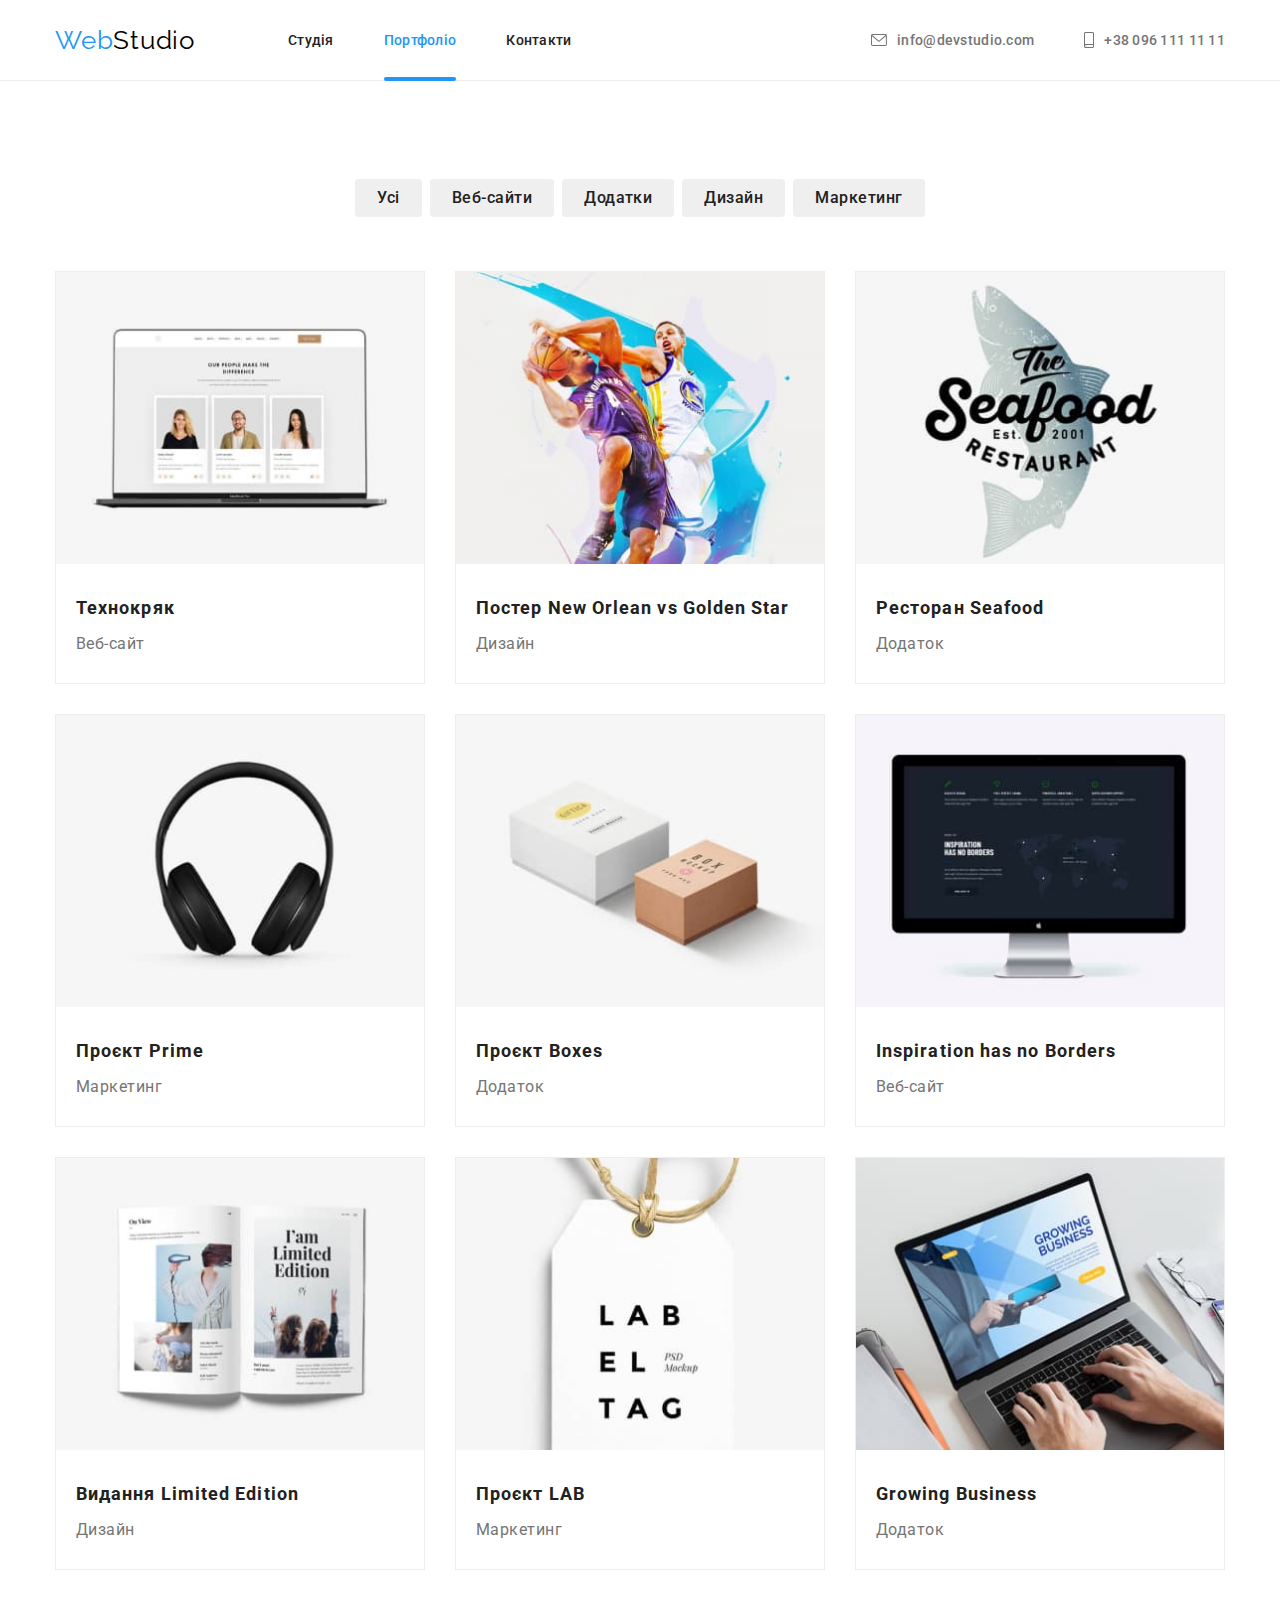
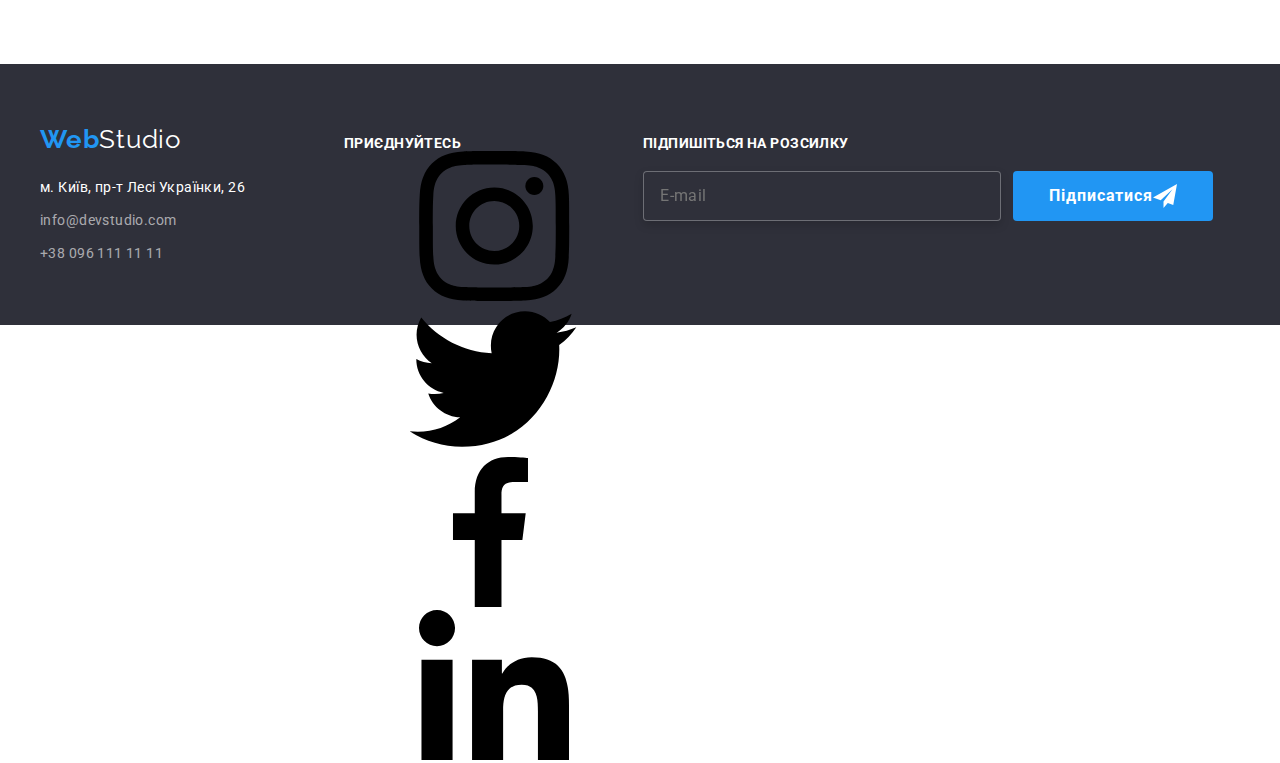
==== portfolio.html @ 08db9b1c "15.11" ====
<!DOCTYPE html>
<html lang="uk">

<head>
    <meta charset="UTF-8">
    <meta http-equiv="X-UA-Compatible" content="IE=edge">
    <meta name="viewport" content="width=device-width, initial-scale=1.0">
    <title>WebStudio</title>
    <link rel="preconnect" href="https://fonts.googleapis.com">
    <link rel="preconnect" href="https://fonts.gstatic.com" crossorigin>
    <link href="https://fonts.googleapis.com/css2?family=Raleway:wght@700&family=Roboto:wght@400;500;700;900&display=swap"
        rel="stylesheet">
    <link rel="stylesheet" href="https://cdnjs.cloudflare.com/ajax/libs/modern-normalize/1.1.0/modern-normalize.min.css">
    <link rel="stylesheet" href="./css/main.min.css" />
</head>

<body>
    <header class="header">
        <div class="container">
            <div class="header__menu">
                <a href="index.html" title="My page" lang="en" class="logo">Web<span class="logo__header">Studio</span></a>
                <nav>
                    <ul class="header__list">
                        <li class="header__item"><a href="index.html" title="Studio" class="black">Студія</a></li>
                        <li class="header__item"><a href="portfolio.html" title="Portfolio" class="black active">Портфоліо</a></li>
                        <li class="header__item"><a href="#" title="Contacts" class="black">Контакти</a></li>
                    </ul>
                </nav>
            </div>
            <ul class="header__contact">
            <li><a href="mailto:info@devstudio.com" lang="en" title="mail" class="header__contact-link"><svg class="icon-header" width="16" height="12">
                        <use href="./images/icomoon/symbol-defs.svg#icon-mail"></use>
                    </svg>info@devstudio.com</a></li>
            <li><a href="tel:+380961111111" title="phone" class="header__contact-link"><svg class="icon-header" width="10" height="16">
                        <use href="./images/icomoon/symbol-defs.svg#icon-smartphone"></use>
                    </svg>+38 096 111 11 11</a></li>
        </div>
    </header>
    <main>
        <section class="direction">
            <h1 hidden>button</h1>
            <div class="container">
            <ul class="filter">
                <li><button type="submit" class="filter__button">Усі</button></li>
                <li><button type="submit" class="filter__button">Веб-сайти</button></li>
                <li><button type="submit" class="filter__button">Додатки</button></li>
                <li><button type="submit" class="filter__button">Дизайн</button></li>
                <li><button type="submit" class="filter__button">Маркетинг</button></li>
            </ul>
            <ul class="project-list">
                <li class="project">
                    <a href="#" class="project__link" target="_blank">
                        <div class="project__image-container">                        
                        <img src="./images/2-1.jpg" alt="notebook" width="370" height="294">
                        <p class="project__overlay">Ресурс пропонує комплексні пропозиції з різним рівнем функціоналу та сервісів. Все це дозволить відвідувачу отримати вичерпні відомості про компанію чи приватну особу.</p>
                        </div>
                    <div class="project__text-container"> 
                        <h2  class="project__title">Технокряк</h2> 
                        <p class="project__text">Веб-сайт</p>
                    </div>
                    </a>
                </li>
                <li class="project">
                    <a href="#" class="project__link" target="_blank">
                    <div class="project__image-container">
                        <img src="./images/2-2.jpg" alt="basket" width="370">
                        <p class="project__overlay">123123123123123123123123123</p>
                    </div>
                    <div class="project__text-container">
                        <h2 class="project__title">Постер New Orlean vs Golden Star</h2>
                        <p class="project__text">Дизайн</p>
                    </div>
                    </a>    
                </li>
                <li class="project">
                    <a href="#" class="project__link" target="_blank">
                    <div class="project__image-container">
                    <img src="./images/2-3.jpg" alt="seafood" width="370">
                    <p class="project__overlay">123123123123123123123123123</p>
                    </div>
                    <div class="project__text-container">
                    <h2 class="project__title">Ресторан Seafood</h2>
                    <p class="project__text">Додаток</p>
                    </div>
                    </a>    
                </li>
                <li class="project">
                    <a href="#" class="project__link" target="_blank">
                    <div class="project__image-container">
                    <img src="./images/2-4.jpg" alt="sony" width="370">
                    <p class="project__overlay">123123123123123123123123123</p>
                    </div>
                    <div class="project__text-container">
                    <h2 class="project__title">Проєкт Prime</h2>
                    <p class="project__text">Маркетинг</p>
                    </div>
                    </a>    
                </li>
                <li class="project">
                    <a href="#" class="project__link" target="_blank">
                    <div class="project__image-container">    
                    <img src="./images/2-5.jpg" alt="box" width="370">
                    <p class="project__overlay">123123123123123123123123123</p>
                    </div>
                    <div class="project__text-container">
                    <h2 class="project__title">Проєкт Boxes</h2>
                    <p class="project__text">Додаток</p>
                    </div>
                    </a>    
                </li>
                <li class="project">
                    <a href="#" class="project__link" target="_blank">
                    <div class="project__image-container">
                    <img src="./images/2-6.jpg" alt="monik" width="370">
                    <p class="project__overlay">123123123123123123123123123</p>
                    </div>
                    <div class="project__text-container">
                    <h2 class="project__title">Inspiration has no Borders</h2>
                    <p class="project__text">Веб-сайт</p>
                    </div>
                    </a>    
                </li>
                <li class="project">
                    <a href="#" class="project__link" target="_blank">
                    <div class="project__image-container">
                    <img src="./images/2-7.jpg" alt="book" width="370">
                    <p class="project__overlay">123123123123123123123123123</p>
                    </div>
                    <div class="project__text-container">
                    <h2 class="project__title">Видання Limited Edition</h2>
                    <p class="project__text">Дизайн</p>
                    </div>
                    </a>    
                </li>
                <li class="project">
                    <a href="#" class="project__link" target="_blank">
                    <div class="project__image-container">
                    <img src="./images/2-8.jpg" alt="lab" width="370">
                    <p class="project__overlay">123123123123123123123123123</p>
                    </div>
                    <div class="project__text-container">
                    <h2 class="project__title">Проєкт LAB</h2>
                    <p class="project__text">Маркетинг</p>
                    </div>
                    </a>    
                </li>
                <li class="project">
                    <a href="#" class="project__link" target="_blank">
                    <div class="project__image-container">
                    <img src="./images/2-9.jpg" alt="work" width="370">
                    <p class="project__overlay">123123123123123123123123123</p>
                    </div>
                    <div class="project__text-container">
                    <h2 class="project__title">Growing Business</h2>
                    <p class="project__text">Додаток</p>
                    </div>
                    </a>    
                </li>
            </ul>
            </div>
        </section>
    </main>
    <footer class="footer">
        <div class="container">
            <div>
                <a href="./index.html" class="logo" lang="en"><b>Web</b><span class="logo__footer">Studio</span></a>
                <address>
                    <ul class="footer-contacts">
                        <li class="footer-contacts__item">
                            <a href="https://www.google.com/maps/place/%D0%B1%D1%83%D0%BB%D1%8C%D0%B2%D0%B0%D1%80+%D0%9B%D0%B5%D1%81%D1%96+%D0%A3%D0%BA%D1%80%D0%B0%D1%97%D0%BD%D0%BA%D0%B8,+26,+%D0%9A%D0%B8%D1%97%D0%B2,+02000/@50.4265807,30.5361971,17z/data=!3m1!4b1!4m5!3m4!1s0x40d4cf0e033ecbe9:0x57a4dffefec77da0!8m2!3d50.4265807!4d30.5383858"
                                title="GoogleMaps" class="footer-contacts__google">м. Київ, пр-т Лесі Українки, 26</a>
                        </li>
                        <li class="footer-contacts__item">
                            <a href="mailto:info@devstudio.com" title="mail" class="footer-contacts__info">info@devstudio.com</a>
                        </li>
                        <li class="footer-contacts__item">
                            <a href="tel:+380961111111" title="phone" class="footer-contacts__info">+38 096 111 11 11</a>
                        </li>
                    </ul>
                </address>
            </div>
            <div class="join">
                <p class="footer__title">Приєднуйтесь</p>
                <ul class="join-social">
                    <li><a href="#" class="join-social__logo">
                            <svg class="join-social__image">
                                <use href="./images/icomoon/symbol-defs.svg#icon-instagram"></use>
                            </svg></a></li>
                    <li><a href="#" class="join-social__logo">
                            <svg class="join-social__image">
                                <use href="./images/icomoon/symbol-defs.svg#icon-twitter"></use>
                            </svg></a></li>
                    <li><a href="#" class="join-social__logo">
                            <svg class="join-social__image">
                                <use href="./images/icomoon/symbol-defs.svg#icon-facebook"></use>
                            </svg></a></li>
                    <li><a href="#" class="join-social__logo">
                            <svg class="join-social__image">
                                <use href="./images/icomoon/symbol-defs.svg#icon-linkedin"></use>
                            </svg></a></li>
                </ul>
            </div>
            <div class="subscription">
                <p class="footer__title">Підпишіться на розсилку</p>
                <form class="subscription__footer-form">
                    <label for="email" class="subscription__label">
                        <input class="subscription__input" type="text" placeholder="E-mail" id="email" />
                    </label>
                    <button type="submit" class="subscription__button">Підписатися<svg class="subscription-button-submit"
                            width="24" height="24">
                            <use href="./images/icomoon1/symbol-defs.svg#icon-icon-send-1"></use>
                        </svg></button>
                </form>
            </div>
        </div>
    </footer>
    <script src="./js/modal.js"></script>
    </body>
</html>
---- css/main.min.css ----
body{font-family:"Roboto",sans-serif;font-style:normal;font-weight:400;font-size:14px;text-align:center;text-decoration:none;background-color:#fff;color:#212121;text-decoration:none}*{margin:0px;padding:0px;-webkit-box-sizing:border-box;box-sizing:border-box}button{cursor:pointer;font-family:inherit}img{display:block;max-width:100%;height:auto}ul{list-style-type:none}li,a{text-decoration:none}.title{font-weight:700;font-size:36px;line-height:42px;text-align:center;letter-spacing:.03em;color:#212121;margin-bottom:50px}.section{padding:94px 0px}.backdrop{position:fixed;top:0;left:0;width:100%;height:100%;background:rgba(0,0,0,.2);z-index:101}.backdrop.is-hidden{opacity:0;pointer-events:none}.modal{position:absolute;top:50%;left:50%;-webkit-transform:translate(-50%, -50%);transform:translate(-50%, -50%);min-height:581px;min-width:528px;background-color:#fff;-webkit-box-shadow:0px 1px 3px rgba(0,0,0,.12),0px 1px 1px rgba(0,0,0,.14),0px 2px 1px rgba(0,0,0,.2);box-shadow:0px 1px 3px rgba(0,0,0,.12),0px 1px 1px rgba(0,0,0,.14),0px 2px 1px rgba(0,0,0,.2);border-radius:4px}.modal__textarea{display:block;width:100%;height:120px;resize:none;padding:12px 16px;font-size:12px;line-height:14px;letter-spacing:.01em;color:#212121;cursor:pointer;margin-top:4px;border:1px solid rgba(33,33,33,.2);border-radius:4px;-webkit-transition:border 250ms cubic-bezier(0.4, 0, 0.2, 1);transition:border 250ms cubic-bezier(0.4, 0, 0.2, 1)}.modal__textarea:focus{border:1px solid #2196f3;border-radius:4px}.modal__textarea::-webkit-input-placeholder{color:rgba(117,117,117,.5)}.modal__textarea::-moz-placeholder{color:rgba(117,117,117,.5)}.modal__textarea:-ms-input-placeholder{color:rgba(117,117,117,.5)}.modal__textarea::-ms-input-placeholder{color:rgba(117,117,117,.5)}.modal__textarea::placeholder{color:rgba(117,117,117,.5)}.modal .modal__form{display:block;width:100%;height:581px;padding:40px;font-size:12px;line-height:14px;letter-spacing:.01em;color:#757575}.modal .modal__form .modal-text{font-weight:700;font-size:20px;line-height:23px;display:-webkit-box;display:-ms-flexbox;display:flex;-webkit-box-pack:center;-ms-flex-pack:center;justify-content:center;text-align:center;-webkit-box-align:center;-ms-flex-align:center;align-items:center;letter-spacing:.03em;color:#212121;margin-bottom:12px}.modal .modal__form .modal__label{display:-webkit-box;display:-ms-flexbox;display:flex;-webkit-box-orient:vertical;-webkit-box-direction:normal;-ms-flex-direction:column;flex-direction:column;text-align:left;-webkit-box-align:start;-ms-flex-align:start;align-items:flex-start;cursor:pointer;font-size:12px;line-height:14px;letter-spacing:.01em;color:#757575;margin-bottom:10px}.modal .modal__form .modal__label .modal__input-wrapper{position:relative;display:-webkit-box;display:-ms-flexbox;display:flex;width:100%;margin-top:4px;font-size:14px;line-height:24px;letter-spacing:.03em;color:#757575}.modal .modal__form .modal__label .modal__input-wrapper .modal-input{width:100%;height:40px;cursor:pointer;outline:none;border:1px solid rgba(33,33,33,.2);border-radius:4px;padding-left:42px;-webkit-transition:border 250ms cubic-bezier(0.4, 0, 0.2, 1);transition:border 250ms cubic-bezier(0.4, 0, 0.2, 1)}.modal .modal__form .modal__label .modal__input-wrapper .modal-input:focus{border:1px solid #2196f3;border-radius:4px}.modal .modal__form .modal__label .modal__input-wrapper .modal-input:focus-within{border:1px solid #2196f3;border-radius:4px}.modal .modal__form .modal__label .modal__input-wrapper .modal-input:focus~.modal-icon{fill:#2196f3}.modal .modal__icon{position:absolute;left:12px;top:50%;cursor:pointer;-webkit-transform:translateY(-50%);transform:translateY(-50%);-webkit-transition:fill 250ms cubic-bezier(0.4, 0, 0.2, 1);transition:fill 250ms cubic-bezier(0.4, 0, 0.2, 1)}.modal .checkbox{width:400px;height:24px;display:-webkit-box;display:-ms-flexbox;display:flex;margin:20px 0 0 12px;padding:0;-webkit-box-align:center;-ms-flex-align:center;align-items:center;cursor:pointer;font-size:14px;line-height:24px}.modal .checkbox__contract{color:#2196f3;margin-left:5px;text-decoration:underline}.modal .checkbox .modal-input-wrapper-checkbox{width:0}.modal .checkbox .checkbox-input{-moz-appearance:none;appearance:none;-webkit-appearance:none;position:absolute}.modal .checkbox .checkbox-custom-box{display:-webkit-box;display:-ms-flexbox;display:flex;-webkit-box-align:center;-ms-flex-align:center;align-items:center;-webkit-box-pack:center;-ms-flex-pack:center;justify-content:center;width:16px;height:15px;margin-right:8px;border:1.5px solid #212121;border-radius:2px;cursor:pointer;-webkit-transition:background 250ms cubic-bezier(0.4, 0, 0.2, 1),border-color 250ms cubic-bezier(0.4, 0, 0.2, 1);transition:background 250ms cubic-bezier(0.4, 0, 0.2, 1),border-color 250ms cubic-bezier(0.4, 0, 0.2, 1)}.modal .checkbox .checkbox-input:checked+.checkbox-custom-box{background:#2196f3;border-color:rgba(0,0,0,0)}.modal__form-button{width:200px;height:50px;background:#2196f3;border-radius:4px;border:none;font-weight:700;font-size:16px;line-height:30px;display:-webkit-box;display:-ms-flexbox;display:flex;-webkit-box-pack:center;-ms-flex-pack:center;justify-content:center;-webkit-box-align:center;-ms-flex-align:center;align-items:center;text-align:center;letter-spacing:.06em;color:#fff;-webkit-box-shadow:0px 4px 4px rgba(0,0,0,.15);box-shadow:0px 4px 4px rgba(0,0,0,.15);margin:auto;margin-top:30px;-webkit-transition:background 250ms cubic-bezier(0.4, 0, 0.2, 1);transition:background 250ms cubic-bezier(0.4, 0, 0.2, 1)}.modal__form-button:hover,.modal__form-button:focus{background:#188ce8;-webkit-box-shadow:0px 4px 4px rgba(0,0,0,.15);box-shadow:0px 4px 4px rgba(0,0,0,.15)}.close{position:absolute;width:30px;height:30px;right:8px;top:8px;background:#fff;background-image:url(../images/Vector.svg);background-repeat:no-repeat;background-size:10px;background-position:center;border-radius:50%;border:1px solid rgba(0,0,0,.1);cursor:pointer;-webkit-transition:background-image 250ms cubic-bezier(0.4, 0, 0.2, 1);transition:background-image 250ms cubic-bezier(0.4, 0, 0.2, 1)}.close:focus,.close:hover{background-image:url(../images/VectorBlu.svg)}.benefits{background-color:var(--white);display:block;padding:94px 0px}.benefits__list{display:-webkit-box;display:-ms-flexbox;display:flex;-webkit-box-pack:justify;-ms-flex-pack:justify;justify-content:space-between;text-align:left}.benefits__box{display:-webkit-box;display:-ms-flexbox;display:flex;height:120px;background-size:contain;background-position:center;background-color:#f5f4fa;margin-bottom:30px;-webkit-box-pack:center;-ms-flex-pack:center;justify-content:center;-webkit-box-align:center;-ms-flex-align:center;align-items:center}.benefits__title{font-weight:700;font-size:14px;line-height:16px;letter-spacing:.03em;text-transform:uppercase;text-align:left;color:#212121;margin-bottom:10px}.benefits__description{line-height:24px;letter-spacing:.03em;color:#757575}.benefits__item{width:270px}.bisnes{color:#fff;background-image:-webkit-gradient(linear, left top, right top, from(rgba(47, 48, 58, 0.4)), to(rgba(47, 48, 58, 0.4))),url("../images/fon.jpg");background-image:linear-gradient(to right, rgba(47, 48, 58, 0.4), rgba(47, 48, 58, 0.4)),url("../images/fon.jpg");background-size:cover;background-position:center;background-repeat:no-repeat;-webkit-box-pack:center;-ms-flex-pack:center;justify-content:center;max-width:1600px;margin-left:auto;margin-right:auto;outline:1px solid #212121;padding:200px 0;padding:200px 0px}.bisnes__title{font-weight:900;font-size:40px;line-height:60px;text-align:center;letter-spacing:.06em;text-transform:uppercase;color:#fff;max-width:696px;margin:0 auto 30px}.bisnes__button{background-color:#2196f3;width:200px;height:50px;border-radius:4px;border:none;font-weight:700;font-size:16px;line-height:30px;display:-webkit-box;display:-ms-flexbox;display:flex;-webkit-box-pack:center;-ms-flex-pack:center;justify-content:center;-webkit-box-align:center;-ms-flex-align:center;align-items:center;text-align:center;letter-spacing:.06em;color:#fff;-webkit-transition:background-color 250ms cubic-bezier(0.4, 0, 0.2, 1);transition:background-color 250ms cubic-bezier(0.4, 0, 0.2, 1)}.bisnes__button:hover{background-color:#188ce8}.bisnes .container{display:-webkit-box;display:-ms-flexbox;display:flex;-webkit-box-align:center;-ms-flex-align:center;align-items:center;-webkit-box-orient:vertical;-webkit-box-direction:normal;-ms-flex-direction:column;flex-direction:column;-webkit-box-pack:center;-ms-flex-pack:center;justify-content:center}.direction{padding:94px 0px}.direction .filter{display:-webkit-box;display:-ms-flexbox;display:flex;-webkit-box-pack:center;-ms-flex-pack:center;justify-content:center;-ms-flex-wrap:wrap;flex-wrap:wrap;text-align:center;-webkit-box-align:center;-ms-flex-align:center;align-items:center;margin-bottom:50px}.direction .filter__button{padding:6px 22px;font-weight:500;font-size:16px;line-height:26px;text-align:center;letter-spacing:.03em;color:#212121;margin:4px;border:none;border-radius:4px;-webkit-transition:color 250ms cubic-bezier(0.4, 0, 0.2, 1),background-color 250ms cubic-bezier(0.4, 0, 0.2, 1),border-radius 250ms cubic-bezier(0.4, 0, 0.2, 1),-webkit-box-shadow 250ms cubic-bezier(0.4, 0, 0.2, 1);transition:color 250ms cubic-bezier(0.4, 0, 0.2, 1),background-color 250ms cubic-bezier(0.4, 0, 0.2, 1),border-radius 250ms cubic-bezier(0.4, 0, 0.2, 1),-webkit-box-shadow 250ms cubic-bezier(0.4, 0, 0.2, 1);transition:color 250ms cubic-bezier(0.4, 0, 0.2, 1),background-color 250ms cubic-bezier(0.4, 0, 0.2, 1),box-shadow 250ms cubic-bezier(0.4, 0, 0.2, 1),border-radius 250ms cubic-bezier(0.4, 0, 0.2, 1);transition:color 250ms cubic-bezier(0.4, 0, 0.2, 1),background-color 250ms cubic-bezier(0.4, 0, 0.2, 1),box-shadow 250ms cubic-bezier(0.4, 0, 0.2, 1),border-radius 250ms cubic-bezier(0.4, 0, 0.2, 1),-webkit-box-shadow 250ms cubic-bezier(0.4, 0, 0.2, 1)}.direction .filter__button:hover,.direction .filter__button:focus{background-color:#2196f3;color:#fff;-webkit-box-shadow:0px 3px 1px rgba(0,0,0,.1),0px 1px 2px rgba(0,0,0,.08),0px 2px 2px rgba(0,0,0,.12);box-shadow:0px 3px 1px rgba(0,0,0,.1),0px 1px 2px rgba(0,0,0,.08),0px 2px 2px rgba(0,0,0,.12);border-radius:4px}.clients{display:-webkit-box;display:-ms-flexbox;display:flex;-webkit-box-pack:justify;-ms-flex-pack:justify;justify-content:space-between;margin:0;padding:0}.clients__link{width:100%;height:100%;display:-webkit-box;display:-ms-flexbox;display:flex;-webkit-box-align:center;-ms-flex-align:center;align-items:center;-webkit-box-pack:center;-ms-flex-pack:center;justify-content:center;border:1px solid #afb1b8;border-radius:4px;fill:#afb1b8;outline:none;-webkit-transition:fill 250ms cubic-bezier(0.4, 0, 0.2, 1),border 250ms cubic-bezier(0.4, 0, 0.2, 1);transition:fill 250ms cubic-bezier(0.4, 0, 0.2, 1),border 250ms cubic-bezier(0.4, 0, 0.2, 1)}.clients__link:hover,.clients__link:focus{fill:#2196f3;border:1px solid #2196f3}.clients__item{display:-webkit-box;display:-ms-flexbox;display:flex;width:calc(16.6666666667% - 25px);height:92px}.container{max-width:1200px;margin-left:auto;margin-right:auto;margin:0 auto;padding:0 15px}.direction{padding:94px 0px}.footer{background-color:#2f303a;text-align:left;display:list-item}.footer__title{font-weight:700;font-size:14px;line-height:16px;letter-spacing:.03em;text-transform:uppercase;color:#fff}.footer .container{padding:60px 0px;display:-webkit-box;display:-ms-flexbox;display:flex;-webkit-box-align:baseline;-ms-flex-align:baseline;align-items:baseline}.footer-contacts{-webkit-transition:color 250ms cubic-bezier(0.4, 0, 0.2, 1);transition:color 250ms cubic-bezier(0.4, 0, 0.2, 1)}.footer-contacts__item{margin-bottom:9px}.footer-contacts__item:nth-last-of-type(1){margin-bottom:0}.footer-contacts__google{line-height:24px;letter-spacing:.03em;color:#fff;text-decoration:none;font-style:normal;-webkit-transition:color 250ms cubic-bezier(0.4, 0, 0.2, 1);transition:color 250ms cubic-bezier(0.4, 0, 0.2, 1)}.footer-contacts__google:hover,.footer-contacts__google:focus{color:#2196f3}.footer-contacts__info{line-height:24px;letter-spacing:.03em;color:rgba(255,255,255,.6);margin:0px;text-decoration:none;font-style:normal}.footer-contacts__info:focus,.footer-contacts__info:hover{color:#2196f3}.footer .logo{margin-bottom:20px}.header{border-bottom:1px solid #ececec}.header__list{display:-webkit-box;display:-ms-flexbox;display:flex;-webkit-box-pack:justify;-ms-flex-pack:justify;justify-content:space-between;gap:50px}.header__item{text-decoration:none}.header__menu{display:-webkit-box;display:-ms-flexbox;display:flex;-webkit-box-align:center;-ms-flex-align:center;align-items:center}.header__contact{display:-webkit-box;display:-ms-flexbox;display:flex;-webkit-box-pack:justify;-ms-flex-pack:justify;justify-content:space-between;gap:50px}.header__contact-link{font-weight:500;line-height:16px;letter-spacing:.02em;color:#757575;text-decoration:none;display:-webkit-box;display:-ms-flexbox;display:flex;font-style:normal;-webkit-box-align:center;-ms-flex-align:center;align-items:center;padding:32px 0px;fill:#757575;-webkit-transition:color 250ms cubic-bezier(0.4, 0, 0.2, 1);transition:color 250ms cubic-bezier(0.4, 0, 0.2, 1)}.header__contact-link:focus,.header__contact-link:hover{color:#2196f3;fill:#2196f3}.header .container{display:-webkit-box;display:-ms-flexbox;display:flex;-webkit-box-pack:justify;-ms-flex-pack:justify;justify-content:space-between;-webkit-box-align:center;-ms-flex-align:center;align-items:center}.black{position:relative;color:#212121;font-weight:500;line-height:16px;letter-spacing:.02em;margin:auto;font-style:normal;display:block;padding:32px 0px;-webkit-transition:color 250ms cubic-bezier(0.4, 0, 0.2, 1);transition:color 250ms cubic-bezier(0.4, 0, 0.2, 1)}.black:focus,.black:hover{color:#2196f3;fill:#2196f3}.icon-header{margin-right:10px}.active{color:#2196f3}.active::after{content:"";position:absolute;display:block;width:100%;height:4px;background:#2196f3;border-radius:2px;bottom:-1px}.header .logo{margin:24px 93px 24px 0}.join{margin-left:70px;color:#fff;font-style:normal;display:-webkit-inline-box;display:-ms-inline-flexbox;display:inline-flex;-webkit-box-orient:vertical;-webkit-box-direction:normal;-ms-flex-direction:column;flex-direction:column;text-transform:uppercase;width:206px;height:80px}.logo{font-family:"Raleway",sans-serif;letter-spacing:.03em;font-size:26px;line-height:31px;display:block;color:#2196f3;margin-right:93px;text-decoration:none}.logo__footer{color:#fff}.logo__header{color:#000}.project-list{display:-webkit-box;display:-ms-flexbox;display:flex;-ms-flex-wrap:wrap;flex-wrap:wrap;text-align:left}.project{max-width:370px;margin-right:30px;margin-bottom:30px}.project:nth-child(3n){margin-right:0px}.project:nth-last-child(-n+3){margin-bottom:0px}.project__link{display:block;border:1px solid #eee;background-color:#fff;-webkit-box-sizing:border-box;box-sizing:border-box;position:relative;overflow:hidden;-webkit-transition:background-color 250ms cubic-bezier(0.4, 0, 0.2, 1),border 250ms cubic-bezier(0.4, 0, 0.2, 1),-webkit-box-shadow 250ms cubic-bezier(0.4, 0, 0.2, 1);transition:background-color 250ms cubic-bezier(0.4, 0, 0.2, 1),border 250ms cubic-bezier(0.4, 0, 0.2, 1),-webkit-box-shadow 250ms cubic-bezier(0.4, 0, 0.2, 1);transition:background-color 250ms cubic-bezier(0.4, 0, 0.2, 1),border 250ms cubic-bezier(0.4, 0, 0.2, 1),box-shadow 250ms cubic-bezier(0.4, 0, 0.2, 1);transition:background-color 250ms cubic-bezier(0.4, 0, 0.2, 1),border 250ms cubic-bezier(0.4, 0, 0.2, 1),box-shadow 250ms cubic-bezier(0.4, 0, 0.2, 1),-webkit-box-shadow 250ms cubic-bezier(0.4, 0, 0.2, 1)}.project__link:hover .project__overlay,.project__link:focus .project__overlay{color:#fff;-webkit-transform:translateY(0%);transform:translateY(0%)}.project__image-container{position:relative;overflow:hidden}.project__overlay{position:absolute;top:0;left:0;display:-webkit-box;display:-ms-flexbox;display:flex;-webkit-box-align:center;-ms-flex-align:center;align-items:center;width:100%;height:100%;padding:24px;margin:0;-webkit-box-sizing:border-box;box-sizing:border-box;font-size:18px;line-height:28px;letter-spacing:.03em;color:#fff;background:rgba(33,150,243,.9);-webkit-transform:translateY(101%);transform:translateY(101%);-webkit-transition:-webkit-transform 250ms cubic-bezier(0.4, 0, 0.2, 1);transition:-webkit-transform 250ms cubic-bezier(0.4, 0, 0.2, 1);transition:transform 250ms cubic-bezier(0.4, 0, 0.2, 1);transition:transform 250ms cubic-bezier(0.4, 0, 0.2, 1), -webkit-transform 250ms cubic-bezier(0.4, 0, 0.2, 1)}.project__text-container{padding:24px 20px}.project__title{font-weight:700;font-size:18px;line-height:36px;letter-spacing:.06em;color:#212121;line-height:2.25em;padding:0}.project__text{font-size:16px;line-height:30px;letter-spacing:.03em;color:#757575}.socials{display:-webkit-box;display:-ms-flexbox;display:flex;-webkit-box-pack:justify;-ms-flex-pack:justify;justify-content:space-between;margin-top:20px}.socials__link{height:44px;width:44px;display:-webkit-box;display:-ms-flexbox;display:flex;-ms-flex-line-pack:center;align-content:center;-ms-flex-pack:distribute;justify-content:space-around;-webkit-box-align:center;-ms-flex-align:center;align-items:center;border-radius:50%;margin:0px;padding:0px;-webkit-transition:background-color 250ms cubic-bezier(0.4, 0, 0.2, 1);transition:background-color 250ms cubic-bezier(0.4, 0, 0.2, 1)}.socials__link:hover,.socials__link:focus{background-color:#2196f3;fill:#fff}.socials__image{fill:#afb1b8;height:20px;width:20px}.socials__image:hover,.socials__image:focus{fill:#fff}.socials__link--dark{background:rgba(255,255,255,.1)}.socials__image--dark{fill:#fff}.subscription{width:570px;height:86px;display:-webkit-box;display:-ms-flexbox;display:flex;-webkit-box-orient:vertical;-webkit-box-direction:normal;-ms-flex-direction:column;flex-direction:column;margin-left:93px}.subscription__footer-form{margin-top:20px;display:-webkit-box;display:-ms-flexbox;display:flex}.subscription__input{width:358px;height:50px;font-size:16px;line-height:20px;padding-left:16px;display:-webkit-box;display:-ms-flexbox;display:flex;-webkit-box-align:center;-ms-flex-align:center;align-items:center;letter-spacing:.03em;color:rgba(255,255,255,.6);background-color:#2f303a;border:1px solid rgba(255,255,255,.3);-webkit-filter:drop-shadow(0px 4px 4px rgba(0, 0, 0, 0.15));filter:drop-shadow(0px 4px 4px rgba(0, 0, 0, 0.15));border-radius:4px}.subscription__button{width:200px;height:50px;font-weight:700;font-size:16px;line-height:30px;display:-webkit-box;display:-ms-flexbox;display:flex;-webkit-box-pack:center;-ms-flex-pack:center;justify-content:center;-webkit-box-align:center;-ms-flex-align:center;align-items:center;text-align:center;letter-spacing:.06em;color:#fff;background:#2196f3;fill:var(--white);margin-left:12px;border-radius:4px;border:none;-webkit-transition:background-color 250ms cubic-bezier(0.4, 0, 0.2, 1);transition:background-color 250ms cubic-bezier(0.4, 0, 0.2, 1)}.subscription__button:hover,.subscription__button:focus{background-color:#188ce8}.subscription__button-submit{margin-left:10px}.team{background-color:#f5f4fa;padding:94px 0px}.team .team-list{-webkit-box-pack:justify;-ms-flex-pack:justify;justify-content:space-between;display:-webkit-box;display:-ms-flexbox;display:flex}.team .employee{width:270px;background:#fff;-webkit-box-shadow:0px 1px 3px rgba(0,0,0,.12),0px 1px 1px rgba(0,0,0,.14),0px 2px 1px rgba(0,0,0,.2);box-shadow:0px 1px 3px rgba(0,0,0,.12),0px 1px 1px rgba(0,0,0,.14),0px 2px 1px rgba(0,0,0,.2);border-radius:0px 0px 4px 4px;font-size:16px;line-height:19px;display:block}.team .employee-box{padding:30px}.team .employee-box__direction{font-size:16px;line-height:19px;text-align:center;letter-spacing:.03em;color:#757575}.team .employee-box__name{color:#212121;font-weight:500;font-size:16px;line-height:19px;text-align:center;letter-spacing:.03em;margin-bottom:10px}.work{padding-top:0px;padding-bottom:94px}.work__list{display:-webkit-box;display:-ms-flexbox;display:flex;-webkit-box-pack:justify;-ms-flex-pack:justify;justify-content:space-between}.work__item{position:relative}.work__box{position:absolute;display:-webkit-box;display:-ms-flexbox;display:flex;-webkit-box-align:center;-ms-flex-align:center;align-items:center;-webkit-box-pack:center;-ms-flex-pack:center;justify-content:center;width:100%;height:70px;bottom:0;font-weight:700;font-size:14px;line-height:16px;text-align:center;letter-spacing:.03em;text-transform:uppercase;color:#fff;background:rgba(47,48,58,.8)}/*# sourceMappingURL=main.min.css.map */
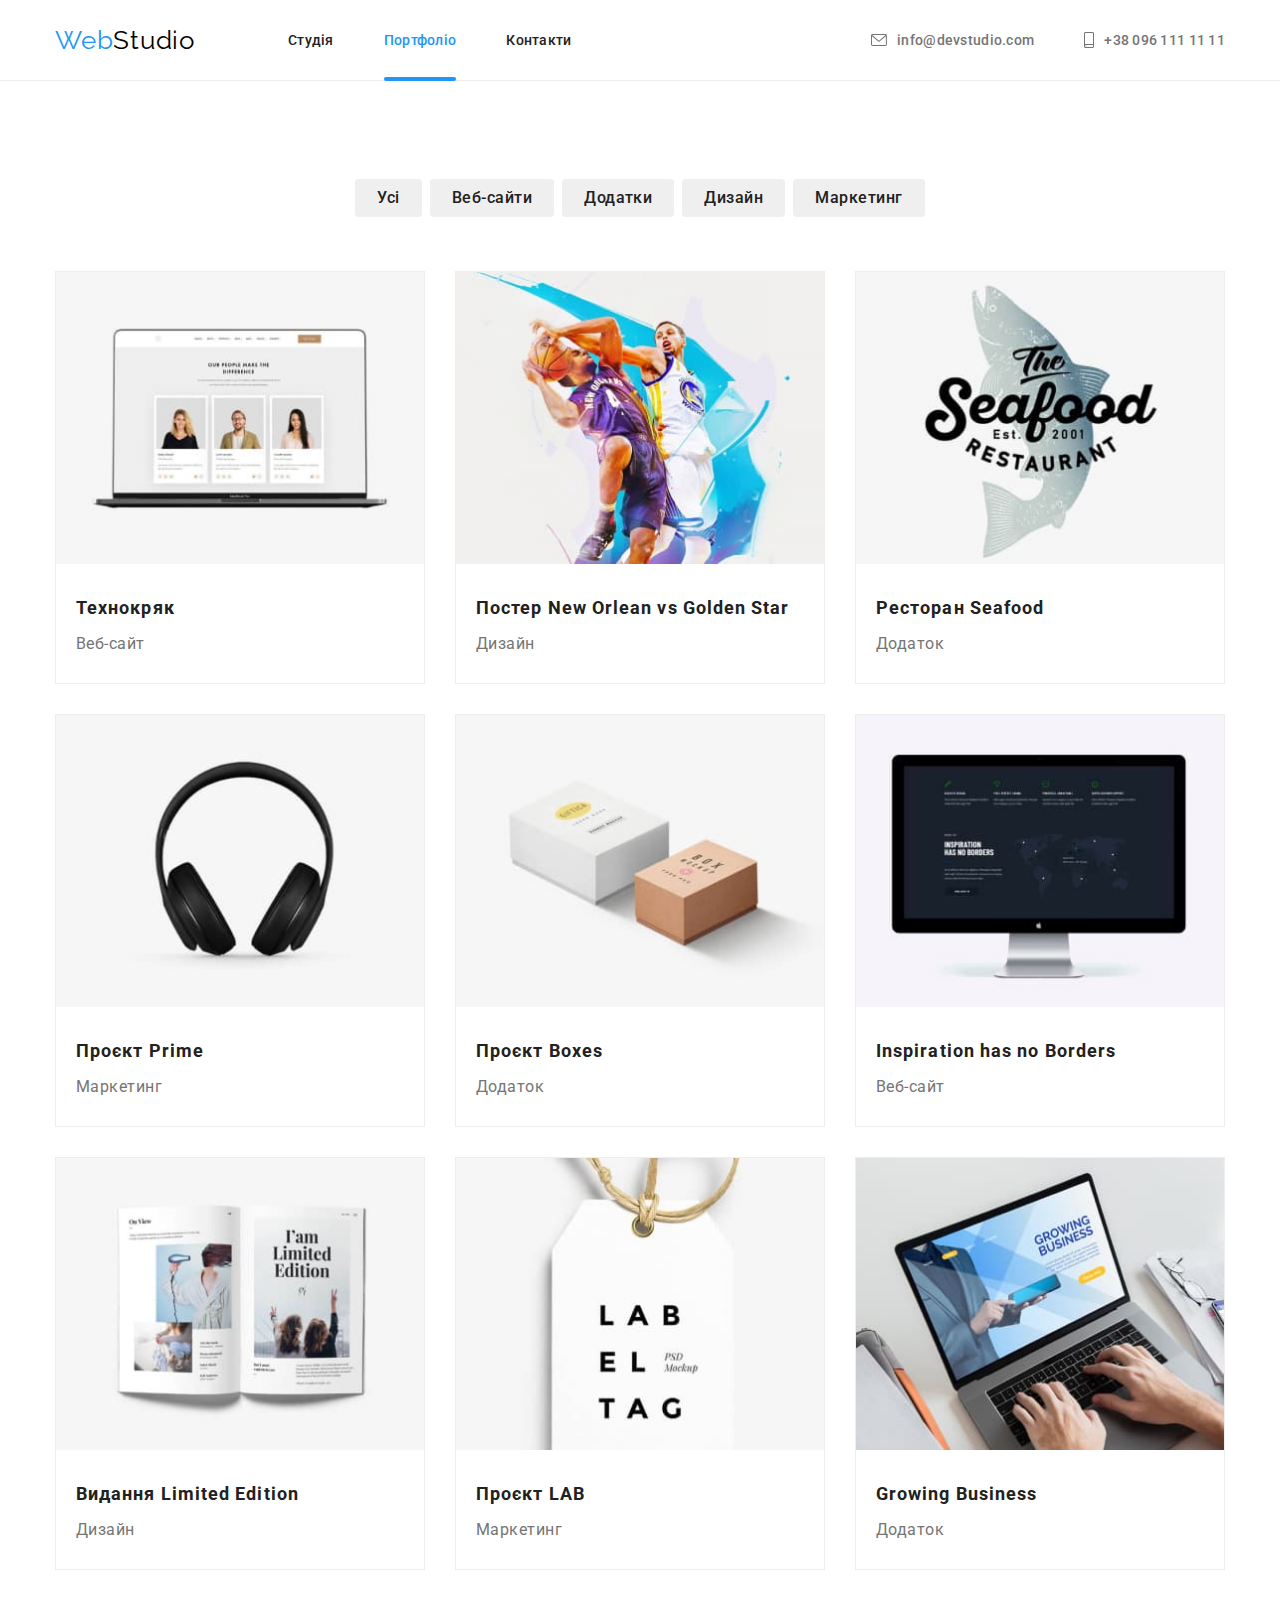
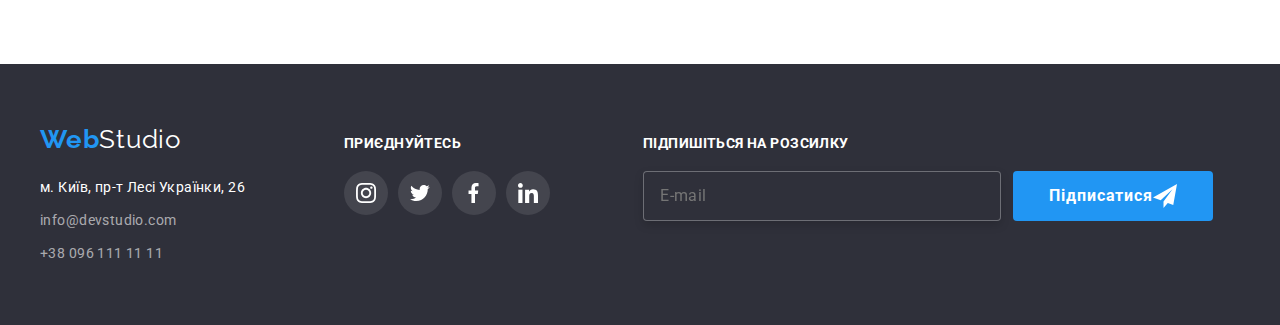
==== commit 01efd3d2: "16,11" ====
--- a/portfolio.html
+++ b/portfolio.html
@@ -180,22 +180,22 @@
                 </address>
             </div>
             <div class="join">
-                <p class="footer__title">Приєднуйтесь</p>
-                <ul class="join-social">
-                    <li><a href="#" class="join-social__logo">
-                            <svg class="join-social__image">
+                <h2 class="footer__title">Приєднуйтесь</h2>
+                <ul class="socials">
+                    <li><a href="#" class="socials__link socials__link--dark">
+                            <svg class="socials__image socials__image--dark">
                                 <use href="./images/icomoon/symbol-defs.svg#icon-instagram"></use>
                             </svg></a></li>
-                    <li><a href="#" class="join-social__logo">
-                            <svg class="join-social__image">
+                    <li><a href="#" class="socials__link socials__link--dark">
+                            <svg class="socials__image socials__image--dark">
                                 <use href="./images/icomoon/symbol-defs.svg#icon-twitter"></use>
                             </svg></a></li>
-                    <li><a href="#" class="join-social__logo">
-                            <svg class="join-social__image">
+                    <li><a href="#" class="socials__link socials__link--dark">
+                            <svg class="socials__image socials__image--dark">
                                 <use href="./images/icomoon/symbol-defs.svg#icon-facebook"></use>
                             </svg></a></li>
-                    <li><a href="#" class="join-social__logo">
-                            <svg class="join-social__image">
+                    <li><a href="#" class="socials__link socials__link--dark">
+                            <svg class="socials__image socials__image--dark">
                                 <use href="./images/icomoon/symbol-defs.svg#icon-linkedin"></use>
                             </svg></a></li>
                 </ul>
--- a/css/main.min.css
+++ b/css/main.min.css
@@ -1 +1 @@
-body{font-family:"Roboto",sans-serif;font-style:normal;font-weight:400;font-size:14px;text-align:center;text-decoration:none;background-color:#fff;color:#212121;text-decoration:none}*{margin:0px;padding:0px;-webkit-box-sizing:border-box;box-sizing:border-box}button{cursor:pointer;font-family:inherit}img{display:block;max-width:100%;height:auto}ul{list-style-type:none}li,a{text-decoration:none}.title{font-weight:700;font-size:36px;line-height:42px;text-align:center;letter-spacing:.03em;color:#212121;margin-bottom:50px}.section{padding:94px 0px}.backdrop{position:fixed;top:0;left:0;width:100%;height:100%;background:rgba(0,0,0,.2);z-index:101}.backdrop.is-hidden{opacity:0;pointer-events:none}.modal{position:absolute;top:50%;left:50%;-webkit-transform:translate(-50%, -50%);transform:translate(-50%, -50%);min-height:581px;min-width:528px;background-color:#fff;-webkit-box-shadow:0px 1px 3px rgba(0,0,0,.12),0px 1px 1px rgba(0,0,0,.14),0px 2px 1px rgba(0,0,0,.2);box-shadow:0px 1px 3px rgba(0,0,0,.12),0px 1px 1px rgba(0,0,0,.14),0px 2px 1px rgba(0,0,0,.2);border-radius:4px}.modal__textarea{display:block;width:100%;height:120px;resize:none;padding:12px 16px;font-size:12px;line-height:14px;letter-spacing:.01em;color:#212121;cursor:pointer;margin-top:4px;border:1px solid rgba(33,33,33,.2);border-radius:4px;-webkit-transition:border 250ms cubic-bezier(0.4, 0, 0.2, 1);transition:border 250ms cubic-bezier(0.4, 0, 0.2, 1)}.modal__textarea:focus{border:1px solid #2196f3;border-radius:4px}.modal__textarea::-webkit-input-placeholder{color:rgba(117,117,117,.5)}.modal__textarea::-moz-placeholder{color:rgba(117,117,117,.5)}.modal__textarea:-ms-input-placeholder{color:rgba(117,117,117,.5)}.modal__textarea::-ms-input-placeholder{color:rgba(117,117,117,.5)}.modal__textarea::placeholder{color:rgba(117,117,117,.5)}.modal .modal__form{display:block;width:100%;height:581px;padding:40px;font-size:12px;line-height:14px;letter-spacing:.01em;color:#757575}.modal .modal__form .modal-text{font-weight:700;font-size:20px;line-height:23px;display:-webkit-box;display:-ms-flexbox;display:flex;-webkit-box-pack:center;-ms-flex-pack:center;justify-content:center;text-align:center;-webkit-box-align:center;-ms-flex-align:center;align-items:center;letter-spacing:.03em;color:#212121;margin-bottom:12px}.modal .modal__form .modal__label{display:-webkit-box;display:-ms-flexbox;display:flex;-webkit-box-orient:vertical;-webkit-box-direction:normal;-ms-flex-direction:column;flex-direction:column;text-align:left;-webkit-box-align:start;-ms-flex-align:start;align-items:flex-start;cursor:pointer;font-size:12px;line-height:14px;letter-spacing:.01em;color:#757575;margin-bottom:10px}.modal .modal__form .modal__label .modal__input-wrapper{position:relative;display:-webkit-box;display:-ms-flexbox;display:flex;width:100%;margin-top:4px;font-size:14px;line-height:24px;letter-spacing:.03em;color:#757575}.modal .modal__form .modal__label .modal__input-wrapper .modal-input{width:100%;height:40px;cursor:pointer;outline:none;border:1px solid rgba(33,33,33,.2);border-radius:4px;padding-left:42px;-webkit-transition:border 250ms cubic-bezier(0.4, 0, 0.2, 1);transition:border 250ms cubic-bezier(0.4, 0, 0.2, 1)}.modal .modal__form .modal__label .modal__input-wrapper .modal-input:focus{border:1px solid #2196f3;border-radius:4px}.modal .modal__form .modal__label .modal__input-wrapper .modal-input:focus-within{border:1px solid #2196f3;border-radius:4px}.modal .modal__form .modal__label .modal__input-wrapper .modal-input:focus~.modal-icon{fill:#2196f3}.modal .modal__icon{position:absolute;left:12px;top:50%;cursor:pointer;-webkit-transform:translateY(-50%);transform:translateY(-50%);-webkit-transition:fill 250ms cubic-bezier(0.4, 0, 0.2, 1);transition:fill 250ms cubic-bezier(0.4, 0, 0.2, 1)}.modal .checkbox{width:400px;height:24px;display:-webkit-box;display:-ms-flexbox;display:flex;margin:20px 0 0 12px;padding:0;-webkit-box-align:center;-ms-flex-align:center;align-items:center;cursor:pointer;font-size:14px;line-height:24px}.modal .checkbox__contract{color:#2196f3;margin-left:5px;text-decoration:underline}.modal .checkbox .modal-input-wrapper-checkbox{width:0}.modal .checkbox .checkbox-input{-moz-appearance:none;appearance:none;-webkit-appearance:none;position:absolute}.modal .checkbox .checkbox-custom-box{display:-webkit-box;display:-ms-flexbox;display:flex;-webkit-box-align:center;-ms-flex-align:center;align-items:center;-webkit-box-pack:center;-ms-flex-pack:center;justify-content:center;width:16px;height:15px;margin-right:8px;border:1.5px solid #212121;border-radius:2px;cursor:pointer;-webkit-transition:background 250ms cubic-bezier(0.4, 0, 0.2, 1),border-color 250ms cubic-bezier(0.4, 0, 0.2, 1);transition:background 250ms cubic-bezier(0.4, 0, 0.2, 1),border-color 250ms cubic-bezier(0.4, 0, 0.2, 1)}.modal .checkbox .checkbox-input:checked+.checkbox-custom-box{background:#2196f3;border-color:rgba(0,0,0,0)}.modal__form-button{width:200px;height:50px;background:#2196f3;border-radius:4px;border:none;font-weight:700;font-size:16px;line-height:30px;display:-webkit-box;display:-ms-flexbox;display:flex;-webkit-box-pack:center;-ms-flex-pack:center;justify-content:center;-webkit-box-align:center;-ms-flex-align:center;align-items:center;text-align:center;letter-spacing:.06em;color:#fff;-webkit-box-shadow:0px 4px 4px rgba(0,0,0,.15);box-shadow:0px 4px 4px rgba(0,0,0,.15);margin:auto;margin-top:30px;-webkit-transition:background 250ms cubic-bezier(0.4, 0, 0.2, 1);transition:background 250ms cubic-bezier(0.4, 0, 0.2, 1)}.modal__form-button:hover,.modal__form-button:focus{background:#188ce8;-webkit-box-shadow:0px 4px 4px rgba(0,0,0,.15);box-shadow:0px 4px 4px rgba(0,0,0,.15)}.close{position:absolute;width:30px;height:30px;right:8px;top:8px;background:#fff;background-image:url(../images/Vector.svg);background-repeat:no-repeat;background-size:10px;background-position:center;border-radius:50%;border:1px solid rgba(0,0,0,.1);cursor:pointer;-webkit-transition:background-image 250ms cubic-bezier(0.4, 0, 0.2, 1);transition:background-image 250ms cubic-bezier(0.4, 0, 0.2, 1)}.close:focus,.close:hover{background-image:url(../images/VectorBlu.svg)}.benefits{background-color:var(--white);display:block;padding:94px 0px}.benefits__list{display:-webkit-box;display:-ms-flexbox;display:flex;-webkit-box-pack:justify;-ms-flex-pack:justify;justify-content:space-between;text-align:left}.benefits__box{display:-webkit-box;display:-ms-flexbox;display:flex;height:120px;background-size:contain;background-position:center;background-color:#f5f4fa;margin-bottom:30px;-webkit-box-pack:center;-ms-flex-pack:center;justify-content:center;-webkit-box-align:center;-ms-flex-align:center;align-items:center}.benefits__title{font-weight:700;font-size:14px;line-height:16px;letter-spacing:.03em;text-transform:uppercase;text-align:left;color:#212121;margin-bottom:10px}.benefits__description{line-height:24px;letter-spacing:.03em;color:#757575}.benefits__item{width:270px}.bisnes{color:#fff;background-image:-webkit-gradient(linear, left top, right top, from(rgba(47, 48, 58, 0.4)), to(rgba(47, 48, 58, 0.4))),url("../images/fon.jpg");background-image:linear-gradient(to right, rgba(47, 48, 58, 0.4), rgba(47, 48, 58, 0.4)),url("../images/fon.jpg");background-size:cover;background-position:center;background-repeat:no-repeat;-webkit-box-pack:center;-ms-flex-pack:center;justify-content:center;max-width:1600px;margin-left:auto;margin-right:auto;outline:1px solid #212121;padding:200px 0;padding:200px 0px}.bisnes__title{font-weight:900;font-size:40px;line-height:60px;text-align:center;letter-spacing:.06em;text-transform:uppercase;color:#fff;max-width:696px;margin:0 auto 30px}.bisnes__button{background-color:#2196f3;width:200px;height:50px;border-radius:4px;border:none;font-weight:700;font-size:16px;line-height:30px;display:-webkit-box;display:-ms-flexbox;display:flex;-webkit-box-pack:center;-ms-flex-pack:center;justify-content:center;-webkit-box-align:center;-ms-flex-align:center;align-items:center;text-align:center;letter-spacing:.06em;color:#fff;-webkit-transition:background-color 250ms cubic-bezier(0.4, 0, 0.2, 1);transition:background-color 250ms cubic-bezier(0.4, 0, 0.2, 1)}.bisnes__button:hover{background-color:#188ce8}.bisnes .container{display:-webkit-box;display:-ms-flexbox;display:flex;-webkit-box-align:center;-ms-flex-align:center;align-items:center;-webkit-box-orient:vertical;-webkit-box-direction:normal;-ms-flex-direction:column;flex-direction:column;-webkit-box-pack:center;-ms-flex-pack:center;justify-content:center}.direction{padding:94px 0px}.direction .filter{display:-webkit-box;display:-ms-flexbox;display:flex;-webkit-box-pack:center;-ms-flex-pack:center;justify-content:center;-ms-flex-wrap:wrap;flex-wrap:wrap;text-align:center;-webkit-box-align:center;-ms-flex-align:center;align-items:center;margin-bottom:50px}.direction .filter__button{padding:6px 22px;font-weight:500;font-size:16px;line-height:26px;text-align:center;letter-spacing:.03em;color:#212121;margin:4px;border:none;border-radius:4px;-webkit-transition:color 250ms cubic-bezier(0.4, 0, 0.2, 1),background-color 250ms cubic-bezier(0.4, 0, 0.2, 1),border-radius 250ms cubic-bezier(0.4, 0, 0.2, 1),-webkit-box-shadow 250ms cubic-bezier(0.4, 0, 0.2, 1);transition:color 250ms cubic-bezier(0.4, 0, 0.2, 1),background-color 250ms cubic-bezier(0.4, 0, 0.2, 1),border-radius 250ms cubic-bezier(0.4, 0, 0.2, 1),-webkit-box-shadow 250ms cubic-bezier(0.4, 0, 0.2, 1);transition:color 250ms cubic-bezier(0.4, 0, 0.2, 1),background-color 250ms cubic-bezier(0.4, 0, 0.2, 1),box-shadow 250ms cubic-bezier(0.4, 0, 0.2, 1),border-radius 250ms cubic-bezier(0.4, 0, 0.2, 1);transition:color 250ms cubic-bezier(0.4, 0, 0.2, 1),background-color 250ms cubic-bezier(0.4, 0, 0.2, 1),box-shadow 250ms cubic-bezier(0.4, 0, 0.2, 1),border-radius 250ms cubic-bezier(0.4, 0, 0.2, 1),-webkit-box-shadow 250ms cubic-bezier(0.4, 0, 0.2, 1)}.direction .filter__button:hover,.direction .filter__button:focus{background-color:#2196f3;color:#fff;-webkit-box-shadow:0px 3px 1px rgba(0,0,0,.1),0px 1px 2px rgba(0,0,0,.08),0px 2px 2px rgba(0,0,0,.12);box-shadow:0px 3px 1px rgba(0,0,0,.1),0px 1px 2px rgba(0,0,0,.08),0px 2px 2px rgba(0,0,0,.12);border-radius:4px}.clients{display:-webkit-box;display:-ms-flexbox;display:flex;-webkit-box-pack:justify;-ms-flex-pack:justify;justify-content:space-between;margin:0;padding:0}.clients__link{width:100%;height:100%;display:-webkit-box;display:-ms-flexbox;display:flex;-webkit-box-align:center;-ms-flex-align:center;align-items:center;-webkit-box-pack:center;-ms-flex-pack:center;justify-content:center;border:1px solid #afb1b8;border-radius:4px;fill:#afb1b8;outline:none;-webkit-transition:fill 250ms cubic-bezier(0.4, 0, 0.2, 1),border 250ms cubic-bezier(0.4, 0, 0.2, 1);transition:fill 250ms cubic-bezier(0.4, 0, 0.2, 1),border 250ms cubic-bezier(0.4, 0, 0.2, 1)}.clients__link:hover,.clients__link:focus{fill:#2196f3;border:1px solid #2196f3}.clients__item{display:-webkit-box;display:-ms-flexbox;display:flex;width:calc(16.6666666667% - 25px);height:92px}.container{max-width:1200px;margin-left:auto;margin-right:auto;margin:0 auto;padding:0 15px}.direction{padding:94px 0px}.footer{background-color:#2f303a;text-align:left;display:list-item}.footer__title{font-weight:700;font-size:14px;line-height:16px;letter-spacing:.03em;text-transform:uppercase;color:#fff}.footer .container{padding:60px 0px;display:-webkit-box;display:-ms-flexbox;display:flex;-webkit-box-align:baseline;-ms-flex-align:baseline;align-items:baseline}.footer-contacts{-webkit-transition:color 250ms cubic-bezier(0.4, 0, 0.2, 1);transition:color 250ms cubic-bezier(0.4, 0, 0.2, 1)}.footer-contacts__item{margin-bottom:9px}.footer-contacts__item:nth-last-of-type(1){margin-bottom:0}.footer-contacts__google{line-height:24px;letter-spacing:.03em;color:#fff;text-decoration:none;font-style:normal;-webkit-transition:color 250ms cubic-bezier(0.4, 0, 0.2, 1);transition:color 250ms cubic-bezier(0.4, 0, 0.2, 1)}.footer-contacts__google:hover,.footer-contacts__google:focus{color:#2196f3}.footer-contacts__info{line-height:24px;letter-spacing:.03em;color:rgba(255,255,255,.6);margin:0px;text-decoration:none;font-style:normal}.footer-contacts__info:focus,.footer-contacts__info:hover{color:#2196f3}.footer .logo{margin-bottom:20px}.header{border-bottom:1px solid #ececec}.header__list{display:-webkit-box;display:-ms-flexbox;display:flex;-webkit-box-pack:justify;-ms-flex-pack:justify;justify-content:space-between;gap:50px}.header__item{text-decoration:none}.header__menu{display:-webkit-box;display:-ms-flexbox;display:flex;-webkit-box-align:center;-ms-flex-align:center;align-items:center}.header__contact{display:-webkit-box;display:-ms-flexbox;display:flex;-webkit-box-pack:justify;-ms-flex-pack:justify;justify-content:space-between;gap:50px}.header__contact-link{font-weight:500;line-height:16px;letter-spacing:.02em;color:#757575;text-decoration:none;display:-webkit-box;display:-ms-flexbox;display:flex;font-style:normal;-webkit-box-align:center;-ms-flex-align:center;align-items:center;padding:32px 0px;fill:#757575;-webkit-transition:color 250ms cubic-bezier(0.4, 0, 0.2, 1);transition:color 250ms cubic-bezier(0.4, 0, 0.2, 1)}.header__contact-link:focus,.header__contact-link:hover{color:#2196f3;fill:#2196f3}.header .container{display:-webkit-box;display:-ms-flexbox;display:flex;-webkit-box-pack:justify;-ms-flex-pack:justify;justify-content:space-between;-webkit-box-align:center;-ms-flex-align:center;align-items:center}.black{position:relative;color:#212121;font-weight:500;line-height:16px;letter-spacing:.02em;margin:auto;font-style:normal;display:block;padding:32px 0px;-webkit-transition:color 250ms cubic-bezier(0.4, 0, 0.2, 1);transition:color 250ms cubic-bezier(0.4, 0, 0.2, 1)}.black:focus,.black:hover{color:#2196f3;fill:#2196f3}.icon-header{margin-right:10px}.active{color:#2196f3}.active::after{content:"";position:absolute;display:block;width:100%;height:4px;background:#2196f3;border-radius:2px;bottom:-1px}.header .logo{margin:24px 93px 24px 0}.join{margin-left:70px;color:#fff;font-style:normal;display:-webkit-inline-box;display:-ms-inline-flexbox;display:inline-flex;-webkit-box-orient:vertical;-webkit-box-direction:normal;-ms-flex-direction:column;flex-direction:column;text-transform:uppercase;width:206px;height:80px}.logo{font-family:"Raleway",sans-serif;letter-spacing:.03em;font-size:26px;line-height:31px;display:block;color:#2196f3;margin-right:93px;text-decoration:none}.logo__footer{color:#fff}.logo__header{color:#000}.project-list{display:-webkit-box;display:-ms-flexbox;display:flex;-ms-flex-wrap:wrap;flex-wrap:wrap;text-align:left}.project{max-width:370px;margin-right:30px;margin-bottom:30px}.project:nth-child(3n){margin-right:0px}.project:nth-last-child(-n+3){margin-bottom:0px}.project__link{display:block;border:1px solid #eee;background-color:#fff;-webkit-box-sizing:border-box;box-sizing:border-box;position:relative;overflow:hidden;-webkit-transition:background-color 250ms cubic-bezier(0.4, 0, 0.2, 1),border 250ms cubic-bezier(0.4, 0, 0.2, 1),-webkit-box-shadow 250ms cubic-bezier(0.4, 0, 0.2, 1);transition:background-color 250ms cubic-bezier(0.4, 0, 0.2, 1),border 250ms cubic-bezier(0.4, 0, 0.2, 1),-webkit-box-shadow 250ms cubic-bezier(0.4, 0, 0.2, 1);transition:background-color 250ms cubic-bezier(0.4, 0, 0.2, 1),border 250ms cubic-bezier(0.4, 0, 0.2, 1),box-shadow 250ms cubic-bezier(0.4, 0, 0.2, 1);transition:background-color 250ms cubic-bezier(0.4, 0, 0.2, 1),border 250ms cubic-bezier(0.4, 0, 0.2, 1),box-shadow 250ms cubic-bezier(0.4, 0, 0.2, 1),-webkit-box-shadow 250ms cubic-bezier(0.4, 0, 0.2, 1)}.project__link:hover .project__overlay,.project__link:focus .project__overlay{color:#fff;-webkit-transform:translateY(0%);transform:translateY(0%)}.project__image-container{position:relative;overflow:hidden}.project__overlay{position:absolute;top:0;left:0;display:-webkit-box;display:-ms-flexbox;display:flex;-webkit-box-align:center;-ms-flex-align:center;align-items:center;width:100%;height:100%;padding:24px;margin:0;-webkit-box-sizing:border-box;box-sizing:border-box;font-size:18px;line-height:28px;letter-spacing:.03em;color:#fff;background:rgba(33,150,243,.9);-webkit-transform:translateY(101%);transform:translateY(101%);-webkit-transition:-webkit-transform 250ms cubic-bezier(0.4, 0, 0.2, 1);transition:-webkit-transform 250ms cubic-bezier(0.4, 0, 0.2, 1);transition:transform 250ms cubic-bezier(0.4, 0, 0.2, 1);transition:transform 250ms cubic-bezier(0.4, 0, 0.2, 1), -webkit-transform 250ms cubic-bezier(0.4, 0, 0.2, 1)}.project__text-container{padding:24px 20px}.project__title{font-weight:700;font-size:18px;line-height:36px;letter-spacing:.06em;color:#212121;line-height:2.25em;padding:0}.project__text{font-size:16px;line-height:30px;letter-spacing:.03em;color:#757575}.socials{display:-webkit-box;display:-ms-flexbox;display:flex;-webkit-box-pack:justify;-ms-flex-pack:justify;justify-content:space-between;margin-top:20px}.socials__link{height:44px;width:44px;display:-webkit-box;display:-ms-flexbox;display:flex;-ms-flex-line-pack:center;align-content:center;-ms-flex-pack:distribute;justify-content:space-around;-webkit-box-align:center;-ms-flex-align:center;align-items:center;border-radius:50%;margin:0px;padding:0px;-webkit-transition:background-color 250ms cubic-bezier(0.4, 0, 0.2, 1);transition:background-color 250ms cubic-bezier(0.4, 0, 0.2, 1)}.socials__link:hover,.socials__link:focus{background-color:#2196f3;fill:#fff}.socials__image{fill:#afb1b8;height:20px;width:20px}.socials__image:hover,.socials__image:focus{fill:#fff}.socials__link--dark{background:rgba(255,255,255,.1)}.socials__image--dark{fill:#fff}.subscription{width:570px;height:86px;display:-webkit-box;display:-ms-flexbox;display:flex;-webkit-box-orient:vertical;-webkit-box-direction:normal;-ms-flex-direction:column;flex-direction:column;margin-left:93px}.subscription__footer-form{margin-top:20px;display:-webkit-box;display:-ms-flexbox;display:flex}.subscription__input{width:358px;height:50px;font-size:16px;line-height:20px;padding-left:16px;display:-webkit-box;display:-ms-flexbox;display:flex;-webkit-box-align:center;-ms-flex-align:center;align-items:center;letter-spacing:.03em;color:rgba(255,255,255,.6);background-color:#2f303a;border:1px solid rgba(255,255,255,.3);-webkit-filter:drop-shadow(0px 4px 4px rgba(0, 0, 0, 0.15));filter:drop-shadow(0px 4px 4px rgba(0, 0, 0, 0.15));border-radius:4px}.subscription__button{width:200px;height:50px;font-weight:700;font-size:16px;line-height:30px;display:-webkit-box;display:-ms-flexbox;display:flex;-webkit-box-pack:center;-ms-flex-pack:center;justify-content:center;-webkit-box-align:center;-ms-flex-align:center;align-items:center;text-align:center;letter-spacing:.06em;color:#fff;background:#2196f3;fill:var(--white);margin-left:12px;border-radius:4px;border:none;-webkit-transition:background-color 250ms cubic-bezier(0.4, 0, 0.2, 1);transition:background-color 250ms cubic-bezier(0.4, 0, 0.2, 1)}.subscription__button:hover,.subscription__button:focus{background-color:#188ce8}.subscription__button-submit{margin-left:10px}.team{background-color:#f5f4fa;padding:94px 0px}.team .team-list{-webkit-box-pack:justify;-ms-flex-pack:justify;justify-content:space-between;display:-webkit-box;display:-ms-flexbox;display:flex}.team .employee{width:270px;background:#fff;-webkit-box-shadow:0px 1px 3px rgba(0,0,0,.12),0px 1px 1px rgba(0,0,0,.14),0px 2px 1px rgba(0,0,0,.2);box-shadow:0px 1px 3px rgba(0,0,0,.12),0px 1px 1px rgba(0,0,0,.14),0px 2px 1px rgba(0,0,0,.2);border-radius:0px 0px 4px 4px;font-size:16px;line-height:19px;display:block}.team .employee-box{padding:30px}.team .employee-box__direction{font-size:16px;line-height:19px;text-align:center;letter-spacing:.03em;color:#757575}.team .employee-box__name{color:#212121;font-weight:500;font-size:16px;line-height:19px;text-align:center;letter-spacing:.03em;margin-bottom:10px}.work{padding-top:0px;padding-bottom:94px}.work__list{display:-webkit-box;display:-ms-flexbox;display:flex;-webkit-box-pack:justify;-ms-flex-pack:justify;justify-content:space-between}.work__item{position:relative}.work__box{position:absolute;display:-webkit-box;display:-ms-flexbox;display:flex;-webkit-box-align:center;-ms-flex-align:center;align-items:center;-webkit-box-pack:center;-ms-flex-pack:center;justify-content:center;width:100%;height:70px;bottom:0;font-weight:700;font-size:14px;line-height:16px;text-align:center;letter-spacing:.03em;text-transform:uppercase;color:#fff;background:rgba(47,48,58,.8)}/*# sourceMappingURL=main.min.css.map */+body{font-family:"Roboto",sans-serif;font-style:normal;font-weight:400;font-size:14px;text-align:center;text-decoration:none;background-color:#fff;color:#212121;text-decoration:none}*{margin:0px;padding:0px;-webkit-box-sizing:border-box;box-sizing:border-box}button{cursor:pointer;font-family:inherit}img{display:block;max-width:100%;height:auto}ul{list-style-type:none}li,a{text-decoration:none}.title{font-weight:700;font-size:36px;line-height:42px;text-align:center;letter-spacing:.03em;color:#212121;margin-bottom:50px}.section{padding:94px 0px}.backdrop{position:fixed;top:0;left:0;width:100%;height:100%;background:rgba(0,0,0,.2);z-index:101}.backdrop.is-hidden{opacity:0;pointer-events:none}.modal{position:absolute;top:50%;left:50%;-webkit-transform:translate(-50%, -50%);transform:translate(-50%, -50%);min-height:581px;min-width:528px;background-color:#fff;-webkit-box-shadow:0px 1px 3px rgba(0,0,0,.12),0px 1px 1px rgba(0,0,0,.14),0px 2px 1px rgba(0,0,0,.2);box-shadow:0px 1px 3px rgba(0,0,0,.12),0px 1px 1px rgba(0,0,0,.14),0px 2px 1px rgba(0,0,0,.2);border-radius:4px}.modal__textarea{display:block;width:100%;height:120px;resize:none;padding:12px 16px;font-size:12px;line-height:14px;letter-spacing:.01em;color:#212121;cursor:pointer;margin-top:4px;border:1px solid rgba(33,33,33,.2);border-radius:4px;-webkit-transition:border 250ms cubic-bezier(0.4, 0, 0.2, 1);transition:border 250ms cubic-bezier(0.4, 0, 0.2, 1)}.modal__textarea:focus{border:1px solid #2196f3;border-radius:4px}.modal__textarea::-webkit-input-placeholder{color:rgba(117,117,117,.5)}.modal__textarea::-moz-placeholder{color:rgba(117,117,117,.5)}.modal__textarea:-ms-input-placeholder{color:rgba(117,117,117,.5)}.modal__textarea::-ms-input-placeholder{color:rgba(117,117,117,.5)}.modal__textarea::placeholder{color:rgba(117,117,117,.5)}.modal .modal__form{display:block;width:100%;height:581px;padding:40px;font-size:12px;line-height:14px;letter-spacing:.01em;color:#757575}.modal .modal__form .modal-text{font-weight:700;font-size:20px;line-height:23px;display:-webkit-box;display:-ms-flexbox;display:flex;-webkit-box-pack:center;-ms-flex-pack:center;justify-content:center;text-align:center;-webkit-box-align:center;-ms-flex-align:center;align-items:center;letter-spacing:.03em;color:#212121;margin-bottom:12px}.modal .modal__form .modal__label{display:-webkit-box;display:-ms-flexbox;display:flex;-webkit-box-orient:vertical;-webkit-box-direction:normal;-ms-flex-direction:column;flex-direction:column;text-align:left;-webkit-box-align:start;-ms-flex-align:start;align-items:flex-start;cursor:pointer;font-size:12px;line-height:14px;letter-spacing:.01em;color:#757575;margin-bottom:10px}.modal .modal__form .modal__label .modal__input-wrapper{position:relative;display:-webkit-box;display:-ms-flexbox;display:flex;width:100%;margin-top:4px;font-size:14px;line-height:24px;letter-spacing:.03em;color:#757575}.modal .modal__form .modal__label .modal__input-wrapper .modal-input{width:100%;height:40px;cursor:pointer;outline:none;border:1px solid rgba(33,33,33,.2);border-radius:4px;padding-left:42px;-webkit-transition:border 250ms cubic-bezier(0.4, 0, 0.2, 1);transition:border 250ms cubic-bezier(0.4, 0, 0.2, 1)}.modal .modal__form .modal__label .modal__input-wrapper .modal-input:focus{border:1px solid #2196f3;border-radius:4px}.modal .modal__form .modal__label .modal__input-wrapper .modal-input:focus-within{border:1px solid #2196f3;border-radius:4px}.modal .modal__form .modal__label .modal__input-wrapper .modal-input:focus~.modal-icon{fill:#2196f3}.modal .modal__icon{position:absolute;left:12px;top:50%;cursor:pointer;-webkit-transform:translateY(-50%);transform:translateY(-50%);-webkit-transition:fill 250ms cubic-bezier(0.4, 0, 0.2, 1);transition:fill 250ms cubic-bezier(0.4, 0, 0.2, 1)}.modal .checkbox{width:400px;height:24px;display:-webkit-box;display:-ms-flexbox;display:flex;margin:20px 0 0 12px;padding:0;-webkit-box-align:center;-ms-flex-align:center;align-items:center;cursor:pointer;font-size:14px;line-height:24px}.modal .checkbox__contract{color:#2196f3;margin-left:5px;text-decoration:underline}.modal .checkbox .modal-input-wrapper-checkbox{width:0}.modal .checkbox .checkbox-input{-moz-appearance:none;appearance:none;-webkit-appearance:none;position:absolute}.modal .checkbox .checkbox-custom-box{display:-webkit-box;display:-ms-flexbox;display:flex;-webkit-box-align:center;-ms-flex-align:center;align-items:center;-webkit-box-pack:center;-ms-flex-pack:center;justify-content:center;width:16px;height:15px;margin-right:8px;border:1.5px solid #212121;border-radius:2px;cursor:pointer;-webkit-transition:background 250ms cubic-bezier(0.4, 0, 0.2, 1),border-color 250ms cubic-bezier(0.4, 0, 0.2, 1);transition:background 250ms cubic-bezier(0.4, 0, 0.2, 1),border-color 250ms cubic-bezier(0.4, 0, 0.2, 1)}.modal .checkbox .checkbox-input:checked+.checkbox-custom-box{background:#2196f3;border-color:rgba(0,0,0,0)}.modal__form-button{width:200px;height:50px;background:#2196f3;border-radius:4px;border:none;font-weight:700;font-size:16px;line-height:30px;display:-webkit-box;display:-ms-flexbox;display:flex;-webkit-box-pack:center;-ms-flex-pack:center;justify-content:center;-webkit-box-align:center;-ms-flex-align:center;align-items:center;text-align:center;letter-spacing:.06em;color:#fff;-webkit-box-shadow:0px 4px 4px rgba(0,0,0,.15);box-shadow:0px 4px 4px rgba(0,0,0,.15);margin:auto;margin-top:30px;-webkit-transition:background 250ms cubic-bezier(0.4, 0, 0.2, 1);transition:background 250ms cubic-bezier(0.4, 0, 0.2, 1)}.modal__form-button:hover,.modal__form-button:focus{background:#188ce8;-webkit-box-shadow:0px 4px 4px rgba(0,0,0,.15);box-shadow:0px 4px 4px rgba(0,0,0,.15)}.close{position:absolute;width:30px;height:30px;right:8px;top:8px;background:#fff;background-image:url(../images/Vector.svg);background-repeat:no-repeat;background-size:10px;background-position:center;border-radius:50%;border:1px solid rgba(0,0,0,.1);cursor:pointer;-webkit-transition:background-image 250ms cubic-bezier(0.4, 0, 0.2, 1);transition:background-image 250ms cubic-bezier(0.4, 0, 0.2, 1)}.close:focus,.close:hover{background-image:url(../images/VectorBlu.svg)}.benefits{background-color:var(--white);display:block;padding:94px 0px}.benefits__list{display:-webkit-box;display:-ms-flexbox;display:flex;-webkit-box-pack:justify;-ms-flex-pack:justify;justify-content:space-between;text-align:left}.benefits__box{display:-webkit-box;display:-ms-flexbox;display:flex;height:120px;background-size:contain;background-position:center;background-color:#f5f4fa;margin-bottom:30px;-webkit-box-pack:center;-ms-flex-pack:center;justify-content:center;-webkit-box-align:center;-ms-flex-align:center;align-items:center}.benefits__title{font-weight:700;font-size:14px;line-height:16px;letter-spacing:.03em;text-transform:uppercase;text-align:left;color:#212121;margin-bottom:10px}.benefits__description{line-height:24px;letter-spacing:.03em;color:#757575}.benefits__item{width:270px}.bisnes{color:#fff;background-image:-webkit-gradient(linear, left top, right top, from(rgba(47, 48, 58, 0.4)), to(rgba(47, 48, 58, 0.4))),url("../images/fon.jpg");background-image:linear-gradient(to right, rgba(47, 48, 58, 0.4), rgba(47, 48, 58, 0.4)),url("../images/fon.jpg");background-size:cover;background-position:center;background-repeat:no-repeat;-webkit-box-pack:center;-ms-flex-pack:center;justify-content:center;max-width:1600px;margin-left:auto;margin-right:auto;outline:1px solid #212121;padding:200px 0;padding:200px 0px}.bisnes__title{font-weight:900;font-size:40px;line-height:60px;text-align:center;letter-spacing:.06em;text-transform:uppercase;color:#fff;max-width:696px;margin:0 auto 30px}.bisnes__button{background-color:#2196f3;width:200px;height:50px;border-radius:4px;border:none;font-weight:700;font-size:16px;line-height:30px;display:-webkit-box;display:-ms-flexbox;display:flex;-webkit-box-pack:center;-ms-flex-pack:center;justify-content:center;-webkit-box-align:center;-ms-flex-align:center;align-items:center;text-align:center;letter-spacing:.06em;color:#fff;-webkit-transition:background-color 250ms cubic-bezier(0.4, 0, 0.2, 1);transition:background-color 250ms cubic-bezier(0.4, 0, 0.2, 1)}.bisnes__button:hover{background-color:#188ce8}.bisnes .container{display:-webkit-box;display:-ms-flexbox;display:flex;-webkit-box-align:center;-ms-flex-align:center;align-items:center;-webkit-box-orient:vertical;-webkit-box-direction:normal;-ms-flex-direction:column;flex-direction:column;-webkit-box-pack:center;-ms-flex-pack:center;justify-content:center}.direction{padding:94px 0px}.direction .filter{display:-webkit-box;display:-ms-flexbox;display:flex;-webkit-box-pack:center;-ms-flex-pack:center;justify-content:center;-ms-flex-wrap:wrap;flex-wrap:wrap;text-align:center;-webkit-box-align:center;-ms-flex-align:center;align-items:center;margin-bottom:50px}.direction .filter__button{padding:6px 22px;font-weight:500;font-size:16px;line-height:26px;text-align:center;letter-spacing:.03em;color:#212121;margin:4px;border:none;border-radius:4px;-webkit-transition:color 250ms cubic-bezier(0.4, 0, 0.2, 1),background-color 250ms cubic-bezier(0.4, 0, 0.2, 1),border-radius 250ms cubic-bezier(0.4, 0, 0.2, 1),-webkit-box-shadow 250ms cubic-bezier(0.4, 0, 0.2, 1);transition:color 250ms cubic-bezier(0.4, 0, 0.2, 1),background-color 250ms cubic-bezier(0.4, 0, 0.2, 1),border-radius 250ms cubic-bezier(0.4, 0, 0.2, 1),-webkit-box-shadow 250ms cubic-bezier(0.4, 0, 0.2, 1);transition:color 250ms cubic-bezier(0.4, 0, 0.2, 1),background-color 250ms cubic-bezier(0.4, 0, 0.2, 1),box-shadow 250ms cubic-bezier(0.4, 0, 0.2, 1),border-radius 250ms cubic-bezier(0.4, 0, 0.2, 1);transition:color 250ms cubic-bezier(0.4, 0, 0.2, 1),background-color 250ms cubic-bezier(0.4, 0, 0.2, 1),box-shadow 250ms cubic-bezier(0.4, 0, 0.2, 1),border-radius 250ms cubic-bezier(0.4, 0, 0.2, 1),-webkit-box-shadow 250ms cubic-bezier(0.4, 0, 0.2, 1)}.direction .filter__button:hover,.direction .filter__button:focus{background-color:#2196f3;color:#fff;-webkit-box-shadow:0px 3px 1px rgba(0,0,0,.1),0px 1px 2px rgba(0,0,0,.08),0px 2px 2px rgba(0,0,0,.12);box-shadow:0px 3px 1px rgba(0,0,0,.1),0px 1px 2px rgba(0,0,0,.08),0px 2px 2px rgba(0,0,0,.12);border-radius:4px}.clients{display:-webkit-box;display:-ms-flexbox;display:flex;-webkit-box-pack:justify;-ms-flex-pack:justify;justify-content:space-between;margin:0;padding:0}.clients__link{width:100%;height:100%;display:-webkit-box;display:-ms-flexbox;display:flex;-webkit-box-align:center;-ms-flex-align:center;align-items:center;-webkit-box-pack:center;-ms-flex-pack:center;justify-content:center;border:1px solid #afb1b8;border-radius:4px;fill:#afb1b8;outline:none;-webkit-transition:fill 250ms cubic-bezier(0.4, 0, 0.2, 1),border 250ms cubic-bezier(0.4, 0, 0.2, 1);transition:fill 250ms cubic-bezier(0.4, 0, 0.2, 1),border 250ms cubic-bezier(0.4, 0, 0.2, 1)}.clients__link:hover,.clients__link:focus{fill:#2196f3;border:1px solid #2196f3}.clients__item{display:-webkit-box;display:-ms-flexbox;display:flex;width:calc(16.6666666667% - 25px);height:92px}.container{max-width:1200px;margin-left:auto;margin-right:auto;margin:0 auto;padding:0 15px}.direction{padding:94px 0px}.footer{background-color:#2f303a;text-align:left;display:list-item}.footer__title{font-weight:700;font-size:14px;line-height:16px;letter-spacing:.03em;text-transform:uppercase;color:#fff}.footer .container{padding:60px 0px;display:-webkit-box;display:-ms-flexbox;display:flex;-webkit-box-align:baseline;-ms-flex-align:baseline;align-items:baseline}.footer-contacts{-webkit-transition:color 250ms cubic-bezier(0.4, 0, 0.2, 1);transition:color 250ms cubic-bezier(0.4, 0, 0.2, 1)}.footer-contacts__item{margin-bottom:9px}.footer-contacts__item:nth-last-of-type(1){margin-bottom:0}.footer-contacts__google{line-height:24px;letter-spacing:.03em;color:#fff;text-decoration:none;font-style:normal;-webkit-transition:color 250ms cubic-bezier(0.4, 0, 0.2, 1);transition:color 250ms cubic-bezier(0.4, 0, 0.2, 1)}.footer-contacts__google:hover,.footer-contacts__google:focus{color:#2196f3}.footer-contacts__info{line-height:24px;letter-spacing:.03em;color:rgba(255,255,255,.6);margin:0px;text-decoration:none;font-style:normal}.footer-contacts__info:focus,.footer-contacts__info:hover{color:#2196f3}.footer .logo{margin-bottom:20px}.header{border-bottom:1px solid #ececec}.header__list{display:-webkit-box;display:-ms-flexbox;display:flex;-webkit-box-pack:justify;-ms-flex-pack:justify;justify-content:space-between;gap:50px}.header__item{text-decoration:none}.header__menu{display:-webkit-box;display:-ms-flexbox;display:flex;-webkit-box-align:center;-ms-flex-align:center;align-items:center}.header__contact{display:-webkit-box;display:-ms-flexbox;display:flex;-webkit-box-pack:justify;-ms-flex-pack:justify;justify-content:space-between;gap:50px}.header__contact-link{font-weight:500;line-height:16px;letter-spacing:.02em;color:#757575;text-decoration:none;display:-webkit-box;display:-ms-flexbox;display:flex;font-style:normal;-webkit-box-align:center;-ms-flex-align:center;align-items:center;padding:32px 0px;fill:currentColor;-webkit-transition:color 250ms cubic-bezier(0.4, 0, 0.2, 1);transition:color 250ms cubic-bezier(0.4, 0, 0.2, 1)}.header__contact-link:focus,.header__contact-link:hover{color:#2196f3}.header .container{display:-webkit-box;display:-ms-flexbox;display:flex;-webkit-box-pack:justify;-ms-flex-pack:justify;justify-content:space-between;-webkit-box-align:center;-ms-flex-align:center;align-items:center}.black{position:relative;color:#212121;font-weight:500;line-height:16px;letter-spacing:.02em;margin:auto;font-style:normal;display:block;padding:32px 0px;-webkit-transition:color 250ms cubic-bezier(0.4, 0, 0.2, 1);transition:color 250ms cubic-bezier(0.4, 0, 0.2, 1)}.black:focus,.black:hover{color:#2196f3;fill:#2196f3}.icon-header{margin-right:10px}.active{color:#2196f3}.active::after{content:"";position:absolute;display:block;width:100%;height:4px;background:#2196f3;border-radius:2px;bottom:-1px}.header .logo{margin:24px 93px 24px 0}.join{margin-left:70px;color:#fff;font-style:normal;display:-webkit-inline-box;display:-ms-inline-flexbox;display:inline-flex;-webkit-box-orient:vertical;-webkit-box-direction:normal;-ms-flex-direction:column;flex-direction:column;text-transform:uppercase;width:206px;height:80px}.logo{font-family:"Raleway",sans-serif;letter-spacing:.03em;font-size:26px;line-height:31px;display:block;color:#2196f3;margin-right:93px;text-decoration:none}.logo__footer{color:#fff}.logo__header{color:#000}.project-list{display:-webkit-box;display:-ms-flexbox;display:flex;-ms-flex-wrap:wrap;flex-wrap:wrap;text-align:left}.project{max-width:370px;margin-right:30px;margin-bottom:30px}.project:nth-child(3n){margin-right:0px}.project:nth-last-child(-n+3){margin-bottom:0px}.project__link{display:block;border:1px solid #eee;background-color:#fff;-webkit-box-sizing:border-box;box-sizing:border-box;position:relative;overflow:hidden;-webkit-transition:background-color 250ms cubic-bezier(0.4, 0, 0.2, 1),border 250ms cubic-bezier(0.4, 0, 0.2, 1),-webkit-box-shadow 250ms cubic-bezier(0.4, 0, 0.2, 1);transition:background-color 250ms cubic-bezier(0.4, 0, 0.2, 1),border 250ms cubic-bezier(0.4, 0, 0.2, 1),-webkit-box-shadow 250ms cubic-bezier(0.4, 0, 0.2, 1);transition:background-color 250ms cubic-bezier(0.4, 0, 0.2, 1),border 250ms cubic-bezier(0.4, 0, 0.2, 1),box-shadow 250ms cubic-bezier(0.4, 0, 0.2, 1);transition:background-color 250ms cubic-bezier(0.4, 0, 0.2, 1),border 250ms cubic-bezier(0.4, 0, 0.2, 1),box-shadow 250ms cubic-bezier(0.4, 0, 0.2, 1),-webkit-box-shadow 250ms cubic-bezier(0.4, 0, 0.2, 1)}.project__link:hover .project__overlay,.project__link:focus .project__overlay{color:#fff;-webkit-transform:translateY(0%);transform:translateY(0%)}.project__image-container{position:relative;overflow:hidden}.project__overlay{position:absolute;top:0;left:0;display:-webkit-box;display:-ms-flexbox;display:flex;-webkit-box-align:center;-ms-flex-align:center;align-items:center;width:100%;height:100%;padding:24px;margin:0;-webkit-box-sizing:border-box;box-sizing:border-box;font-size:18px;line-height:28px;letter-spacing:.03em;color:#fff;background:rgba(33,150,243,.9);-webkit-transform:translateY(101%);transform:translateY(101%);-webkit-transition:-webkit-transform 250ms cubic-bezier(0.4, 0, 0.2, 1);transition:-webkit-transform 250ms cubic-bezier(0.4, 0, 0.2, 1);transition:transform 250ms cubic-bezier(0.4, 0, 0.2, 1);transition:transform 250ms cubic-bezier(0.4, 0, 0.2, 1), -webkit-transform 250ms cubic-bezier(0.4, 0, 0.2, 1)}.project__text-container{padding:24px 20px}.project__title{font-weight:700;font-size:18px;line-height:36px;letter-spacing:.06em;color:#212121;line-height:2.25em;padding:0}.project__text{font-size:16px;line-height:30px;letter-spacing:.03em;color:#757575}.socials{display:-webkit-box;display:-ms-flexbox;display:flex;-webkit-box-pack:justify;-ms-flex-pack:justify;justify-content:space-between;margin-top:20px}.socials__link{height:44px;width:44px;display:-webkit-box;display:-ms-flexbox;display:flex;-ms-flex-line-pack:center;align-content:center;-ms-flex-pack:distribute;justify-content:space-around;-webkit-box-align:center;-ms-flex-align:center;align-items:center;border-radius:50%;fill:#afb1b8;margin:0px;padding:0px;-webkit-transition:background-color 250ms cubic-bezier(0.4, 0, 0.2, 1);transition:background-color 250ms cubic-bezier(0.4, 0, 0.2, 1)}.socials__link:hover,.socials__link:focus{background-color:#2196f3;fill:#fff}.socials__image{height:20px;width:20px}.socials__image:hover,.socials__image:focus{fill:#fff}.socials__link--dark{background:rgba(255,255,255,.1)}.socials__image--dark{fill:#fff}.subscription{width:570px;height:86px;display:-webkit-box;display:-ms-flexbox;display:flex;-webkit-box-orient:vertical;-webkit-box-direction:normal;-ms-flex-direction:column;flex-direction:column;margin-left:93px}.subscription__footer-form{margin-top:20px;display:-webkit-box;display:-ms-flexbox;display:flex}.subscription__input{width:358px;height:50px;font-size:16px;line-height:20px;padding-left:16px;display:-webkit-box;display:-ms-flexbox;display:flex;-webkit-box-align:center;-ms-flex-align:center;align-items:center;letter-spacing:.03em;color:rgba(255,255,255,.6);background-color:#2f303a;border:1px solid rgba(255,255,255,.3);-webkit-filter:drop-shadow(0px 4px 4px rgba(0, 0, 0, 0.15));filter:drop-shadow(0px 4px 4px rgba(0, 0, 0, 0.15));border-radius:4px}.subscription__button{width:200px;height:50px;font-weight:700;font-size:16px;line-height:30px;display:-webkit-box;display:-ms-flexbox;display:flex;-webkit-box-pack:center;-ms-flex-pack:center;justify-content:center;-webkit-box-align:center;-ms-flex-align:center;align-items:center;text-align:center;letter-spacing:.06em;color:#fff;background:#2196f3;fill:var(--white);margin-left:12px;border-radius:4px;border:none;-webkit-transition:background-color 250ms cubic-bezier(0.4, 0, 0.2, 1);transition:background-color 250ms cubic-bezier(0.4, 0, 0.2, 1)}.subscription__button:hover,.subscription__button:focus{background-color:#188ce8}.subscription__button-submit{margin-left:10px}.team{background-color:#f5f4fa;padding:94px 0px}.team .team-list{-webkit-box-pack:justify;-ms-flex-pack:justify;justify-content:space-between;display:-webkit-box;display:-ms-flexbox;display:flex}.team .employee{width:270px;background:#fff;-webkit-box-shadow:0px 1px 3px rgba(0,0,0,.12),0px 1px 1px rgba(0,0,0,.14),0px 2px 1px rgba(0,0,0,.2);box-shadow:0px 1px 3px rgba(0,0,0,.12),0px 1px 1px rgba(0,0,0,.14),0px 2px 1px rgba(0,0,0,.2);border-radius:0px 0px 4px 4px;font-size:16px;line-height:19px;display:block}.team .employee-box{padding:30px}.team .employee-box__direction{font-size:16px;line-height:19px;text-align:center;letter-spacing:.03em;color:#757575}.team .employee-box__name{color:#212121;font-weight:500;font-size:16px;line-height:19px;text-align:center;letter-spacing:.03em;margin-bottom:10px}.work{padding-top:0px;padding-bottom:94px}.work__list{display:-webkit-box;display:-ms-flexbox;display:flex;-webkit-box-pack:justify;-ms-flex-pack:justify;justify-content:space-between}.work__item{position:relative}.work__box{position:absolute;display:-webkit-box;display:-ms-flexbox;display:flex;-webkit-box-align:center;-ms-flex-align:center;align-items:center;-webkit-box-pack:center;-ms-flex-pack:center;justify-content:center;width:100%;height:70px;bottom:0;font-weight:700;font-size:14px;line-height:16px;text-align:center;letter-spacing:.03em;text-transform:uppercase;color:#fff;background:rgba(47,48,58,.8)}/*# sourceMappingURL=main.min.css.map */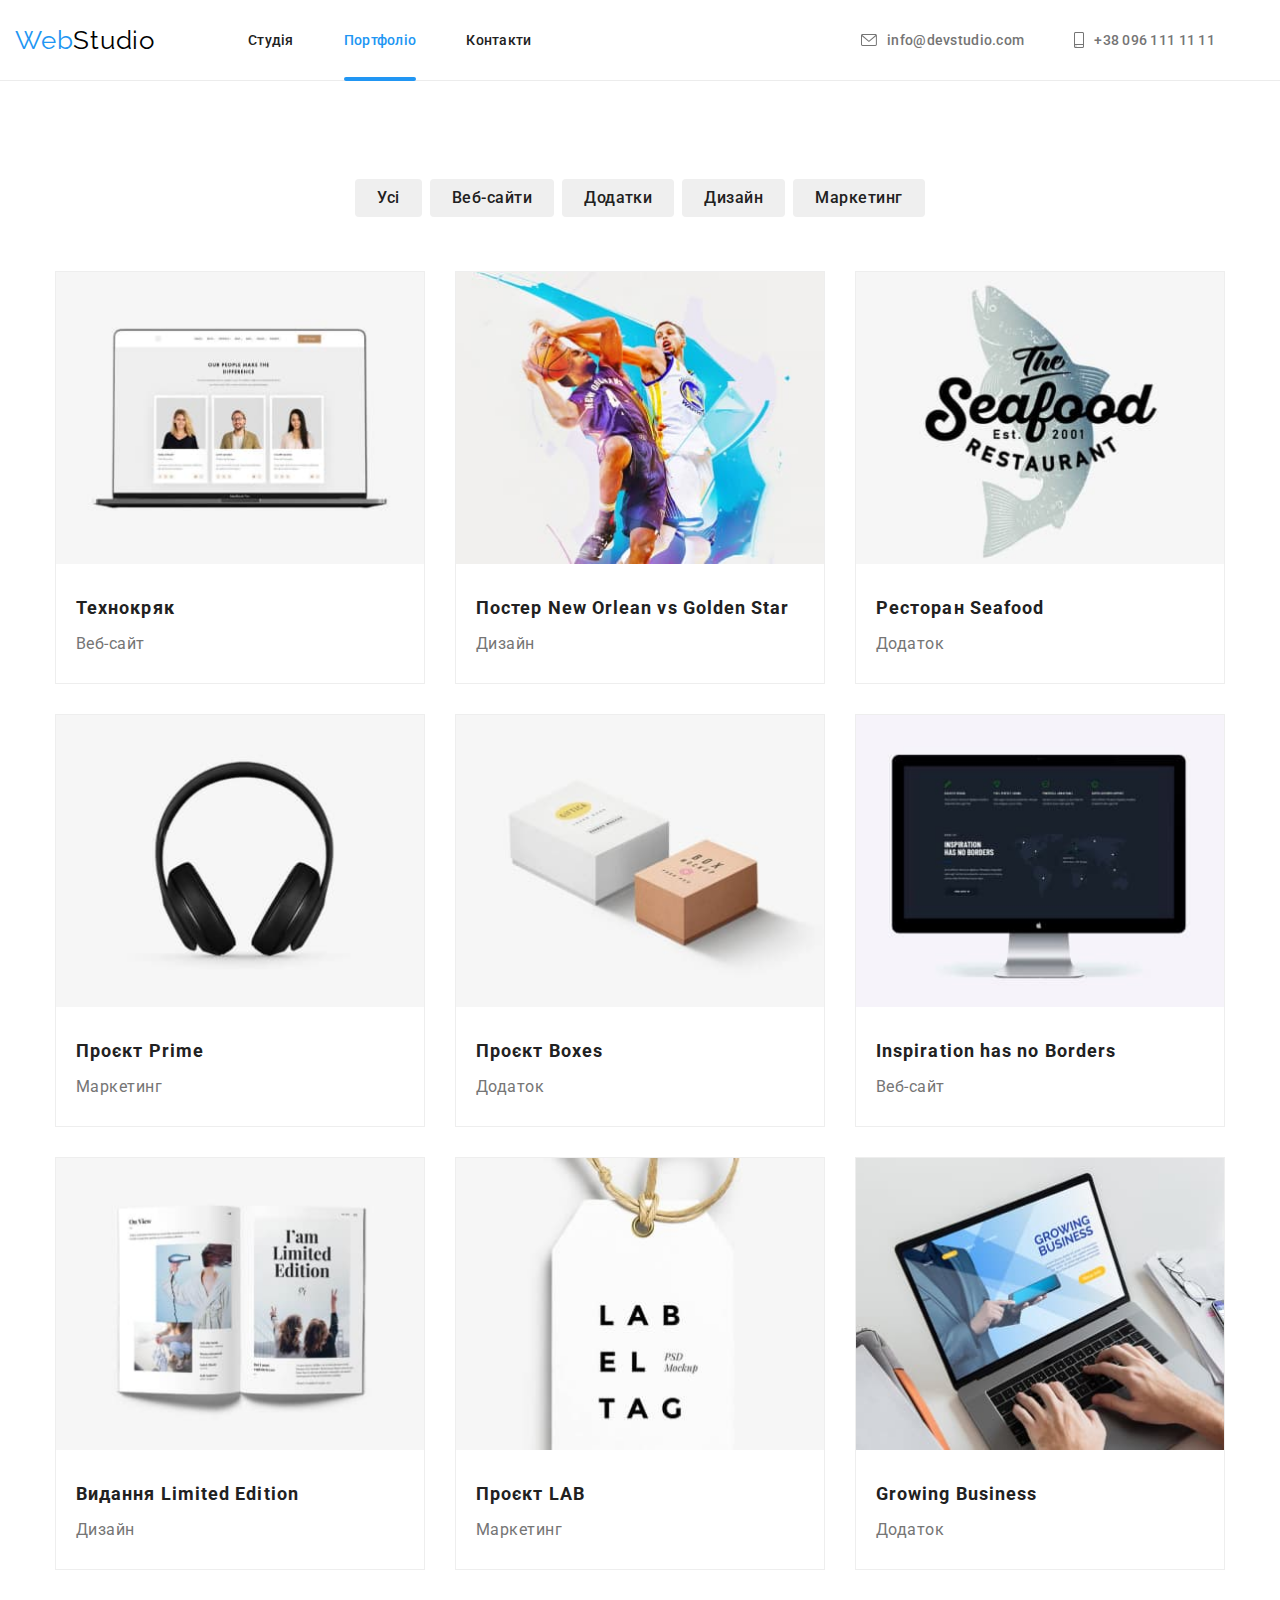
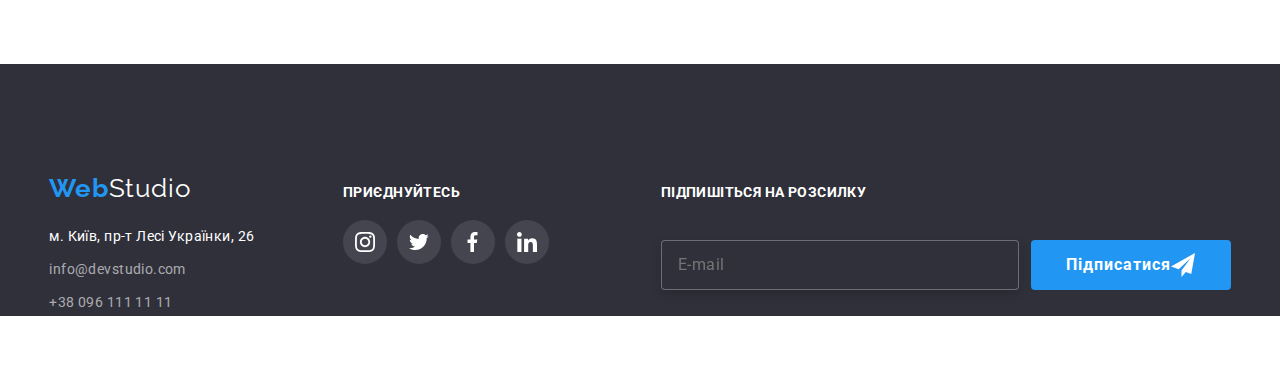
==== commit 5d8f3299: "25.11" ====
--- a/portfolio.html
+++ b/portfolio.html
@@ -20,6 +20,56 @@
             <div class="header__menu">
                 <a href="index.html" title="My page" lang="en" class="logo">Web<span class="logo__header">Studio</span></a>
                 <nav>
+                    <button class="menu-button" type="button" data-menu-open aria-expanded="false" aria-controls="mobile-menu">
+                        <svg width="40" height="40" aria-label="перемикач мобільного меню">
+                            <use class="menu-btn__icon" href="./images/icomoon40/symbol-defs.svg#icon-menu_40px"></use>
+                        </svg>
+                    </button>
+                    <div class="mob-menu is-hidden" data-menu>
+                        <button class="menu-close__btn" data-menu-close type="button">
+                            <svg width="40" height="40" aria-label="закриття мобільного меню">
+                                <use class="menu-btn__icon" href="./images/icomoon40/symbol-defs.svg#icon-close_40px"></use>
+                            </svg>
+                        </button>
+                    
+                        <nav class="mob-menu__navigation">
+                            <ul class="mob-menu__list list">
+                                <li class="mob-menu__item">
+                                    <a href="./index.html" class="mob-menu__link mob-menu__link--active">Студія</a>
+                                </li>
+                                <li class="mob-menu__item">
+                                    <a href="./portfolio.html" class="mob-menu__link">Портфоліо</a>
+                                </li>
+                                <li class="mob-menu__item">
+                                    <a href="" class="mob-menu__link">Контакти</a>
+                                </li>
+                            </ul>
+                        </nav>
+                        <ul class="mob-connect__list list">
+                            <li class="mob-connect__item">
+                                <a class="mob-tel__link" href="tel:+380961111111">
+                                    +38 096 111 11 11</a>
+                            </li>
+                            <li class="mob-mail__item">
+                                <a class="mob-connect__link" href="http://info@devstudio.com">
+                                    info@devstudio.com</a>
+                            </li>
+                        </ul>
+                        <ul class="mob-soc__list list">
+                            <li class="mob-soc__item">
+                                <a href="" class="mob-soc__link link" target="_blank" rel="noopener norefferer nofollow">Instagram</a>
+                            </li>
+                            <li class="mob-soc__item">
+                                <a href="" class="mob-soc__link link" target="_blank" rel="noopener norefferer nofollow">Twitter</a>
+                            </li>
+                            <li class="mob-soc__item">
+                                <a href="" class="mob-soc__link link" target="_blank" rel="noopener norefferer nofollow">Facebook</a>
+                            </li>
+                            <li class="mob-soc__item">
+                                <a href="" class="mob-soc__link link" target="_blank" rel="noopener norefferer nofollow">LinkedIn</a>
+                            </li>
+                        </ul>
+                    </div>
                     <ul class="header__list">
                         <li class="header__item"><a href="index.html" title="Studio" class="black">Студія</a></li>
                         <li class="header__item"><a href="portfolio.html" title="Portfolio" class="black active">Портфоліо</a></li>
--- a/css/main.min.css
+++ b/css/main.min.css
@@ -1 +1 @@
-body{font-family:"Roboto",sans-serif;font-style:normal;font-weight:400;font-size:14px;text-align:center;text-decoration:none;background-color:#fff;color:#212121;text-decoration:none}*{margin:0px;padding:0px;-webkit-box-sizing:border-box;box-sizing:border-box}button{cursor:pointer;font-family:inherit}img{display:block;max-width:100%;height:auto}ul{list-style-type:none}li,a{text-decoration:none}.title{font-weight:700;font-size:36px;line-height:42px;text-align:center;letter-spacing:.03em;color:#212121;margin-bottom:50px}.section{padding:94px 0px}.backdrop{position:fixed;top:0;left:0;width:100%;height:100%;background:rgba(0,0,0,.2);z-index:101}.backdrop.is-hidden{opacity:0;pointer-events:none}.modal{position:absolute;top:50%;left:50%;-webkit-transform:translate(-50%, -50%);transform:translate(-50%, -50%);min-height:581px;min-width:528px;background-color:#fff;-webkit-box-shadow:0px 1px 3px rgba(0,0,0,.12),0px 1px 1px rgba(0,0,0,.14),0px 2px 1px rgba(0,0,0,.2);box-shadow:0px 1px 3px rgba(0,0,0,.12),0px 1px 1px rgba(0,0,0,.14),0px 2px 1px rgba(0,0,0,.2);border-radius:4px}.modal__textarea{display:block;width:100%;height:120px;resize:none;padding:12px 16px;font-size:12px;line-height:14px;letter-spacing:.01em;color:#212121;cursor:pointer;margin-top:4px;border:1px solid rgba(33,33,33,.2);border-radius:4px;-webkit-transition:border 250ms cubic-bezier(0.4, 0, 0.2, 1);transition:border 250ms cubic-bezier(0.4, 0, 0.2, 1)}.modal__textarea:focus{border:1px solid #2196f3;border-radius:4px}.modal__textarea::-webkit-input-placeholder{color:rgba(117,117,117,.5)}.modal__textarea::-moz-placeholder{color:rgba(117,117,117,.5)}.modal__textarea:-ms-input-placeholder{color:rgba(117,117,117,.5)}.modal__textarea::-ms-input-placeholder{color:rgba(117,117,117,.5)}.modal__textarea::placeholder{color:rgba(117,117,117,.5)}.modal .modal__form{display:block;width:100%;height:581px;padding:40px;font-size:12px;line-height:14px;letter-spacing:.01em;color:#757575}.modal .modal__form .modal-text{font-weight:700;font-size:20px;line-height:23px;display:-webkit-box;display:-ms-flexbox;display:flex;-webkit-box-pack:center;-ms-flex-pack:center;justify-content:center;text-align:center;-webkit-box-align:center;-ms-flex-align:center;align-items:center;letter-spacing:.03em;color:#212121;margin-bottom:12px}.modal .modal__form .modal__label{display:-webkit-box;display:-ms-flexbox;display:flex;-webkit-box-orient:vertical;-webkit-box-direction:normal;-ms-flex-direction:column;flex-direction:column;text-align:left;-webkit-box-align:start;-ms-flex-align:start;align-items:flex-start;cursor:pointer;font-size:12px;line-height:14px;letter-spacing:.01em;color:#757575;margin-bottom:10px}.modal .modal__form .modal__label .modal__input-wrapper{position:relative;display:-webkit-box;display:-ms-flexbox;display:flex;width:100%;margin-top:4px;font-size:14px;line-height:24px;letter-spacing:.03em;color:#757575}.modal .modal__form .modal__label .modal__input-wrapper .modal-input{width:100%;height:40px;cursor:pointer;outline:none;border:1px solid rgba(33,33,33,.2);border-radius:4px;padding-left:42px;-webkit-transition:border 250ms cubic-bezier(0.4, 0, 0.2, 1);transition:border 250ms cubic-bezier(0.4, 0, 0.2, 1)}.modal .modal__form .modal__label .modal__input-wrapper .modal-input:focus{border:1px solid #2196f3;border-radius:4px}.modal .modal__form .modal__label .modal__input-wrapper .modal-input:focus-within{border:1px solid #2196f3;border-radius:4px}.modal .modal__form .modal__label .modal__input-wrapper .modal-input:focus~.modal-icon{fill:#2196f3}.modal .modal__icon{position:absolute;left:12px;top:50%;cursor:pointer;-webkit-transform:translateY(-50%);transform:translateY(-50%);-webkit-transition:fill 250ms cubic-bezier(0.4, 0, 0.2, 1);transition:fill 250ms cubic-bezier(0.4, 0, 0.2, 1)}.modal .checkbox{width:400px;height:24px;display:-webkit-box;display:-ms-flexbox;display:flex;margin:20px 0 0 12px;padding:0;-webkit-box-align:center;-ms-flex-align:center;align-items:center;cursor:pointer;font-size:14px;line-height:24px}.modal .checkbox__contract{color:#2196f3;margin-left:5px;text-decoration:underline}.modal .checkbox .modal-input-wrapper-checkbox{width:0}.modal .checkbox .checkbox-input{-moz-appearance:none;appearance:none;-webkit-appearance:none;position:absolute}.modal .checkbox .checkbox-custom-box{display:-webkit-box;display:-ms-flexbox;display:flex;-webkit-box-align:center;-ms-flex-align:center;align-items:center;-webkit-box-pack:center;-ms-flex-pack:center;justify-content:center;width:16px;height:15px;margin-right:8px;border:1.5px solid #212121;border-radius:2px;cursor:pointer;-webkit-transition:background 250ms cubic-bezier(0.4, 0, 0.2, 1),border-color 250ms cubic-bezier(0.4, 0, 0.2, 1);transition:background 250ms cubic-bezier(0.4, 0, 0.2, 1),border-color 250ms cubic-bezier(0.4, 0, 0.2, 1)}.modal .checkbox .checkbox-input:checked+.checkbox-custom-box{background:#2196f3;border-color:rgba(0,0,0,0)}.modal__form-button{width:200px;height:50px;background:#2196f3;border-radius:4px;border:none;font-weight:700;font-size:16px;line-height:30px;display:-webkit-box;display:-ms-flexbox;display:flex;-webkit-box-pack:center;-ms-flex-pack:center;justify-content:center;-webkit-box-align:center;-ms-flex-align:center;align-items:center;text-align:center;letter-spacing:.06em;color:#fff;-webkit-box-shadow:0px 4px 4px rgba(0,0,0,.15);box-shadow:0px 4px 4px rgba(0,0,0,.15);margin:auto;margin-top:30px;-webkit-transition:background 250ms cubic-bezier(0.4, 0, 0.2, 1);transition:background 250ms cubic-bezier(0.4, 0, 0.2, 1)}.modal__form-button:hover,.modal__form-button:focus{background:#188ce8;-webkit-box-shadow:0px 4px 4px rgba(0,0,0,.15);box-shadow:0px 4px 4px rgba(0,0,0,.15)}.close{position:absolute;width:30px;height:30px;right:8px;top:8px;background:#fff;background-image:url(../images/Vector.svg);background-repeat:no-repeat;background-size:10px;background-position:center;border-radius:50%;border:1px solid rgba(0,0,0,.1);cursor:pointer;-webkit-transition:background-image 250ms cubic-bezier(0.4, 0, 0.2, 1);transition:background-image 250ms cubic-bezier(0.4, 0, 0.2, 1)}.close:focus,.close:hover{background-image:url(../images/VectorBlu.svg)}.benefits{background-color:var(--white);display:block;padding:94px 0px}.benefits__list{display:-webkit-box;display:-ms-flexbox;display:flex;-webkit-box-pack:justify;-ms-flex-pack:justify;justify-content:space-between;text-align:left}.benefits__box{display:-webkit-box;display:-ms-flexbox;display:flex;height:120px;background-size:contain;background-position:center;background-color:#f5f4fa;margin-bottom:30px;-webkit-box-pack:center;-ms-flex-pack:center;justify-content:center;-webkit-box-align:center;-ms-flex-align:center;align-items:center}.benefits__title{font-weight:700;font-size:14px;line-height:16px;letter-spacing:.03em;text-transform:uppercase;text-align:left;color:#212121;margin-bottom:10px}.benefits__description{line-height:24px;letter-spacing:.03em;color:#757575}.benefits__item{width:270px}.bisnes{color:#fff;background-image:-webkit-gradient(linear, left top, right top, from(rgba(47, 48, 58, 0.4)), to(rgba(47, 48, 58, 0.4))),url("../images/fon.jpg");background-image:linear-gradient(to right, rgba(47, 48, 58, 0.4), rgba(47, 48, 58, 0.4)),url("../images/fon.jpg");background-size:cover;background-position:center;background-repeat:no-repeat;-webkit-box-pack:center;-ms-flex-pack:center;justify-content:center;max-width:1600px;margin-left:auto;margin-right:auto;outline:1px solid #212121;padding:200px 0;padding:200px 0px}.bisnes__title{font-weight:900;font-size:40px;line-height:60px;text-align:center;letter-spacing:.06em;text-transform:uppercase;color:#fff;max-width:696px;margin:0 auto 30px}.bisnes__button{background-color:#2196f3;width:200px;height:50px;border-radius:4px;border:none;font-weight:700;font-size:16px;line-height:30px;display:-webkit-box;display:-ms-flexbox;display:flex;-webkit-box-pack:center;-ms-flex-pack:center;justify-content:center;-webkit-box-align:center;-ms-flex-align:center;align-items:center;text-align:center;letter-spacing:.06em;color:#fff;-webkit-transition:background-color 250ms cubic-bezier(0.4, 0, 0.2, 1);transition:background-color 250ms cubic-bezier(0.4, 0, 0.2, 1)}.bisnes__button:hover{background-color:#188ce8}.bisnes .container{display:-webkit-box;display:-ms-flexbox;display:flex;-webkit-box-align:center;-ms-flex-align:center;align-items:center;-webkit-box-orient:vertical;-webkit-box-direction:normal;-ms-flex-direction:column;flex-direction:column;-webkit-box-pack:center;-ms-flex-pack:center;justify-content:center}.direction{padding:94px 0px}.direction .filter{display:-webkit-box;display:-ms-flexbox;display:flex;-webkit-box-pack:center;-ms-flex-pack:center;justify-content:center;-ms-flex-wrap:wrap;flex-wrap:wrap;text-align:center;-webkit-box-align:center;-ms-flex-align:center;align-items:center;margin-bottom:50px}.direction .filter__button{padding:6px 22px;font-weight:500;font-size:16px;line-height:26px;text-align:center;letter-spacing:.03em;color:#212121;margin:4px;border:none;border-radius:4px;-webkit-transition:color 250ms cubic-bezier(0.4, 0, 0.2, 1),background-color 250ms cubic-bezier(0.4, 0, 0.2, 1),border-radius 250ms cubic-bezier(0.4, 0, 0.2, 1),-webkit-box-shadow 250ms cubic-bezier(0.4, 0, 0.2, 1);transition:color 250ms cubic-bezier(0.4, 0, 0.2, 1),background-color 250ms cubic-bezier(0.4, 0, 0.2, 1),border-radius 250ms cubic-bezier(0.4, 0, 0.2, 1),-webkit-box-shadow 250ms cubic-bezier(0.4, 0, 0.2, 1);transition:color 250ms cubic-bezier(0.4, 0, 0.2, 1),background-color 250ms cubic-bezier(0.4, 0, 0.2, 1),box-shadow 250ms cubic-bezier(0.4, 0, 0.2, 1),border-radius 250ms cubic-bezier(0.4, 0, 0.2, 1);transition:color 250ms cubic-bezier(0.4, 0, 0.2, 1),background-color 250ms cubic-bezier(0.4, 0, 0.2, 1),box-shadow 250ms cubic-bezier(0.4, 0, 0.2, 1),border-radius 250ms cubic-bezier(0.4, 0, 0.2, 1),-webkit-box-shadow 250ms cubic-bezier(0.4, 0, 0.2, 1)}.direction .filter__button:hover,.direction .filter__button:focus{background-color:#2196f3;color:#fff;-webkit-box-shadow:0px 3px 1px rgba(0,0,0,.1),0px 1px 2px rgba(0,0,0,.08),0px 2px 2px rgba(0,0,0,.12);box-shadow:0px 3px 1px rgba(0,0,0,.1),0px 1px 2px rgba(0,0,0,.08),0px 2px 2px rgba(0,0,0,.12);border-radius:4px}.clients{display:-webkit-box;display:-ms-flexbox;display:flex;-webkit-box-pack:justify;-ms-flex-pack:justify;justify-content:space-between;margin:0;padding:0}.clients__link{width:100%;height:100%;display:-webkit-box;display:-ms-flexbox;display:flex;-webkit-box-align:center;-ms-flex-align:center;align-items:center;-webkit-box-pack:center;-ms-flex-pack:center;justify-content:center;border:1px solid #afb1b8;border-radius:4px;fill:#afb1b8;outline:none;-webkit-transition:fill 250ms cubic-bezier(0.4, 0, 0.2, 1),border 250ms cubic-bezier(0.4, 0, 0.2, 1);transition:fill 250ms cubic-bezier(0.4, 0, 0.2, 1),border 250ms cubic-bezier(0.4, 0, 0.2, 1)}.clients__link:hover,.clients__link:focus{fill:#2196f3;border:1px solid #2196f3}.clients__item{display:-webkit-box;display:-ms-flexbox;display:flex;width:calc(16.6666666667% - 25px);height:92px}.container{max-width:1200px;margin-left:auto;margin-right:auto;margin:0 auto;padding:0 15px}.direction{padding:94px 0px}.footer{background-color:#2f303a;text-align:left;display:list-item}.footer__title{font-weight:700;font-size:14px;line-height:16px;letter-spacing:.03em;text-transform:uppercase;color:#fff}.footer .container{padding:60px 0px;display:-webkit-box;display:-ms-flexbox;display:flex;-webkit-box-align:baseline;-ms-flex-align:baseline;align-items:baseline}.footer-contacts{-webkit-transition:color 250ms cubic-bezier(0.4, 0, 0.2, 1);transition:color 250ms cubic-bezier(0.4, 0, 0.2, 1)}.footer-contacts__item{margin-bottom:9px}.footer-contacts__item:nth-last-of-type(1){margin-bottom:0}.footer-contacts__google{line-height:24px;letter-spacing:.03em;color:#fff;text-decoration:none;font-style:normal;-webkit-transition:color 250ms cubic-bezier(0.4, 0, 0.2, 1);transition:color 250ms cubic-bezier(0.4, 0, 0.2, 1)}.footer-contacts__google:hover,.footer-contacts__google:focus{color:#2196f3}.footer-contacts__info{line-height:24px;letter-spacing:.03em;color:rgba(255,255,255,.6);margin:0px;text-decoration:none;font-style:normal}.footer-contacts__info:focus,.footer-contacts__info:hover{color:#2196f3}.footer .logo{margin-bottom:20px}.header{border-bottom:1px solid #ececec}.header__list{display:-webkit-box;display:-ms-flexbox;display:flex;-webkit-box-pack:justify;-ms-flex-pack:justify;justify-content:space-between;gap:50px}.header__item{text-decoration:none}.header__menu{display:-webkit-box;display:-ms-flexbox;display:flex;-webkit-box-align:center;-ms-flex-align:center;align-items:center}.header__contact{display:-webkit-box;display:-ms-flexbox;display:flex;-webkit-box-pack:justify;-ms-flex-pack:justify;justify-content:space-between;gap:50px}.header__contact-link{font-weight:500;line-height:16px;letter-spacing:.02em;color:#757575;text-decoration:none;display:-webkit-box;display:-ms-flexbox;display:flex;font-style:normal;-webkit-box-align:center;-ms-flex-align:center;align-items:center;padding:32px 0px;fill:currentColor;-webkit-transition:color 250ms cubic-bezier(0.4, 0, 0.2, 1);transition:color 250ms cubic-bezier(0.4, 0, 0.2, 1)}.header__contact-link:focus,.header__contact-link:hover{color:#2196f3}.header .container{display:-webkit-box;display:-ms-flexbox;display:flex;-webkit-box-pack:justify;-ms-flex-pack:justify;justify-content:space-between;-webkit-box-align:center;-ms-flex-align:center;align-items:center}.black{position:relative;color:#212121;font-weight:500;line-height:16px;letter-spacing:.02em;margin:auto;font-style:normal;display:block;padding:32px 0px;-webkit-transition:color 250ms cubic-bezier(0.4, 0, 0.2, 1);transition:color 250ms cubic-bezier(0.4, 0, 0.2, 1)}.black:focus,.black:hover{color:#2196f3;fill:#2196f3}.icon-header{margin-right:10px}.active{color:#2196f3}.active::after{content:"";position:absolute;display:block;width:100%;height:4px;background:#2196f3;border-radius:2px;bottom:-1px}.header .logo{margin:24px 93px 24px 0}.join{margin-left:70px;color:#fff;font-style:normal;display:-webkit-inline-box;display:-ms-inline-flexbox;display:inline-flex;-webkit-box-orient:vertical;-webkit-box-direction:normal;-ms-flex-direction:column;flex-direction:column;text-transform:uppercase;width:206px;height:80px}.logo{font-family:"Raleway",sans-serif;letter-spacing:.03em;font-size:26px;line-height:31px;display:block;color:#2196f3;margin-right:93px;text-decoration:none}.logo__footer{color:#fff}.logo__header{color:#000}.project-list{display:-webkit-box;display:-ms-flexbox;display:flex;-ms-flex-wrap:wrap;flex-wrap:wrap;text-align:left}.project{max-width:370px;margin-right:30px;margin-bottom:30px}.project:nth-child(3n){margin-right:0px}.project:nth-last-child(-n+3){margin-bottom:0px}.project__link{display:block;border:1px solid #eee;background-color:#fff;-webkit-box-sizing:border-box;box-sizing:border-box;position:relative;overflow:hidden;-webkit-transition:background-color 250ms cubic-bezier(0.4, 0, 0.2, 1),border 250ms cubic-bezier(0.4, 0, 0.2, 1),-webkit-box-shadow 250ms cubic-bezier(0.4, 0, 0.2, 1);transition:background-color 250ms cubic-bezier(0.4, 0, 0.2, 1),border 250ms cubic-bezier(0.4, 0, 0.2, 1),-webkit-box-shadow 250ms cubic-bezier(0.4, 0, 0.2, 1);transition:background-color 250ms cubic-bezier(0.4, 0, 0.2, 1),border 250ms cubic-bezier(0.4, 0, 0.2, 1),box-shadow 250ms cubic-bezier(0.4, 0, 0.2, 1);transition:background-color 250ms cubic-bezier(0.4, 0, 0.2, 1),border 250ms cubic-bezier(0.4, 0, 0.2, 1),box-shadow 250ms cubic-bezier(0.4, 0, 0.2, 1),-webkit-box-shadow 250ms cubic-bezier(0.4, 0, 0.2, 1)}.project__link:hover .project__overlay,.project__link:focus .project__overlay{color:#fff;-webkit-transform:translateY(0%);transform:translateY(0%)}.project__image-container{position:relative;overflow:hidden}.project__overlay{position:absolute;top:0;left:0;display:-webkit-box;display:-ms-flexbox;display:flex;-webkit-box-align:center;-ms-flex-align:center;align-items:center;width:100%;height:100%;padding:24px;margin:0;-webkit-box-sizing:border-box;box-sizing:border-box;font-size:18px;line-height:28px;letter-spacing:.03em;color:#fff;background:rgba(33,150,243,.9);-webkit-transform:translateY(101%);transform:translateY(101%);-webkit-transition:-webkit-transform 250ms cubic-bezier(0.4, 0, 0.2, 1);transition:-webkit-transform 250ms cubic-bezier(0.4, 0, 0.2, 1);transition:transform 250ms cubic-bezier(0.4, 0, 0.2, 1);transition:transform 250ms cubic-bezier(0.4, 0, 0.2, 1), -webkit-transform 250ms cubic-bezier(0.4, 0, 0.2, 1)}.project__text-container{padding:24px 20px}.project__title{font-weight:700;font-size:18px;line-height:36px;letter-spacing:.06em;color:#212121;line-height:2.25em;padding:0}.project__text{font-size:16px;line-height:30px;letter-spacing:.03em;color:#757575}.socials{display:-webkit-box;display:-ms-flexbox;display:flex;-webkit-box-pack:justify;-ms-flex-pack:justify;justify-content:space-between;margin-top:20px}.socials__link{height:44px;width:44px;display:-webkit-box;display:-ms-flexbox;display:flex;-ms-flex-line-pack:center;align-content:center;-ms-flex-pack:distribute;justify-content:space-around;-webkit-box-align:center;-ms-flex-align:center;align-items:center;border-radius:50%;fill:#afb1b8;margin:0px;padding:0px;-webkit-transition:background-color 250ms cubic-bezier(0.4, 0, 0.2, 1);transition:background-color 250ms cubic-bezier(0.4, 0, 0.2, 1)}.socials__link:hover,.socials__link:focus{background-color:#2196f3;fill:#fff}.socials__image{height:20px;width:20px}.socials__image:hover,.socials__image:focus{fill:#fff}.socials__link--dark{background:rgba(255,255,255,.1)}.socials__image--dark{fill:#fff}.subscription{width:570px;height:86px;display:-webkit-box;display:-ms-flexbox;display:flex;-webkit-box-orient:vertical;-webkit-box-direction:normal;-ms-flex-direction:column;flex-direction:column;margin-left:93px}.subscription__footer-form{margin-top:20px;display:-webkit-box;display:-ms-flexbox;display:flex}.subscription__input{width:358px;height:50px;font-size:16px;line-height:20px;padding-left:16px;display:-webkit-box;display:-ms-flexbox;display:flex;-webkit-box-align:center;-ms-flex-align:center;align-items:center;letter-spacing:.03em;color:rgba(255,255,255,.6);background-color:#2f303a;border:1px solid rgba(255,255,255,.3);-webkit-filter:drop-shadow(0px 4px 4px rgba(0, 0, 0, 0.15));filter:drop-shadow(0px 4px 4px rgba(0, 0, 0, 0.15));border-radius:4px}.subscription__button{width:200px;height:50px;font-weight:700;font-size:16px;line-height:30px;display:-webkit-box;display:-ms-flexbox;display:flex;-webkit-box-pack:center;-ms-flex-pack:center;justify-content:center;-webkit-box-align:center;-ms-flex-align:center;align-items:center;text-align:center;letter-spacing:.06em;color:#fff;background:#2196f3;fill:var(--white);margin-left:12px;border-radius:4px;border:none;-webkit-transition:background-color 250ms cubic-bezier(0.4, 0, 0.2, 1);transition:background-color 250ms cubic-bezier(0.4, 0, 0.2, 1)}.subscription__button:hover,.subscription__button:focus{background-color:#188ce8}.subscription__button-submit{margin-left:10px}.team{background-color:#f5f4fa;padding:94px 0px}.team .team-list{-webkit-box-pack:justify;-ms-flex-pack:justify;justify-content:space-between;display:-webkit-box;display:-ms-flexbox;display:flex}.team .employee{width:270px;background:#fff;-webkit-box-shadow:0px 1px 3px rgba(0,0,0,.12),0px 1px 1px rgba(0,0,0,.14),0px 2px 1px rgba(0,0,0,.2);box-shadow:0px 1px 3px rgba(0,0,0,.12),0px 1px 1px rgba(0,0,0,.14),0px 2px 1px rgba(0,0,0,.2);border-radius:0px 0px 4px 4px;font-size:16px;line-height:19px;display:block}.team .employee-box{padding:30px}.team .employee-box__direction{font-size:16px;line-height:19px;text-align:center;letter-spacing:.03em;color:#757575}.team .employee-box__name{color:#212121;font-weight:500;font-size:16px;line-height:19px;text-align:center;letter-spacing:.03em;margin-bottom:10px}.work{padding-top:0px;padding-bottom:94px}.work__list{display:-webkit-box;display:-ms-flexbox;display:flex;-webkit-box-pack:justify;-ms-flex-pack:justify;justify-content:space-between}.work__item{position:relative}.work__box{position:absolute;display:-webkit-box;display:-ms-flexbox;display:flex;-webkit-box-align:center;-ms-flex-align:center;align-items:center;-webkit-box-pack:center;-ms-flex-pack:center;justify-content:center;width:100%;height:70px;bottom:0;font-weight:700;font-size:14px;line-height:16px;text-align:center;letter-spacing:.03em;text-transform:uppercase;color:#fff;background:rgba(47,48,58,.8)}/*# sourceMappingURL=main.min.css.map */+body{font-family:"Roboto",sans-serif;font-style:normal;font-weight:400;font-size:14px;text-align:center;text-decoration:none;background-color:#fff;color:#212121;text-decoration:none}@media screen and (min-width: 480px){body{overflow-x:hidden;width:100%}}*{margin:0px;padding:0px;-webkit-box-sizing:border-box;box-sizing:border-box}button{cursor:pointer;font-family:inherit}img{display:block;max-width:100%;height:auto}ul{list-style-type:none}li,a{text-decoration:none}.title{font-weight:700;font-size:36px;line-height:42px;text-align:center;letter-spacing:.03em;color:#212121;margin-bottom:50px}@media screen and (min-width: 480px){.section{padding:60px 0}}@media screen and (min-width: 768px){.section{padding:60px 0}}@media screen and (min-width: 1200px){.section{padding:94px 0}}.container{padding-left:15px;padding-right:15px;margin-left:auto;margin-right:auto;margin:0 auto}@media screen and (min-width: 480px){.container{max-width:480px}}@media screen and (min-width: 480px)and (min-width: 768px){.container{max-width:768px}}@media screen and (min-width: 480px)and (min-width: 1200px){.container{max-width:1200px}}.backdrop{position:fixed;top:0;left:0;width:100%;height:100%;background:rgba(0,0,0,.2);z-index:101}.backdrop.is-hidden{opacity:0;pointer-events:none}.modal{position:absolute;top:50%;left:50%;-webkit-transform:translate(-50%, -50%);transform:translate(-50%, -50%);min-height:581px;min-width:528px;background-color:#fff;-webkit-box-shadow:0px 1px 3px rgba(0,0,0,.12),0px 1px 1px rgba(0,0,0,.14),0px 2px 1px rgba(0,0,0,.2);box-shadow:0px 1px 3px rgba(0,0,0,.12),0px 1px 1px rgba(0,0,0,.14),0px 2px 1px rgba(0,0,0,.2);border-radius:4px}.modal__textarea{display:block;width:100%;height:120px;resize:none;padding:12px 16px;font-size:12px;line-height:14px;letter-spacing:.01em;color:#212121;cursor:pointer;margin-top:4px;border:1px solid rgba(33,33,33,.2);border-radius:4px;-webkit-transition:border 250ms cubic-bezier(0.4, 0, 0.2, 1);transition:border 250ms cubic-bezier(0.4, 0, 0.2, 1)}.modal__textarea:focus{border:1px solid #2196f3;border-radius:4px}.modal__textarea::-webkit-input-placeholder{color:rgba(117,117,117,.5)}.modal__textarea::-moz-placeholder{color:rgba(117,117,117,.5)}.modal__textarea:-ms-input-placeholder{color:rgba(117,117,117,.5)}.modal__textarea::-ms-input-placeholder{color:rgba(117,117,117,.5)}.modal__textarea::placeholder{color:rgba(117,117,117,.5)}.modal .modal__form{display:block;width:100%;height:581px;padding:40px;font-size:12px;line-height:14px;letter-spacing:.01em;color:#757575}.modal .modal__form .modal-text{font-weight:700;font-size:20px;line-height:23px;display:-webkit-box;display:-ms-flexbox;display:flex;-webkit-box-pack:center;-ms-flex-pack:center;justify-content:center;text-align:center;-webkit-box-align:center;-ms-flex-align:center;align-items:center;letter-spacing:.03em;color:#212121;margin-bottom:12px}.modal .modal__form .modal__label{display:-webkit-box;display:-ms-flexbox;display:flex;-webkit-box-orient:vertical;-webkit-box-direction:normal;-ms-flex-direction:column;flex-direction:column;text-align:left;-webkit-box-align:start;-ms-flex-align:start;align-items:flex-start;cursor:pointer;font-size:12px;line-height:14px;letter-spacing:.01em;color:#757575;margin-bottom:10px}.modal .modal__form .modal__label .modal__input-wrapper{position:relative;display:-webkit-box;display:-ms-flexbox;display:flex;width:100%;margin-top:4px;font-size:14px;line-height:24px;letter-spacing:.03em;color:#757575}.modal .modal__form .modal__label .modal__input-wrapper .modal-input{width:100%;height:40px;cursor:pointer;outline:none;border:1px solid rgba(33,33,33,.2);border-radius:4px;padding-left:42px;-webkit-transition:border 250ms cubic-bezier(0.4, 0, 0.2, 1);transition:border 250ms cubic-bezier(0.4, 0, 0.2, 1)}.modal .modal__form .modal__label .modal__input-wrapper .modal-input:focus{border:1px solid #2196f3;border-radius:4px}.modal .modal__form .modal__label .modal__input-wrapper .modal-input:focus-within{border:1px solid #2196f3;border-radius:4px}.modal .modal__form .modal__label .modal__input-wrapper .modal-input:focus~.modal-icon{fill:#2196f3}.modal .modal__icon{position:absolute;left:12px;top:50%;cursor:pointer;-webkit-transform:translateY(-50%);transform:translateY(-50%);-webkit-transition:fill 250ms cubic-bezier(0.4, 0, 0.2, 1);transition:fill 250ms cubic-bezier(0.4, 0, 0.2, 1)}.modal .checkbox{width:400px;height:24px;display:-webkit-box;display:-ms-flexbox;display:flex;margin:20px 0 0 12px;padding:0;-webkit-box-align:center;-ms-flex-align:center;align-items:center;cursor:pointer;font-size:14px;line-height:24px}.modal .checkbox__contract{color:#2196f3;margin-left:5px;text-decoration:underline}.modal .checkbox .modal-input-wrapper-checkbox{width:0}.modal .checkbox .checkbox-input{-moz-appearance:none;appearance:none;-webkit-appearance:none;position:absolute}.modal .checkbox .checkbox-custom-box{display:-webkit-box;display:-ms-flexbox;display:flex;-webkit-box-align:center;-ms-flex-align:center;align-items:center;-webkit-box-pack:center;-ms-flex-pack:center;justify-content:center;width:16px;height:15px;margin-right:8px;border:1.5px solid #212121;border-radius:2px;cursor:pointer;-webkit-transition:background 250ms cubic-bezier(0.4, 0, 0.2, 1),border-color 250ms cubic-bezier(0.4, 0, 0.2, 1);transition:background 250ms cubic-bezier(0.4, 0, 0.2, 1),border-color 250ms cubic-bezier(0.4, 0, 0.2, 1)}.modal .checkbox .checkbox-input:checked+.checkbox-custom-box{background:#2196f3;border-color:rgba(0,0,0,0)}.modal__form-button{width:200px;height:50px;background:#2196f3;border-radius:4px;border:none;font-weight:700;font-size:16px;line-height:30px;display:-webkit-box;display:-ms-flexbox;display:flex;-webkit-box-pack:center;-ms-flex-pack:center;justify-content:center;-webkit-box-align:center;-ms-flex-align:center;align-items:center;text-align:center;letter-spacing:.06em;color:#fff;-webkit-box-shadow:0px 4px 4px rgba(0,0,0,.15);box-shadow:0px 4px 4px rgba(0,0,0,.15);margin:auto;margin-top:30px;-webkit-transition:background 250ms cubic-bezier(0.4, 0, 0.2, 1);transition:background 250ms cubic-bezier(0.4, 0, 0.2, 1)}.modal__form-button:hover,.modal__form-button:focus{background:#188ce8;-webkit-box-shadow:0px 4px 4px rgba(0,0,0,.15);box-shadow:0px 4px 4px rgba(0,0,0,.15)}.close{position:absolute;width:30px;height:30px;right:8px;top:8px;background:#fff;background-image:url(../images/Vector.svg);background-repeat:no-repeat;background-size:10px;background-position:center;border-radius:50%;border:1px solid rgba(0,0,0,.1);cursor:pointer;-webkit-transition:background-image 250ms cubic-bezier(0.4, 0, 0.2, 1);transition:background-image 250ms cubic-bezier(0.4, 0, 0.2, 1)}.close:focus,.close:hover{background-image:url(../images/VectorBlu.svg)}.benefits{padding:60px 0;background-color:var(--white)}.benefits__box{display:-webkit-box;display:-ms-flexbox;display:flex;height:120px;background-size:contain;background-position:center;background-color:#f5f4fa;margin-bottom:30px;-webkit-box-pack:center;-ms-flex-pack:center;justify-content:center;-webkit-box-align:center;-ms-flex-align:center;align-items:center}.benefits__title{color:#212121;margin-bottom:10px;font-weight:700;font-size:14px;line-height:16px;letter-spacing:.03em;text-transform:uppercase;text-align:center}.benefits__description{line-height:24px;letter-spacing:.03em;color:#757575;line-height:24px;letter-spacing:.03em;text-align:left}.benefits__item{width:100%}@media screen and (min-width: 768px){.benefits__list{display:-webkit-box;display:-ms-flexbox;display:flex;-ms-flex-wrap:wrap;flex-wrap:wrap;-ms-flex-preferred-size:calc((100% - 30px)/2);flex-basis:calc((100% - 30px)/2)}.benefits__title{text-align:left}.benefits__description{line-height:24px;letter-spacing:.03em}.benefits__item{-ms-flex-wrap:wrap;flex-wrap:wrap;-ms-flex-preferred-size:calc((100% - 30px)/2);flex-basis:calc((100% - 30px)/2);padding:15px}}@media screen and (min-width: 1200px){.benefits{display:block;padding:94px 0px}.benefits__list{display:-webkit-box;display:-ms-flexbox;display:flex;-webkit-box-orient:horizontal;-webkit-box-direction:normal;-ms-flex-direction:row;flex-direction:row;-webkit-box-pack:justify;-ms-flex-pack:justify;justify-content:space-between}.benefits__title{text-align:left}.benefits__item{width:270px;-ms-flex-wrap:nowrap;flex-wrap:nowrap;-ms-flex-preferred-size:auto;flex-basis:auto}}.bisnes{color:#fff;background-image:-webkit-gradient(linear, left top, right top, from(rgba(47, 48, 58, 0.4)), to(rgba(47, 48, 58, 0.4))),url("../images/fon.jpg");background-image:linear-gradient(to right, rgba(47, 48, 58, 0.4), rgba(47, 48, 58, 0.4)),url("../images/fon.jpg");background-size:cover;background-position:center;background-repeat:no-repeat;-webkit-box-pack:center;-ms-flex-pack:center;justify-content:center;max-width:1600px;margin-left:auto;margin-right:auto;outline:1px solid #212121;padding:200px 0;padding:200px 0px}.bisnes__title{font-weight:900;font-size:40px;line-height:60px;text-align:center;letter-spacing:.06em;text-transform:uppercase;color:#fff;max-width:696px;margin:0 auto 30px}.bisnes__button{background-color:#2196f3;width:200px;height:50px;border-radius:4px;border:none;font-weight:700;font-size:16px;line-height:30px;display:-webkit-box;display:-ms-flexbox;display:flex;-webkit-box-pack:center;-ms-flex-pack:center;justify-content:center;-webkit-box-align:center;-ms-flex-align:center;align-items:center;text-align:center;letter-spacing:.06em;color:#fff;-webkit-transition:background-color 250ms cubic-bezier(0.4, 0, 0.2, 1);transition:background-color 250ms cubic-bezier(0.4, 0, 0.2, 1)}.bisnes__button:hover{background-color:#188ce8}.bisnes .container{display:-webkit-box;display:-ms-flexbox;display:flex;-webkit-box-align:center;-ms-flex-align:center;align-items:center;-webkit-box-orient:vertical;-webkit-box-direction:normal;-ms-flex-direction:column;flex-direction:column;-webkit-box-pack:center;-ms-flex-pack:center;justify-content:center}.direction{padding:94px 0px}.direction .filter{display:-webkit-box;display:-ms-flexbox;display:flex;-webkit-box-pack:center;-ms-flex-pack:center;justify-content:center;-ms-flex-wrap:wrap;flex-wrap:wrap;text-align:center;-webkit-box-align:center;-ms-flex-align:center;align-items:center;margin-bottom:50px}.direction .filter__button{padding:6px 22px;font-weight:500;font-size:16px;line-height:26px;text-align:center;letter-spacing:.03em;color:#212121;margin:4px;border:none;border-radius:4px;-webkit-transition:color 250ms cubic-bezier(0.4, 0, 0.2, 1),background-color 250ms cubic-bezier(0.4, 0, 0.2, 1),border-radius 250ms cubic-bezier(0.4, 0, 0.2, 1),-webkit-box-shadow 250ms cubic-bezier(0.4, 0, 0.2, 1);transition:color 250ms cubic-bezier(0.4, 0, 0.2, 1),background-color 250ms cubic-bezier(0.4, 0, 0.2, 1),border-radius 250ms cubic-bezier(0.4, 0, 0.2, 1),-webkit-box-shadow 250ms cubic-bezier(0.4, 0, 0.2, 1);transition:color 250ms cubic-bezier(0.4, 0, 0.2, 1),background-color 250ms cubic-bezier(0.4, 0, 0.2, 1),box-shadow 250ms cubic-bezier(0.4, 0, 0.2, 1),border-radius 250ms cubic-bezier(0.4, 0, 0.2, 1);transition:color 250ms cubic-bezier(0.4, 0, 0.2, 1),background-color 250ms cubic-bezier(0.4, 0, 0.2, 1),box-shadow 250ms cubic-bezier(0.4, 0, 0.2, 1),border-radius 250ms cubic-bezier(0.4, 0, 0.2, 1),-webkit-box-shadow 250ms cubic-bezier(0.4, 0, 0.2, 1)}.direction .filter__button:hover,.direction .filter__button:focus{background-color:#2196f3;color:#fff;-webkit-box-shadow:0px 3px 1px rgba(0,0,0,.1),0px 1px 2px rgba(0,0,0,.08),0px 2px 2px rgba(0,0,0,.12);box-shadow:0px 3px 1px rgba(0,0,0,.1),0px 1px 2px rgba(0,0,0,.08),0px 2px 2px rgba(0,0,0,.12);border-radius:4px}.clients{margin:0;padding:0;display:-webkit-box;display:-ms-flexbox;display:flex;-ms-flex-wrap:wrap;flex-wrap:wrap}.clients__link{width:100%;height:100%;display:-webkit-box;display:-ms-flexbox;display:flex;-webkit-box-align:center;-ms-flex-align:center;align-items:center;-webkit-box-pack:center;-ms-flex-pack:center;justify-content:center;border:1px solid #afb1b8;border-radius:4px;fill:#afb1b8;outline:none;-webkit-transition:fill 250ms cubic-bezier(0.4, 0, 0.2, 1),border 250ms cubic-bezier(0.4, 0, 0.2, 1);transition:fill 250ms cubic-bezier(0.4, 0, 0.2, 1),border 250ms cubic-bezier(0.4, 0, 0.2, 1)}.clients__link:hover,.clients__link:focus{fill:#2196f3;border:1px solid #2196f3}.clients__item{width:100%;-ms-flex-preferred-size:50%;flex-basis:50%;height:92px;padding:15px}@media screen and (min-width: 768px){.clients{display:-webkit-box;display:-ms-flexbox;display:flex;-webkit-box-pack:justify;-ms-flex-pack:justify;justify-content:space-between;margin:0;padding:0}.clients__item{display:-webkit-box;display:-ms-flexbox;display:flex;-ms-flex-preferred-size:33.3333333333%;flex-basis:33.3333333333%;height:92px}}@media screen and (min-width: 1200px){.clients{display:-webkit-box;display:-ms-flexbox;display:flex;-webkit-box-pack:justify;-ms-flex-pack:justify;justify-content:space-between;-ms-flex-wrap:nowrap;flex-wrap:nowrap;margin:0;padding:0}.clients__item{display:-webkit-box;display:-ms-flexbox;display:flex;width:calc(16.6666666667% - 25px);height:92px}}.direction{padding:94px 0px}.footer{height:603px;background-color:#2f303a;text-align:center}.footer__title{font-weight:700;font-size:14px;line-height:16px;letter-spacing:.03em;text-transform:uppercase;color:#fff}.footer .container{padding:60px 0px;-webkit-box-align:baseline;-ms-flex-align:baseline;align-items:baseline}.footer-contacts{-webkit-transition:color 250ms cubic-bezier(0.4, 0, 0.2, 1);transition:color 250ms cubic-bezier(0.4, 0, 0.2, 1);padding-bottom:60px}.footer-contacts__item{margin-bottom:9px}.footer-contacts__item:nth-last-of-type(1){margin-bottom:0}.footer-contacts__google{line-height:24px;letter-spacing:.03em;color:#fff;text-align:center;text-decoration:none;font-style:normal;-webkit-transition:color 250ms cubic-bezier(0.4, 0, 0.2, 1);transition:color 250ms cubic-bezier(0.4, 0, 0.2, 1)}.footer-contacts__google:hover,.footer-contacts__google:focus{color:#2196f3}.footer-contacts__info{line-height:24px;letter-spacing:.03em;color:rgba(255,255,255,.6);margin:0px;text-decoration:none;font-style:normal}.footer-contacts__info:focus,.footer-contacts__info:hover{color:#2196f3}.footer-contacts .footer .logo{margin-bottom:20px}@media screen and (min-width: 768px){.footer{height:463px;text-align:left}.footer .container{padding:30px;display:-webkit-box;display:-ms-flexbox;display:flex;-webkit-box-orient:horizontal;-webkit-box-direction:normal;-ms-flex-direction:row;flex-direction:row;-ms-flex-pack:distribute;justify-content:space-around;-ms-flex-wrap:wrap;flex-wrap:wrap;-ms-flex-preferred-size:calc((100% - 30px)/2);flex-basis:calc((100% - 30px)/2)}.footer-contacts{padding-bottom:0;-webkit-transition:color 250ms cubic-bezier(0.4, 0, 0.2, 1);transition:color 250ms cubic-bezier(0.4, 0, 0.2, 1)}.footer .logo{margin-bottom:20px}}@media screen and (min-width: 1200px){.footer{height:252px;text-align:left;display:list-item}.footer__title{font-weight:700;font-size:14px;line-height:16px;letter-spacing:.03em;text-transform:uppercase;color:#fff}.footer .container{padding:60px 0px;display:-webkit-box;display:-ms-flexbox;display:flex;-webkit-box-align:baseline;-ms-flex-align:baseline;align-items:baseline}.footer-contacts{padding-bottom:0;-webkit-transition:color 250ms cubic-bezier(0.4, 0, 0.2, 1);transition:color 250ms cubic-bezier(0.4, 0, 0.2, 1)}.footer-contacts__item{margin-bottom:9px}.footer-contacts__item:nth-last-of-type(1){margin-bottom:0}.footer-contacts__google{line-height:24px;letter-spacing:.03em;color:#fff;text-decoration:none;font-style:normal;-webkit-transition:color 250ms cubic-bezier(0.4, 0, 0.2, 1);transition:color 250ms cubic-bezier(0.4, 0, 0.2, 1)}.footer-contacts__info{line-height:24px;letter-spacing:.03em;color:rgba(255,255,255,.6);margin:0px;text-decoration:none;font-style:normal}.footer .logo{margin-bottom:20px}}.header{border-bottom:1px solid #ececec}.header__list{display:none}@media screen and (min-width: 768px){.header__list{display:-webkit-box;display:-ms-flexbox;display:flex;-webkit-box-pack:justify;-ms-flex-pack:justify;justify-content:space-between;gap:50px}}@media(min-width: 769px)and (max-width: 1200px){.header__list{display:-webkit-box;display:-ms-flexbox;display:flex;-webkit-box-pack:justify;-ms-flex-pack:justify;justify-content:space-between;-webkit-box-align:center;-ms-flex-align:center;align-items:center}}.header__item{text-decoration:none}.header__menu{display:-webkit-box;display:-ms-flexbox;display:flex;-webkit-box-align:center;-ms-flex-align:center;align-items:center}.header__contact{display:none}.header__contact-link{font-weight:500;line-height:16px;letter-spacing:.02em;color:#757575;text-decoration:none;display:-webkit-box;display:-ms-flexbox;display:flex;font-style:normal;-webkit-box-align:center;-ms-flex-align:center;align-items:center;fill:currentColor;-webkit-transition:color 250ms cubic-bezier(0.4, 0, 0.2, 1);transition:color 250ms cubic-bezier(0.4, 0, 0.2, 1)}.header__contact-link:focus,.header__contact-link:hover{color:#2196f3}@media screen and (min-width: 768px){.header__contact{display:-webkit-box;display:-ms-flexbox;display:flex;-webkit-box-orient:vertical;-webkit-box-direction:normal;-ms-flex-direction:column;flex-direction:column;-webkit-box-align:start;-ms-flex-align:start;align-items:flex-start;-webkit-box-pack:justify;-ms-flex-pack:justify;justify-content:space-between;-webkit-box-align:center;-ms-flex-align:center;align-items:center;gap:0;padding:0 0 10px 0}}@media screen and (min-width: 1200px){.header__contact{display:-webkit-box;display:-ms-flexbox;display:flex;-webkit-box-align:start;-ms-flex-align:start;align-items:flex-start;-webkit-box-orient:horizontal;-webkit-box-direction:normal;-ms-flex-direction:row;flex-direction:row;-webkit-box-pack:justify;-ms-flex-pack:justify;justify-content:space-between;-webkit-box-align:center;-ms-flex-align:center;align-items:center;padding:32px 0;gap:50px}}.header .container{display:-webkit-box;display:-ms-flexbox;display:flex;-webkit-box-pack:justify;-ms-flex-pack:justify;justify-content:space-between;-webkit-box-align:center;-ms-flex-align:center;align-items:center}@media screen and (min-width: 480px){.header .container{display:-webkit-box;display:-ms-flexbox;display:flex;-webkit-box-pack:justify;-ms-flex-pack:justify;justify-content:space-between;margin:0 15px;padding:0}}.black{position:relative;color:#212121;font-weight:500;line-height:16px;letter-spacing:.02em;margin:auto;font-style:normal;display:block;padding:32px 0px;-webkit-transition:color 250ms cubic-bezier(0.4, 0, 0.2, 1);transition:color 250ms cubic-bezier(0.4, 0, 0.2, 1)}.black:focus,.black:hover{color:#2196f3;fill:#2196f3}.icon-header{margin-right:10px}.active{color:#2196f3}.active::after{content:"";position:absolute;display:block;width:100%;height:4px;background:#2196f3;border-radius:2px;bottom:-1px}.header .logo{margin:24px 93px 24px 0}.join{color:#fff;font-style:normal;display:-webkit-inline-box;display:-ms-inline-flexbox;display:inline-flex;-webkit-box-orient:vertical;-webkit-box-direction:normal;-ms-flex-direction:column;flex-direction:column;text-transform:uppercase;width:206px;height:80px}@media screen and (min-width: 768px){.join{margin-left:70px}}@media screen and (min-width: 1200px){.join{margin-left:70px}}.logo{font-family:"Raleway",sans-serif;letter-spacing:.03em;font-size:26px;line-height:31px;color:#2196f3;text-decoration:none}.logo__footer{color:#fff}.logo__header{color:#000}@media screen and (min-width: 480px){.footer .logo{display:-webkit-box;display:-ms-flexbox;display:flex;-webkit-box-pack:center;-ms-flex-pack:center;justify-content:center;-webkit-box-align:center;-ms-flex-align:center;align-items:center;margin-right:0;margin-bottom:20px}}@media screen and (min-width: 768px){.logo{margin-right:93px}.footer .logo{display:block}}@media screen and (min-width: 1200px){.logo{margin-right:93px}.footer .logo{display:block}}.menu-button{display:-webkit-box;display:-ms-flexbox;display:flex;-webkit-box-align:center;-ms-flex-align:center;align-items:center;-webkit-box-pack:center;-ms-flex-pack:center;justify-content:center;width:40px;height:40px;margin:0;border:none;background-color:rgba(0,0,0,0);cursor:pointer;padding:0;margin-left:auto}@media screen and (min-width: 768px){.menu-button{display:none}}.mob-menu{position:fixed;z-index:1;top:0;left:0;width:100%;height:100%;display:-webkit-box;display:-ms-flexbox;display:flex;-webkit-box-orient:vertical;-webkit-box-direction:normal;-ms-flex-direction:column;flex-direction:column;background-color:#fff;padding:48px 40px}.mob-menu.is-hidden{opacity:0;pointer-events:none;visibility:hidden}.menu-close__btn{position:absolute;top:10px;right:15px;border:none;background-color:rgba(0,0,0,0);cursor:pointer;padding:0;fill:#212121}.menu-close__btn:hover,.menu-close__btn:focus{fill:#2196f3}.mob-menu__navigation{margin-bottom:auto}.mob-menu__link{font-weight:500;font-size:40px;line-height:1.2;letter-spacing:.02em;color:#212121}.mob-menu__link:hover,.mob-menu__link:focus{color:#2196f3}.mob-menu__item:not(:last-child){margin-bottom:32px}.mob-connect__item{margin-bottom:32px}.mob-mail__item{margin-bottom:64px}.mob-tel__link{font-weight:500;font-size:34px;line-height:1.2;letter-spacing:.02em;color:#2196f3}.mob-connect__link{font-weight:500;font-size:24px;line-height:1.2;letter-spacing:.02em;color:#757575}.mob-menu__link--active{color:#2196f3}.mob-soc__list{display:-webkit-box;display:-ms-flexbox;display:flex;-webkit-box-pack:start;-ms-flex-pack:start;justify-content:flex-start}.mob-soc__item:not(:first-child){padding-left:10px}.mob-soc__item:not(:last-child){padding-right:10px;border-right:1px solid rgba(33,33,33,.2)}.mob-soc__link{font-weight:500;font-size:18px;line-height:1.2;color:#2196f3}.project-list{display:-webkit-box;display:-ms-flexbox;display:flex;-ms-flex-wrap:wrap;flex-wrap:wrap;text-align:left}.project{max-width:370px;margin-right:30px;margin-bottom:30px}.project:nth-child(3n){margin-right:0px}.project:nth-last-child(-n+3){margin-bottom:0px}.project__link{display:block;border:1px solid #eee;background-color:#fff;-webkit-box-sizing:border-box;box-sizing:border-box;position:relative;overflow:hidden;-webkit-transition:background-color 250ms cubic-bezier(0.4, 0, 0.2, 1),border 250ms cubic-bezier(0.4, 0, 0.2, 1),-webkit-box-shadow 250ms cubic-bezier(0.4, 0, 0.2, 1);transition:background-color 250ms cubic-bezier(0.4, 0, 0.2, 1),border 250ms cubic-bezier(0.4, 0, 0.2, 1),-webkit-box-shadow 250ms cubic-bezier(0.4, 0, 0.2, 1);transition:background-color 250ms cubic-bezier(0.4, 0, 0.2, 1),border 250ms cubic-bezier(0.4, 0, 0.2, 1),box-shadow 250ms cubic-bezier(0.4, 0, 0.2, 1);transition:background-color 250ms cubic-bezier(0.4, 0, 0.2, 1),border 250ms cubic-bezier(0.4, 0, 0.2, 1),box-shadow 250ms cubic-bezier(0.4, 0, 0.2, 1),-webkit-box-shadow 250ms cubic-bezier(0.4, 0, 0.2, 1)}.project__link:hover .project__overlay,.project__link:focus .project__overlay{color:#fff;-webkit-transform:translateY(0%);transform:translateY(0%)}.project__image-container{position:relative;overflow:hidden}.project__overlay{position:absolute;top:0;left:0;display:-webkit-box;display:-ms-flexbox;display:flex;-webkit-box-align:center;-ms-flex-align:center;align-items:center;width:100%;height:100%;padding:24px;margin:0;-webkit-box-sizing:border-box;box-sizing:border-box;font-size:18px;line-height:28px;letter-spacing:.03em;color:#fff;background:rgba(33,150,243,.9);-webkit-transform:translateY(101%);transform:translateY(101%);-webkit-transition:-webkit-transform 250ms cubic-bezier(0.4, 0, 0.2, 1);transition:-webkit-transform 250ms cubic-bezier(0.4, 0, 0.2, 1);transition:transform 250ms cubic-bezier(0.4, 0, 0.2, 1);transition:transform 250ms cubic-bezier(0.4, 0, 0.2, 1), -webkit-transform 250ms cubic-bezier(0.4, 0, 0.2, 1)}.project__text-container{padding:24px 20px}.project__title{font-weight:700;font-size:18px;line-height:36px;letter-spacing:.06em;color:#212121;line-height:2.25em;padding:0}.project__text{font-size:16px;line-height:30px;letter-spacing:.03em;color:#757575}.socials{display:-webkit-box;display:-ms-flexbox;display:flex;-webkit-box-pack:justify;-ms-flex-pack:justify;justify-content:space-between;margin-top:20px}.socials__link{height:44px;width:44px;display:-webkit-box;display:-ms-flexbox;display:flex;-ms-flex-line-pack:center;align-content:center;-ms-flex-pack:distribute;justify-content:space-around;-webkit-box-align:center;-ms-flex-align:center;align-items:center;border-radius:50%;fill:#afb1b8;margin:0px;padding:0px;-webkit-transition:background-color 250ms cubic-bezier(0.4, 0, 0.2, 1);transition:background-color 250ms cubic-bezier(0.4, 0, 0.2, 1)}.socials__link:hover,.socials__link:focus{background-color:#2196f3;fill:#fff}.socials__image{height:20px;width:20px}.socials__image:hover,.socials__image:focus{fill:#fff}.socials__link--dark{background:rgba(255,255,255,.1)}.socials__image--dark{fill:#fff}.subscription{width:100%;height:86px;display:-webkit-box;display:-ms-flexbox;display:flex;-webkit-box-orient:vertical;-webkit-box-direction:normal;-ms-flex-direction:column;flex-direction:column;margin-top:60px;-webkit-box-align:center;-ms-flex-align:center;align-items:center}.subscription__footer-form{display:-webkit-box;display:-ms-flexbox;display:flex;-webkit-box-orient:vertical;-webkit-box-direction:normal;-ms-flex-direction:column;flex-direction:column;-webkit-box-align:center;-ms-flex-align:center;align-items:center}.subscription__input{width:358px;height:50px;font-size:16px;line-height:20px;padding-left:16px;display:-webkit-box;display:-ms-flexbox;display:flex;-webkit-box-align:center;-ms-flex-align:center;align-items:center;letter-spacing:.03em;color:rgba(255,255,255,.6);background-color:#2f303a;border:1px solid rgba(255,255,255,.3);-webkit-filter:drop-shadow(0px 4px 4px rgba(0, 0, 0, 0.15));filter:drop-shadow(0px 4px 4px rgba(0, 0, 0, 0.15));border-radius:4px;margin:20px 0}.subscription__button{width:200px;height:50px;font-weight:700;font-size:16px;line-height:30px;display:-webkit-box;display:-ms-flexbox;display:flex;-webkit-box-pack:center;-ms-flex-pack:center;justify-content:center;-webkit-box-align:center;-ms-flex-align:center;align-items:center;text-align:center;letter-spacing:.06em;color:#fff;background:#2196f3;fill:var(--white);margin-left:12px;border-radius:4px;border:none;-webkit-transition:background-color 250ms cubic-bezier(0.4, 0, 0.2, 1);transition:background-color 250ms cubic-bezier(0.4, 0, 0.2, 1)}.subscription__button:hover,.subscription__button:focus{background-color:#188ce8}.subscription__button-submit{margin-left:10px}@media screen and (min-width: 768px){.subscription{width:570px;height:86px;display:-webkit-box;display:-ms-flexbox;display:flex;-webkit-box-orient:vertical;-webkit-box-direction:normal;-ms-flex-direction:column;flex-direction:column}.subscription__footer-form{margin-top:20px;display:-webkit-box;display:-ms-flexbox;display:flex}.subscription__input{width:450px;height:50px;font-size:16px;line-height:20px;padding-left:16px;display:-webkit-box;display:-ms-flexbox;display:flex;-webkit-box-align:center;-ms-flex-align:center;align-items:center;letter-spacing:.03em;color:rgba(255,255,255,.6);background-color:#2f303a;border:1px solid rgba(255,255,255,.3);-webkit-filter:drop-shadow(0px 4px 4px rgba(0, 0, 0, 0.15));filter:drop-shadow(0px 4px 4px rgba(0, 0, 0, 0.15));border-radius:4px;margin-bottom:20px}.subscription__button{width:200px;height:50px;font-weight:700;font-size:16px;line-height:30px;display:-webkit-box;display:-ms-flexbox;display:flex;-webkit-box-pack:center;-ms-flex-pack:center;justify-content:center;-webkit-box-align:center;-ms-flex-align:center;align-items:center;text-align:center;letter-spacing:.06em;color:#fff;background:#2196f3;fill:var(--white);margin-left:12px;border-radius:4px;border:none;-webkit-transition:background-color 250ms cubic-bezier(0.4, 0, 0.2, 1);transition:background-color 250ms cubic-bezier(0.4, 0, 0.2, 1)}.subscription__button-submit{margin-left:10px}}@media screen and (min-width: 1200px){.subscription{width:570px;height:86px;display:-webkit-box;display:-ms-flexbox;display:flex;-webkit-box-orient:vertical;-webkit-box-direction:normal;-ms-flex-direction:column;flex-direction:column;-webkit-box-align:start;-ms-flex-align:start;align-items:flex-start;margin-left:93px}.subscription__footer-form{margin-top:20px;display:-webkit-box;display:-ms-flexbox;display:flex;-webkit-box-orient:horizontal;-webkit-box-direction:normal;-ms-flex-direction:row;flex-direction:row}.subscription__input{width:358px;height:50px;font-size:16px;line-height:20px;padding-left:16px;display:-webkit-box;display:-ms-flexbox;display:flex;-webkit-box-align:center;-ms-flex-align:center;align-items:center;letter-spacing:.03em;color:rgba(255,255,255,.6);background-color:#2f303a;border:1px solid rgba(255,255,255,.3);-webkit-filter:drop-shadow(0px 4px 4px rgba(0, 0, 0, 0.15));filter:drop-shadow(0px 4px 4px rgba(0, 0, 0, 0.15));border-radius:4px}.subscription__button{width:200px;height:50px;font-weight:700;font-size:16px;line-height:30px;display:-webkit-box;display:-ms-flexbox;display:flex;-webkit-box-pack:center;-ms-flex-pack:center;justify-content:center;-webkit-box-align:center;-ms-flex-align:center;align-items:center;text-align:center;letter-spacing:.06em;color:#fff;background:#2196f3;fill:var(--white);margin-left:12px;border-radius:4px;border:none;-webkit-transition:background-color 250ms cubic-bezier(0.4, 0, 0.2, 1);transition:background-color 250ms cubic-bezier(0.4, 0, 0.2, 1)}.subscription__button-submit{margin-left:10px}}.team{background-color:#f5f4fa;padding:60px 15px}.team .team-list{-webkit-box-pack:center;-ms-flex-pack:center;justify-content:center;width:100%}.team .employee{background:#fff;-webkit-box-shadow:0px 1px 3px rgba(0,0,0,.12),0px 1px 1px rgba(0,0,0,.14),0px 2px 1px rgba(0,0,0,.2);box-shadow:0px 1px 3px rgba(0,0,0,.12),0px 1px 1px rgba(0,0,0,.14),0px 2px 1px rgba(0,0,0,.2);border-radius:0px 0px 4px 4px;font-size:16px;line-height:19px;display:-webkit-box;display:-ms-flexbox;display:flex;-webkit-box-orient:vertical;-webkit-box-direction:normal;-ms-flex-direction:column;flex-direction:column;-webkit-box-pack:center;-ms-flex-pack:center;justify-content:center;-webkit-box-align:center;-ms-flex-align:center;align-items:center}.team .employee-box{padding:30px}.team .employee-box__direction{font-size:16px;line-height:19px;text-align:center;letter-spacing:.03em;color:#757575}.team .employee-box__name{color:#212121;font-weight:500;font-size:16px;line-height:19px;text-align:center;letter-spacing:.03em;margin-bottom:10px}@media screen and (min-width: 768px){.team .team-list{width:768px;-ms-flex-wrap:wrap;flex-wrap:wrap;-ms-flex-preferred-size:calc((100% - 30px)/2);flex-basis:calc((100% - 30px)/2);display:-webkit-box;display:-ms-flexbox;display:flex}.team .employee{display:-webkit-box;display:-ms-flexbox;display:flex;margin:15px}.team .employee-box{padding:30px}}@media screen and (min-width: 1200px){.team{padding:94px 0px}.team .team-list{-webkit-box-pack:justify;-ms-flex-pack:justify;justify-content:space-between;display:-webkit-box;display:-ms-flexbox;display:flex;-webkit-box-orient:horizontal;-webkit-box-direction:normal;-ms-flex-direction:row;flex-direction:row;width:100%;-ms-flex-wrap:nowrap;flex-wrap:nowrap}.team .employee{width:270px;display:block;padding:0}.team .employee-box{padding:30px}}.work{padding-top:0px;padding-bottom:94px}@media screen and (max-width: 1200px){.work{display:none}}.work__list{display:-webkit-box;display:-ms-flexbox;display:flex;-webkit-box-pack:justify;-ms-flex-pack:justify;justify-content:space-between}.work__item{position:relative}.work__box{position:absolute;display:-webkit-box;display:-ms-flexbox;display:flex;-webkit-box-align:center;-ms-flex-align:center;align-items:center;-webkit-box-pack:center;-ms-flex-pack:center;justify-content:center;width:100%;height:70px;bottom:0;font-weight:700;font-size:14px;line-height:16px;text-align:center;letter-spacing:.03em;text-transform:uppercase;color:#fff;background:rgba(47,48,58,.8)}/*# sourceMappingURL=main.min.css.map */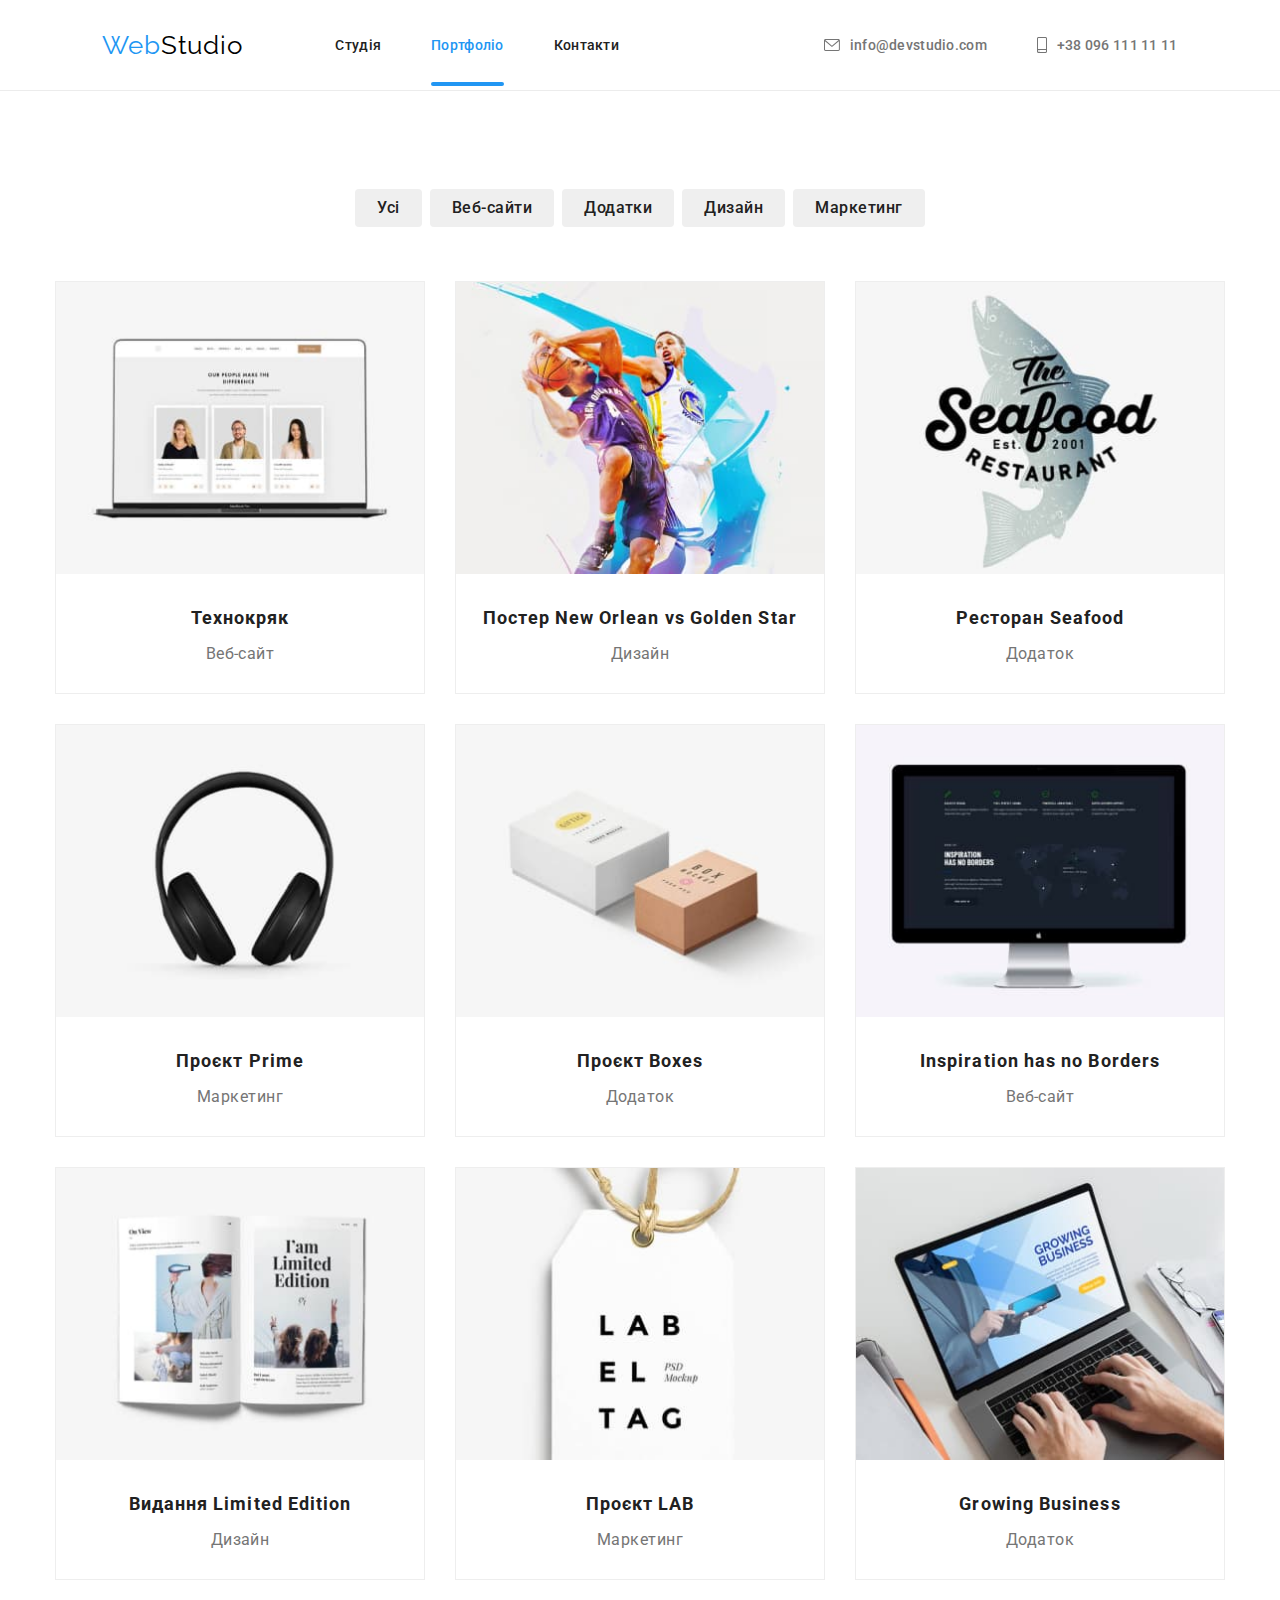
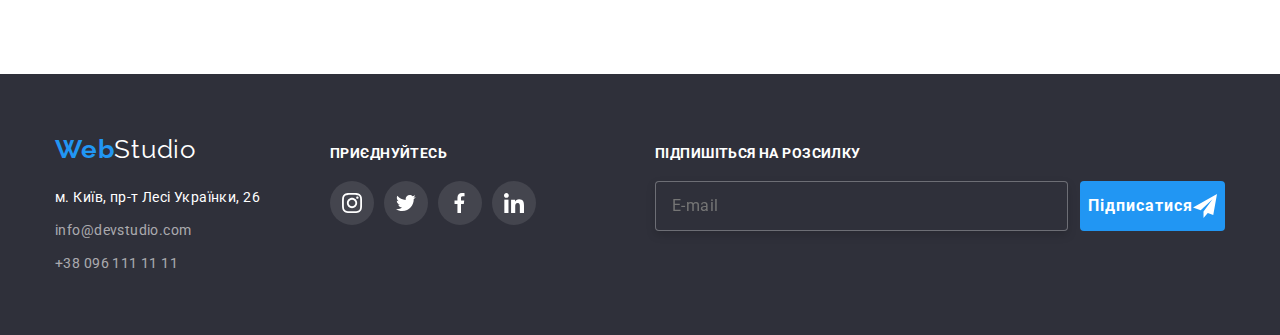
==== commit 1270ac91: "26.11" ====
--- a/portfolio.html
+++ b/portfolio.html
@@ -87,7 +87,7 @@
         </div>
     </header>
     <main>
-        <section class="direction">
+        <section class="section">
             <h1 hidden>button</h1>
             <div class="container">
             <ul class="filter">
@@ -100,8 +100,13 @@
             <ul class="project-list">
                 <li class="project">
                     <a href="#" class="project__link" target="_blank">
-                        <div class="project__image-container">                        
-                        <img src="./images/2-1.jpg" alt="notebook" width="370" height="294">
+                        <div class="project__image-container">
+                            <picture>
+                                <source srcset="./images/2-1.jpg 1x, ./images/2-1@2x.jpg 2x" media="(min-width:1200px">
+                                <source srcset="./images/2-1tablet.jpg 1x, ./images/2-1tablet@2x.jpg 2x" media="(min-width:768px">
+                                <source srcset="./images/2-1mob.jpg 1x, ./images/2-1mob@2x.jpg 2x" media="(max-width:767px">
+                                <img src="./images/2-1.jpg" alt="notebook">
+                            </picture>
                         <p class="project__overlay">Ресурс пропонує комплексні пропозиції з різним рівнем функціоналу та сервісів. Все це дозволить відвідувачу отримати вичерпні відомості про компанію чи приватну особу.</p>
                         </div>
                     <div class="project__text-container"> 
@@ -113,7 +118,12 @@
                 <li class="project">
                     <a href="#" class="project__link" target="_blank">
                     <div class="project__image-container">
-                        <img src="./images/2-2.jpg" alt="basket" width="370">
+                        <picture>
+                                <source srcset="./images/2-2.jpg 1x, ./images/2-2@2x.jpg 2x" media="(min-width:1200px">
+                                <source srcset="./images/2-2tablet.jpg 1x, ./images/2-2tablet@2x.jpg 2x" media="(min-width:768px">
+                                <source srcset="./images/2-2mob.jpg 1x, ./images/2-2mob@2x.jpg 2x" media="(max-width:767px">
+                                <img src="./images/2-2.jpg" alt="basket">
+                            </picture>
                         <p class="project__overlay">123123123123123123123123123</p>
                     </div>
                     <div class="project__text-container">
@@ -125,7 +135,12 @@
                 <li class="project">
                     <a href="#" class="project__link" target="_blank">
                     <div class="project__image-container">
-                    <img src="./images/2-3.jpg" alt="seafood" width="370">
+                        <picture>
+                                <source srcset="./images/2-3.jpg 1x, ./images/2-3@2x.jpg 2x" media="(min-width:1200px">
+                                <source srcset="./images/2-3tablet.jpg 1x, ./images/2-3tablet@2x.jpg 2x" media="(min-width:768px">
+                                <source srcset="./images/2-3mob.jpg 1x, ./images/2-3mob@2x.jpg 2x" media="(max-width:767px">
+                                <img src="./images/2-3.jpg" alt="seafood">
+                            </picture>
                     <p class="project__overlay">123123123123123123123123123</p>
                     </div>
                     <div class="project__text-container">
@@ -137,7 +152,12 @@
                 <li class="project">
                     <a href="#" class="project__link" target="_blank">
                     <div class="project__image-container">
-                    <img src="./images/2-4.jpg" alt="sony" width="370">
+                        <picture>
+                                <source srcset="./images/2-4.jpg 1x, ./images/2-4@2x.jpg 2x" media="(min-width:1200px">
+                                <source srcset="./images/2-4tablet.jpg 1x, ./images/2-4tablet@2x.jpg 2x" media="(min-width:768px">
+                                <source srcset="./images/2-4mob.jpg 1x, ./images/2-4mob@2x.jpg 2x" media="(max-width:767px">
+                                <img src="./images/2-4.jpg" alt="sony">
+                            </picture>
                     <p class="project__overlay">123123123123123123123123123</p>
                     </div>
                     <div class="project__text-container">
@@ -148,8 +168,13 @@
                 </li>
                 <li class="project">
                     <a href="#" class="project__link" target="_blank">
-                    <div class="project__image-container">    
-                    <img src="./images/2-5.jpg" alt="box" width="370">
+                    <div class="project__image-container">
+                        <picture>
+                                <source srcset="./images/2-5.jpg 1x, ./images/2-5@2x.jpg 2x" media="(min-width:1200px">
+                                <source srcset="./images/2-5tablet.jpg 1x, ./images/2-5tablet@2x.jpg 2x" media="(min-width:768px">
+                                <source srcset="./images/2-5mob.jpg 1x, ./images/2-5mob@2x.jpg 2x" media="(max-width:767px">
+                                <img src="./images/2-5.jpg" alt="box">
+                            </picture>  
                     <p class="project__overlay">123123123123123123123123123</p>
                     </div>
                     <div class="project__text-container">
@@ -161,7 +186,12 @@
                 <li class="project">
                     <a href="#" class="project__link" target="_blank">
                     <div class="project__image-container">
-                    <img src="./images/2-6.jpg" alt="monik" width="370">
+                        <picture>
+                                <source srcset="./images/2-6.jpg 1x, ./images/2-6@2x.jpg 2x" media="(min-width:1200px">
+                                <source srcset="./images/2-6tablet.jpg 1x, ./images/2-6tablet@2x.jpg 2x" media="(min-width:768px">
+                                <source srcset="./images/2-6mob.jpg 1x, ./images/2-6mob@2x.jpg 2x" media="(max-width:767px">
+                                <img src="./images/2-6.jpg" alt="monik">
+                            </picture>
                     <p class="project__overlay">123123123123123123123123123</p>
                     </div>
                     <div class="project__text-container">
@@ -173,7 +203,12 @@
                 <li class="project">
                     <a href="#" class="project__link" target="_blank">
                     <div class="project__image-container">
-                    <img src="./images/2-7.jpg" alt="book" width="370">
+                        <picture>
+                                <source srcset="./images/2-7.jpg 1x, ./images/2-7@2x.jpg 2x" media="(min-width:1200px">
+                                <source srcset="./images/2-7tablet.jpg 1x, ./images/2-7tablet@2x.jpg 2x" media="(min-width:768px">
+                                <source srcset="./images/2-7mob.jpg 1x, ./images/2-7mob@2x.jpg 2x" media="(max-width:767px">
+                                <img src="./images/2-7.jpg" alt="book">
+                            </picture>
                     <p class="project__overlay">123123123123123123123123123</p>
                     </div>
                     <div class="project__text-container">
@@ -185,7 +220,12 @@
                 <li class="project">
                     <a href="#" class="project__link" target="_blank">
                     <div class="project__image-container">
-                    <img src="./images/2-8.jpg" alt="lab" width="370">
+                        <picture>
+                                <source srcset="./images/2-8.jpg 1x, ./images/2-8@2x.jpg 2x" media="(min-width:1200px">
+                                <source srcset="./images/2-8tablet.jpg 1x, ./images/2-8tablet@2x.jpg 2x" media="(min-width:768px">
+                                <source srcset="./images/2-8mob.jpg 1x, ./images/2-8mob@2x.jpg 2x" media="(max-width:767px">
+                                <img src="./images/2-8.jpg" alt="lab">
+                            </picture>
                     <p class="project__overlay">123123123123123123123123123</p>
                     </div>
                     <div class="project__text-container">
@@ -197,7 +237,12 @@
                 <li class="project">
                     <a href="#" class="project__link" target="_blank">
                     <div class="project__image-container">
-                    <img src="./images/2-9.jpg" alt="work" width="370">
+                        <picture>
+                                <source srcset="./images/2-9.jpg 1x, ./images/2-9@2x.jpg 2x" media="(min-width:1200px">
+                                <source srcset="./images/2-9tablet.jpg 1x, ./images/2-9tablet@2x.jpg 2x" media="(min-width:768px">
+                                <source srcset="./images/2-9mob.jpg 1x, ./images/2-9mob@2x.jpg 2x" media="(max-width:767px">
+                                <img src="./images/2-9.jpg" alt="work">
+                            </picture>
                     <p class="project__overlay">123123123123123123123123123</p>
                     </div>
                     <div class="project__text-container">
--- a/css/main.min.css
+++ b/css/main.min.css
@@ -1 +1 @@
-body{font-family:"Roboto",sans-serif;font-style:normal;font-weight:400;font-size:14px;text-align:center;text-decoration:none;background-color:#fff;color:#212121;text-decoration:none}@media screen and (min-width: 480px){body{overflow-x:hidden;width:100%}}*{margin:0px;padding:0px;-webkit-box-sizing:border-box;box-sizing:border-box}button{cursor:pointer;font-family:inherit}img{display:block;max-width:100%;height:auto}ul{list-style-type:none}li,a{text-decoration:none}.title{font-weight:700;font-size:36px;line-height:42px;text-align:center;letter-spacing:.03em;color:#212121;margin-bottom:50px}@media screen and (min-width: 480px){.section{padding:60px 0}}@media screen and (min-width: 768px){.section{padding:60px 0}}@media screen and (min-width: 1200px){.section{padding:94px 0}}.container{padding-left:15px;padding-right:15px;margin-left:auto;margin-right:auto;margin:0 auto}@media screen and (min-width: 480px){.container{max-width:480px}}@media screen and (min-width: 480px)and (min-width: 768px){.container{max-width:768px}}@media screen and (min-width: 480px)and (min-width: 1200px){.container{max-width:1200px}}.backdrop{position:fixed;top:0;left:0;width:100%;height:100%;background:rgba(0,0,0,.2);z-index:101}.backdrop.is-hidden{opacity:0;pointer-events:none}.modal{position:absolute;top:50%;left:50%;-webkit-transform:translate(-50%, -50%);transform:translate(-50%, -50%);min-height:581px;min-width:528px;background-color:#fff;-webkit-box-shadow:0px 1px 3px rgba(0,0,0,.12),0px 1px 1px rgba(0,0,0,.14),0px 2px 1px rgba(0,0,0,.2);box-shadow:0px 1px 3px rgba(0,0,0,.12),0px 1px 1px rgba(0,0,0,.14),0px 2px 1px rgba(0,0,0,.2);border-radius:4px}.modal__textarea{display:block;width:100%;height:120px;resize:none;padding:12px 16px;font-size:12px;line-height:14px;letter-spacing:.01em;color:#212121;cursor:pointer;margin-top:4px;border:1px solid rgba(33,33,33,.2);border-radius:4px;-webkit-transition:border 250ms cubic-bezier(0.4, 0, 0.2, 1);transition:border 250ms cubic-bezier(0.4, 0, 0.2, 1)}.modal__textarea:focus{border:1px solid #2196f3;border-radius:4px}.modal__textarea::-webkit-input-placeholder{color:rgba(117,117,117,.5)}.modal__textarea::-moz-placeholder{color:rgba(117,117,117,.5)}.modal__textarea:-ms-input-placeholder{color:rgba(117,117,117,.5)}.modal__textarea::-ms-input-placeholder{color:rgba(117,117,117,.5)}.modal__textarea::placeholder{color:rgba(117,117,117,.5)}.modal .modal__form{display:block;width:100%;height:581px;padding:40px;font-size:12px;line-height:14px;letter-spacing:.01em;color:#757575}.modal .modal__form .modal-text{font-weight:700;font-size:20px;line-height:23px;display:-webkit-box;display:-ms-flexbox;display:flex;-webkit-box-pack:center;-ms-flex-pack:center;justify-content:center;text-align:center;-webkit-box-align:center;-ms-flex-align:center;align-items:center;letter-spacing:.03em;color:#212121;margin-bottom:12px}.modal .modal__form .modal__label{display:-webkit-box;display:-ms-flexbox;display:flex;-webkit-box-orient:vertical;-webkit-box-direction:normal;-ms-flex-direction:column;flex-direction:column;text-align:left;-webkit-box-align:start;-ms-flex-align:start;align-items:flex-start;cursor:pointer;font-size:12px;line-height:14px;letter-spacing:.01em;color:#757575;margin-bottom:10px}.modal .modal__form .modal__label .modal__input-wrapper{position:relative;display:-webkit-box;display:-ms-flexbox;display:flex;width:100%;margin-top:4px;font-size:14px;line-height:24px;letter-spacing:.03em;color:#757575}.modal .modal__form .modal__label .modal__input-wrapper .modal-input{width:100%;height:40px;cursor:pointer;outline:none;border:1px solid rgba(33,33,33,.2);border-radius:4px;padding-left:42px;-webkit-transition:border 250ms cubic-bezier(0.4, 0, 0.2, 1);transition:border 250ms cubic-bezier(0.4, 0, 0.2, 1)}.modal .modal__form .modal__label .modal__input-wrapper .modal-input:focus{border:1px solid #2196f3;border-radius:4px}.modal .modal__form .modal__label .modal__input-wrapper .modal-input:focus-within{border:1px solid #2196f3;border-radius:4px}.modal .modal__form .modal__label .modal__input-wrapper .modal-input:focus~.modal-icon{fill:#2196f3}.modal .modal__icon{position:absolute;left:12px;top:50%;cursor:pointer;-webkit-transform:translateY(-50%);transform:translateY(-50%);-webkit-transition:fill 250ms cubic-bezier(0.4, 0, 0.2, 1);transition:fill 250ms cubic-bezier(0.4, 0, 0.2, 1)}.modal .checkbox{width:400px;height:24px;display:-webkit-box;display:-ms-flexbox;display:flex;margin:20px 0 0 12px;padding:0;-webkit-box-align:center;-ms-flex-align:center;align-items:center;cursor:pointer;font-size:14px;line-height:24px}.modal .checkbox__contract{color:#2196f3;margin-left:5px;text-decoration:underline}.modal .checkbox .modal-input-wrapper-checkbox{width:0}.modal .checkbox .checkbox-input{-moz-appearance:none;appearance:none;-webkit-appearance:none;position:absolute}.modal .checkbox .checkbox-custom-box{display:-webkit-box;display:-ms-flexbox;display:flex;-webkit-box-align:center;-ms-flex-align:center;align-items:center;-webkit-box-pack:center;-ms-flex-pack:center;justify-content:center;width:16px;height:15px;margin-right:8px;border:1.5px solid #212121;border-radius:2px;cursor:pointer;-webkit-transition:background 250ms cubic-bezier(0.4, 0, 0.2, 1),border-color 250ms cubic-bezier(0.4, 0, 0.2, 1);transition:background 250ms cubic-bezier(0.4, 0, 0.2, 1),border-color 250ms cubic-bezier(0.4, 0, 0.2, 1)}.modal .checkbox .checkbox-input:checked+.checkbox-custom-box{background:#2196f3;border-color:rgba(0,0,0,0)}.modal__form-button{width:200px;height:50px;background:#2196f3;border-radius:4px;border:none;font-weight:700;font-size:16px;line-height:30px;display:-webkit-box;display:-ms-flexbox;display:flex;-webkit-box-pack:center;-ms-flex-pack:center;justify-content:center;-webkit-box-align:center;-ms-flex-align:center;align-items:center;text-align:center;letter-spacing:.06em;color:#fff;-webkit-box-shadow:0px 4px 4px rgba(0,0,0,.15);box-shadow:0px 4px 4px rgba(0,0,0,.15);margin:auto;margin-top:30px;-webkit-transition:background 250ms cubic-bezier(0.4, 0, 0.2, 1);transition:background 250ms cubic-bezier(0.4, 0, 0.2, 1)}.modal__form-button:hover,.modal__form-button:focus{background:#188ce8;-webkit-box-shadow:0px 4px 4px rgba(0,0,0,.15);box-shadow:0px 4px 4px rgba(0,0,0,.15)}.close{position:absolute;width:30px;height:30px;right:8px;top:8px;background:#fff;background-image:url(../images/Vector.svg);background-repeat:no-repeat;background-size:10px;background-position:center;border-radius:50%;border:1px solid rgba(0,0,0,.1);cursor:pointer;-webkit-transition:background-image 250ms cubic-bezier(0.4, 0, 0.2, 1);transition:background-image 250ms cubic-bezier(0.4, 0, 0.2, 1)}.close:focus,.close:hover{background-image:url(../images/VectorBlu.svg)}.benefits{padding:60px 0;background-color:var(--white)}.benefits__box{display:-webkit-box;display:-ms-flexbox;display:flex;height:120px;background-size:contain;background-position:center;background-color:#f5f4fa;margin-bottom:30px;-webkit-box-pack:center;-ms-flex-pack:center;justify-content:center;-webkit-box-align:center;-ms-flex-align:center;align-items:center}.benefits__title{color:#212121;margin-bottom:10px;font-weight:700;font-size:14px;line-height:16px;letter-spacing:.03em;text-transform:uppercase;text-align:center}.benefits__description{line-height:24px;letter-spacing:.03em;color:#757575;line-height:24px;letter-spacing:.03em;text-align:left}.benefits__item{width:100%}@media screen and (min-width: 768px){.benefits__list{display:-webkit-box;display:-ms-flexbox;display:flex;-ms-flex-wrap:wrap;flex-wrap:wrap;-ms-flex-preferred-size:calc((100% - 30px)/2);flex-basis:calc((100% - 30px)/2)}.benefits__title{text-align:left}.benefits__description{line-height:24px;letter-spacing:.03em}.benefits__item{-ms-flex-wrap:wrap;flex-wrap:wrap;-ms-flex-preferred-size:calc((100% - 30px)/2);flex-basis:calc((100% - 30px)/2);padding:15px}}@media screen and (min-width: 1200px){.benefits{display:block;padding:94px 0px}.benefits__list{display:-webkit-box;display:-ms-flexbox;display:flex;-webkit-box-orient:horizontal;-webkit-box-direction:normal;-ms-flex-direction:row;flex-direction:row;-webkit-box-pack:justify;-ms-flex-pack:justify;justify-content:space-between}.benefits__title{text-align:left}.benefits__item{width:270px;-ms-flex-wrap:nowrap;flex-wrap:nowrap;-ms-flex-preferred-size:auto;flex-basis:auto}}.bisnes{color:#fff;background-image:-webkit-gradient(linear, left top, right top, from(rgba(47, 48, 58, 0.4)), to(rgba(47, 48, 58, 0.4))),url("../images/fon.jpg");background-image:linear-gradient(to right, rgba(47, 48, 58, 0.4), rgba(47, 48, 58, 0.4)),url("../images/fon.jpg");background-size:cover;background-position:center;background-repeat:no-repeat;-webkit-box-pack:center;-ms-flex-pack:center;justify-content:center;max-width:1600px;margin-left:auto;margin-right:auto;outline:1px solid #212121;padding:200px 0;padding:200px 0px}.bisnes__title{font-weight:900;font-size:40px;line-height:60px;text-align:center;letter-spacing:.06em;text-transform:uppercase;color:#fff;max-width:696px;margin:0 auto 30px}.bisnes__button{background-color:#2196f3;width:200px;height:50px;border-radius:4px;border:none;font-weight:700;font-size:16px;line-height:30px;display:-webkit-box;display:-ms-flexbox;display:flex;-webkit-box-pack:center;-ms-flex-pack:center;justify-content:center;-webkit-box-align:center;-ms-flex-align:center;align-items:center;text-align:center;letter-spacing:.06em;color:#fff;-webkit-transition:background-color 250ms cubic-bezier(0.4, 0, 0.2, 1);transition:background-color 250ms cubic-bezier(0.4, 0, 0.2, 1)}.bisnes__button:hover{background-color:#188ce8}.bisnes .container{display:-webkit-box;display:-ms-flexbox;display:flex;-webkit-box-align:center;-ms-flex-align:center;align-items:center;-webkit-box-orient:vertical;-webkit-box-direction:normal;-ms-flex-direction:column;flex-direction:column;-webkit-box-pack:center;-ms-flex-pack:center;justify-content:center}.direction{padding:94px 0px}.direction .filter{display:-webkit-box;display:-ms-flexbox;display:flex;-webkit-box-pack:center;-ms-flex-pack:center;justify-content:center;-ms-flex-wrap:wrap;flex-wrap:wrap;text-align:center;-webkit-box-align:center;-ms-flex-align:center;align-items:center;margin-bottom:50px}.direction .filter__button{padding:6px 22px;font-weight:500;font-size:16px;line-height:26px;text-align:center;letter-spacing:.03em;color:#212121;margin:4px;border:none;border-radius:4px;-webkit-transition:color 250ms cubic-bezier(0.4, 0, 0.2, 1),background-color 250ms cubic-bezier(0.4, 0, 0.2, 1),border-radius 250ms cubic-bezier(0.4, 0, 0.2, 1),-webkit-box-shadow 250ms cubic-bezier(0.4, 0, 0.2, 1);transition:color 250ms cubic-bezier(0.4, 0, 0.2, 1),background-color 250ms cubic-bezier(0.4, 0, 0.2, 1),border-radius 250ms cubic-bezier(0.4, 0, 0.2, 1),-webkit-box-shadow 250ms cubic-bezier(0.4, 0, 0.2, 1);transition:color 250ms cubic-bezier(0.4, 0, 0.2, 1),background-color 250ms cubic-bezier(0.4, 0, 0.2, 1),box-shadow 250ms cubic-bezier(0.4, 0, 0.2, 1),border-radius 250ms cubic-bezier(0.4, 0, 0.2, 1);transition:color 250ms cubic-bezier(0.4, 0, 0.2, 1),background-color 250ms cubic-bezier(0.4, 0, 0.2, 1),box-shadow 250ms cubic-bezier(0.4, 0, 0.2, 1),border-radius 250ms cubic-bezier(0.4, 0, 0.2, 1),-webkit-box-shadow 250ms cubic-bezier(0.4, 0, 0.2, 1)}.direction .filter__button:hover,.direction .filter__button:focus{background-color:#2196f3;color:#fff;-webkit-box-shadow:0px 3px 1px rgba(0,0,0,.1),0px 1px 2px rgba(0,0,0,.08),0px 2px 2px rgba(0,0,0,.12);box-shadow:0px 3px 1px rgba(0,0,0,.1),0px 1px 2px rgba(0,0,0,.08),0px 2px 2px rgba(0,0,0,.12);border-radius:4px}.clients{margin:0;padding:0;display:-webkit-box;display:-ms-flexbox;display:flex;-ms-flex-wrap:wrap;flex-wrap:wrap}.clients__link{width:100%;height:100%;display:-webkit-box;display:-ms-flexbox;display:flex;-webkit-box-align:center;-ms-flex-align:center;align-items:center;-webkit-box-pack:center;-ms-flex-pack:center;justify-content:center;border:1px solid #afb1b8;border-radius:4px;fill:#afb1b8;outline:none;-webkit-transition:fill 250ms cubic-bezier(0.4, 0, 0.2, 1),border 250ms cubic-bezier(0.4, 0, 0.2, 1);transition:fill 250ms cubic-bezier(0.4, 0, 0.2, 1),border 250ms cubic-bezier(0.4, 0, 0.2, 1)}.clients__link:hover,.clients__link:focus{fill:#2196f3;border:1px solid #2196f3}.clients__item{width:100%;-ms-flex-preferred-size:50%;flex-basis:50%;height:92px;padding:15px}@media screen and (min-width: 768px){.clients{display:-webkit-box;display:-ms-flexbox;display:flex;-webkit-box-pack:justify;-ms-flex-pack:justify;justify-content:space-between;margin:0;padding:0}.clients__item{display:-webkit-box;display:-ms-flexbox;display:flex;-ms-flex-preferred-size:33.3333333333%;flex-basis:33.3333333333%;height:92px}}@media screen and (min-width: 1200px){.clients{display:-webkit-box;display:-ms-flexbox;display:flex;-webkit-box-pack:justify;-ms-flex-pack:justify;justify-content:space-between;-ms-flex-wrap:nowrap;flex-wrap:nowrap;margin:0;padding:0}.clients__item{display:-webkit-box;display:-ms-flexbox;display:flex;width:calc(16.6666666667% - 25px);height:92px}}.direction{padding:94px 0px}.footer{height:603px;background-color:#2f303a;text-align:center}.footer__title{font-weight:700;font-size:14px;line-height:16px;letter-spacing:.03em;text-transform:uppercase;color:#fff}.footer .container{padding:60px 0px;-webkit-box-align:baseline;-ms-flex-align:baseline;align-items:baseline}.footer-contacts{-webkit-transition:color 250ms cubic-bezier(0.4, 0, 0.2, 1);transition:color 250ms cubic-bezier(0.4, 0, 0.2, 1);padding-bottom:60px}.footer-contacts__item{margin-bottom:9px}.footer-contacts__item:nth-last-of-type(1){margin-bottom:0}.footer-contacts__google{line-height:24px;letter-spacing:.03em;color:#fff;text-align:center;text-decoration:none;font-style:normal;-webkit-transition:color 250ms cubic-bezier(0.4, 0, 0.2, 1);transition:color 250ms cubic-bezier(0.4, 0, 0.2, 1)}.footer-contacts__google:hover,.footer-contacts__google:focus{color:#2196f3}.footer-contacts__info{line-height:24px;letter-spacing:.03em;color:rgba(255,255,255,.6);margin:0px;text-decoration:none;font-style:normal}.footer-contacts__info:focus,.footer-contacts__info:hover{color:#2196f3}.footer-contacts .footer .logo{margin-bottom:20px}@media screen and (min-width: 768px){.footer{height:463px;text-align:left}.footer .container{padding:30px;display:-webkit-box;display:-ms-flexbox;display:flex;-webkit-box-orient:horizontal;-webkit-box-direction:normal;-ms-flex-direction:row;flex-direction:row;-ms-flex-pack:distribute;justify-content:space-around;-ms-flex-wrap:wrap;flex-wrap:wrap;-ms-flex-preferred-size:calc((100% - 30px)/2);flex-basis:calc((100% - 30px)/2)}.footer-contacts{padding-bottom:0;-webkit-transition:color 250ms cubic-bezier(0.4, 0, 0.2, 1);transition:color 250ms cubic-bezier(0.4, 0, 0.2, 1)}.footer .logo{margin-bottom:20px}}@media screen and (min-width: 1200px){.footer{height:252px;text-align:left;display:list-item}.footer__title{font-weight:700;font-size:14px;line-height:16px;letter-spacing:.03em;text-transform:uppercase;color:#fff}.footer .container{padding:60px 0px;display:-webkit-box;display:-ms-flexbox;display:flex;-webkit-box-align:baseline;-ms-flex-align:baseline;align-items:baseline}.footer-contacts{padding-bottom:0;-webkit-transition:color 250ms cubic-bezier(0.4, 0, 0.2, 1);transition:color 250ms cubic-bezier(0.4, 0, 0.2, 1)}.footer-contacts__item{margin-bottom:9px}.footer-contacts__item:nth-last-of-type(1){margin-bottom:0}.footer-contacts__google{line-height:24px;letter-spacing:.03em;color:#fff;text-decoration:none;font-style:normal;-webkit-transition:color 250ms cubic-bezier(0.4, 0, 0.2, 1);transition:color 250ms cubic-bezier(0.4, 0, 0.2, 1)}.footer-contacts__info{line-height:24px;letter-spacing:.03em;color:rgba(255,255,255,.6);margin:0px;text-decoration:none;font-style:normal}.footer .logo{margin-bottom:20px}}.header{border-bottom:1px solid #ececec}.header__list{display:none}@media screen and (min-width: 768px){.header__list{display:-webkit-box;display:-ms-flexbox;display:flex;-webkit-box-pack:justify;-ms-flex-pack:justify;justify-content:space-between;gap:50px}}@media(min-width: 769px)and (max-width: 1200px){.header__list{display:-webkit-box;display:-ms-flexbox;display:flex;-webkit-box-pack:justify;-ms-flex-pack:justify;justify-content:space-between;-webkit-box-align:center;-ms-flex-align:center;align-items:center}}.header__item{text-decoration:none}.header__menu{display:-webkit-box;display:-ms-flexbox;display:flex;-webkit-box-align:center;-ms-flex-align:center;align-items:center}.header__contact{display:none}.header__contact-link{font-weight:500;line-height:16px;letter-spacing:.02em;color:#757575;text-decoration:none;display:-webkit-box;display:-ms-flexbox;display:flex;font-style:normal;-webkit-box-align:center;-ms-flex-align:center;align-items:center;fill:currentColor;-webkit-transition:color 250ms cubic-bezier(0.4, 0, 0.2, 1);transition:color 250ms cubic-bezier(0.4, 0, 0.2, 1)}.header__contact-link:focus,.header__contact-link:hover{color:#2196f3}@media screen and (min-width: 768px){.header__contact{display:-webkit-box;display:-ms-flexbox;display:flex;-webkit-box-orient:vertical;-webkit-box-direction:normal;-ms-flex-direction:column;flex-direction:column;-webkit-box-align:start;-ms-flex-align:start;align-items:flex-start;-webkit-box-pack:justify;-ms-flex-pack:justify;justify-content:space-between;-webkit-box-align:center;-ms-flex-align:center;align-items:center;gap:0;padding:0 0 10px 0}}@media screen and (min-width: 1200px){.header__contact{display:-webkit-box;display:-ms-flexbox;display:flex;-webkit-box-align:start;-ms-flex-align:start;align-items:flex-start;-webkit-box-orient:horizontal;-webkit-box-direction:normal;-ms-flex-direction:row;flex-direction:row;-webkit-box-pack:justify;-ms-flex-pack:justify;justify-content:space-between;-webkit-box-align:center;-ms-flex-align:center;align-items:center;padding:32px 0;gap:50px}}.header .container{display:-webkit-box;display:-ms-flexbox;display:flex;-webkit-box-pack:justify;-ms-flex-pack:justify;justify-content:space-between;-webkit-box-align:center;-ms-flex-align:center;align-items:center}@media screen and (min-width: 480px){.header .container{display:-webkit-box;display:-ms-flexbox;display:flex;-webkit-box-pack:justify;-ms-flex-pack:justify;justify-content:space-between;margin:0 15px;padding:0}}.black{position:relative;color:#212121;font-weight:500;line-height:16px;letter-spacing:.02em;margin:auto;font-style:normal;display:block;padding:32px 0px;-webkit-transition:color 250ms cubic-bezier(0.4, 0, 0.2, 1);transition:color 250ms cubic-bezier(0.4, 0, 0.2, 1)}.black:focus,.black:hover{color:#2196f3;fill:#2196f3}.icon-header{margin-right:10px}.active{color:#2196f3}.active::after{content:"";position:absolute;display:block;width:100%;height:4px;background:#2196f3;border-radius:2px;bottom:-1px}.header .logo{margin:24px 93px 24px 0}.join{color:#fff;font-style:normal;display:-webkit-inline-box;display:-ms-inline-flexbox;display:inline-flex;-webkit-box-orient:vertical;-webkit-box-direction:normal;-ms-flex-direction:column;flex-direction:column;text-transform:uppercase;width:206px;height:80px}@media screen and (min-width: 768px){.join{margin-left:70px}}@media screen and (min-width: 1200px){.join{margin-left:70px}}.logo{font-family:"Raleway",sans-serif;letter-spacing:.03em;font-size:26px;line-height:31px;color:#2196f3;text-decoration:none}.logo__footer{color:#fff}.logo__header{color:#000}@media screen and (min-width: 480px){.footer .logo{display:-webkit-box;display:-ms-flexbox;display:flex;-webkit-box-pack:center;-ms-flex-pack:center;justify-content:center;-webkit-box-align:center;-ms-flex-align:center;align-items:center;margin-right:0;margin-bottom:20px}}@media screen and (min-width: 768px){.logo{margin-right:93px}.footer .logo{display:block}}@media screen and (min-width: 1200px){.logo{margin-right:93px}.footer .logo{display:block}}.menu-button{display:-webkit-box;display:-ms-flexbox;display:flex;-webkit-box-align:center;-ms-flex-align:center;align-items:center;-webkit-box-pack:center;-ms-flex-pack:center;justify-content:center;width:40px;height:40px;margin:0;border:none;background-color:rgba(0,0,0,0);cursor:pointer;padding:0;margin-left:auto}@media screen and (min-width: 768px){.menu-button{display:none}}.mob-menu{position:fixed;z-index:1;top:0;left:0;width:100%;height:100%;display:-webkit-box;display:-ms-flexbox;display:flex;-webkit-box-orient:vertical;-webkit-box-direction:normal;-ms-flex-direction:column;flex-direction:column;background-color:#fff;padding:48px 40px}.mob-menu.is-hidden{opacity:0;pointer-events:none;visibility:hidden}.menu-close__btn{position:absolute;top:10px;right:15px;border:none;background-color:rgba(0,0,0,0);cursor:pointer;padding:0;fill:#212121}.menu-close__btn:hover,.menu-close__btn:focus{fill:#2196f3}.mob-menu__navigation{margin-bottom:auto}.mob-menu__link{font-weight:500;font-size:40px;line-height:1.2;letter-spacing:.02em;color:#212121}.mob-menu__link:hover,.mob-menu__link:focus{color:#2196f3}.mob-menu__item:not(:last-child){margin-bottom:32px}.mob-connect__item{margin-bottom:32px}.mob-mail__item{margin-bottom:64px}.mob-tel__link{font-weight:500;font-size:34px;line-height:1.2;letter-spacing:.02em;color:#2196f3}.mob-connect__link{font-weight:500;font-size:24px;line-height:1.2;letter-spacing:.02em;color:#757575}.mob-menu__link--active{color:#2196f3}.mob-soc__list{display:-webkit-box;display:-ms-flexbox;display:flex;-webkit-box-pack:start;-ms-flex-pack:start;justify-content:flex-start}.mob-soc__item:not(:first-child){padding-left:10px}.mob-soc__item:not(:last-child){padding-right:10px;border-right:1px solid rgba(33,33,33,.2)}.mob-soc__link{font-weight:500;font-size:18px;line-height:1.2;color:#2196f3}.project-list{display:-webkit-box;display:-ms-flexbox;display:flex;-ms-flex-wrap:wrap;flex-wrap:wrap;text-align:left}.project{max-width:370px;margin-right:30px;margin-bottom:30px}.project:nth-child(3n){margin-right:0px}.project:nth-last-child(-n+3){margin-bottom:0px}.project__link{display:block;border:1px solid #eee;background-color:#fff;-webkit-box-sizing:border-box;box-sizing:border-box;position:relative;overflow:hidden;-webkit-transition:background-color 250ms cubic-bezier(0.4, 0, 0.2, 1),border 250ms cubic-bezier(0.4, 0, 0.2, 1),-webkit-box-shadow 250ms cubic-bezier(0.4, 0, 0.2, 1);transition:background-color 250ms cubic-bezier(0.4, 0, 0.2, 1),border 250ms cubic-bezier(0.4, 0, 0.2, 1),-webkit-box-shadow 250ms cubic-bezier(0.4, 0, 0.2, 1);transition:background-color 250ms cubic-bezier(0.4, 0, 0.2, 1),border 250ms cubic-bezier(0.4, 0, 0.2, 1),box-shadow 250ms cubic-bezier(0.4, 0, 0.2, 1);transition:background-color 250ms cubic-bezier(0.4, 0, 0.2, 1),border 250ms cubic-bezier(0.4, 0, 0.2, 1),box-shadow 250ms cubic-bezier(0.4, 0, 0.2, 1),-webkit-box-shadow 250ms cubic-bezier(0.4, 0, 0.2, 1)}.project__link:hover .project__overlay,.project__link:focus .project__overlay{color:#fff;-webkit-transform:translateY(0%);transform:translateY(0%)}.project__image-container{position:relative;overflow:hidden}.project__overlay{position:absolute;top:0;left:0;display:-webkit-box;display:-ms-flexbox;display:flex;-webkit-box-align:center;-ms-flex-align:center;align-items:center;width:100%;height:100%;padding:24px;margin:0;-webkit-box-sizing:border-box;box-sizing:border-box;font-size:18px;line-height:28px;letter-spacing:.03em;color:#fff;background:rgba(33,150,243,.9);-webkit-transform:translateY(101%);transform:translateY(101%);-webkit-transition:-webkit-transform 250ms cubic-bezier(0.4, 0, 0.2, 1);transition:-webkit-transform 250ms cubic-bezier(0.4, 0, 0.2, 1);transition:transform 250ms cubic-bezier(0.4, 0, 0.2, 1);transition:transform 250ms cubic-bezier(0.4, 0, 0.2, 1), -webkit-transform 250ms cubic-bezier(0.4, 0, 0.2, 1)}.project__text-container{padding:24px 20px}.project__title{font-weight:700;font-size:18px;line-height:36px;letter-spacing:.06em;color:#212121;line-height:2.25em;padding:0}.project__text{font-size:16px;line-height:30px;letter-spacing:.03em;color:#757575}.socials{display:-webkit-box;display:-ms-flexbox;display:flex;-webkit-box-pack:justify;-ms-flex-pack:justify;justify-content:space-between;margin-top:20px}.socials__link{height:44px;width:44px;display:-webkit-box;display:-ms-flexbox;display:flex;-ms-flex-line-pack:center;align-content:center;-ms-flex-pack:distribute;justify-content:space-around;-webkit-box-align:center;-ms-flex-align:center;align-items:center;border-radius:50%;fill:#afb1b8;margin:0px;padding:0px;-webkit-transition:background-color 250ms cubic-bezier(0.4, 0, 0.2, 1);transition:background-color 250ms cubic-bezier(0.4, 0, 0.2, 1)}.socials__link:hover,.socials__link:focus{background-color:#2196f3;fill:#fff}.socials__image{height:20px;width:20px}.socials__image:hover,.socials__image:focus{fill:#fff}.socials__link--dark{background:rgba(255,255,255,.1)}.socials__image--dark{fill:#fff}.subscription{width:100%;height:86px;display:-webkit-box;display:-ms-flexbox;display:flex;-webkit-box-orient:vertical;-webkit-box-direction:normal;-ms-flex-direction:column;flex-direction:column;margin-top:60px;-webkit-box-align:center;-ms-flex-align:center;align-items:center}.subscription__footer-form{display:-webkit-box;display:-ms-flexbox;display:flex;-webkit-box-orient:vertical;-webkit-box-direction:normal;-ms-flex-direction:column;flex-direction:column;-webkit-box-align:center;-ms-flex-align:center;align-items:center}.subscription__input{width:358px;height:50px;font-size:16px;line-height:20px;padding-left:16px;display:-webkit-box;display:-ms-flexbox;display:flex;-webkit-box-align:center;-ms-flex-align:center;align-items:center;letter-spacing:.03em;color:rgba(255,255,255,.6);background-color:#2f303a;border:1px solid rgba(255,255,255,.3);-webkit-filter:drop-shadow(0px 4px 4px rgba(0, 0, 0, 0.15));filter:drop-shadow(0px 4px 4px rgba(0, 0, 0, 0.15));border-radius:4px;margin:20px 0}.subscription__button{width:200px;height:50px;font-weight:700;font-size:16px;line-height:30px;display:-webkit-box;display:-ms-flexbox;display:flex;-webkit-box-pack:center;-ms-flex-pack:center;justify-content:center;-webkit-box-align:center;-ms-flex-align:center;align-items:center;text-align:center;letter-spacing:.06em;color:#fff;background:#2196f3;fill:var(--white);margin-left:12px;border-radius:4px;border:none;-webkit-transition:background-color 250ms cubic-bezier(0.4, 0, 0.2, 1);transition:background-color 250ms cubic-bezier(0.4, 0, 0.2, 1)}.subscription__button:hover,.subscription__button:focus{background-color:#188ce8}.subscription__button-submit{margin-left:10px}@media screen and (min-width: 768px){.subscription{width:570px;height:86px;display:-webkit-box;display:-ms-flexbox;display:flex;-webkit-box-orient:vertical;-webkit-box-direction:normal;-ms-flex-direction:column;flex-direction:column}.subscription__footer-form{margin-top:20px;display:-webkit-box;display:-ms-flexbox;display:flex}.subscription__input{width:450px;height:50px;font-size:16px;line-height:20px;padding-left:16px;display:-webkit-box;display:-ms-flexbox;display:flex;-webkit-box-align:center;-ms-flex-align:center;align-items:center;letter-spacing:.03em;color:rgba(255,255,255,.6);background-color:#2f303a;border:1px solid rgba(255,255,255,.3);-webkit-filter:drop-shadow(0px 4px 4px rgba(0, 0, 0, 0.15));filter:drop-shadow(0px 4px 4px rgba(0, 0, 0, 0.15));border-radius:4px;margin-bottom:20px}.subscription__button{width:200px;height:50px;font-weight:700;font-size:16px;line-height:30px;display:-webkit-box;display:-ms-flexbox;display:flex;-webkit-box-pack:center;-ms-flex-pack:center;justify-content:center;-webkit-box-align:center;-ms-flex-align:center;align-items:center;text-align:center;letter-spacing:.06em;color:#fff;background:#2196f3;fill:var(--white);margin-left:12px;border-radius:4px;border:none;-webkit-transition:background-color 250ms cubic-bezier(0.4, 0, 0.2, 1);transition:background-color 250ms cubic-bezier(0.4, 0, 0.2, 1)}.subscription__button-submit{margin-left:10px}}@media screen and (min-width: 1200px){.subscription{width:570px;height:86px;display:-webkit-box;display:-ms-flexbox;display:flex;-webkit-box-orient:vertical;-webkit-box-direction:normal;-ms-flex-direction:column;flex-direction:column;-webkit-box-align:start;-ms-flex-align:start;align-items:flex-start;margin-left:93px}.subscription__footer-form{margin-top:20px;display:-webkit-box;display:-ms-flexbox;display:flex;-webkit-box-orient:horizontal;-webkit-box-direction:normal;-ms-flex-direction:row;flex-direction:row}.subscription__input{width:358px;height:50px;font-size:16px;line-height:20px;padding-left:16px;display:-webkit-box;display:-ms-flexbox;display:flex;-webkit-box-align:center;-ms-flex-align:center;align-items:center;letter-spacing:.03em;color:rgba(255,255,255,.6);background-color:#2f303a;border:1px solid rgba(255,255,255,.3);-webkit-filter:drop-shadow(0px 4px 4px rgba(0, 0, 0, 0.15));filter:drop-shadow(0px 4px 4px rgba(0, 0, 0, 0.15));border-radius:4px}.subscription__button{width:200px;height:50px;font-weight:700;font-size:16px;line-height:30px;display:-webkit-box;display:-ms-flexbox;display:flex;-webkit-box-pack:center;-ms-flex-pack:center;justify-content:center;-webkit-box-align:center;-ms-flex-align:center;align-items:center;text-align:center;letter-spacing:.06em;color:#fff;background:#2196f3;fill:var(--white);margin-left:12px;border-radius:4px;border:none;-webkit-transition:background-color 250ms cubic-bezier(0.4, 0, 0.2, 1);transition:background-color 250ms cubic-bezier(0.4, 0, 0.2, 1)}.subscription__button-submit{margin-left:10px}}.team{background-color:#f5f4fa;padding:60px 15px}.team .team-list{-webkit-box-pack:center;-ms-flex-pack:center;justify-content:center;width:100%}.team .employee{background:#fff;-webkit-box-shadow:0px 1px 3px rgba(0,0,0,.12),0px 1px 1px rgba(0,0,0,.14),0px 2px 1px rgba(0,0,0,.2);box-shadow:0px 1px 3px rgba(0,0,0,.12),0px 1px 1px rgba(0,0,0,.14),0px 2px 1px rgba(0,0,0,.2);border-radius:0px 0px 4px 4px;font-size:16px;line-height:19px;display:-webkit-box;display:-ms-flexbox;display:flex;-webkit-box-orient:vertical;-webkit-box-direction:normal;-ms-flex-direction:column;flex-direction:column;-webkit-box-pack:center;-ms-flex-pack:center;justify-content:center;-webkit-box-align:center;-ms-flex-align:center;align-items:center}.team .employee-box{padding:30px}.team .employee-box__direction{font-size:16px;line-height:19px;text-align:center;letter-spacing:.03em;color:#757575}.team .employee-box__name{color:#212121;font-weight:500;font-size:16px;line-height:19px;text-align:center;letter-spacing:.03em;margin-bottom:10px}@media screen and (min-width: 768px){.team .team-list{width:768px;-ms-flex-wrap:wrap;flex-wrap:wrap;-ms-flex-preferred-size:calc((100% - 30px)/2);flex-basis:calc((100% - 30px)/2);display:-webkit-box;display:-ms-flexbox;display:flex}.team .employee{display:-webkit-box;display:-ms-flexbox;display:flex;margin:15px}.team .employee-box{padding:30px}}@media screen and (min-width: 1200px){.team{padding:94px 0px}.team .team-list{-webkit-box-pack:justify;-ms-flex-pack:justify;justify-content:space-between;display:-webkit-box;display:-ms-flexbox;display:flex;-webkit-box-orient:horizontal;-webkit-box-direction:normal;-ms-flex-direction:row;flex-direction:row;width:100%;-ms-flex-wrap:nowrap;flex-wrap:nowrap}.team .employee{width:270px;display:block;padding:0}.team .employee-box{padding:30px}}.work{padding-top:0px;padding-bottom:94px}@media screen and (max-width: 1200px){.work{display:none}}.work__list{display:-webkit-box;display:-ms-flexbox;display:flex;-webkit-box-pack:justify;-ms-flex-pack:justify;justify-content:space-between}.work__item{position:relative}.work__box{position:absolute;display:-webkit-box;display:-ms-flexbox;display:flex;-webkit-box-align:center;-ms-flex-align:center;align-items:center;-webkit-box-pack:center;-ms-flex-pack:center;justify-content:center;width:100%;height:70px;bottom:0;font-weight:700;font-size:14px;line-height:16px;text-align:center;letter-spacing:.03em;text-transform:uppercase;color:#fff;background:rgba(47,48,58,.8)}/*# sourceMappingURL=main.min.css.map */+body{font-family:"Roboto",sans-serif;font-style:normal;font-weight:400;font-size:14px;text-align:center;text-decoration:none;background-color:#fff;color:#212121;text-decoration:none}@media screen and (min-width: 480px){body{overflow-x:hidden;width:100%}}*{margin:0px;padding:0px;-webkit-box-sizing:border-box;box-sizing:border-box}button{cursor:pointer;font-family:inherit}img{display:block;max-width:100%;height:auto}ul{list-style-type:none}li,a{text-decoration:none}.title{font-weight:700;font-size:28px;line-height:33px;text-align:center;letter-spacing:.03em;color:#212121;margin-bottom:30px}@media screen and (min-width: 768px){.title{font-size:28px;line-height:33px}}@media screen and (min-width: 1200px){.title{margin-bottom:50px;font-size:36px;line-height:42px}}@media screen and (min-width: 480px){.section{padding:60px 0}}@media screen and (min-width: 768px){.section{padding:60px 0}}@media screen and (min-width: 1200px){.section{padding:94px 0}}.container{padding-left:15px;padding-right:15px;margin-left:auto;margin-right:auto;margin:0 auto}@media screen and (min-width: 480px){.container{max-width:480px}}@media screen and (min-width: 480px)and (min-width: 768px){.container{max-width:768px}}@media screen and (min-width: 480px)and (min-width: 1200px){.container{max-width:1200px}}.backdrop{position:fixed;top:0;left:0;width:100%;height:100%;display:-webkit-box;display:-ms-flexbox;display:flex;-webkit-box-align:center;-ms-flex-align:center;align-items:center;-webkit-box-pack:center;-ms-flex-pack:center;justify-content:center;padding:15px;opacity:1;visibility:visible;pointer-events:all;overflow-y:scroll;background:rgba(0,0,0,.2);z-index:100}@media screen and (max-height: 660px){.backdrop{display:block}}.backdrop.is-hidden{opacity:0;pointer-events:none}.modal{position:relative;width:100%;margin:0 auto;border-radius:4px;min-height:609px;max-width:450px;background-color:#fff;-webkit-box-shadow:0px 1px 3px rgba(0,0,0,.12),0px 1px 1px rgba(0,0,0,.14),0px 2px 1px rgba(0,0,0,.2);box-shadow:0px 1px 3px rgba(0,0,0,.12),0px 1px 1px rgba(0,0,0,.14),0px 2px 1px rgba(0,0,0,.2);border-radius:4px}@media screen and (min-width: 768px){.modal{min-height:609px;min-width:450px}}@media screen and (min-width: 1200px){.modal{min-height:581px;min-width:528px}}.modal__textarea{display:block;width:100%;height:120px;resize:none;padding:12px 16px;font-size:12px;line-height:14px;letter-spacing:.01em;color:#212121;cursor:pointer;margin-top:4px;border:1px solid rgba(33,33,33,.2);border-radius:4px;-webkit-transition:border 250ms cubic-bezier(0.4, 0, 0.2, 1);transition:border 250ms cubic-bezier(0.4, 0, 0.2, 1)}.modal__textarea:focus{border:1px solid #2196f3;border-radius:4px}.modal__textarea::-webkit-input-placeholder{color:rgba(117,117,117,.5)}.modal__textarea::-moz-placeholder{color:rgba(117,117,117,.5)}.modal__textarea:-ms-input-placeholder{color:rgba(117,117,117,.5)}.modal__textarea::-ms-input-placeholder{color:rgba(117,117,117,.5)}.modal__textarea::placeholder{color:rgba(117,117,117,.5)}.modal .modal__form{display:block;width:100%;height:609px;padding:40px;font-size:12px;line-height:14px;letter-spacing:.01em;color:#757575}@media screen and (min-width: 768px){.modal .modal__form{height:609px}}@media screen and (min-width: 1200px){.modal .modal__form{height:581px}}.modal .modal__form .modal-text{width:370px;font-weight:700;font-size:20px;line-height:30px;display:-webkit-box;display:-ms-flexbox;display:flex;-webkit-box-pack:center;-ms-flex-pack:center;justify-content:center;text-align:center;-webkit-box-align:center;-ms-flex-align:center;align-items:center;letter-spacing:.03em;color:#212121;margin-bottom:12px}@media screen and (min-width: 768px){.modal .modal__form .modal-text{line-height:30px;width:370px}}@media screen and (min-width: 1200px){.modal .modal__form .modal-text{line-height:23px;width:auto}}.modal .modal__form .modal__label{display:-webkit-box;display:-ms-flexbox;display:flex;-webkit-box-orient:vertical;-webkit-box-direction:normal;-ms-flex-direction:column;flex-direction:column;text-align:left;-webkit-box-align:start;-ms-flex-align:start;align-items:flex-start;cursor:pointer;font-size:12px;line-height:14px;letter-spacing:.01em;color:#757575;margin-bottom:10px}.modal .modal__form .modal__label .modal__input-wrapper{position:relative;display:-webkit-box;display:-ms-flexbox;display:flex;width:100%;margin-top:4px;font-size:14px;line-height:24px;letter-spacing:.03em;color:#757575}.modal .modal__form .modal__label .modal__input-wrapper .modal-input{width:100%;height:40px;cursor:pointer;outline:none;border:1px solid rgba(33,33,33,.2);border-radius:4px;padding-left:42px;-webkit-transition:border 250ms cubic-bezier(0.4, 0, 0.2, 1);transition:border 250ms cubic-bezier(0.4, 0, 0.2, 1)}.modal .modal__form .modal__label .modal__input-wrapper .modal-input:focus{border:1px solid #2196f3;border-radius:4px}.modal .modal__form .modal__label .modal__input-wrapper .modal-input:focus-within{border:1px solid #2196f3;border-radius:4px}.modal .modal__form .modal__label .modal__input-wrapper .modal-input:focus~.modal-icon{fill:#2196f3}.modal .modal__icon{position:absolute;left:12px;top:50%;cursor:pointer;-webkit-transform:translateY(-50%);transform:translateY(-50%);-webkit-transition:fill 250ms cubic-bezier(0.4, 0, 0.2, 1);transition:fill 250ms cubic-bezier(0.4, 0, 0.2, 1)}.modal .checkbox{width:400px;height:24px;display:-webkit-box;display:-ms-flexbox;display:flex;margin:20px 0 0 12px;padding:0;-webkit-box-align:center;-ms-flex-align:center;align-items:center;cursor:pointer;font-size:12px;line-height:14px}@media screen and (min-width: 768px){.modal .checkbox{font-size:12px;line-height:14px}}@media screen and (min-width: 1200px){.modal .checkbox{font-size:14px;line-height:24px}}.modal .checkbox__contract{color:#2196f3;margin-left:5px;text-decoration:underline}.modal .checkbox .modal-input-wrapper-checkbox{width:0}.modal .checkbox .checkbox-input{-moz-appearance:none;appearance:none;-webkit-appearance:none;position:absolute}.modal .checkbox .checkbox-custom-box{display:-webkit-box;display:-ms-flexbox;display:flex;-webkit-box-align:center;-ms-flex-align:center;align-items:center;-webkit-box-pack:center;-ms-flex-pack:center;justify-content:center;width:16px;height:15px;margin-right:8px;border:1.5px solid #212121;border-radius:2px;cursor:pointer;-webkit-transition:background 250ms cubic-bezier(0.4, 0, 0.2, 1),border-color 250ms cubic-bezier(0.4, 0, 0.2, 1);transition:background 250ms cubic-bezier(0.4, 0, 0.2, 1),border-color 250ms cubic-bezier(0.4, 0, 0.2, 1)}.modal .checkbox .checkbox-input:checked+.checkbox-custom-box{background:#2196f3;border-color:rgba(0,0,0,0)}.modal__form-button{width:200px;height:50px;background:#2196f3;border-radius:4px;border:none;font-weight:700;font-size:16px;line-height:30px;display:-webkit-box;display:-ms-flexbox;display:flex;-webkit-box-pack:center;-ms-flex-pack:center;justify-content:center;-webkit-box-align:center;-ms-flex-align:center;align-items:center;text-align:center;letter-spacing:.06em;color:#fff;-webkit-box-shadow:0px 4px 4px rgba(0,0,0,.15);box-shadow:0px 4px 4px rgba(0,0,0,.15);margin:auto;margin-top:30px;-webkit-transition:background 250ms cubic-bezier(0.4, 0, 0.2, 1);transition:background 250ms cubic-bezier(0.4, 0, 0.2, 1)}.modal__form-button:hover,.modal__form-button:focus{background:#188ce8;-webkit-box-shadow:0px 4px 4px rgba(0,0,0,.15);box-shadow:0px 4px 4px rgba(0,0,0,.15)}.close{position:absolute;width:30px;height:30px;right:8px;top:8px;background:#fff;background-image:url(../images/Vector.svg);background-repeat:no-repeat;background-size:10px;background-position:center;border-radius:50%;border:1px solid rgba(0,0,0,.1);cursor:pointer;-webkit-transition:background-image 250ms cubic-bezier(0.4, 0, 0.2, 1);transition:background-image 250ms cubic-bezier(0.4, 0, 0.2, 1)}.close:focus,.close:hover{background-image:url(../images/VectorBlu.svg)}.benefits{background-color:var(--white)}.benefits__list{display:-webkit-box;display:-ms-flexbox;display:flex;-ms-flex-wrap:wrap;flex-wrap:wrap;-webkit-box-pack:justify;-ms-flex-pack:justify;justify-content:space-between;gap:30px}.benefits__box{display:-webkit-box;display:-ms-flexbox;display:flex;height:120px;background-size:contain;background-position:center;background-color:#f5f4fa;margin-bottom:30px;border-radius:4px;-webkit-box-pack:center;-ms-flex-pack:center;justify-content:center;-webkit-box-align:center;-ms-flex-align:center;align-items:center}.benefits__title{color:#212121;margin-bottom:10px;font-weight:700;font-size:14px;line-height:16px;letter-spacing:.03em;text-transform:uppercase;text-align:center}.benefits__description{line-height:24px;letter-spacing:.03em;color:#757575;line-height:24px;letter-spacing:.03em;text-align:left}.benefits__item{width:100%}@media screen and (min-width: 768px){.benefits__title{text-align:left}.benefits__description{line-height:24px;letter-spacing:.03em}.benefits__item{-ms-flex-wrap:wrap;flex-wrap:wrap;-ms-flex-preferred-size:calc((100% - 30px)/2);flex-basis:calc((100% - 30px)/2)}}@media screen and (min-width: 1200px){.benefits{display:block}.benefits__title{text-align:left}.benefits__item{width:270px;-ms-flex-wrap:nowrap;flex-wrap:nowrap;-ms-flex-preferred-size:auto;flex-basis:auto}}.bisnes{color:#fff;background-image:-webkit-gradient(linear, left top, right top, from(rgba(47, 48, 58, 0.4)), to(rgba(47, 48, 58, 0.4))),url("../images/fon.jpg");background-image:linear-gradient(to right, rgba(47, 48, 58, 0.4), rgba(47, 48, 58, 0.4)),url("../images/fon.jpg");background-size:cover;background-position:center;background-repeat:no-repeat;-webkit-box-pack:center;-ms-flex-pack:center;justify-content:center;max-width:480px;margin-top:0;margin:auto;outline:1px solid #212121;padding:118px 0}@media screen and (min-width: 768px){.bisnes{padding:118px 0;max-width:768px}}@media screen and (min-width: 1200px){.bisnes{padding:200px 0;max-width:1600px}}@media(min-device-pixel-ratio: 2),(-webkit-min-device-pixel-ratio: 2),(min-resolution: 192dpi),(min-resolution: 2dppx){.bisnes{background-image:-webkit-gradient(linear, left top, right top, from(rgba(47, 48, 58, 0.4)), to(rgba(47, 48, 58, 0.4))),url(../images/fon@2x.jpg);background-image:linear-gradient(to right, rgba(47, 48, 58, 0.4), rgba(47, 48, 58, 0.4)),url(../images/fon@2x.jpg)}}.bisnes__title{font-weight:900;font-size:26px;line-height:42px;text-align:center;letter-spacing:.06em;text-transform:uppercase;color:#fff;max-width:360px;margin:0 auto 30px}@media screen and (min-width: 768px){.bisnes__title{font-size:26px;line-height:42px;max-width:360px}}@media screen and (min-width: 1200px){.bisnes__title{font-size:44px;line-height:60px;max-width:696px}}.bisnes__button{background-color:#2196f3;width:200px;height:50px;border-radius:4px;border:none;font-weight:700;font-size:16px;line-height:30px;display:-webkit-box;display:-ms-flexbox;display:flex;-webkit-box-pack:center;-ms-flex-pack:center;justify-content:center;-webkit-box-align:center;-ms-flex-align:center;align-items:center;text-align:center;letter-spacing:.06em;color:#fff;-webkit-transition:background-color 250ms cubic-bezier(0.4, 0, 0.2, 1);transition:background-color 250ms cubic-bezier(0.4, 0, 0.2, 1)}.bisnes__button:hover{background-color:#188ce8}.bisnes .container{display:-webkit-box;display:-ms-flexbox;display:flex;-webkit-box-align:center;-ms-flex-align:center;align-items:center;-webkit-box-orient:vertical;-webkit-box-direction:normal;-ms-flex-direction:column;flex-direction:column;-webkit-box-pack:center;-ms-flex-pack:center;justify-content:center}.filter{gap:8px;display:-webkit-box;display:-ms-flexbox;display:flex;-ms-flex-wrap:wrap;flex-wrap:wrap;-webkit-box-pack:start;-ms-flex-pack:start;justify-content:flex-start;-webkit-box-align:center;-ms-flex-align:center;align-items:center;margin-bottom:40px}.filter__button{padding:6px 22px;font-weight:500;font-size:16px;line-height:26px;text-align:center;letter-spacing:.03em;color:#212121;margin:4px;border:none;border-radius:4px;-webkit-transition:color 250ms cubic-bezier(0.4, 0, 0.2, 1),background-color 250ms cubic-bezier(0.4, 0, 0.2, 1),border-radius 250ms cubic-bezier(0.4, 0, 0.2, 1),-webkit-box-shadow 250ms cubic-bezier(0.4, 0, 0.2, 1);transition:color 250ms cubic-bezier(0.4, 0, 0.2, 1),background-color 250ms cubic-bezier(0.4, 0, 0.2, 1),border-radius 250ms cubic-bezier(0.4, 0, 0.2, 1),-webkit-box-shadow 250ms cubic-bezier(0.4, 0, 0.2, 1);transition:color 250ms cubic-bezier(0.4, 0, 0.2, 1),background-color 250ms cubic-bezier(0.4, 0, 0.2, 1),box-shadow 250ms cubic-bezier(0.4, 0, 0.2, 1),border-radius 250ms cubic-bezier(0.4, 0, 0.2, 1);transition:color 250ms cubic-bezier(0.4, 0, 0.2, 1),background-color 250ms cubic-bezier(0.4, 0, 0.2, 1),box-shadow 250ms cubic-bezier(0.4, 0, 0.2, 1),border-radius 250ms cubic-bezier(0.4, 0, 0.2, 1),-webkit-box-shadow 250ms cubic-bezier(0.4, 0, 0.2, 1)}.filter__button:hover,.filter__button:focus{background-color:#2196f3;color:#fff;-webkit-box-shadow:0px 3px 1px rgba(0,0,0,.1),0px 1px 2px rgba(0,0,0,.08),0px 2px 2px rgba(0,0,0,.12);box-shadow:0px 3px 1px rgba(0,0,0,.1),0px 1px 2px rgba(0,0,0,.08),0px 2px 2px rgba(0,0,0,.12);border-radius:4px}@media screen and (min-width: 768px){.filter{display:-webkit-box;display:-ms-flexbox;display:flex;-ms-flex-wrap:nowrap;flex-wrap:nowrap;-webkit-box-pack:center;-ms-flex-pack:center;justify-content:center;gap:0}}@media screen and (min-width: 1200px){.filter{display:-webkit-box;display:-ms-flexbox;display:flex;-ms-flex-wrap:nowrap;flex-wrap:nowrap;-webkit-box-pack:center;-ms-flex-pack:center;justify-content:center;margin-bottom:50px;gap:0}}.clients{margin:0;padding:0;display:-webkit-box;display:-ms-flexbox;display:flex;-ms-flex-wrap:wrap;flex-wrap:wrap;-webkit-box-pack:justify;-ms-flex-pack:justify;justify-content:space-between;gap:30px}.clients__link{width:100%;height:92px;display:-webkit-box;display:-ms-flexbox;display:flex;-webkit-box-align:center;-ms-flex-align:center;align-items:center;-webkit-box-pack:center;-ms-flex-pack:center;justify-content:center;border:1px solid #afb1b8;border-radius:4px;fill:#afb1b8;outline:none;-webkit-transition:fill 250ms cubic-bezier(0.4, 0, 0.2, 1),border 250ms cubic-bezier(0.4, 0, 0.2, 1);transition:fill 250ms cubic-bezier(0.4, 0, 0.2, 1),border 250ms cubic-bezier(0.4, 0, 0.2, 1)}.clients__link:hover,.clients__link:focus{fill:#2196f3;border:1px solid #2196f3}.clients__item{width:calc(50% - 15px);height:92px}@media screen and (min-width: 768px){.clients{display:-webkit-box;display:-ms-flexbox;display:flex;-webkit-box-pack:justify;-ms-flex-pack:justify;justify-content:space-between;margin:0;padding:0}.clients__item{display:-webkit-box;display:-ms-flexbox;display:flex;width:calc(33.33% - 20px)}}@media screen and (min-width: 1200px){.clients{display:-webkit-box;display:-ms-flexbox;display:flex;-webkit-box-pack:justify;-ms-flex-pack:justify;justify-content:space-between;-ms-flex-wrap:nowrap;flex-wrap:nowrap;margin:0;padding:0}.clients__item{display:-webkit-box;display:-ms-flexbox;display:flex;width:calc(16.6666666667% - 25px)}}.footer{background-color:#2f303a;text-align:center;padding:60px 0px}.footer__title{font-weight:700;font-size:14px;line-height:16px;letter-spacing:.03em;text-transform:uppercase;color:#fff}.footer-contacts{-webkit-transition:color 250ms cubic-bezier(0.4, 0, 0.2, 1);transition:color 250ms cubic-bezier(0.4, 0, 0.2, 1)}.footer-contacts__item{margin-bottom:9px}.footer-contacts__item:nth-last-of-type(1){margin-bottom:0}.footer-contacts__google{line-height:24px;letter-spacing:.03em;color:#fff;text-align:center;text-decoration:none;font-style:normal;-webkit-transition:color 250ms cubic-bezier(0.4, 0, 0.2, 1);transition:color 250ms cubic-bezier(0.4, 0, 0.2, 1)}.footer-contacts__google:hover,.footer-contacts__google:focus{color:#2196f3}.footer-contacts__info{line-height:24px;letter-spacing:.03em;color:rgba(255,255,255,.6);margin:0px;text-decoration:none;font-style:normal}.footer-contacts__info:focus,.footer-contacts__info:hover{color:#2196f3}.footer-contacts .footer .logo{margin-bottom:20px}.footer .container{display:-webkit-box;display:-ms-flexbox;display:flex;-webkit-box-orient:vertical;-webkit-box-direction:normal;-ms-flex-direction:column;flex-direction:column;gap:60px;-webkit-box-align:center;-ms-flex-align:center;align-items:center}@media screen and (min-width: 768px){.footer{text-align:center}.footer .container{-webkit-box-orient:horizontal;-webkit-box-direction:normal;-ms-flex-direction:row;flex-direction:row;-ms-flex-wrap:wrap;flex-wrap:wrap;-webkit-box-align:baseline;-ms-flex-align:baseline;align-items:baseline;-ms-flex-pack:distribute;justify-content:space-around}.footer-contacts{padding-bottom:0;-webkit-transition:color 250ms cubic-bezier(0.4, 0, 0.2, 1);transition:color 250ms cubic-bezier(0.4, 0, 0.2, 1)}.footer .logo{margin-bottom:20px}}@media screen and (min-width: 1200px){.footer{text-align:left;display:list-item}.footer__title{font-weight:700;font-size:14px;line-height:16px;letter-spacing:.03em;text-transform:uppercase;color:#fff}.footer .container{-webkit-box-orient:horizontal;-webkit-box-direction:normal;-ms-flex-direction:row;flex-direction:row;-ms-flex-wrap:wrap;flex-wrap:wrap;-webkit-box-align:baseline;-ms-flex-align:baseline;align-items:baseline;-webkit-box-pack:start;-ms-flex-pack:start;justify-content:flex-start;gap:70px;display:-webkit-box;display:-ms-flexbox;display:flex;-ms-flex-wrap:nowrap;flex-wrap:nowrap}.footer-contacts{padding-bottom:0;-webkit-transition:color 250ms cubic-bezier(0.4, 0, 0.2, 1);transition:color 250ms cubic-bezier(0.4, 0, 0.2, 1)}.footer-contacts__item{margin-bottom:9px}.footer-contacts__item:nth-last-of-type(1){margin-bottom:0}.footer-contacts__google{line-height:24px;letter-spacing:.03em;color:#fff;text-decoration:none;font-style:normal;-webkit-transition:color 250ms cubic-bezier(0.4, 0, 0.2, 1);transition:color 250ms cubic-bezier(0.4, 0, 0.2, 1)}.footer-contacts__info{line-height:24px;letter-spacing:.03em;color:rgba(255,255,255,.6);margin:0px;text-decoration:none;font-style:normal}.footer .logo{margin-bottom:20px}}.header{border-bottom:1px solid #ececec;padding-bottom:0;padding-top:0;background-color:#fff}.header__list{display:none}@media screen and (min-width: 768px){.header__list{display:-webkit-box;display:-ms-flexbox;display:flex;-webkit-box-pack:justify;-ms-flex-pack:justify;justify-content:space-between;gap:50px}}@media(min-width: 769px)and (max-width: 1200px){.header__list{display:-webkit-box;display:-ms-flexbox;display:flex;-webkit-box-pack:justify;-ms-flex-pack:justify;justify-content:space-between;-webkit-box-align:center;-ms-flex-align:center;align-items:center}}.header__item{text-decoration:none}.header__menu{display:-webkit-box;display:-ms-flexbox;display:flex;-webkit-box-align:center;-ms-flex-align:center;align-items:center;-webkit-box-pack:justify;-ms-flex-pack:justify;justify-content:space-between}.header__contact{display:none}.header__contact-link{font-weight:500;line-height:16px;letter-spacing:.02em;color:#757575;text-decoration:none;display:-webkit-box;display:-ms-flexbox;display:flex;font-style:normal;-webkit-box-align:center;-ms-flex-align:center;align-items:center;fill:currentColor;-webkit-transition:color 250ms cubic-bezier(0.4, 0, 0.2, 1);transition:color 250ms cubic-bezier(0.4, 0, 0.2, 1)}.header__contact-link:focus,.header__contact-link:hover{color:#2196f3}@media screen and (min-width: 768px){.header__contact-link{padding:5px 0}}@media screen and (min-width: 768px){.header__contact{display:-webkit-box;display:-ms-flexbox;display:flex;-webkit-box-orient:vertical;-webkit-box-direction:normal;-ms-flex-direction:column;flex-direction:column;-webkit-box-align:start;-ms-flex-align:start;align-items:flex-start;-webkit-box-pack:justify;-ms-flex-pack:justify;justify-content:space-between;gap:0;padding:0}}@media screen and (min-width: 1200px){.header__contact{display:-webkit-box;display:-ms-flexbox;display:flex;-webkit-box-align:start;-ms-flex-align:start;align-items:flex-start;-webkit-box-orient:horizontal;-webkit-box-direction:normal;-ms-flex-direction:row;flex-direction:row;-webkit-box-pack:justify;-ms-flex-pack:justify;justify-content:space-between;-webkit-box-align:center;-ms-flex-align:center;align-items:center;padding:32px 0;gap:50px}}.header .container{padding:0;-webkit-box-align:center;-ms-flex-align:center;align-items:center}@media screen and (min-width: 768px){.header .container{display:-webkit-box;display:-ms-flexbox;display:flex;-webkit-box-pack:justify;-ms-flex-pack:justify;justify-content:space-between}}@media screen and (min-width: 1200px){.header .container{display:-webkit-box;display:-ms-flexbox;display:flex;-ms-flex-pack:distribute;justify-content:space-around;max-width:100%}}.black{position:relative;color:#212121;font-weight:500;line-height:16px;letter-spacing:.02em;margin:auto;font-style:normal;display:block;padding:32px 0px;-webkit-transition:color 250ms cubic-bezier(0.4, 0, 0.2, 1);transition:color 250ms cubic-bezier(0.4, 0, 0.2, 1)}.black:focus,.black:hover{color:#2196f3;fill:#2196f3}.icon-header{margin-right:10px}.active{color:#2196f3}.active::after{content:"";position:absolute;display:block;width:100%;height:4px;background:#2196f3;border-radius:2px;bottom:-1px}.join{color:#fff;font-style:normal;display:-webkit-inline-box;display:-ms-inline-flexbox;display:inline-flex;-webkit-box-orient:vertical;-webkit-box-direction:normal;-ms-flex-direction:column;flex-direction:column;text-transform:uppercase;width:206px;height:80px}.logo{font-family:"Raleway",sans-serif;letter-spacing:.03em;font-size:26px;line-height:31px;color:#2196f3;text-decoration:none}.logo__footer{color:#fff}.logo__header{color:#000}@media screen and (min-width: 480px){.logo{margin-bottom:16px;margin-top:16px}.footer .logo{display:-webkit-box;display:-ms-flexbox;display:flex;-webkit-box-pack:center;-ms-flex-pack:center;justify-content:center;-webkit-box-align:center;-ms-flex-align:center;align-items:center;margin-right:0}}@media screen and (min-width: 768px){.logo{margin-bottom:24px;margin-top:24px;margin-right:88px}.footer .logo{display:block}}@media screen and (min-width: 1200px){.logo{margin-right:93px;margin-top:0;margin-bottom:0}.footer .logo{display:block}}.menu-button{display:-webkit-box;display:-ms-flexbox;display:flex;-webkit-box-align:center;-ms-flex-align:center;align-items:center;-webkit-box-pack:center;-ms-flex-pack:center;justify-content:center;margin:0;border:none;background-color:rgba(0,0,0,0);cursor:pointer;padding:0;margin-left:auto}@media screen and (min-width: 768px){.menu-button{display:none}}.mob-menu{position:fixed;z-index:1;top:0;left:0;width:100%;height:100%;display:-webkit-box;display:-ms-flexbox;display:flex;-webkit-box-orient:vertical;-webkit-box-direction:normal;-ms-flex-direction:column;flex-direction:column;background-color:#fff;padding:48px 40px}.mob-menu.is-hidden{opacity:0;pointer-events:none;visibility:hidden}.menu-close__btn{position:absolute;top:10px;right:15px;border:none;background-color:rgba(0,0,0,0);cursor:pointer;padding:0;fill:#212121}.menu-close__btn:hover,.menu-close__btn:focus{fill:#2196f3}.mob-menu__navigation{margin-bottom:auto}.mob-menu__list,.mob-connect__list{display:-webkit-box;display:-ms-flexbox;display:flex;-webkit-box-orient:vertical;-webkit-box-direction:normal;-ms-flex-direction:column;flex-direction:column;-webkit-box-align:start;-ms-flex-align:start;align-items:flex-start}.mob-menu__link{font-weight:500;font-size:40px;line-height:1.2;letter-spacing:.02em;color:#212121}.mob-menu__link:hover,.mob-menu__link:focus{color:#2196f3}.mob-menu__item:not(:last-child){margin-bottom:32px}.mob-connect__item{margin-bottom:32px}.mob-mail__item{margin-bottom:64px}.mob-tel__link{font-weight:500;font-size:34px;line-height:1.2;letter-spacing:.02em;color:#2196f3}.mob-connect__link{font-weight:500;font-size:24px;line-height:1.2;letter-spacing:.02em;color:#757575}.mob-menu__link--active{color:#2196f3}.mob-soc__list{display:-webkit-box;display:-ms-flexbox;display:flex;-webkit-box-pack:start;-ms-flex-pack:start;justify-content:flex-start}.mob-soc__item:not(:first-child){padding-left:10px}.mob-soc__item:not(:last-child){padding-right:10px;border-right:1px solid rgba(33,33,33,.2)}.mob-soc__link{font-weight:500;font-size:18px;line-height:1.2;color:#2196f3}.project-list{gap:30px;display:-webkit-box;display:-ms-flexbox;display:flex;-ms-flex-wrap:wrap;flex-wrap:wrap;-webkit-box-pack:justify;-ms-flex-pack:justify;justify-content:space-between}.project{max-width:450px;display:-webkit-box;display:-ms-flexbox;display:flex}@media screen and (min-width: 768px){.project{max-width:354px}}@media screen and (min-width: 1200px){.project{max-width:370px}}.project__link{display:block;border:1px solid #eee;background-color:#fff;-webkit-box-sizing:border-box;box-sizing:border-box;position:relative;overflow:hidden;-webkit-transition:background-color 250ms cubic-bezier(0.4, 0, 0.2, 1),border 250ms cubic-bezier(0.4, 0, 0.2, 1),-webkit-box-shadow 250ms cubic-bezier(0.4, 0, 0.2, 1);transition:background-color 250ms cubic-bezier(0.4, 0, 0.2, 1),border 250ms cubic-bezier(0.4, 0, 0.2, 1),-webkit-box-shadow 250ms cubic-bezier(0.4, 0, 0.2, 1);transition:background-color 250ms cubic-bezier(0.4, 0, 0.2, 1),border 250ms cubic-bezier(0.4, 0, 0.2, 1),box-shadow 250ms cubic-bezier(0.4, 0, 0.2, 1);transition:background-color 250ms cubic-bezier(0.4, 0, 0.2, 1),border 250ms cubic-bezier(0.4, 0, 0.2, 1),box-shadow 250ms cubic-bezier(0.4, 0, 0.2, 1),-webkit-box-shadow 250ms cubic-bezier(0.4, 0, 0.2, 1)}.project__link:hover .project__overlay,.project__link:focus .project__overlay{color:#fff;-webkit-transform:translateY(0%);transform:translateY(0%)}.project__image-container{position:relative;overflow:hidden}.project__image-container img{width:450px}@media screen and (min-width: 768px){.project__image-container img{width:354px}}@media screen and (min-width: 1200px){.project__image-container img{width:370px}}.project__overlay{position:absolute;top:0;left:0;display:-webkit-box;display:-ms-flexbox;display:flex;-webkit-box-align:center;-ms-flex-align:center;align-items:center;width:100%;height:100%;padding:24px;margin:0;-webkit-box-sizing:border-box;box-sizing:border-box;font-size:18px;line-height:28px;letter-spacing:.03em;color:#fff;background:rgba(33,150,243,.9);-webkit-transform:translateY(101%);transform:translateY(101%);-webkit-transition:-webkit-transform 250ms cubic-bezier(0.4, 0, 0.2, 1);transition:-webkit-transform 250ms cubic-bezier(0.4, 0, 0.2, 1);transition:transform 250ms cubic-bezier(0.4, 0, 0.2, 1);transition:transform 250ms cubic-bezier(0.4, 0, 0.2, 1), -webkit-transform 250ms cubic-bezier(0.4, 0, 0.2, 1)}.project__text-container{padding:24px 20px}.project__title{font-weight:700;font-size:18px;line-height:36px;letter-spacing:.06em;color:#212121;line-height:2.25em;padding:0}.project__text{font-size:16px;line-height:30px;letter-spacing:.03em;color:#757575}.socials{display:-webkit-box;display:-ms-flexbox;display:flex;-webkit-box-pack:justify;-ms-flex-pack:justify;justify-content:space-between;margin-top:20px}.socials__link{height:44px;width:44px;display:-webkit-box;display:-ms-flexbox;display:flex;-ms-flex-line-pack:center;align-content:center;-ms-flex-pack:distribute;justify-content:space-around;-webkit-box-align:center;-ms-flex-align:center;align-items:center;border-radius:50%;fill:#afb1b8;margin:0px;padding:0px;-webkit-transition:background-color 250ms cubic-bezier(0.4, 0, 0.2, 1);transition:background-color 250ms cubic-bezier(0.4, 0, 0.2, 1)}.socials__link:hover,.socials__link:focus{background-color:#2196f3;fill:#fff}.socials__image{height:20px;width:20px}.socials__image:hover,.socials__image:focus{fill:#fff}.socials__link--dark{background:rgba(255,255,255,.1)}.socials__image--dark{fill:#fff}.subscription{max-width:450px;-webkit-box-align:center;-ms-flex-align:center;align-items:center;width:100%}.subscription__label{width:100%}.subscription__footer-form{display:-webkit-box;display:-ms-flexbox;display:flex;-webkit-box-orient:vertical;-webkit-box-direction:normal;-ms-flex-direction:column;flex-direction:column;-webkit-box-align:center;-ms-flex-align:center;align-items:center;-ms-flex-pack:distribute;justify-content:space-around}.subscription__input{width:100%;height:50px;font-size:16px;line-height:20px;padding-left:16px;display:-webkit-box;display:-ms-flexbox;display:flex;-webkit-box-align:center;-ms-flex-align:center;align-items:center;letter-spacing:.03em;color:rgba(255,255,255,.6);background-color:#2f303a;border:1px solid rgba(255,255,255,.3);-webkit-filter:drop-shadow(0px 4px 4px rgba(0, 0, 0, 0.15));filter:drop-shadow(0px 4px 4px rgba(0, 0, 0, 0.15));border-radius:4px;margin:20px 0}.subscription__button{width:200px;height:50px;font-weight:700;font-size:16px;line-height:30px;display:-webkit-box;display:-ms-flexbox;display:flex;-webkit-box-pack:center;-ms-flex-pack:center;justify-content:center;-webkit-box-align:center;-ms-flex-align:center;align-items:center;text-align:center;letter-spacing:.06em;color:#fff;background:#2196f3;fill:var(--white);border-radius:4px;border:none;-webkit-transition:background-color 250ms cubic-bezier(0.4, 0, 0.2, 1);transition:background-color 250ms cubic-bezier(0.4, 0, 0.2, 1)}.subscription__button:hover,.subscription__button:focus{background-color:#188ce8}.subscription__button-submit{margin-left:10px}@media screen and (min-width: 768px){.subscription{max-width:450px;margin-left:0}.subscription__footer-form{margin-top:20px;display:-webkit-box;display:-ms-flexbox;display:flex}.subscription__input{width:100%;height:50px;font-size:16px;line-height:20px;padding-left:16px;display:-webkit-box;display:-ms-flexbox;display:flex;-webkit-box-align:center;-ms-flex-align:center;align-items:center;letter-spacing:.03em;color:rgba(255,255,255,.6);background-color:#2f303a;border:1px solid rgba(255,255,255,.3);-webkit-filter:drop-shadow(0px 4px 4px rgba(0, 0, 0, 0.15));filter:drop-shadow(0px 4px 4px rgba(0, 0, 0, 0.15));border-radius:4px;margin:0;margin-bottom:20px}.subscription__button-submit{margin-left:10px}}@media screen and (min-width: 1200px){.subscription{max-width:570px;margin-left:auto}.subscription__footer-form{margin-top:20px;display:-webkit-box;display:-ms-flexbox;display:flex;-webkit-box-orient:horizontal;-webkit-box-direction:normal;-ms-flex-direction:row;flex-direction:row}.subscription__input{width:100%;height:50px;font-size:16px;line-height:20px;padding-left:16px;display:-webkit-box;display:-ms-flexbox;display:flex;-webkit-box-align:center;-ms-flex-align:center;align-items:center;letter-spacing:.03em;color:rgba(255,255,255,.6);background-color:#2f303a;border:1px solid rgba(255,255,255,.3);-webkit-filter:drop-shadow(0px 4px 4px rgba(0, 0, 0, 0.15));filter:drop-shadow(0px 4px 4px rgba(0, 0, 0, 0.15));border-radius:4px;margin:0}.subscription__button{margin-left:12px}.subscription__button-submit{margin-left:10px}}.section .team{background-color:#f5f4fa}.team{max-width:450px}.team .team-list{display:-webkit-box;display:-ms-flexbox;display:flex;-ms-flex-wrap:wrap;flex-wrap:wrap;-webkit-box-pack:justify;-ms-flex-pack:justify;justify-content:space-between;gap:30px}.team .employee{background:#fff;-webkit-box-shadow:0px 1px 3px rgba(0,0,0,.12),0px 1px 1px rgba(0,0,0,.14),0px 2px 1px rgba(0,0,0,.2);box-shadow:0px 1px 3px rgba(0,0,0,.12),0px 1px 1px rgba(0,0,0,.14),0px 2px 1px rgba(0,0,0,.2);border-radius:0px 0px 4px 4px;font-size:16px;line-height:19px;display:-webkit-box;display:-ms-flexbox;display:flex;-webkit-box-orient:vertical;-webkit-box-direction:normal;-ms-flex-direction:column;flex-direction:column;-webkit-box-pack:center;-ms-flex-pack:center;justify-content:center;-webkit-box-align:center;-ms-flex-align:center;align-items:center}.team .employee-box__direction{font-size:16px;line-height:19px;text-align:center;letter-spacing:.03em;color:#757575}.team .employee-box__name{color:#212121;font-weight:500;font-size:16px;line-height:19px;text-align:center;letter-spacing:.03em;margin-bottom:10px}@media screen and (max-width: 768px){.team .employee-box__name{margin-top:30px}}@media screen and (min-width: 768px){.team{max-width:768px}.team .employee{display:-webkit-box;display:-ms-flexbox;display:flex;margin-bottom:0}.team .employee-box{padding:30px}}@media screen and (min-width: 1200px){.team{max-width:1200px}.team .employee{width:270px;display:block;padding:0}}@media screen and (min-width: 480px){.team__img{width:450px}}@media screen and (min-width: 768px){.team__img{width:354px}}@media screen and (min-width: 1200px){.team__img{width:270px}}@media screen and (max-width: 1200px){.work{display:none}}.work__list{display:-webkit-box;display:-ms-flexbox;display:flex;-webkit-box-pack:justify;-ms-flex-pack:justify;justify-content:space-between}.work__item{position:relative}.work__box{position:absolute;display:-webkit-box;display:-ms-flexbox;display:flex;-webkit-box-align:center;-ms-flex-align:center;align-items:center;-webkit-box-pack:center;-ms-flex-pack:center;justify-content:center;width:100%;height:70px;bottom:0;font-weight:700;font-size:14px;line-height:16px;text-align:center;letter-spacing:.03em;text-transform:uppercase;color:#fff;background:rgba(47,48,58,.8)}/*# sourceMappingURL=main.min.css.map */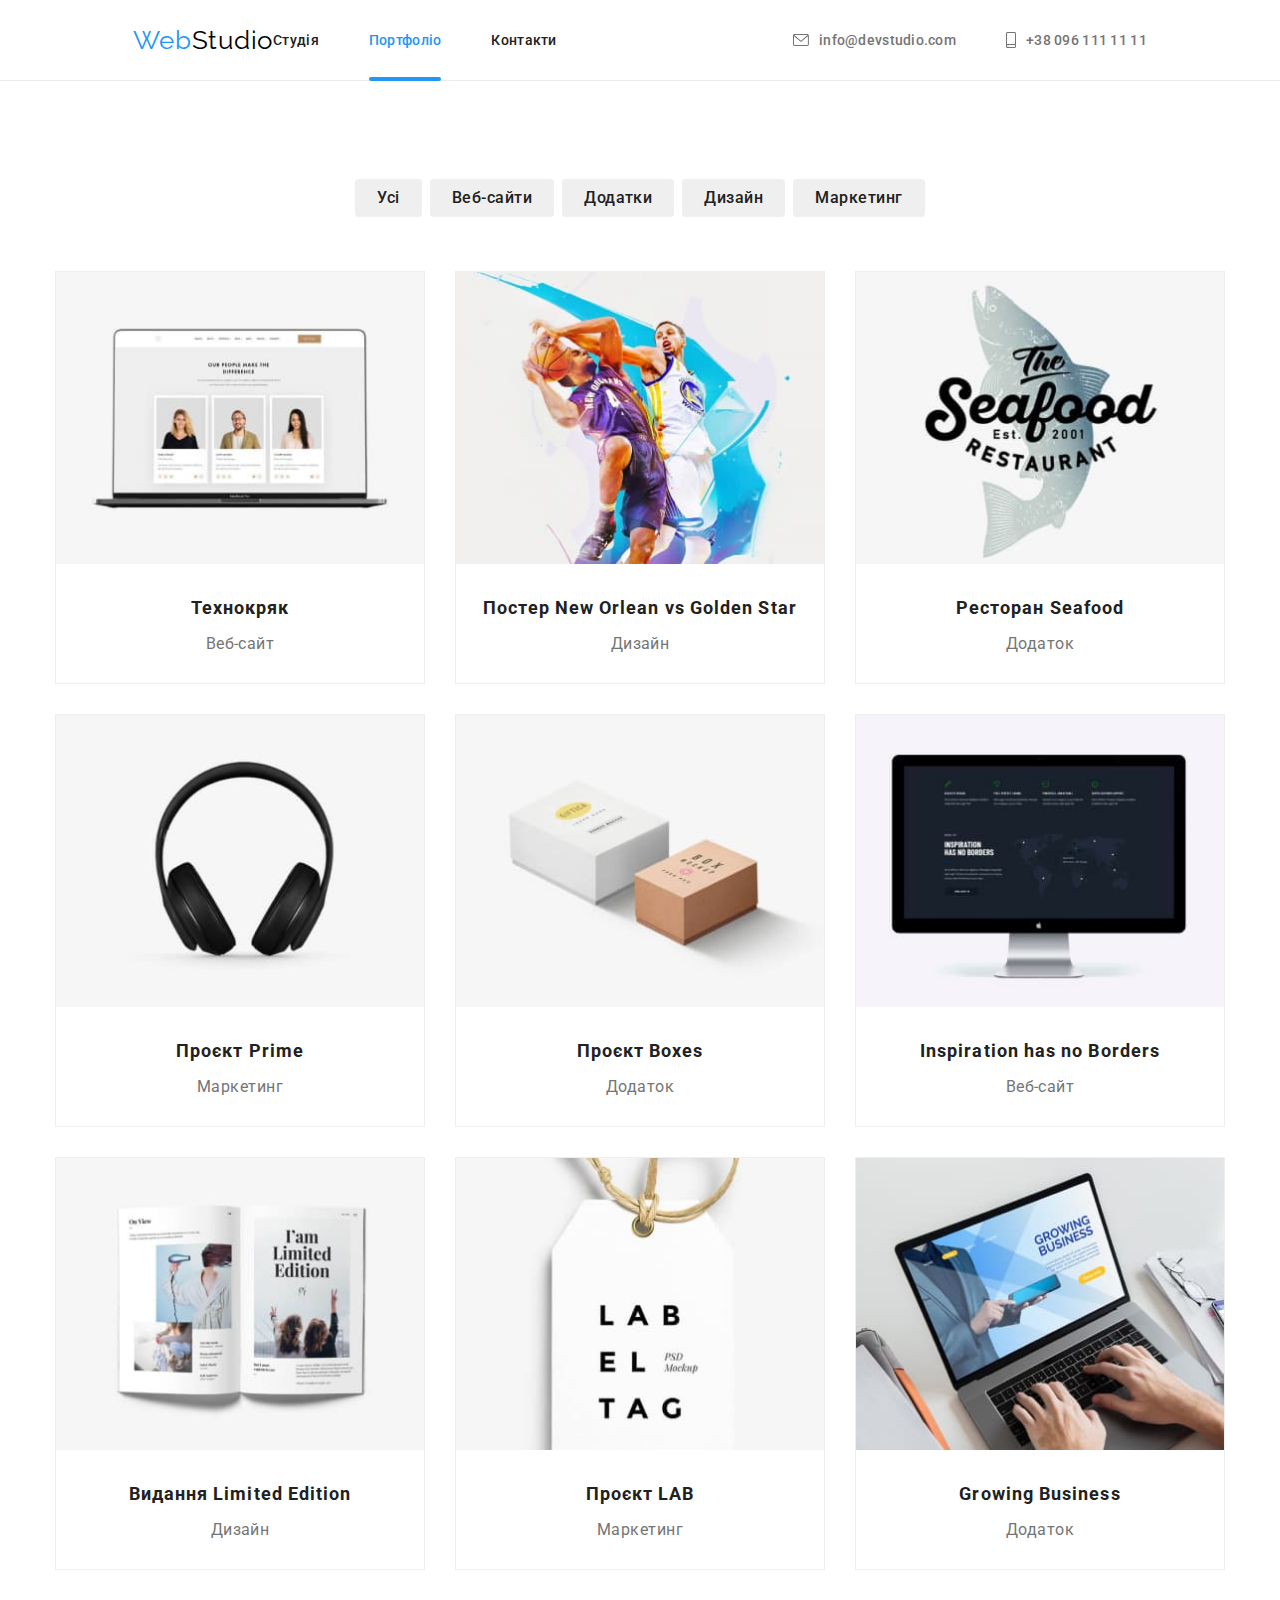
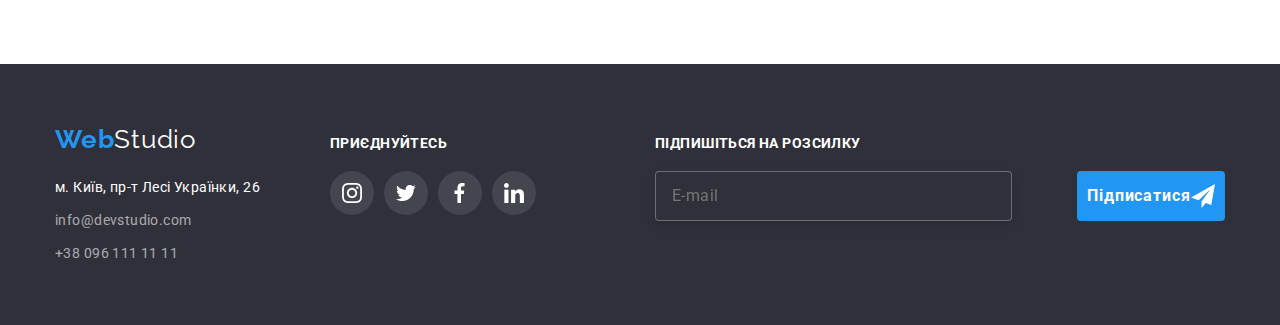
==== commit f4040e8d: "27.11" ====
--- a/portfolio.html
+++ b/portfolio.html
@@ -107,8 +107,10 @@
                                 <source srcset="./images/2-1mob.jpg 1x, ./images/2-1mob@2x.jpg 2x" media="(max-width:767px">
                                 <img src="./images/2-1.jpg" alt="notebook">
                             </picture>
-                        <p class="project__overlay">Ресурс пропонує комплексні пропозиції з різним рівнем функціоналу та сервісів. Все це дозволить відвідувачу отримати вичерпні відомості про компанію чи приватну особу.</p>
+                            <div class="project__info">
+                                <p>Ресурс пропонує комплексні пропозиції з різним рівнем функціоналу та сервісів. Все це дозволить відвідувачу отримати вичерпні відомості про компанію чи приватну особу.</p>
                         </div>
+                    </div>
                     <div class="project__text-container"> 
                         <h2  class="project__title">Технокряк</h2> 
                         <p class="project__text">Веб-сайт</p>
@@ -124,7 +126,9 @@
                                 <source srcset="./images/2-2mob.jpg 1x, ./images/2-2mob@2x.jpg 2x" media="(max-width:767px">
                                 <img src="./images/2-2.jpg" alt="basket">
                             </picture>
-                        <p class="project__overlay">123123123123123123123123123</p>
+                             <div class="project__info">
+                                    <p>123123123123123123123123123</p>
+                             </div>
                     </div>
                     <div class="project__text-container">
                         <h2 class="project__title">Постер New Orlean vs Golden Star</h2>
@@ -141,8 +145,10 @@
                                 <source srcset="./images/2-3mob.jpg 1x, ./images/2-3mob@2x.jpg 2x" media="(max-width:767px">
                                 <img src="./images/2-3.jpg" alt="seafood">
                             </picture>
-                    <p class="project__overlay">123123123123123123123123123</p>
-                    </div>
+                             <div class="project__info">
+                                <p>123123123123123123123123123</p>
+                             </div>
+                </div>
                     <div class="project__text-container">
                     <h2 class="project__title">Ресторан Seafood</h2>
                     <p class="project__text">Додаток</p>
@@ -158,8 +164,10 @@
                                 <source srcset="./images/2-4mob.jpg 1x, ./images/2-4mob@2x.jpg 2x" media="(max-width:767px">
                                 <img src="./images/2-4.jpg" alt="sony">
                             </picture>
-                    <p class="project__overlay">123123123123123123123123123</p>
-                    </div>
+                             <div class="project__info">
+                                <p>123123123123123123123123123</p>
+                             </div>
+                </div>
                     <div class="project__text-container">
                     <h2 class="project__title">Проєкт Prime</h2>
                     <p class="project__text">Маркетинг</p>
@@ -174,9 +182,11 @@
                                 <source srcset="./images/2-5tablet.jpg 1x, ./images/2-5tablet@2x.jpg 2x" media="(min-width:768px">
                                 <source srcset="./images/2-5mob.jpg 1x, ./images/2-5mob@2x.jpg 2x" media="(max-width:767px">
                                 <img src="./images/2-5.jpg" alt="box">
-                            </picture>  
-                    <p class="project__overlay">123123123123123123123123123</p>
-                    </div>
+                            </picture> 
+                             <div class="project__info"> 
+                                <p>123123123123123123123123123</p>
+                             </div>
+                </div>
                     <div class="project__text-container">
                     <h2 class="project__title">Проєкт Boxes</h2>
                     <p class="project__text">Додаток</p>
@@ -192,7 +202,9 @@
                                 <source srcset="./images/2-6mob.jpg 1x, ./images/2-6mob@2x.jpg 2x" media="(max-width:767px">
                                 <img src="./images/2-6.jpg" alt="monik">
                             </picture>
-                    <p class="project__overlay">123123123123123123123123123</p>
+                            <div class="project__info">
+                                <p>123123123123123123123123123</p>
+                            </div>
                     </div>
                     <div class="project__text-container">
                     <h2 class="project__title">Inspiration has no Borders</h2>
@@ -209,8 +221,10 @@
                                 <source srcset="./images/2-7mob.jpg 1x, ./images/2-7mob@2x.jpg 2x" media="(max-width:767px">
                                 <img src="./images/2-7.jpg" alt="book">
                             </picture>
-                    <p class="project__overlay">123123123123123123123123123</p>
-                    </div>
+                             <div class="project__info">
+                                <p>123123123123123123123123123</p>
+                             </div>
+                </div>
                     <div class="project__text-container">
                     <h2 class="project__title">Видання Limited Edition</h2>
                     <p class="project__text">Дизайн</p>
@@ -226,8 +240,10 @@
                                 <source srcset="./images/2-8mob.jpg 1x, ./images/2-8mob@2x.jpg 2x" media="(max-width:767px">
                                 <img src="./images/2-8.jpg" alt="lab">
                             </picture>
-                    <p class="project__overlay">123123123123123123123123123</p>
-                    </div>
+                             <div class="project__info">
+                                <p>123123123123123123123123123</p>
+                             </div>
+                </div>
                     <div class="project__text-container">
                     <h2 class="project__title">Проєкт LAB</h2>
                     <p class="project__text">Маркетинг</p>
@@ -243,8 +259,10 @@
                                 <source srcset="./images/2-9mob.jpg 1x, ./images/2-9mob@2x.jpg 2x" media="(max-width:767px">
                                 <img src="./images/2-9.jpg" alt="work">
                             </picture>
-                    <p class="project__overlay">123123123123123123123123123</p>
-                    </div>
+                             <div class="project__info">
+                                <p>123123123123123123123123123</p>
+                             </div>
+                </div>
                     <div class="project__text-container">
                     <h2 class="project__title">Growing Business</h2>
                     <p class="project__text">Додаток</p>
--- a/css/main.min.css
+++ b/css/main.min.css
@@ -1 +1 @@
-body{font-family:"Roboto",sans-serif;font-style:normal;font-weight:400;font-size:14px;text-align:center;text-decoration:none;background-color:#fff;color:#212121;text-decoration:none}@media screen and (min-width: 480px){body{overflow-x:hidden;width:100%}}*{margin:0px;padding:0px;-webkit-box-sizing:border-box;box-sizing:border-box}button{cursor:pointer;font-family:inherit}img{display:block;max-width:100%;height:auto}ul{list-style-type:none}li,a{text-decoration:none}.title{font-weight:700;font-size:28px;line-height:33px;text-align:center;letter-spacing:.03em;color:#212121;margin-bottom:30px}@media screen and (min-width: 768px){.title{font-size:28px;line-height:33px}}@media screen and (min-width: 1200px){.title{margin-bottom:50px;font-size:36px;line-height:42px}}@media screen and (min-width: 480px){.section{padding:60px 0}}@media screen and (min-width: 768px){.section{padding:60px 0}}@media screen and (min-width: 1200px){.section{padding:94px 0}}.container{padding-left:15px;padding-right:15px;margin-left:auto;margin-right:auto;margin:0 auto}@media screen and (min-width: 480px){.container{max-width:480px}}@media screen and (min-width: 480px)and (min-width: 768px){.container{max-width:768px}}@media screen and (min-width: 480px)and (min-width: 1200px){.container{max-width:1200px}}.backdrop{position:fixed;top:0;left:0;width:100%;height:100%;display:-webkit-box;display:-ms-flexbox;display:flex;-webkit-box-align:center;-ms-flex-align:center;align-items:center;-webkit-box-pack:center;-ms-flex-pack:center;justify-content:center;padding:15px;opacity:1;visibility:visible;pointer-events:all;overflow-y:scroll;background:rgba(0,0,0,.2);z-index:100}@media screen and (max-height: 660px){.backdrop{display:block}}.backdrop.is-hidden{opacity:0;pointer-events:none}.modal{position:relative;width:100%;margin:0 auto;border-radius:4px;min-height:609px;max-width:450px;background-color:#fff;-webkit-box-shadow:0px 1px 3px rgba(0,0,0,.12),0px 1px 1px rgba(0,0,0,.14),0px 2px 1px rgba(0,0,0,.2);box-shadow:0px 1px 3px rgba(0,0,0,.12),0px 1px 1px rgba(0,0,0,.14),0px 2px 1px rgba(0,0,0,.2);border-radius:4px}@media screen and (min-width: 768px){.modal{min-height:609px;min-width:450px}}@media screen and (min-width: 1200px){.modal{min-height:581px;min-width:528px}}.modal__textarea{display:block;width:100%;height:120px;resize:none;padding:12px 16px;font-size:12px;line-height:14px;letter-spacing:.01em;color:#212121;cursor:pointer;margin-top:4px;border:1px solid rgba(33,33,33,.2);border-radius:4px;-webkit-transition:border 250ms cubic-bezier(0.4, 0, 0.2, 1);transition:border 250ms cubic-bezier(0.4, 0, 0.2, 1)}.modal__textarea:focus{border:1px solid #2196f3;border-radius:4px}.modal__textarea::-webkit-input-placeholder{color:rgba(117,117,117,.5)}.modal__textarea::-moz-placeholder{color:rgba(117,117,117,.5)}.modal__textarea:-ms-input-placeholder{color:rgba(117,117,117,.5)}.modal__textarea::-ms-input-placeholder{color:rgba(117,117,117,.5)}.modal__textarea::placeholder{color:rgba(117,117,117,.5)}.modal .modal__form{display:block;width:100%;height:609px;padding:40px;font-size:12px;line-height:14px;letter-spacing:.01em;color:#757575}@media screen and (min-width: 768px){.modal .modal__form{height:609px}}@media screen and (min-width: 1200px){.modal .modal__form{height:581px}}.modal .modal__form .modal-text{width:370px;font-weight:700;font-size:20px;line-height:30px;display:-webkit-box;display:-ms-flexbox;display:flex;-webkit-box-pack:center;-ms-flex-pack:center;justify-content:center;text-align:center;-webkit-box-align:center;-ms-flex-align:center;align-items:center;letter-spacing:.03em;color:#212121;margin-bottom:12px}@media screen and (min-width: 768px){.modal .modal__form .modal-text{line-height:30px;width:370px}}@media screen and (min-width: 1200px){.modal .modal__form .modal-text{line-height:23px;width:auto}}.modal .modal__form .modal__label{display:-webkit-box;display:-ms-flexbox;display:flex;-webkit-box-orient:vertical;-webkit-box-direction:normal;-ms-flex-direction:column;flex-direction:column;text-align:left;-webkit-box-align:start;-ms-flex-align:start;align-items:flex-start;cursor:pointer;font-size:12px;line-height:14px;letter-spacing:.01em;color:#757575;margin-bottom:10px}.modal .modal__form .modal__label .modal__input-wrapper{position:relative;display:-webkit-box;display:-ms-flexbox;display:flex;width:100%;margin-top:4px;font-size:14px;line-height:24px;letter-spacing:.03em;color:#757575}.modal .modal__form .modal__label .modal__input-wrapper .modal-input{width:100%;height:40px;cursor:pointer;outline:none;border:1px solid rgba(33,33,33,.2);border-radius:4px;padding-left:42px;-webkit-transition:border 250ms cubic-bezier(0.4, 0, 0.2, 1);transition:border 250ms cubic-bezier(0.4, 0, 0.2, 1)}.modal .modal__form .modal__label .modal__input-wrapper .modal-input:focus{border:1px solid #2196f3;border-radius:4px}.modal .modal__form .modal__label .modal__input-wrapper .modal-input:focus-within{border:1px solid #2196f3;border-radius:4px}.modal .modal__form .modal__label .modal__input-wrapper .modal-input:focus~.modal-icon{fill:#2196f3}.modal .modal__icon{position:absolute;left:12px;top:50%;cursor:pointer;-webkit-transform:translateY(-50%);transform:translateY(-50%);-webkit-transition:fill 250ms cubic-bezier(0.4, 0, 0.2, 1);transition:fill 250ms cubic-bezier(0.4, 0, 0.2, 1)}.modal .checkbox{width:400px;height:24px;display:-webkit-box;display:-ms-flexbox;display:flex;margin:20px 0 0 12px;padding:0;-webkit-box-align:center;-ms-flex-align:center;align-items:center;cursor:pointer;font-size:12px;line-height:14px}@media screen and (min-width: 768px){.modal .checkbox{font-size:12px;line-height:14px}}@media screen and (min-width: 1200px){.modal .checkbox{font-size:14px;line-height:24px}}.modal .checkbox__contract{color:#2196f3;margin-left:5px;text-decoration:underline}.modal .checkbox .modal-input-wrapper-checkbox{width:0}.modal .checkbox .checkbox-input{-moz-appearance:none;appearance:none;-webkit-appearance:none;position:absolute}.modal .checkbox .checkbox-custom-box{display:-webkit-box;display:-ms-flexbox;display:flex;-webkit-box-align:center;-ms-flex-align:center;align-items:center;-webkit-box-pack:center;-ms-flex-pack:center;justify-content:center;width:16px;height:15px;margin-right:8px;border:1.5px solid #212121;border-radius:2px;cursor:pointer;-webkit-transition:background 250ms cubic-bezier(0.4, 0, 0.2, 1),border-color 250ms cubic-bezier(0.4, 0, 0.2, 1);transition:background 250ms cubic-bezier(0.4, 0, 0.2, 1),border-color 250ms cubic-bezier(0.4, 0, 0.2, 1)}.modal .checkbox .checkbox-input:checked+.checkbox-custom-box{background:#2196f3;border-color:rgba(0,0,0,0)}.modal__form-button{width:200px;height:50px;background:#2196f3;border-radius:4px;border:none;font-weight:700;font-size:16px;line-height:30px;display:-webkit-box;display:-ms-flexbox;display:flex;-webkit-box-pack:center;-ms-flex-pack:center;justify-content:center;-webkit-box-align:center;-ms-flex-align:center;align-items:center;text-align:center;letter-spacing:.06em;color:#fff;-webkit-box-shadow:0px 4px 4px rgba(0,0,0,.15);box-shadow:0px 4px 4px rgba(0,0,0,.15);margin:auto;margin-top:30px;-webkit-transition:background 250ms cubic-bezier(0.4, 0, 0.2, 1);transition:background 250ms cubic-bezier(0.4, 0, 0.2, 1)}.modal__form-button:hover,.modal__form-button:focus{background:#188ce8;-webkit-box-shadow:0px 4px 4px rgba(0,0,0,.15);box-shadow:0px 4px 4px rgba(0,0,0,.15)}.close{position:absolute;width:30px;height:30px;right:8px;top:8px;background:#fff;background-image:url(../images/Vector.svg);background-repeat:no-repeat;background-size:10px;background-position:center;border-radius:50%;border:1px solid rgba(0,0,0,.1);cursor:pointer;-webkit-transition:background-image 250ms cubic-bezier(0.4, 0, 0.2, 1);transition:background-image 250ms cubic-bezier(0.4, 0, 0.2, 1)}.close:focus,.close:hover{background-image:url(../images/VectorBlu.svg)}.benefits{background-color:var(--white)}.benefits__list{display:-webkit-box;display:-ms-flexbox;display:flex;-ms-flex-wrap:wrap;flex-wrap:wrap;-webkit-box-pack:justify;-ms-flex-pack:justify;justify-content:space-between;gap:30px}.benefits__box{display:-webkit-box;display:-ms-flexbox;display:flex;height:120px;background-size:contain;background-position:center;background-color:#f5f4fa;margin-bottom:30px;border-radius:4px;-webkit-box-pack:center;-ms-flex-pack:center;justify-content:center;-webkit-box-align:center;-ms-flex-align:center;align-items:center}.benefits__title{color:#212121;margin-bottom:10px;font-weight:700;font-size:14px;line-height:16px;letter-spacing:.03em;text-transform:uppercase;text-align:center}.benefits__description{line-height:24px;letter-spacing:.03em;color:#757575;line-height:24px;letter-spacing:.03em;text-align:left}.benefits__item{width:100%}@media screen and (min-width: 768px){.benefits__title{text-align:left}.benefits__description{line-height:24px;letter-spacing:.03em}.benefits__item{-ms-flex-wrap:wrap;flex-wrap:wrap;-ms-flex-preferred-size:calc((100% - 30px)/2);flex-basis:calc((100% - 30px)/2)}}@media screen and (min-width: 1200px){.benefits{display:block}.benefits__title{text-align:left}.benefits__item{width:270px;-ms-flex-wrap:nowrap;flex-wrap:nowrap;-ms-flex-preferred-size:auto;flex-basis:auto}}.bisnes{color:#fff;background-image:-webkit-gradient(linear, left top, right top, from(rgba(47, 48, 58, 0.4)), to(rgba(47, 48, 58, 0.4))),url("../images/fon.jpg");background-image:linear-gradient(to right, rgba(47, 48, 58, 0.4), rgba(47, 48, 58, 0.4)),url("../images/fon.jpg");background-size:cover;background-position:center;background-repeat:no-repeat;-webkit-box-pack:center;-ms-flex-pack:center;justify-content:center;max-width:480px;margin-top:0;margin:auto;outline:1px solid #212121;padding:118px 0}@media screen and (min-width: 768px){.bisnes{padding:118px 0;max-width:768px}}@media screen and (min-width: 1200px){.bisnes{padding:200px 0;max-width:1600px}}@media(min-device-pixel-ratio: 2),(-webkit-min-device-pixel-ratio: 2),(min-resolution: 192dpi),(min-resolution: 2dppx){.bisnes{background-image:-webkit-gradient(linear, left top, right top, from(rgba(47, 48, 58, 0.4)), to(rgba(47, 48, 58, 0.4))),url(../images/fon@2x.jpg);background-image:linear-gradient(to right, rgba(47, 48, 58, 0.4), rgba(47, 48, 58, 0.4)),url(../images/fon@2x.jpg)}}.bisnes__title{font-weight:900;font-size:26px;line-height:42px;text-align:center;letter-spacing:.06em;text-transform:uppercase;color:#fff;max-width:360px;margin:0 auto 30px}@media screen and (min-width: 768px){.bisnes__title{font-size:26px;line-height:42px;max-width:360px}}@media screen and (min-width: 1200px){.bisnes__title{font-size:44px;line-height:60px;max-width:696px}}.bisnes__button{background-color:#2196f3;width:200px;height:50px;border-radius:4px;border:none;font-weight:700;font-size:16px;line-height:30px;display:-webkit-box;display:-ms-flexbox;display:flex;-webkit-box-pack:center;-ms-flex-pack:center;justify-content:center;-webkit-box-align:center;-ms-flex-align:center;align-items:center;text-align:center;letter-spacing:.06em;color:#fff;-webkit-transition:background-color 250ms cubic-bezier(0.4, 0, 0.2, 1);transition:background-color 250ms cubic-bezier(0.4, 0, 0.2, 1)}.bisnes__button:hover{background-color:#188ce8}.bisnes .container{display:-webkit-box;display:-ms-flexbox;display:flex;-webkit-box-align:center;-ms-flex-align:center;align-items:center;-webkit-box-orient:vertical;-webkit-box-direction:normal;-ms-flex-direction:column;flex-direction:column;-webkit-box-pack:center;-ms-flex-pack:center;justify-content:center}.filter{gap:8px;display:-webkit-box;display:-ms-flexbox;display:flex;-ms-flex-wrap:wrap;flex-wrap:wrap;-webkit-box-pack:start;-ms-flex-pack:start;justify-content:flex-start;-webkit-box-align:center;-ms-flex-align:center;align-items:center;margin-bottom:40px}.filter__button{padding:6px 22px;font-weight:500;font-size:16px;line-height:26px;text-align:center;letter-spacing:.03em;color:#212121;margin:4px;border:none;border-radius:4px;-webkit-transition:color 250ms cubic-bezier(0.4, 0, 0.2, 1),background-color 250ms cubic-bezier(0.4, 0, 0.2, 1),border-radius 250ms cubic-bezier(0.4, 0, 0.2, 1),-webkit-box-shadow 250ms cubic-bezier(0.4, 0, 0.2, 1);transition:color 250ms cubic-bezier(0.4, 0, 0.2, 1),background-color 250ms cubic-bezier(0.4, 0, 0.2, 1),border-radius 250ms cubic-bezier(0.4, 0, 0.2, 1),-webkit-box-shadow 250ms cubic-bezier(0.4, 0, 0.2, 1);transition:color 250ms cubic-bezier(0.4, 0, 0.2, 1),background-color 250ms cubic-bezier(0.4, 0, 0.2, 1),box-shadow 250ms cubic-bezier(0.4, 0, 0.2, 1),border-radius 250ms cubic-bezier(0.4, 0, 0.2, 1);transition:color 250ms cubic-bezier(0.4, 0, 0.2, 1),background-color 250ms cubic-bezier(0.4, 0, 0.2, 1),box-shadow 250ms cubic-bezier(0.4, 0, 0.2, 1),border-radius 250ms cubic-bezier(0.4, 0, 0.2, 1),-webkit-box-shadow 250ms cubic-bezier(0.4, 0, 0.2, 1)}.filter__button:hover,.filter__button:focus{background-color:#2196f3;color:#fff;-webkit-box-shadow:0px 3px 1px rgba(0,0,0,.1),0px 1px 2px rgba(0,0,0,.08),0px 2px 2px rgba(0,0,0,.12);box-shadow:0px 3px 1px rgba(0,0,0,.1),0px 1px 2px rgba(0,0,0,.08),0px 2px 2px rgba(0,0,0,.12);border-radius:4px}@media screen and (min-width: 768px){.filter{display:-webkit-box;display:-ms-flexbox;display:flex;-ms-flex-wrap:nowrap;flex-wrap:nowrap;-webkit-box-pack:center;-ms-flex-pack:center;justify-content:center;gap:0}}@media screen and (min-width: 1200px){.filter{display:-webkit-box;display:-ms-flexbox;display:flex;-ms-flex-wrap:nowrap;flex-wrap:nowrap;-webkit-box-pack:center;-ms-flex-pack:center;justify-content:center;margin-bottom:50px;gap:0}}.clients{margin:0;padding:0;display:-webkit-box;display:-ms-flexbox;display:flex;-ms-flex-wrap:wrap;flex-wrap:wrap;-webkit-box-pack:justify;-ms-flex-pack:justify;justify-content:space-between;gap:30px}.clients__link{width:100%;height:92px;display:-webkit-box;display:-ms-flexbox;display:flex;-webkit-box-align:center;-ms-flex-align:center;align-items:center;-webkit-box-pack:center;-ms-flex-pack:center;justify-content:center;border:1px solid #afb1b8;border-radius:4px;fill:#afb1b8;outline:none;-webkit-transition:fill 250ms cubic-bezier(0.4, 0, 0.2, 1),border 250ms cubic-bezier(0.4, 0, 0.2, 1);transition:fill 250ms cubic-bezier(0.4, 0, 0.2, 1),border 250ms cubic-bezier(0.4, 0, 0.2, 1)}.clients__link:hover,.clients__link:focus{fill:#2196f3;border:1px solid #2196f3}.clients__item{width:calc(50% - 15px);height:92px}@media screen and (min-width: 768px){.clients{display:-webkit-box;display:-ms-flexbox;display:flex;-webkit-box-pack:justify;-ms-flex-pack:justify;justify-content:space-between;margin:0;padding:0}.clients__item{display:-webkit-box;display:-ms-flexbox;display:flex;width:calc(33.33% - 20px)}}@media screen and (min-width: 1200px){.clients{display:-webkit-box;display:-ms-flexbox;display:flex;-webkit-box-pack:justify;-ms-flex-pack:justify;justify-content:space-between;-ms-flex-wrap:nowrap;flex-wrap:nowrap;margin:0;padding:0}.clients__item{display:-webkit-box;display:-ms-flexbox;display:flex;width:calc(16.6666666667% - 25px)}}.footer{background-color:#2f303a;text-align:center;padding:60px 0px}.footer__title{font-weight:700;font-size:14px;line-height:16px;letter-spacing:.03em;text-transform:uppercase;color:#fff}.footer-contacts{-webkit-transition:color 250ms cubic-bezier(0.4, 0, 0.2, 1);transition:color 250ms cubic-bezier(0.4, 0, 0.2, 1)}.footer-contacts__item{margin-bottom:9px}.footer-contacts__item:nth-last-of-type(1){margin-bottom:0}.footer-contacts__google{line-height:24px;letter-spacing:.03em;color:#fff;text-align:center;text-decoration:none;font-style:normal;-webkit-transition:color 250ms cubic-bezier(0.4, 0, 0.2, 1);transition:color 250ms cubic-bezier(0.4, 0, 0.2, 1)}.footer-contacts__google:hover,.footer-contacts__google:focus{color:#2196f3}.footer-contacts__info{line-height:24px;letter-spacing:.03em;color:rgba(255,255,255,.6);margin:0px;text-decoration:none;font-style:normal}.footer-contacts__info:focus,.footer-contacts__info:hover{color:#2196f3}.footer-contacts .footer .logo{margin-bottom:20px}.footer .container{display:-webkit-box;display:-ms-flexbox;display:flex;-webkit-box-orient:vertical;-webkit-box-direction:normal;-ms-flex-direction:column;flex-direction:column;gap:60px;-webkit-box-align:center;-ms-flex-align:center;align-items:center}@media screen and (min-width: 768px){.footer{text-align:center}.footer .container{-webkit-box-orient:horizontal;-webkit-box-direction:normal;-ms-flex-direction:row;flex-direction:row;-ms-flex-wrap:wrap;flex-wrap:wrap;-webkit-box-align:baseline;-ms-flex-align:baseline;align-items:baseline;-ms-flex-pack:distribute;justify-content:space-around}.footer-contacts{padding-bottom:0;-webkit-transition:color 250ms cubic-bezier(0.4, 0, 0.2, 1);transition:color 250ms cubic-bezier(0.4, 0, 0.2, 1)}.footer .logo{margin-bottom:20px}}@media screen and (min-width: 1200px){.footer{text-align:left;display:list-item}.footer__title{font-weight:700;font-size:14px;line-height:16px;letter-spacing:.03em;text-transform:uppercase;color:#fff}.footer .container{-webkit-box-orient:horizontal;-webkit-box-direction:normal;-ms-flex-direction:row;flex-direction:row;-ms-flex-wrap:wrap;flex-wrap:wrap;-webkit-box-align:baseline;-ms-flex-align:baseline;align-items:baseline;-webkit-box-pack:start;-ms-flex-pack:start;justify-content:flex-start;gap:70px;display:-webkit-box;display:-ms-flexbox;display:flex;-ms-flex-wrap:nowrap;flex-wrap:nowrap}.footer-contacts{padding-bottom:0;-webkit-transition:color 250ms cubic-bezier(0.4, 0, 0.2, 1);transition:color 250ms cubic-bezier(0.4, 0, 0.2, 1)}.footer-contacts__item{margin-bottom:9px}.footer-contacts__item:nth-last-of-type(1){margin-bottom:0}.footer-contacts__google{line-height:24px;letter-spacing:.03em;color:#fff;text-decoration:none;font-style:normal;-webkit-transition:color 250ms cubic-bezier(0.4, 0, 0.2, 1);transition:color 250ms cubic-bezier(0.4, 0, 0.2, 1)}.footer-contacts__info{line-height:24px;letter-spacing:.03em;color:rgba(255,255,255,.6);margin:0px;text-decoration:none;font-style:normal}.footer .logo{margin-bottom:20px}}.header{border-bottom:1px solid #ececec;padding-bottom:0;padding-top:0;background-color:#fff}.header__list{display:none}@media screen and (min-width: 768px){.header__list{display:-webkit-box;display:-ms-flexbox;display:flex;-webkit-box-pack:justify;-ms-flex-pack:justify;justify-content:space-between;gap:50px}}@media(min-width: 769px)and (max-width: 1200px){.header__list{display:-webkit-box;display:-ms-flexbox;display:flex;-webkit-box-pack:justify;-ms-flex-pack:justify;justify-content:space-between;-webkit-box-align:center;-ms-flex-align:center;align-items:center}}.header__item{text-decoration:none}.header__menu{display:-webkit-box;display:-ms-flexbox;display:flex;-webkit-box-align:center;-ms-flex-align:center;align-items:center;-webkit-box-pack:justify;-ms-flex-pack:justify;justify-content:space-between}.header__contact{display:none}.header__contact-link{font-weight:500;line-height:16px;letter-spacing:.02em;color:#757575;text-decoration:none;display:-webkit-box;display:-ms-flexbox;display:flex;font-style:normal;-webkit-box-align:center;-ms-flex-align:center;align-items:center;fill:currentColor;-webkit-transition:color 250ms cubic-bezier(0.4, 0, 0.2, 1);transition:color 250ms cubic-bezier(0.4, 0, 0.2, 1)}.header__contact-link:focus,.header__contact-link:hover{color:#2196f3}@media screen and (min-width: 768px){.header__contact-link{padding:5px 0}}@media screen and (min-width: 768px){.header__contact{display:-webkit-box;display:-ms-flexbox;display:flex;-webkit-box-orient:vertical;-webkit-box-direction:normal;-ms-flex-direction:column;flex-direction:column;-webkit-box-align:start;-ms-flex-align:start;align-items:flex-start;-webkit-box-pack:justify;-ms-flex-pack:justify;justify-content:space-between;gap:0;padding:0}}@media screen and (min-width: 1200px){.header__contact{display:-webkit-box;display:-ms-flexbox;display:flex;-webkit-box-align:start;-ms-flex-align:start;align-items:flex-start;-webkit-box-orient:horizontal;-webkit-box-direction:normal;-ms-flex-direction:row;flex-direction:row;-webkit-box-pack:justify;-ms-flex-pack:justify;justify-content:space-between;-webkit-box-align:center;-ms-flex-align:center;align-items:center;padding:32px 0;gap:50px}}.header .container{padding:0;-webkit-box-align:center;-ms-flex-align:center;align-items:center}@media screen and (min-width: 768px){.header .container{display:-webkit-box;display:-ms-flexbox;display:flex;-webkit-box-pack:justify;-ms-flex-pack:justify;justify-content:space-between}}@media screen and (min-width: 1200px){.header .container{display:-webkit-box;display:-ms-flexbox;display:flex;-ms-flex-pack:distribute;justify-content:space-around;max-width:100%}}.black{position:relative;color:#212121;font-weight:500;line-height:16px;letter-spacing:.02em;margin:auto;font-style:normal;display:block;padding:32px 0px;-webkit-transition:color 250ms cubic-bezier(0.4, 0, 0.2, 1);transition:color 250ms cubic-bezier(0.4, 0, 0.2, 1)}.black:focus,.black:hover{color:#2196f3;fill:#2196f3}.icon-header{margin-right:10px}.active{color:#2196f3}.active::after{content:"";position:absolute;display:block;width:100%;height:4px;background:#2196f3;border-radius:2px;bottom:-1px}.join{color:#fff;font-style:normal;display:-webkit-inline-box;display:-ms-inline-flexbox;display:inline-flex;-webkit-box-orient:vertical;-webkit-box-direction:normal;-ms-flex-direction:column;flex-direction:column;text-transform:uppercase;width:206px;height:80px}.logo{font-family:"Raleway",sans-serif;letter-spacing:.03em;font-size:26px;line-height:31px;color:#2196f3;text-decoration:none}.logo__footer{color:#fff}.logo__header{color:#000}@media screen and (min-width: 480px){.logo{margin-bottom:16px;margin-top:16px}.footer .logo{display:-webkit-box;display:-ms-flexbox;display:flex;-webkit-box-pack:center;-ms-flex-pack:center;justify-content:center;-webkit-box-align:center;-ms-flex-align:center;align-items:center;margin-right:0}}@media screen and (min-width: 768px){.logo{margin-bottom:24px;margin-top:24px;margin-right:88px}.footer .logo{display:block}}@media screen and (min-width: 1200px){.logo{margin-right:93px;margin-top:0;margin-bottom:0}.footer .logo{display:block}}.menu-button{display:-webkit-box;display:-ms-flexbox;display:flex;-webkit-box-align:center;-ms-flex-align:center;align-items:center;-webkit-box-pack:center;-ms-flex-pack:center;justify-content:center;margin:0;border:none;background-color:rgba(0,0,0,0);cursor:pointer;padding:0;margin-left:auto}@media screen and (min-width: 768px){.menu-button{display:none}}.mob-menu{position:fixed;z-index:1;top:0;left:0;width:100%;height:100%;display:-webkit-box;display:-ms-flexbox;display:flex;-webkit-box-orient:vertical;-webkit-box-direction:normal;-ms-flex-direction:column;flex-direction:column;background-color:#fff;padding:48px 40px}.mob-menu.is-hidden{opacity:0;pointer-events:none;visibility:hidden}.menu-close__btn{position:absolute;top:10px;right:15px;border:none;background-color:rgba(0,0,0,0);cursor:pointer;padding:0;fill:#212121}.menu-close__btn:hover,.menu-close__btn:focus{fill:#2196f3}.mob-menu__navigation{margin-bottom:auto}.mob-menu__list,.mob-connect__list{display:-webkit-box;display:-ms-flexbox;display:flex;-webkit-box-orient:vertical;-webkit-box-direction:normal;-ms-flex-direction:column;flex-direction:column;-webkit-box-align:start;-ms-flex-align:start;align-items:flex-start}.mob-menu__link{font-weight:500;font-size:40px;line-height:1.2;letter-spacing:.02em;color:#212121}.mob-menu__link:hover,.mob-menu__link:focus{color:#2196f3}.mob-menu__item:not(:last-child){margin-bottom:32px}.mob-connect__item{margin-bottom:32px}.mob-mail__item{margin-bottom:64px}.mob-tel__link{font-weight:500;font-size:34px;line-height:1.2;letter-spacing:.02em;color:#2196f3}.mob-connect__link{font-weight:500;font-size:24px;line-height:1.2;letter-spacing:.02em;color:#757575}.mob-menu__link--active{color:#2196f3}.mob-soc__list{display:-webkit-box;display:-ms-flexbox;display:flex;-webkit-box-pack:start;-ms-flex-pack:start;justify-content:flex-start}.mob-soc__item:not(:first-child){padding-left:10px}.mob-soc__item:not(:last-child){padding-right:10px;border-right:1px solid rgba(33,33,33,.2)}.mob-soc__link{font-weight:500;font-size:18px;line-height:1.2;color:#2196f3}.project-list{gap:30px;display:-webkit-box;display:-ms-flexbox;display:flex;-ms-flex-wrap:wrap;flex-wrap:wrap;-webkit-box-pack:justify;-ms-flex-pack:justify;justify-content:space-between}.project{max-width:450px;display:-webkit-box;display:-ms-flexbox;display:flex}@media screen and (min-width: 768px){.project{max-width:354px}}@media screen and (min-width: 1200px){.project{max-width:370px}}.project__link{display:block;border:1px solid #eee;background-color:#fff;-webkit-box-sizing:border-box;box-sizing:border-box;position:relative;overflow:hidden;-webkit-transition:background-color 250ms cubic-bezier(0.4, 0, 0.2, 1),border 250ms cubic-bezier(0.4, 0, 0.2, 1),-webkit-box-shadow 250ms cubic-bezier(0.4, 0, 0.2, 1);transition:background-color 250ms cubic-bezier(0.4, 0, 0.2, 1),border 250ms cubic-bezier(0.4, 0, 0.2, 1),-webkit-box-shadow 250ms cubic-bezier(0.4, 0, 0.2, 1);transition:background-color 250ms cubic-bezier(0.4, 0, 0.2, 1),border 250ms cubic-bezier(0.4, 0, 0.2, 1),box-shadow 250ms cubic-bezier(0.4, 0, 0.2, 1);transition:background-color 250ms cubic-bezier(0.4, 0, 0.2, 1),border 250ms cubic-bezier(0.4, 0, 0.2, 1),box-shadow 250ms cubic-bezier(0.4, 0, 0.2, 1),-webkit-box-shadow 250ms cubic-bezier(0.4, 0, 0.2, 1)}.project__link:hover .project__overlay,.project__link:focus .project__overlay{color:#fff;-webkit-transform:translateY(0%);transform:translateY(0%)}.project__image-container{position:relative;overflow:hidden}.project__image-container img{width:450px}@media screen and (min-width: 768px){.project__image-container img{width:354px}}@media screen and (min-width: 1200px){.project__image-container img{width:370px}}.project__overlay{position:absolute;top:0;left:0;display:-webkit-box;display:-ms-flexbox;display:flex;-webkit-box-align:center;-ms-flex-align:center;align-items:center;width:100%;height:100%;padding:24px;margin:0;-webkit-box-sizing:border-box;box-sizing:border-box;font-size:18px;line-height:28px;letter-spacing:.03em;color:#fff;background:rgba(33,150,243,.9);-webkit-transform:translateY(101%);transform:translateY(101%);-webkit-transition:-webkit-transform 250ms cubic-bezier(0.4, 0, 0.2, 1);transition:-webkit-transform 250ms cubic-bezier(0.4, 0, 0.2, 1);transition:transform 250ms cubic-bezier(0.4, 0, 0.2, 1);transition:transform 250ms cubic-bezier(0.4, 0, 0.2, 1), -webkit-transform 250ms cubic-bezier(0.4, 0, 0.2, 1)}.project__text-container{padding:24px 20px}.project__title{font-weight:700;font-size:18px;line-height:36px;letter-spacing:.06em;color:#212121;line-height:2.25em;padding:0}.project__text{font-size:16px;line-height:30px;letter-spacing:.03em;color:#757575}.socials{display:-webkit-box;display:-ms-flexbox;display:flex;-webkit-box-pack:justify;-ms-flex-pack:justify;justify-content:space-between;margin-top:20px}.socials__link{height:44px;width:44px;display:-webkit-box;display:-ms-flexbox;display:flex;-ms-flex-line-pack:center;align-content:center;-ms-flex-pack:distribute;justify-content:space-around;-webkit-box-align:center;-ms-flex-align:center;align-items:center;border-radius:50%;fill:#afb1b8;margin:0px;padding:0px;-webkit-transition:background-color 250ms cubic-bezier(0.4, 0, 0.2, 1);transition:background-color 250ms cubic-bezier(0.4, 0, 0.2, 1)}.socials__link:hover,.socials__link:focus{background-color:#2196f3;fill:#fff}.socials__image{height:20px;width:20px}.socials__image:hover,.socials__image:focus{fill:#fff}.socials__link--dark{background:rgba(255,255,255,.1)}.socials__image--dark{fill:#fff}.subscription{max-width:450px;-webkit-box-align:center;-ms-flex-align:center;align-items:center;width:100%}.subscription__label{width:100%}.subscription__footer-form{display:-webkit-box;display:-ms-flexbox;display:flex;-webkit-box-orient:vertical;-webkit-box-direction:normal;-ms-flex-direction:column;flex-direction:column;-webkit-box-align:center;-ms-flex-align:center;align-items:center;-ms-flex-pack:distribute;justify-content:space-around}.subscription__input{width:100%;height:50px;font-size:16px;line-height:20px;padding-left:16px;display:-webkit-box;display:-ms-flexbox;display:flex;-webkit-box-align:center;-ms-flex-align:center;align-items:center;letter-spacing:.03em;color:rgba(255,255,255,.6);background-color:#2f303a;border:1px solid rgba(255,255,255,.3);-webkit-filter:drop-shadow(0px 4px 4px rgba(0, 0, 0, 0.15));filter:drop-shadow(0px 4px 4px rgba(0, 0, 0, 0.15));border-radius:4px;margin:20px 0}.subscription__button{width:200px;height:50px;font-weight:700;font-size:16px;line-height:30px;display:-webkit-box;display:-ms-flexbox;display:flex;-webkit-box-pack:center;-ms-flex-pack:center;justify-content:center;-webkit-box-align:center;-ms-flex-align:center;align-items:center;text-align:center;letter-spacing:.06em;color:#fff;background:#2196f3;fill:var(--white);border-radius:4px;border:none;-webkit-transition:background-color 250ms cubic-bezier(0.4, 0, 0.2, 1);transition:background-color 250ms cubic-bezier(0.4, 0, 0.2, 1)}.subscription__button:hover,.subscription__button:focus{background-color:#188ce8}.subscription__button-submit{margin-left:10px}@media screen and (min-width: 768px){.subscription{max-width:450px;margin-left:0}.subscription__footer-form{margin-top:20px;display:-webkit-box;display:-ms-flexbox;display:flex}.subscription__input{width:100%;height:50px;font-size:16px;line-height:20px;padding-left:16px;display:-webkit-box;display:-ms-flexbox;display:flex;-webkit-box-align:center;-ms-flex-align:center;align-items:center;letter-spacing:.03em;color:rgba(255,255,255,.6);background-color:#2f303a;border:1px solid rgba(255,255,255,.3);-webkit-filter:drop-shadow(0px 4px 4px rgba(0, 0, 0, 0.15));filter:drop-shadow(0px 4px 4px rgba(0, 0, 0, 0.15));border-radius:4px;margin:0;margin-bottom:20px}.subscription__button-submit{margin-left:10px}}@media screen and (min-width: 1200px){.subscription{max-width:570px;margin-left:auto}.subscription__footer-form{margin-top:20px;display:-webkit-box;display:-ms-flexbox;display:flex;-webkit-box-orient:horizontal;-webkit-box-direction:normal;-ms-flex-direction:row;flex-direction:row}.subscription__input{width:100%;height:50px;font-size:16px;line-height:20px;padding-left:16px;display:-webkit-box;display:-ms-flexbox;display:flex;-webkit-box-align:center;-ms-flex-align:center;align-items:center;letter-spacing:.03em;color:rgba(255,255,255,.6);background-color:#2f303a;border:1px solid rgba(255,255,255,.3);-webkit-filter:drop-shadow(0px 4px 4px rgba(0, 0, 0, 0.15));filter:drop-shadow(0px 4px 4px rgba(0, 0, 0, 0.15));border-radius:4px;margin:0}.subscription__button{margin-left:12px}.subscription__button-submit{margin-left:10px}}.section .team{background-color:#f5f4fa}.team{max-width:450px}.team .team-list{display:-webkit-box;display:-ms-flexbox;display:flex;-ms-flex-wrap:wrap;flex-wrap:wrap;-webkit-box-pack:justify;-ms-flex-pack:justify;justify-content:space-between;gap:30px}.team .employee{background:#fff;-webkit-box-shadow:0px 1px 3px rgba(0,0,0,.12),0px 1px 1px rgba(0,0,0,.14),0px 2px 1px rgba(0,0,0,.2);box-shadow:0px 1px 3px rgba(0,0,0,.12),0px 1px 1px rgba(0,0,0,.14),0px 2px 1px rgba(0,0,0,.2);border-radius:0px 0px 4px 4px;font-size:16px;line-height:19px;display:-webkit-box;display:-ms-flexbox;display:flex;-webkit-box-orient:vertical;-webkit-box-direction:normal;-ms-flex-direction:column;flex-direction:column;-webkit-box-pack:center;-ms-flex-pack:center;justify-content:center;-webkit-box-align:center;-ms-flex-align:center;align-items:center}.team .employee-box__direction{font-size:16px;line-height:19px;text-align:center;letter-spacing:.03em;color:#757575}.team .employee-box__name{color:#212121;font-weight:500;font-size:16px;line-height:19px;text-align:center;letter-spacing:.03em;margin-bottom:10px}@media screen and (max-width: 768px){.team .employee-box__name{margin-top:30px}}@media screen and (min-width: 768px){.team{max-width:768px}.team .employee{display:-webkit-box;display:-ms-flexbox;display:flex;margin-bottom:0}.team .employee-box{padding:30px}}@media screen and (min-width: 1200px){.team{max-width:1200px}.team .employee{width:270px;display:block;padding:0}}@media screen and (min-width: 480px){.team__img{width:450px}}@media screen and (min-width: 768px){.team__img{width:354px}}@media screen and (min-width: 1200px){.team__img{width:270px}}@media screen and (max-width: 1200px){.work{display:none}}.work__list{display:-webkit-box;display:-ms-flexbox;display:flex;-webkit-box-pack:justify;-ms-flex-pack:justify;justify-content:space-between}.work__item{position:relative}.work__box{position:absolute;display:-webkit-box;display:-ms-flexbox;display:flex;-webkit-box-align:center;-ms-flex-align:center;align-items:center;-webkit-box-pack:center;-ms-flex-pack:center;justify-content:center;width:100%;height:70px;bottom:0;font-weight:700;font-size:14px;line-height:16px;text-align:center;letter-spacing:.03em;text-transform:uppercase;color:#fff;background:rgba(47,48,58,.8)}/*# sourceMappingURL=main.min.css.map */+body{font-family:"Roboto",sans-serif;font-style:normal;font-weight:400;font-size:14px;text-align:center;text-decoration:none;background-color:#fff;color:#212121;text-decoration:none}@media screen and (min-width: 480px){body{overflow-x:hidden;width:100%}}*{margin:0px;padding:0px;-webkit-box-sizing:border-box;box-sizing:border-box}button{cursor:pointer;font-family:inherit}img{display:block;max-width:100%;height:auto}ul{list-style-type:none}li,a{text-decoration:none}.title{font-weight:700;font-size:28px;line-height:33px;text-align:center;letter-spacing:.03em;color:#212121;margin-bottom:30px}@media screen and (min-width: 768px){.title{font-size:28px;line-height:33px}}@media screen and (min-width: 1200px){.title{margin-bottom:50px;font-size:36px;line-height:42px}}.section{padding:60px 0}@media screen and (min-width: 1200px){.section{padding:94px 0}}.container{padding-left:15px;padding-right:15px;margin-left:auto;margin-right:auto;margin:0 auto;max-width:480px}@media screen and (min-width: 768px){.container{max-width:768px}}@media screen and (min-width: 1200px){.container{max-width:1200px}}.backdrop{position:fixed;top:0;left:0;width:100%;height:100%;display:-webkit-box;display:-ms-flexbox;display:flex;-webkit-box-align:center;-ms-flex-align:center;align-items:center;-webkit-box-pack:center;-ms-flex-pack:center;justify-content:center;padding:15px;opacity:1;visibility:visible;pointer-events:all;overflow-y:scroll;background:rgba(0,0,0,.2);z-index:100}@media screen and (max-height: 660px){.backdrop{display:block}}.backdrop.is-hidden{opacity:0;pointer-events:none}.modal{position:relative;width:100%;margin:0 auto;border-radius:4px;min-height:609px;max-width:450px;background-color:#fff;-webkit-box-shadow:0px 1px 3px rgba(0,0,0,.12),0px 1px 1px rgba(0,0,0,.14),0px 2px 1px rgba(0,0,0,.2);box-shadow:0px 1px 3px rgba(0,0,0,.12),0px 1px 1px rgba(0,0,0,.14),0px 2px 1px rgba(0,0,0,.2);border-radius:4px}@media screen and (min-width: 768px){.modal{min-height:609px;min-width:450px}}@media screen and (min-width: 1200px){.modal{min-height:581px;min-width:528px}}.modal__textarea{display:block;width:100%;height:120px;resize:none;padding:12px 16px;font-size:12px;line-height:14px;letter-spacing:.01em;color:#212121;cursor:pointer;margin-top:4px;border:1px solid rgba(33,33,33,.2);border-radius:4px;-webkit-transition:border 250ms cubic-bezier(0.4, 0, 0.2, 1);transition:border 250ms cubic-bezier(0.4, 0, 0.2, 1)}.modal__textarea:focus{border:1px solid #2196f3;border-radius:4px}.modal__textarea::-webkit-input-placeholder{color:rgba(117,117,117,.5)}.modal__textarea::-moz-placeholder{color:rgba(117,117,117,.5)}.modal__textarea:-ms-input-placeholder{color:rgba(117,117,117,.5)}.modal__textarea::-ms-input-placeholder{color:rgba(117,117,117,.5)}.modal__textarea::placeholder{color:rgba(117,117,117,.5)}.modal .modal__form{display:block;width:100%;height:609px;padding:40px;font-size:12px;line-height:14px;letter-spacing:.01em;color:#757575}@media screen and (min-width: 768px){.modal .modal__form{height:609px}}@media screen and (min-width: 1200px){.modal .modal__form{height:581px}}.modal .modal__form .modal-text{width:370px;font-weight:700;font-size:20px;line-height:30px;display:-webkit-box;display:-ms-flexbox;display:flex;-webkit-box-pack:center;-ms-flex-pack:center;justify-content:center;text-align:center;-webkit-box-align:center;-ms-flex-align:center;align-items:center;letter-spacing:.03em;color:#212121;margin-bottom:12px}@media screen and (min-width: 768px){.modal .modal__form .modal-text{line-height:30px;width:370px}}@media screen and (min-width: 1200px){.modal .modal__form .modal-text{line-height:23px;width:auto}}.modal .modal__form .modal__label{display:-webkit-box;display:-ms-flexbox;display:flex;-webkit-box-orient:vertical;-webkit-box-direction:normal;-ms-flex-direction:column;flex-direction:column;text-align:left;-webkit-box-align:start;-ms-flex-align:start;align-items:flex-start;cursor:pointer;font-size:12px;line-height:14px;letter-spacing:.01em;color:#757575;margin-bottom:10px}.modal .modal__form .modal__label .modal__input-wrapper{position:relative;display:-webkit-box;display:-ms-flexbox;display:flex;width:100%;margin-top:4px;font-size:14px;line-height:24px;letter-spacing:.03em;color:#757575}.modal .modal__form .modal__label .modal__input-wrapper .modal-input{width:100%;height:40px;cursor:pointer;outline:none;border:1px solid rgba(33,33,33,.2);border-radius:4px;padding-left:42px;-webkit-transition:border 250ms cubic-bezier(0.4, 0, 0.2, 1);transition:border 250ms cubic-bezier(0.4, 0, 0.2, 1)}.modal .modal__form .modal__label .modal__input-wrapper .modal-input:focus{border:1px solid #2196f3;border-radius:4px}.modal .modal__form .modal__label .modal__input-wrapper .modal-input:focus-within{border:1px solid #2196f3;border-radius:4px}.modal .modal__form .modal__label .modal__input-wrapper .modal-input:focus~.modal-icon{fill:#2196f3}.modal .modal__icon{position:absolute;left:12px;top:50%;cursor:pointer;-webkit-transform:translateY(-50%);transform:translateY(-50%);-webkit-transition:fill 250ms cubic-bezier(0.4, 0, 0.2, 1);transition:fill 250ms cubic-bezier(0.4, 0, 0.2, 1)}.modal .checkbox{width:400px;height:24px;display:-webkit-box;display:-ms-flexbox;display:flex;margin:20px 0 0 12px;padding:0;-webkit-box-align:center;-ms-flex-align:center;align-items:center;cursor:pointer;font-size:12px;line-height:14px}@media screen and (min-width: 768px){.modal .checkbox{font-size:12px;line-height:14px}}@media screen and (min-width: 1200px){.modal .checkbox{font-size:14px;line-height:24px}}.modal .checkbox__contract{color:#2196f3;margin-left:5px;text-decoration:underline}.modal .checkbox .modal-input-wrapper-checkbox{width:0}.modal .checkbox .checkbox-input{-moz-appearance:none;appearance:none;-webkit-appearance:none;position:absolute}.modal .checkbox .checkbox-custom-box{display:-webkit-box;display:-ms-flexbox;display:flex;-webkit-box-align:center;-ms-flex-align:center;align-items:center;-webkit-box-pack:center;-ms-flex-pack:center;justify-content:center;width:16px;height:15px;margin-right:8px;border:1.5px solid #212121;border-radius:2px;cursor:pointer;-webkit-transition:background 250ms cubic-bezier(0.4, 0, 0.2, 1),border-color 250ms cubic-bezier(0.4, 0, 0.2, 1);transition:background 250ms cubic-bezier(0.4, 0, 0.2, 1),border-color 250ms cubic-bezier(0.4, 0, 0.2, 1)}.modal .checkbox .checkbox-input:checked+.checkbox-custom-box{background:#2196f3;border-color:rgba(0,0,0,0)}.modal__form-button{width:200px;height:50px;background:#2196f3;border-radius:4px;border:none;font-weight:700;font-size:16px;line-height:30px;display:-webkit-box;display:-ms-flexbox;display:flex;-webkit-box-pack:center;-ms-flex-pack:center;justify-content:center;-webkit-box-align:center;-ms-flex-align:center;align-items:center;text-align:center;letter-spacing:.06em;color:#fff;-webkit-box-shadow:0px 4px 4px rgba(0,0,0,.15);box-shadow:0px 4px 4px rgba(0,0,0,.15);margin:auto;margin-top:30px;-webkit-transition:background 250ms cubic-bezier(0.4, 0, 0.2, 1);transition:background 250ms cubic-bezier(0.4, 0, 0.2, 1)}.modal__form-button:hover,.modal__form-button:focus{background:#188ce8;-webkit-box-shadow:0px 4px 4px rgba(0,0,0,.15);box-shadow:0px 4px 4px rgba(0,0,0,.15)}.close{position:absolute;width:30px;height:30px;right:8px;top:8px;background:#fff;background-image:url(../images/Vector.svg);background-repeat:no-repeat;background-size:10px;background-position:center;border-radius:50%;border:1px solid rgba(0,0,0,.1);cursor:pointer;-webkit-transition:background-image 250ms cubic-bezier(0.4, 0, 0.2, 1);transition:background-image 250ms cubic-bezier(0.4, 0, 0.2, 1)}.close:focus,.close:hover{background-image:url(../images/VectorBlu.svg)}.benefits{background-color:var(--white)}.benefits__list{display:-webkit-box;display:-ms-flexbox;display:flex;-ms-flex-wrap:wrap;flex-wrap:wrap;-webkit-box-pack:justify;-ms-flex-pack:justify;justify-content:space-between;gap:30px}.benefits__box{display:-webkit-box;display:-ms-flexbox;display:flex;height:120px;background-size:contain;background-position:center;background-color:#f5f4fa;margin-bottom:30px;border-radius:4px;-webkit-box-pack:center;-ms-flex-pack:center;justify-content:center;-webkit-box-align:center;-ms-flex-align:center;align-items:center}.benefits__title{color:#212121;margin-bottom:10px;font-weight:700;font-size:14px;line-height:16px;letter-spacing:.03em;text-transform:uppercase;text-align:center}.benefits__description{line-height:24px;letter-spacing:.03em;color:#757575;line-height:24px;letter-spacing:.03em;text-align:left}.benefits__item{width:100%}@media screen and (min-width: 768px){.benefits__title{text-align:left}.benefits__description{line-height:24px;letter-spacing:.03em}.benefits__item{-ms-flex-wrap:wrap;flex-wrap:wrap;-ms-flex-preferred-size:calc((100% - 30px)/2);flex-basis:calc((100% - 30px)/2)}}@media screen and (min-width: 1200px){.benefits{display:block}.benefits__title{text-align:left}.benefits__item{width:270px;-ms-flex-wrap:nowrap;flex-wrap:nowrap;-ms-flex-preferred-size:auto;flex-basis:auto}}.bisnes{color:#fff;background-image:-webkit-gradient(linear, left top, right top, from(rgba(47, 48, 58, 0.4)), to(rgba(47, 48, 58, 0.4))),url("../images/fon.jpg");background-image:linear-gradient(to right, rgba(47, 48, 58, 0.4), rgba(47, 48, 58, 0.4)),url("../images/fon.jpg");background-size:cover;background-position:center;background-repeat:no-repeat;-webkit-box-pack:center;-ms-flex-pack:center;justify-content:center;max-width:480px;margin-top:0;margin:0 auto;padding:118px 0}@media screen and (min-width: 768px){.bisnes{padding:118px 0;max-width:768px}}@media screen and (min-width: 1200px){.bisnes{padding:200px 0;max-width:1600px}}@media(min-device-pixel-ratio: 2),(-webkit-min-device-pixel-ratio: 2),(min-resolution: 192dpi),(min-resolution: 2dppx){.bisnes{background-image:-webkit-gradient(linear, left top, right top, from(rgba(47, 48, 58, 0.4)), to(rgba(47, 48, 58, 0.4))),url(../images/fon@2x.jpg);background-image:linear-gradient(to right, rgba(47, 48, 58, 0.4), rgba(47, 48, 58, 0.4)),url(../images/fon@2x.jpg)}}.bisnes__title{font-weight:900;font-size:26px;line-height:162%;text-align:center;letter-spacing:.06em;text-transform:uppercase;color:#fff;max-width:360px;margin:0 auto 30px}@media screen and (min-width: 768px){.bisnes__title{font-size:26px;line-height:162%;max-width:360px}}@media screen and (min-width: 1200px){.bisnes__title{font-size:44px;line-height:136%;max-width:696px}}.bisnes__button{background-color:#2196f3;width:200px;height:50px;border-radius:4px;border:none;font-weight:700;font-size:16px;line-height:30px;display:-webkit-box;display:-ms-flexbox;display:flex;-webkit-box-pack:center;-ms-flex-pack:center;justify-content:center;-webkit-box-align:center;-ms-flex-align:center;align-items:center;text-align:center;letter-spacing:.06em;color:#fff;-webkit-transition:background-color 250ms cubic-bezier(0.4, 0, 0.2, 1);transition:background-color 250ms cubic-bezier(0.4, 0, 0.2, 1)}.bisnes__button:hover{background-color:#188ce8}.bisnes .container{display:-webkit-box;display:-ms-flexbox;display:flex;-webkit-box-align:center;-ms-flex-align:center;align-items:center;-webkit-box-orient:vertical;-webkit-box-direction:normal;-ms-flex-direction:column;flex-direction:column;-webkit-box-pack:center;-ms-flex-pack:center;justify-content:center}.filter{gap:8px;display:-webkit-box;display:-ms-flexbox;display:flex;-ms-flex-wrap:wrap;flex-wrap:wrap;-webkit-box-pack:start;-ms-flex-pack:start;justify-content:flex-start;-webkit-box-align:center;-ms-flex-align:center;align-items:center;margin-bottom:40px}.filter__button{padding:6px 22px;font-weight:500;font-size:16px;line-height:26px;text-align:center;letter-spacing:.03em;color:#212121;margin:4px;border:none;border-radius:4px;-webkit-transition:color 250ms cubic-bezier(0.4, 0, 0.2, 1),background-color 250ms cubic-bezier(0.4, 0, 0.2, 1),border-radius 250ms cubic-bezier(0.4, 0, 0.2, 1),-webkit-box-shadow 250ms cubic-bezier(0.4, 0, 0.2, 1);transition:color 250ms cubic-bezier(0.4, 0, 0.2, 1),background-color 250ms cubic-bezier(0.4, 0, 0.2, 1),border-radius 250ms cubic-bezier(0.4, 0, 0.2, 1),-webkit-box-shadow 250ms cubic-bezier(0.4, 0, 0.2, 1);transition:color 250ms cubic-bezier(0.4, 0, 0.2, 1),background-color 250ms cubic-bezier(0.4, 0, 0.2, 1),box-shadow 250ms cubic-bezier(0.4, 0, 0.2, 1),border-radius 250ms cubic-bezier(0.4, 0, 0.2, 1);transition:color 250ms cubic-bezier(0.4, 0, 0.2, 1),background-color 250ms cubic-bezier(0.4, 0, 0.2, 1),box-shadow 250ms cubic-bezier(0.4, 0, 0.2, 1),border-radius 250ms cubic-bezier(0.4, 0, 0.2, 1),-webkit-box-shadow 250ms cubic-bezier(0.4, 0, 0.2, 1)}.filter__button:hover,.filter__button:focus{background-color:#2196f3;color:#fff;-webkit-box-shadow:0px 3px 1px rgba(0,0,0,.1),0px 1px 2px rgba(0,0,0,.08),0px 2px 2px rgba(0,0,0,.12);box-shadow:0px 3px 1px rgba(0,0,0,.1),0px 1px 2px rgba(0,0,0,.08),0px 2px 2px rgba(0,0,0,.12);border-radius:4px}@media screen and (min-width: 768px){.filter{display:-webkit-box;display:-ms-flexbox;display:flex;-ms-flex-wrap:nowrap;flex-wrap:nowrap;-webkit-box-pack:center;-ms-flex-pack:center;justify-content:center;gap:0}}@media screen and (min-width: 1200px){.filter{display:-webkit-box;display:-ms-flexbox;display:flex;-ms-flex-wrap:nowrap;flex-wrap:nowrap;-webkit-box-pack:center;-ms-flex-pack:center;justify-content:center;margin-bottom:50px;gap:0}}.clients{margin:0;padding:0;display:-webkit-box;display:-ms-flexbox;display:flex;-ms-flex-wrap:wrap;flex-wrap:wrap;-webkit-box-pack:justify;-ms-flex-pack:justify;justify-content:space-between;gap:30px}.clients__link{width:100%;height:92px;display:-webkit-box;display:-ms-flexbox;display:flex;-webkit-box-align:center;-ms-flex-align:center;align-items:center;-webkit-box-pack:center;-ms-flex-pack:center;justify-content:center;border:1px solid #afb1b8;border-radius:4px;fill:#afb1b8;outline:none;-webkit-transition:fill 250ms cubic-bezier(0.4, 0, 0.2, 1),border 250ms cubic-bezier(0.4, 0, 0.2, 1);transition:fill 250ms cubic-bezier(0.4, 0, 0.2, 1),border 250ms cubic-bezier(0.4, 0, 0.2, 1)}.clients__link:hover,.clients__link:focus{fill:#2196f3;border:1px solid #2196f3}.clients__item{width:calc(50% - 15px);height:92px}@media screen and (min-width: 768px){.clients{display:-webkit-box;display:-ms-flexbox;display:flex;-webkit-box-pack:justify;-ms-flex-pack:justify;justify-content:space-between;margin:0;padding:0}.clients__item{display:-webkit-box;display:-ms-flexbox;display:flex;width:calc(33.33% - 20px)}}@media screen and (min-width: 1200px){.clients{display:-webkit-box;display:-ms-flexbox;display:flex;-webkit-box-pack:justify;-ms-flex-pack:justify;justify-content:space-between;-ms-flex-wrap:nowrap;flex-wrap:nowrap;margin:0;padding:0}.clients__item{display:-webkit-box;display:-ms-flexbox;display:flex;width:calc(16.6666666667% - 25px)}}.footer{background-color:#2f303a;text-align:center;padding:60px 0px}.footer__title{font-weight:700;font-size:14px;line-height:16px;letter-spacing:.03em;text-transform:uppercase;color:#fff}.footer-contacts{-webkit-transition:color 250ms cubic-bezier(0.4, 0, 0.2, 1);transition:color 250ms cubic-bezier(0.4, 0, 0.2, 1)}.footer-contacts__item{margin-bottom:9px}.footer-contacts__item:nth-last-of-type(1){margin-bottom:0}.footer-contacts__google{line-height:24px;letter-spacing:.03em;color:#fff;text-align:center;text-decoration:none;font-style:normal;-webkit-transition:color 250ms cubic-bezier(0.4, 0, 0.2, 1);transition:color 250ms cubic-bezier(0.4, 0, 0.2, 1)}.footer-contacts__google:hover,.footer-contacts__google:focus{color:#2196f3}.footer-contacts__info{line-height:24px;letter-spacing:.03em;color:rgba(255,255,255,.6);margin:0px;text-decoration:none;font-style:normal}.footer-contacts__info:focus,.footer-contacts__info:hover{color:#2196f3}.footer-contacts .footer .logo{margin-bottom:20px}.footer .container{display:-webkit-box;display:-ms-flexbox;display:flex;-webkit-box-orient:vertical;-webkit-box-direction:normal;-ms-flex-direction:column;flex-direction:column;gap:60px;-webkit-box-align:center;-ms-flex-align:center;align-items:center}@media screen and (min-width: 768px){.footer{text-align:center}.footer .container{-webkit-box-orient:horizontal;-webkit-box-direction:normal;-ms-flex-direction:row;flex-direction:row;-ms-flex-wrap:wrap;flex-wrap:wrap;-webkit-box-align:baseline;-ms-flex-align:baseline;align-items:baseline;-ms-flex-pack:distribute;justify-content:space-around}.footer-contacts{padding-bottom:0;-webkit-transition:color 250ms cubic-bezier(0.4, 0, 0.2, 1);transition:color 250ms cubic-bezier(0.4, 0, 0.2, 1)}.footer .logo{margin-bottom:20px}}@media screen and (min-width: 1200px){.footer{text-align:left;display:list-item}.footer__title{font-weight:700;font-size:14px;line-height:16px;letter-spacing:.03em;text-transform:uppercase;color:#fff}.footer .container{-webkit-box-orient:horizontal;-webkit-box-direction:normal;-ms-flex-direction:row;flex-direction:row;-ms-flex-wrap:wrap;flex-wrap:wrap;-webkit-box-align:baseline;-ms-flex-align:baseline;align-items:baseline;-webkit-box-pack:start;-ms-flex-pack:start;justify-content:flex-start;gap:70px;display:-webkit-box;display:-ms-flexbox;display:flex;-ms-flex-wrap:nowrap;flex-wrap:nowrap}.footer-contacts{padding-bottom:0;-webkit-transition:color 250ms cubic-bezier(0.4, 0, 0.2, 1);transition:color 250ms cubic-bezier(0.4, 0, 0.2, 1)}.footer-contacts__item{margin-bottom:9px}.footer-contacts__item:nth-last-of-type(1){margin-bottom:0}.footer-contacts__google{line-height:24px;letter-spacing:.03em;color:#fff;text-decoration:none;font-style:normal;-webkit-transition:color 250ms cubic-bezier(0.4, 0, 0.2, 1);transition:color 250ms cubic-bezier(0.4, 0, 0.2, 1)}.footer-contacts__info{line-height:24px;letter-spacing:.03em;color:rgba(255,255,255,.6);margin:0px;text-decoration:none;font-style:normal}.footer .logo{margin-bottom:20px}}.header{border-bottom:1px solid #ececec;padding-bottom:0;padding-top:0;background-color:#fff}.header__list{display:none}@media screen and (min-width: 768px){.header__list{display:-webkit-box;display:-ms-flexbox;display:flex;-webkit-box-pack:justify;-ms-flex-pack:justify;justify-content:space-between;gap:50px}}@media(min-width: 769px)and (max-width: 1200px){.header__list{display:-webkit-box;display:-ms-flexbox;display:flex;-webkit-box-pack:justify;-ms-flex-pack:justify;justify-content:space-between;-webkit-box-align:center;-ms-flex-align:center;align-items:center}}.header__item{text-decoration:none}.header__menu{display:-webkit-box;display:-ms-flexbox;display:flex;-webkit-box-align:center;-ms-flex-align:center;align-items:center;-webkit-box-pack:justify;-ms-flex-pack:justify;justify-content:space-between}.header__contact{display:none}.header__contact-link{font-weight:500;line-height:16px;letter-spacing:.02em;color:#757575;text-decoration:none;display:-webkit-box;display:-ms-flexbox;display:flex;font-style:normal;-webkit-box-align:center;-ms-flex-align:center;align-items:center;fill:currentColor;-webkit-transition:color 250ms cubic-bezier(0.4, 0, 0.2, 1);transition:color 250ms cubic-bezier(0.4, 0, 0.2, 1)}.header__contact-link:focus,.header__contact-link:hover{color:#2196f3}@media screen and (min-width: 768px){.header__contact-link{padding:5px 0}}@media screen and (min-width: 1200px){.header__contact-link{padding:0}}@media screen and (min-width: 768px){.header__contact{display:-webkit-box;display:-ms-flexbox;display:flex;-webkit-box-orient:vertical;-webkit-box-direction:normal;-ms-flex-direction:column;flex-direction:column;-webkit-box-align:start;-ms-flex-align:start;align-items:flex-start;-webkit-box-pack:justify;-ms-flex-pack:justify;justify-content:space-between;gap:0;padding:0}}@media screen and (min-width: 1200px){.header__contact{display:-webkit-box;display:-ms-flexbox;display:flex;-webkit-box-align:start;-ms-flex-align:start;align-items:flex-start;-webkit-box-orient:horizontal;-webkit-box-direction:normal;-ms-flex-direction:row;flex-direction:row;-webkit-box-pack:justify;-ms-flex-pack:justify;justify-content:space-between;-webkit-box-align:center;-ms-flex-align:center;align-items:center;padding:32px 0;gap:50px}}.header .container{-webkit-box-align:center;-ms-flex-align:center;align-items:center}@media screen and (min-width: 768px){.header .container{display:-webkit-box;display:-ms-flexbox;display:flex;-webkit-box-pack:justify;-ms-flex-pack:justify;justify-content:space-between}}@media screen and (min-width: 1200px){.header .container{display:-webkit-box;display:-ms-flexbox;display:flex;-ms-flex-pack:distribute;justify-content:space-around;max-width:100%}}.black{position:relative;color:#212121;font-weight:500;line-height:16px;letter-spacing:.02em;margin:auto;font-style:normal;display:block;padding:32px 0px;-webkit-transition:color 250ms cubic-bezier(0.4, 0, 0.2, 1);transition:color 250ms cubic-bezier(0.4, 0, 0.2, 1)}.black:focus,.black:hover{color:#2196f3;fill:#2196f3}.icon-header{margin-right:10px}.active{color:#2196f3}.active::after{content:"";position:absolute;display:block;width:100%;height:4px;background:#2196f3;border-radius:2px;bottom:-1px}.join{color:#fff;font-style:normal;display:-webkit-inline-box;display:-ms-inline-flexbox;display:inline-flex;-webkit-box-orient:vertical;-webkit-box-direction:normal;-ms-flex-direction:column;flex-direction:column;text-transform:uppercase;width:206px;height:80px}.logo{font-family:"Raleway",sans-serif;letter-spacing:.03em;font-size:26px;line-height:31px;color:#2196f3;text-decoration:none}.logo__footer{color:#fff}.logo__header{color:#000}@media screen and (min-width: 480px){.header__logo{padding:16px 0}.footer .logo{display:-webkit-box;display:-ms-flexbox;display:flex;-webkit-box-pack:center;-ms-flex-pack:center;justify-content:center;-webkit-box-align:center;-ms-flex-align:center;align-items:center;margin-right:0}}@media screen and (min-width: 768px){.header__logo{padding:24px 0;margin-right:88px}.footer .logo{display:block}}@media screen and (min-width: 1200px){.header__logo{margin-right:93px}.footer .logo{display:block}}.menu-button{display:-webkit-box;display:-ms-flexbox;display:flex;-webkit-box-align:center;-ms-flex-align:center;align-items:center;-webkit-box-pack:center;-ms-flex-pack:center;justify-content:center;margin:0;border:none;background-color:rgba(0,0,0,0);cursor:pointer;padding:0;margin-left:auto}@media screen and (min-width: 768px){.menu-button{display:none}}.mob-menu{position:fixed;z-index:1;top:0;left:0;width:100%;height:100%;display:-webkit-box;display:-ms-flexbox;display:flex;-webkit-box-orient:vertical;-webkit-box-direction:normal;-ms-flex-direction:column;flex-direction:column;background-color:#fff;padding:48px 40px;margin-bottom:64px;overflow:scroll}.mob-menu.is-hidden{opacity:0;pointer-events:none;visibility:hidden}.menu-close__btn{position:absolute;top:10px;right:15px;border:none;background-color:rgba(0,0,0,0);cursor:pointer;padding:0;fill:#212121}.menu-close__btn:hover,.menu-close__btn:focus{fill:#2196f3}.mob-menu__navigation{margin-bottom:auto}.mob-menu__list,.mob-connect__list{display:-webkit-box;display:-ms-flexbox;display:flex;-webkit-box-orient:vertical;-webkit-box-direction:normal;-ms-flex-direction:column;flex-direction:column;-webkit-box-align:start;-ms-flex-align:start;align-items:flex-start}.mob-menu__link{font-weight:500;font-size:40px;line-height:1.2;letter-spacing:.02em;color:#212121}.mob-menu__link:hover,.mob-menu__link:focus{color:#2196f3}.mob-menu__item:not(:last-child){margin-bottom:32px}.mob-connect__item{margin-bottom:32px}.mob-mail__item{margin-bottom:64px}.mob-tel__link{font-weight:500;font-size:34px;line-height:1.2;letter-spacing:.02em;color:#2196f3}.mob-connect__link{font-weight:500;font-size:24px;line-height:1.2;letter-spacing:.02em;color:#757575}.mob-menu__link--active{color:#2196f3}.mob-soc__list{display:-webkit-box;display:-ms-flexbox;display:flex;-webkit-box-pack:start;-ms-flex-pack:start;justify-content:flex-start}.mob-soc__item:not(:first-child){padding-left:10px}.mob-soc__item:not(:last-child){padding-right:10px;border-right:1px solid rgba(33,33,33,.2)}.mob-soc__link{font-weight:500;font-size:18px;line-height:1.2;color:#2196f3}.project-list{gap:30px;display:-webkit-box;display:-ms-flexbox;display:flex;-ms-flex-wrap:wrap;flex-wrap:wrap;-webkit-box-pack:justify;-ms-flex-pack:justify;justify-content:space-between}.project{max-width:450px;display:-webkit-box;display:-ms-flexbox;display:flex}@media screen and (min-width: 768px){.project{max-width:354px}}@media screen and (min-width: 1200px){.project{max-width:370px}}.project__link{display:block;border:1px solid #eee;background-color:#fff;-webkit-box-sizing:border-box;box-sizing:border-box;position:relative;overflow:hidden;-webkit-transition:background-color 250ms cubic-bezier(0.4, 0, 0.2, 1),border 250ms cubic-bezier(0.4, 0, 0.2, 1),-webkit-box-shadow 250ms cubic-bezier(0.4, 0, 0.2, 1);transition:background-color 250ms cubic-bezier(0.4, 0, 0.2, 1),border 250ms cubic-bezier(0.4, 0, 0.2, 1),-webkit-box-shadow 250ms cubic-bezier(0.4, 0, 0.2, 1);transition:background-color 250ms cubic-bezier(0.4, 0, 0.2, 1),border 250ms cubic-bezier(0.4, 0, 0.2, 1),box-shadow 250ms cubic-bezier(0.4, 0, 0.2, 1);transition:background-color 250ms cubic-bezier(0.4, 0, 0.2, 1),border 250ms cubic-bezier(0.4, 0, 0.2, 1),box-shadow 250ms cubic-bezier(0.4, 0, 0.2, 1),-webkit-box-shadow 250ms cubic-bezier(0.4, 0, 0.2, 1)}.project__link:hover .project__info,.project__link:focus .project__info{color:#fff;-webkit-transform:translateY(0%);transform:translateY(0%)}.project__image-container{position:relative;overflow:hidden}.project__image-container img{width:450px}@media screen and (min-width: 768px){.project__image-container img{width:354px}}@media screen and (min-width: 1200px){.project__image-container img{width:370px}}.project__info{position:absolute;top:0;left:0;display:-webkit-box;display:-ms-flexbox;display:flex;-webkit-box-align:center;-ms-flex-align:center;align-items:center;width:100%;height:100%;padding:24px;overflow:scroll;-webkit-box-sizing:border-box;box-sizing:border-box;font-size:18px;line-height:28px;letter-spacing:.03em;text-align:left;color:#fff;background:rgba(33,150,243,.9);-webkit-transform:translateY(101%);transform:translateY(101%);-webkit-transition:-webkit-transform 250ms cubic-bezier(0.4, 0, 0.2, 1);transition:-webkit-transform 250ms cubic-bezier(0.4, 0, 0.2, 1);transition:transform 250ms cubic-bezier(0.4, 0, 0.2, 1);transition:transform 250ms cubic-bezier(0.4, 0, 0.2, 1), -webkit-transform 250ms cubic-bezier(0.4, 0, 0.2, 1)}.project__text-container{padding:24px 20px}.project__title{font-weight:700;font-size:18px;line-height:36px;letter-spacing:.06em;color:#212121;line-height:2.25em;padding:0}.project__text{font-size:16px;line-height:30px;letter-spacing:.03em;color:#757575}.socials{display:-webkit-box;display:-ms-flexbox;display:flex;-webkit-box-pack:justify;-ms-flex-pack:justify;justify-content:space-between;margin-top:20px}.socials__link{height:44px;width:44px;display:-webkit-box;display:-ms-flexbox;display:flex;-ms-flex-line-pack:center;align-content:center;-ms-flex-pack:distribute;justify-content:space-around;-webkit-box-align:center;-ms-flex-align:center;align-items:center;border-radius:50%;fill:#afb1b8;margin:0px;padding:0px;-webkit-transition:background-color 250ms cubic-bezier(0.4, 0, 0.2, 1);transition:background-color 250ms cubic-bezier(0.4, 0, 0.2, 1)}.socials__link:hover,.socials__link:focus{background-color:#2196f3;fill:#fff}.socials__image{height:20px;width:20px}.socials__image:hover,.socials__image:focus{fill:#fff}.socials__link--dark{background:rgba(255,255,255,.1)}.socials__image--dark{fill:#fff}.subscription{max-width:450px;-webkit-box-align:center;-ms-flex-align:center;align-items:center;width:100%}.subscription__label{width:100%}.subscription__footer-form{display:-webkit-box;display:-ms-flexbox;display:flex;-webkit-box-orient:vertical;-webkit-box-direction:normal;-ms-flex-direction:column;flex-direction:column;-webkit-box-align:center;-ms-flex-align:center;align-items:center;-ms-flex-pack:distribute;justify-content:space-around}.subscription__input{width:100%;height:50px;font-size:16px;line-height:20px;padding-left:16px;display:-webkit-box;display:-ms-flexbox;display:flex;-webkit-box-align:center;-ms-flex-align:center;align-items:center;letter-spacing:.03em;color:rgba(255,255,255,.6);background-color:#2f303a;border:1px solid rgba(255,255,255,.3);-webkit-filter:drop-shadow(0px 4px 4px rgba(0, 0, 0, 0.15));filter:drop-shadow(0px 4px 4px rgba(0, 0, 0, 0.15));border-radius:4px;margin:20px 0}.subscription__button{width:200px;height:50px;font-weight:700;font-size:16px;line-height:30px;display:-webkit-box;display:-ms-flexbox;display:flex;-webkit-box-pack:center;-ms-flex-pack:center;justify-content:center;-webkit-box-align:center;-ms-flex-align:center;align-items:center;text-align:center;letter-spacing:.06em;color:#fff;background:#2196f3;fill:var(--white);border-radius:4px;border:none;-webkit-transition:background-color 250ms cubic-bezier(0.4, 0, 0.2, 1);transition:background-color 250ms cubic-bezier(0.4, 0, 0.2, 1)}.subscription__button:hover,.subscription__button:focus{background-color:#188ce8}.subscription__button-submit{margin-left:10px}@media screen and (min-width: 768px){.subscription{max-width:450px;margin-left:0}.subscription__footer-form{margin-top:20px;display:-webkit-box;display:-ms-flexbox;display:flex}.subscription__input{width:100%;height:50px;font-size:16px;line-height:20px;padding-left:16px;display:-webkit-box;display:-ms-flexbox;display:flex;-webkit-box-align:center;-ms-flex-align:center;align-items:center;letter-spacing:.03em;color:rgba(255,255,255,.6);background-color:#2f303a;border:1px solid rgba(255,255,255,.3);-webkit-filter:drop-shadow(0px 4px 4px rgba(0, 0, 0, 0.15));filter:drop-shadow(0px 4px 4px rgba(0, 0, 0, 0.15));border-radius:4px;margin:0;margin-bottom:20px}.subscription__button-submit{margin-left:10px}}@media screen and (min-width: 1200px){.subscription{max-width:570px;margin-left:auto}.subscription__footer-form{display:-webkit-box;display:-ms-flexbox;display:flex;-webkit-box-orient:horizontal;-webkit-box-direction:normal;-ms-flex-direction:row;flex-direction:row}.subscription__input{width:100%;max-width:357px;height:50px;font-size:16px;line-height:20px;padding-left:16px;display:-webkit-box;display:-ms-flexbox;display:flex;-webkit-box-align:center;-ms-flex-align:center;align-items:center;letter-spacing:.03em;color:rgba(255,255,255,.6);background-color:#2f303a;border:1px solid rgba(255,255,255,.3);-webkit-filter:drop-shadow(0px 4px 4px rgba(0, 0, 0, 0.15));filter:drop-shadow(0px 4px 4px rgba(0, 0, 0, 0.15));border-radius:4px;margin:0}.subscription__button-submit{margin-left:10px}}.team{background-color:#f5f4fa}.team .team-list{display:-webkit-box;display:-ms-flexbox;display:flex;-ms-flex-wrap:wrap;flex-wrap:wrap;-webkit-box-pack:justify;-ms-flex-pack:justify;justify-content:space-between;gap:30px}.team .employee{background:#fff;-webkit-box-shadow:0px 1px 3px rgba(0,0,0,.12),0px 1px 1px rgba(0,0,0,.14),0px 2px 1px rgba(0,0,0,.2);box-shadow:0px 1px 3px rgba(0,0,0,.12),0px 1px 1px rgba(0,0,0,.14),0px 2px 1px rgba(0,0,0,.2);border-radius:0px 0px 4px 4px;font-size:16px;line-height:19px;display:-webkit-box;display:-ms-flexbox;display:flex;-webkit-box-orient:vertical;-webkit-box-direction:normal;-ms-flex-direction:column;flex-direction:column;-webkit-box-pack:center;-ms-flex-pack:center;justify-content:center;-webkit-box-align:center;-ms-flex-align:center;align-items:center}.team .employee-box__direction{font-size:16px;line-height:19px;text-align:center;letter-spacing:.03em;color:#757575}.team .employee-box__name{color:#212121;font-weight:500;font-size:16px;line-height:19px;text-align:center;letter-spacing:.03em;margin-bottom:10px}@media screen and (max-width: 768px){.team .employee-box__name{margin-top:30px}}@media screen and (min-width: 768px){.team .employee{display:-webkit-box;display:-ms-flexbox;display:flex}.team .employee-box{padding:30px}}@media screen and (min-width: 1200px){.team .employee{width:270px;display:block;padding:0}}@media screen and (min-width: 480px){.team__img{width:450px}}@media screen and (min-width: 768px){.team__img{width:354px}}@media screen and (min-width: 1200px){.team__img{width:270px}}.work{padding-top:0}@media screen and (max-width: 1200px){.work{display:none}}.work__list{display:-webkit-box;display:-ms-flexbox;display:flex;-webkit-box-pack:justify;-ms-flex-pack:justify;justify-content:space-between}.work__item{position:relative}.work__box{position:absolute;display:-webkit-box;display:-ms-flexbox;display:flex;-webkit-box-align:center;-ms-flex-align:center;align-items:center;-webkit-box-pack:center;-ms-flex-pack:center;justify-content:center;width:100%;height:70px;bottom:0;font-weight:700;font-size:14px;line-height:16px;text-align:center;letter-spacing:.03em;text-transform:uppercase;color:#fff;background:rgba(47,48,58,.8)}/*# sourceMappingURL=main.min.css.map */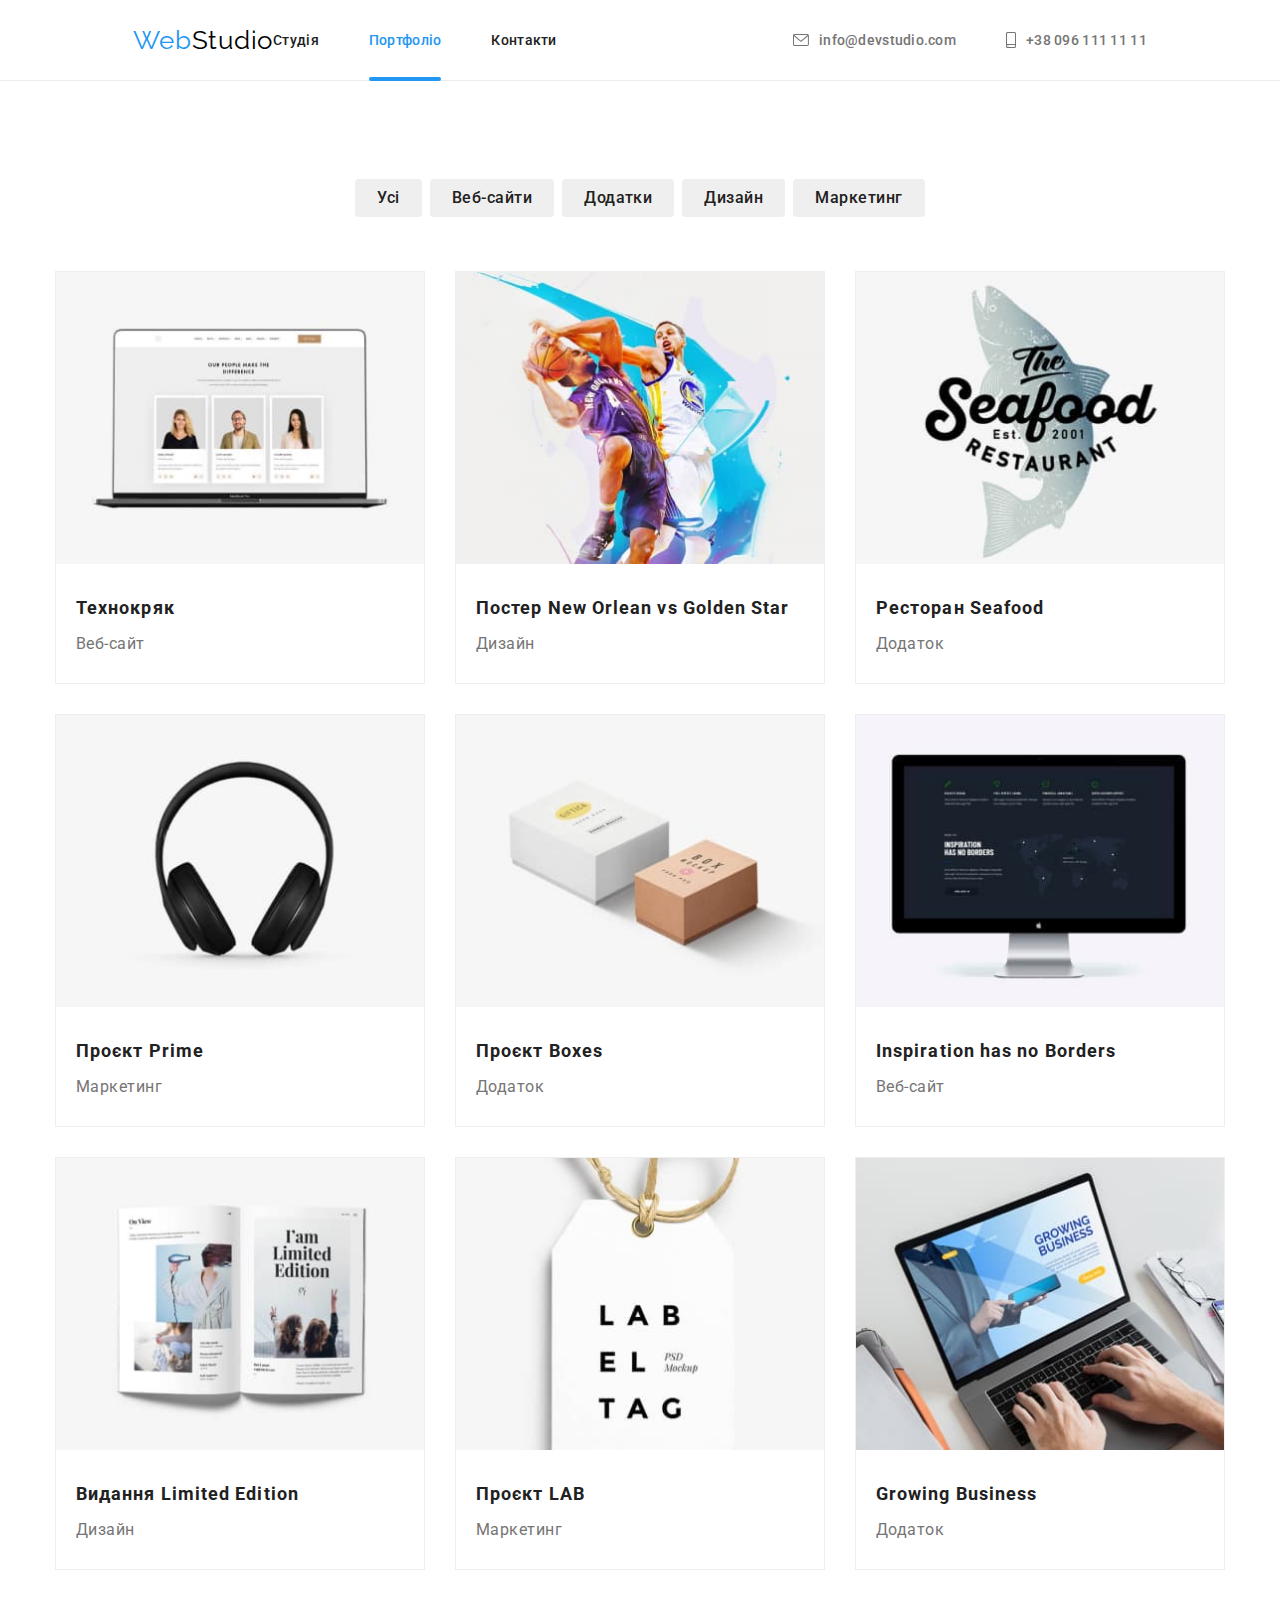
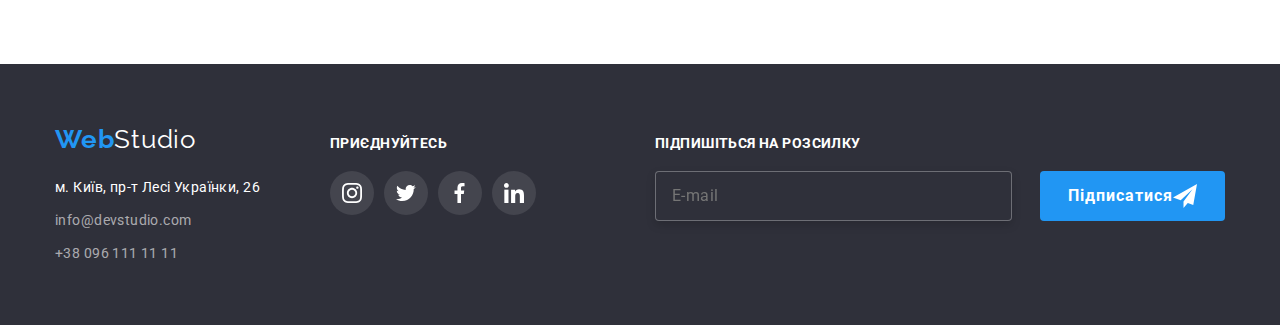
==== commit 54673396: "27.11" ====
--- a/portfolio.html
+++ b/portfolio.html
@@ -109,7 +109,7 @@
                             </picture>
                             <div class="project__info">
                                 <p>Ресурс пропонує комплексні пропозиції з різним рівнем функціоналу та сервісів. Все це дозволить відвідувачу отримати вичерпні відомості про компанію чи приватну особу.</p>
-                        </div>
+                            </div>
                     </div>
                     <div class="project__text-container"> 
                         <h2  class="project__title">Технокряк</h2> 
--- a/css/main.min.css
+++ b/css/main.min.css
@@ -1 +1 @@
-body{font-family:"Roboto",sans-serif;font-style:normal;font-weight:400;font-size:14px;text-align:center;text-decoration:none;background-color:#fff;color:#212121;text-decoration:none}@media screen and (min-width: 480px){body{overflow-x:hidden;width:100%}}*{margin:0px;padding:0px;-webkit-box-sizing:border-box;box-sizing:border-box}button{cursor:pointer;font-family:inherit}img{display:block;max-width:100%;height:auto}ul{list-style-type:none}li,a{text-decoration:none}.title{font-weight:700;font-size:28px;line-height:33px;text-align:center;letter-spacing:.03em;color:#212121;margin-bottom:30px}@media screen and (min-width: 768px){.title{font-size:28px;line-height:33px}}@media screen and (min-width: 1200px){.title{margin-bottom:50px;font-size:36px;line-height:42px}}.section{padding:60px 0}@media screen and (min-width: 1200px){.section{padding:94px 0}}.container{padding-left:15px;padding-right:15px;margin-left:auto;margin-right:auto;margin:0 auto;max-width:480px}@media screen and (min-width: 768px){.container{max-width:768px}}@media screen and (min-width: 1200px){.container{max-width:1200px}}.backdrop{position:fixed;top:0;left:0;width:100%;height:100%;display:-webkit-box;display:-ms-flexbox;display:flex;-webkit-box-align:center;-ms-flex-align:center;align-items:center;-webkit-box-pack:center;-ms-flex-pack:center;justify-content:center;padding:15px;opacity:1;visibility:visible;pointer-events:all;overflow-y:scroll;background:rgba(0,0,0,.2);z-index:100}@media screen and (max-height: 660px){.backdrop{display:block}}.backdrop.is-hidden{opacity:0;pointer-events:none}.modal{position:relative;width:100%;margin:0 auto;border-radius:4px;min-height:609px;max-width:450px;background-color:#fff;-webkit-box-shadow:0px 1px 3px rgba(0,0,0,.12),0px 1px 1px rgba(0,0,0,.14),0px 2px 1px rgba(0,0,0,.2);box-shadow:0px 1px 3px rgba(0,0,0,.12),0px 1px 1px rgba(0,0,0,.14),0px 2px 1px rgba(0,0,0,.2);border-radius:4px}@media screen and (min-width: 768px){.modal{min-height:609px;min-width:450px}}@media screen and (min-width: 1200px){.modal{min-height:581px;min-width:528px}}.modal__textarea{display:block;width:100%;height:120px;resize:none;padding:12px 16px;font-size:12px;line-height:14px;letter-spacing:.01em;color:#212121;cursor:pointer;margin-top:4px;border:1px solid rgba(33,33,33,.2);border-radius:4px;-webkit-transition:border 250ms cubic-bezier(0.4, 0, 0.2, 1);transition:border 250ms cubic-bezier(0.4, 0, 0.2, 1)}.modal__textarea:focus{border:1px solid #2196f3;border-radius:4px}.modal__textarea::-webkit-input-placeholder{color:rgba(117,117,117,.5)}.modal__textarea::-moz-placeholder{color:rgba(117,117,117,.5)}.modal__textarea:-ms-input-placeholder{color:rgba(117,117,117,.5)}.modal__textarea::-ms-input-placeholder{color:rgba(117,117,117,.5)}.modal__textarea::placeholder{color:rgba(117,117,117,.5)}.modal .modal__form{display:block;width:100%;height:609px;padding:40px;font-size:12px;line-height:14px;letter-spacing:.01em;color:#757575}@media screen and (min-width: 768px){.modal .modal__form{height:609px}}@media screen and (min-width: 1200px){.modal .modal__form{height:581px}}.modal .modal__form .modal-text{width:370px;font-weight:700;font-size:20px;line-height:30px;display:-webkit-box;display:-ms-flexbox;display:flex;-webkit-box-pack:center;-ms-flex-pack:center;justify-content:center;text-align:center;-webkit-box-align:center;-ms-flex-align:center;align-items:center;letter-spacing:.03em;color:#212121;margin-bottom:12px}@media screen and (min-width: 768px){.modal .modal__form .modal-text{line-height:30px;width:370px}}@media screen and (min-width: 1200px){.modal .modal__form .modal-text{line-height:23px;width:auto}}.modal .modal__form .modal__label{display:-webkit-box;display:-ms-flexbox;display:flex;-webkit-box-orient:vertical;-webkit-box-direction:normal;-ms-flex-direction:column;flex-direction:column;text-align:left;-webkit-box-align:start;-ms-flex-align:start;align-items:flex-start;cursor:pointer;font-size:12px;line-height:14px;letter-spacing:.01em;color:#757575;margin-bottom:10px}.modal .modal__form .modal__label .modal__input-wrapper{position:relative;display:-webkit-box;display:-ms-flexbox;display:flex;width:100%;margin-top:4px;font-size:14px;line-height:24px;letter-spacing:.03em;color:#757575}.modal .modal__form .modal__label .modal__input-wrapper .modal-input{width:100%;height:40px;cursor:pointer;outline:none;border:1px solid rgba(33,33,33,.2);border-radius:4px;padding-left:42px;-webkit-transition:border 250ms cubic-bezier(0.4, 0, 0.2, 1);transition:border 250ms cubic-bezier(0.4, 0, 0.2, 1)}.modal .modal__form .modal__label .modal__input-wrapper .modal-input:focus{border:1px solid #2196f3;border-radius:4px}.modal .modal__form .modal__label .modal__input-wrapper .modal-input:focus-within{border:1px solid #2196f3;border-radius:4px}.modal .modal__form .modal__label .modal__input-wrapper .modal-input:focus~.modal-icon{fill:#2196f3}.modal .modal__icon{position:absolute;left:12px;top:50%;cursor:pointer;-webkit-transform:translateY(-50%);transform:translateY(-50%);-webkit-transition:fill 250ms cubic-bezier(0.4, 0, 0.2, 1);transition:fill 250ms cubic-bezier(0.4, 0, 0.2, 1)}.modal .checkbox{width:400px;height:24px;display:-webkit-box;display:-ms-flexbox;display:flex;margin:20px 0 0 12px;padding:0;-webkit-box-align:center;-ms-flex-align:center;align-items:center;cursor:pointer;font-size:12px;line-height:14px}@media screen and (min-width: 768px){.modal .checkbox{font-size:12px;line-height:14px}}@media screen and (min-width: 1200px){.modal .checkbox{font-size:14px;line-height:24px}}.modal .checkbox__contract{color:#2196f3;margin-left:5px;text-decoration:underline}.modal .checkbox .modal-input-wrapper-checkbox{width:0}.modal .checkbox .checkbox-input{-moz-appearance:none;appearance:none;-webkit-appearance:none;position:absolute}.modal .checkbox .checkbox-custom-box{display:-webkit-box;display:-ms-flexbox;display:flex;-webkit-box-align:center;-ms-flex-align:center;align-items:center;-webkit-box-pack:center;-ms-flex-pack:center;justify-content:center;width:16px;height:15px;margin-right:8px;border:1.5px solid #212121;border-radius:2px;cursor:pointer;-webkit-transition:background 250ms cubic-bezier(0.4, 0, 0.2, 1),border-color 250ms cubic-bezier(0.4, 0, 0.2, 1);transition:background 250ms cubic-bezier(0.4, 0, 0.2, 1),border-color 250ms cubic-bezier(0.4, 0, 0.2, 1)}.modal .checkbox .checkbox-input:checked+.checkbox-custom-box{background:#2196f3;border-color:rgba(0,0,0,0)}.modal__form-button{width:200px;height:50px;background:#2196f3;border-radius:4px;border:none;font-weight:700;font-size:16px;line-height:30px;display:-webkit-box;display:-ms-flexbox;display:flex;-webkit-box-pack:center;-ms-flex-pack:center;justify-content:center;-webkit-box-align:center;-ms-flex-align:center;align-items:center;text-align:center;letter-spacing:.06em;color:#fff;-webkit-box-shadow:0px 4px 4px rgba(0,0,0,.15);box-shadow:0px 4px 4px rgba(0,0,0,.15);margin:auto;margin-top:30px;-webkit-transition:background 250ms cubic-bezier(0.4, 0, 0.2, 1);transition:background 250ms cubic-bezier(0.4, 0, 0.2, 1)}.modal__form-button:hover,.modal__form-button:focus{background:#188ce8;-webkit-box-shadow:0px 4px 4px rgba(0,0,0,.15);box-shadow:0px 4px 4px rgba(0,0,0,.15)}.close{position:absolute;width:30px;height:30px;right:8px;top:8px;background:#fff;background-image:url(../images/Vector.svg);background-repeat:no-repeat;background-size:10px;background-position:center;border-radius:50%;border:1px solid rgba(0,0,0,.1);cursor:pointer;-webkit-transition:background-image 250ms cubic-bezier(0.4, 0, 0.2, 1);transition:background-image 250ms cubic-bezier(0.4, 0, 0.2, 1)}.close:focus,.close:hover{background-image:url(../images/VectorBlu.svg)}.benefits{background-color:var(--white)}.benefits__list{display:-webkit-box;display:-ms-flexbox;display:flex;-ms-flex-wrap:wrap;flex-wrap:wrap;-webkit-box-pack:justify;-ms-flex-pack:justify;justify-content:space-between;gap:30px}.benefits__box{display:-webkit-box;display:-ms-flexbox;display:flex;height:120px;background-size:contain;background-position:center;background-color:#f5f4fa;margin-bottom:30px;border-radius:4px;-webkit-box-pack:center;-ms-flex-pack:center;justify-content:center;-webkit-box-align:center;-ms-flex-align:center;align-items:center}.benefits__title{color:#212121;margin-bottom:10px;font-weight:700;font-size:14px;line-height:16px;letter-spacing:.03em;text-transform:uppercase;text-align:center}.benefits__description{line-height:24px;letter-spacing:.03em;color:#757575;line-height:24px;letter-spacing:.03em;text-align:left}.benefits__item{width:100%}@media screen and (min-width: 768px){.benefits__title{text-align:left}.benefits__description{line-height:24px;letter-spacing:.03em}.benefits__item{-ms-flex-wrap:wrap;flex-wrap:wrap;-ms-flex-preferred-size:calc((100% - 30px)/2);flex-basis:calc((100% - 30px)/2)}}@media screen and (min-width: 1200px){.benefits{display:block}.benefits__title{text-align:left}.benefits__item{width:270px;-ms-flex-wrap:nowrap;flex-wrap:nowrap;-ms-flex-preferred-size:auto;flex-basis:auto}}.bisnes{color:#fff;background-image:-webkit-gradient(linear, left top, right top, from(rgba(47, 48, 58, 0.4)), to(rgba(47, 48, 58, 0.4))),url("../images/fon.jpg");background-image:linear-gradient(to right, rgba(47, 48, 58, 0.4), rgba(47, 48, 58, 0.4)),url("../images/fon.jpg");background-size:cover;background-position:center;background-repeat:no-repeat;-webkit-box-pack:center;-ms-flex-pack:center;justify-content:center;max-width:480px;margin-top:0;margin:0 auto;padding:118px 0}@media screen and (min-width: 768px){.bisnes{padding:118px 0;max-width:768px}}@media screen and (min-width: 1200px){.bisnes{padding:200px 0;max-width:1600px}}@media(min-device-pixel-ratio: 2),(-webkit-min-device-pixel-ratio: 2),(min-resolution: 192dpi),(min-resolution: 2dppx){.bisnes{background-image:-webkit-gradient(linear, left top, right top, from(rgba(47, 48, 58, 0.4)), to(rgba(47, 48, 58, 0.4))),url(../images/fon@2x.jpg);background-image:linear-gradient(to right, rgba(47, 48, 58, 0.4), rgba(47, 48, 58, 0.4)),url(../images/fon@2x.jpg)}}.bisnes__title{font-weight:900;font-size:26px;line-height:162%;text-align:center;letter-spacing:.06em;text-transform:uppercase;color:#fff;max-width:360px;margin:0 auto 30px}@media screen and (min-width: 768px){.bisnes__title{font-size:26px;line-height:162%;max-width:360px}}@media screen and (min-width: 1200px){.bisnes__title{font-size:44px;line-height:136%;max-width:696px}}.bisnes__button{background-color:#2196f3;width:200px;height:50px;border-radius:4px;border:none;font-weight:700;font-size:16px;line-height:30px;display:-webkit-box;display:-ms-flexbox;display:flex;-webkit-box-pack:center;-ms-flex-pack:center;justify-content:center;-webkit-box-align:center;-ms-flex-align:center;align-items:center;text-align:center;letter-spacing:.06em;color:#fff;-webkit-transition:background-color 250ms cubic-bezier(0.4, 0, 0.2, 1);transition:background-color 250ms cubic-bezier(0.4, 0, 0.2, 1)}.bisnes__button:hover{background-color:#188ce8}.bisnes .container{display:-webkit-box;display:-ms-flexbox;display:flex;-webkit-box-align:center;-ms-flex-align:center;align-items:center;-webkit-box-orient:vertical;-webkit-box-direction:normal;-ms-flex-direction:column;flex-direction:column;-webkit-box-pack:center;-ms-flex-pack:center;justify-content:center}.filter{gap:8px;display:-webkit-box;display:-ms-flexbox;display:flex;-ms-flex-wrap:wrap;flex-wrap:wrap;-webkit-box-pack:start;-ms-flex-pack:start;justify-content:flex-start;-webkit-box-align:center;-ms-flex-align:center;align-items:center;margin-bottom:40px}.filter__button{padding:6px 22px;font-weight:500;font-size:16px;line-height:26px;text-align:center;letter-spacing:.03em;color:#212121;margin:4px;border:none;border-radius:4px;-webkit-transition:color 250ms cubic-bezier(0.4, 0, 0.2, 1),background-color 250ms cubic-bezier(0.4, 0, 0.2, 1),border-radius 250ms cubic-bezier(0.4, 0, 0.2, 1),-webkit-box-shadow 250ms cubic-bezier(0.4, 0, 0.2, 1);transition:color 250ms cubic-bezier(0.4, 0, 0.2, 1),background-color 250ms cubic-bezier(0.4, 0, 0.2, 1),border-radius 250ms cubic-bezier(0.4, 0, 0.2, 1),-webkit-box-shadow 250ms cubic-bezier(0.4, 0, 0.2, 1);transition:color 250ms cubic-bezier(0.4, 0, 0.2, 1),background-color 250ms cubic-bezier(0.4, 0, 0.2, 1),box-shadow 250ms cubic-bezier(0.4, 0, 0.2, 1),border-radius 250ms cubic-bezier(0.4, 0, 0.2, 1);transition:color 250ms cubic-bezier(0.4, 0, 0.2, 1),background-color 250ms cubic-bezier(0.4, 0, 0.2, 1),box-shadow 250ms cubic-bezier(0.4, 0, 0.2, 1),border-radius 250ms cubic-bezier(0.4, 0, 0.2, 1),-webkit-box-shadow 250ms cubic-bezier(0.4, 0, 0.2, 1)}.filter__button:hover,.filter__button:focus{background-color:#2196f3;color:#fff;-webkit-box-shadow:0px 3px 1px rgba(0,0,0,.1),0px 1px 2px rgba(0,0,0,.08),0px 2px 2px rgba(0,0,0,.12);box-shadow:0px 3px 1px rgba(0,0,0,.1),0px 1px 2px rgba(0,0,0,.08),0px 2px 2px rgba(0,0,0,.12);border-radius:4px}@media screen and (min-width: 768px){.filter{display:-webkit-box;display:-ms-flexbox;display:flex;-ms-flex-wrap:nowrap;flex-wrap:nowrap;-webkit-box-pack:center;-ms-flex-pack:center;justify-content:center;gap:0}}@media screen and (min-width: 1200px){.filter{display:-webkit-box;display:-ms-flexbox;display:flex;-ms-flex-wrap:nowrap;flex-wrap:nowrap;-webkit-box-pack:center;-ms-flex-pack:center;justify-content:center;margin-bottom:50px;gap:0}}.clients{margin:0;padding:0;display:-webkit-box;display:-ms-flexbox;display:flex;-ms-flex-wrap:wrap;flex-wrap:wrap;-webkit-box-pack:justify;-ms-flex-pack:justify;justify-content:space-between;gap:30px}.clients__link{width:100%;height:92px;display:-webkit-box;display:-ms-flexbox;display:flex;-webkit-box-align:center;-ms-flex-align:center;align-items:center;-webkit-box-pack:center;-ms-flex-pack:center;justify-content:center;border:1px solid #afb1b8;border-radius:4px;fill:#afb1b8;outline:none;-webkit-transition:fill 250ms cubic-bezier(0.4, 0, 0.2, 1),border 250ms cubic-bezier(0.4, 0, 0.2, 1);transition:fill 250ms cubic-bezier(0.4, 0, 0.2, 1),border 250ms cubic-bezier(0.4, 0, 0.2, 1)}.clients__link:hover,.clients__link:focus{fill:#2196f3;border:1px solid #2196f3}.clients__item{width:calc(50% - 15px);height:92px}@media screen and (min-width: 768px){.clients{display:-webkit-box;display:-ms-flexbox;display:flex;-webkit-box-pack:justify;-ms-flex-pack:justify;justify-content:space-between;margin:0;padding:0}.clients__item{display:-webkit-box;display:-ms-flexbox;display:flex;width:calc(33.33% - 20px)}}@media screen and (min-width: 1200px){.clients{display:-webkit-box;display:-ms-flexbox;display:flex;-webkit-box-pack:justify;-ms-flex-pack:justify;justify-content:space-between;-ms-flex-wrap:nowrap;flex-wrap:nowrap;margin:0;padding:0}.clients__item{display:-webkit-box;display:-ms-flexbox;display:flex;width:calc(16.6666666667% - 25px)}}.footer{background-color:#2f303a;text-align:center;padding:60px 0px}.footer__title{font-weight:700;font-size:14px;line-height:16px;letter-spacing:.03em;text-transform:uppercase;color:#fff}.footer-contacts{-webkit-transition:color 250ms cubic-bezier(0.4, 0, 0.2, 1);transition:color 250ms cubic-bezier(0.4, 0, 0.2, 1)}.footer-contacts__item{margin-bottom:9px}.footer-contacts__item:nth-last-of-type(1){margin-bottom:0}.footer-contacts__google{line-height:24px;letter-spacing:.03em;color:#fff;text-align:center;text-decoration:none;font-style:normal;-webkit-transition:color 250ms cubic-bezier(0.4, 0, 0.2, 1);transition:color 250ms cubic-bezier(0.4, 0, 0.2, 1)}.footer-contacts__google:hover,.footer-contacts__google:focus{color:#2196f3}.footer-contacts__info{line-height:24px;letter-spacing:.03em;color:rgba(255,255,255,.6);margin:0px;text-decoration:none;font-style:normal}.footer-contacts__info:focus,.footer-contacts__info:hover{color:#2196f3}.footer-contacts .footer .logo{margin-bottom:20px}.footer .container{display:-webkit-box;display:-ms-flexbox;display:flex;-webkit-box-orient:vertical;-webkit-box-direction:normal;-ms-flex-direction:column;flex-direction:column;gap:60px;-webkit-box-align:center;-ms-flex-align:center;align-items:center}@media screen and (min-width: 768px){.footer{text-align:center}.footer .container{-webkit-box-orient:horizontal;-webkit-box-direction:normal;-ms-flex-direction:row;flex-direction:row;-ms-flex-wrap:wrap;flex-wrap:wrap;-webkit-box-align:baseline;-ms-flex-align:baseline;align-items:baseline;-ms-flex-pack:distribute;justify-content:space-around}.footer-contacts{padding-bottom:0;-webkit-transition:color 250ms cubic-bezier(0.4, 0, 0.2, 1);transition:color 250ms cubic-bezier(0.4, 0, 0.2, 1)}.footer .logo{margin-bottom:20px}}@media screen and (min-width: 1200px){.footer{text-align:left;display:list-item}.footer__title{font-weight:700;font-size:14px;line-height:16px;letter-spacing:.03em;text-transform:uppercase;color:#fff}.footer .container{-webkit-box-orient:horizontal;-webkit-box-direction:normal;-ms-flex-direction:row;flex-direction:row;-ms-flex-wrap:wrap;flex-wrap:wrap;-webkit-box-align:baseline;-ms-flex-align:baseline;align-items:baseline;-webkit-box-pack:start;-ms-flex-pack:start;justify-content:flex-start;gap:70px;display:-webkit-box;display:-ms-flexbox;display:flex;-ms-flex-wrap:nowrap;flex-wrap:nowrap}.footer-contacts{padding-bottom:0;-webkit-transition:color 250ms cubic-bezier(0.4, 0, 0.2, 1);transition:color 250ms cubic-bezier(0.4, 0, 0.2, 1)}.footer-contacts__item{margin-bottom:9px}.footer-contacts__item:nth-last-of-type(1){margin-bottom:0}.footer-contacts__google{line-height:24px;letter-spacing:.03em;color:#fff;text-decoration:none;font-style:normal;-webkit-transition:color 250ms cubic-bezier(0.4, 0, 0.2, 1);transition:color 250ms cubic-bezier(0.4, 0, 0.2, 1)}.footer-contacts__info{line-height:24px;letter-spacing:.03em;color:rgba(255,255,255,.6);margin:0px;text-decoration:none;font-style:normal}.footer .logo{margin-bottom:20px}}.header{border-bottom:1px solid #ececec;padding-bottom:0;padding-top:0;background-color:#fff}.header__list{display:none}@media screen and (min-width: 768px){.header__list{display:-webkit-box;display:-ms-flexbox;display:flex;-webkit-box-pack:justify;-ms-flex-pack:justify;justify-content:space-between;gap:50px}}@media(min-width: 769px)and (max-width: 1200px){.header__list{display:-webkit-box;display:-ms-flexbox;display:flex;-webkit-box-pack:justify;-ms-flex-pack:justify;justify-content:space-between;-webkit-box-align:center;-ms-flex-align:center;align-items:center}}.header__item{text-decoration:none}.header__menu{display:-webkit-box;display:-ms-flexbox;display:flex;-webkit-box-align:center;-ms-flex-align:center;align-items:center;-webkit-box-pack:justify;-ms-flex-pack:justify;justify-content:space-between}.header__contact{display:none}.header__contact-link{font-weight:500;line-height:16px;letter-spacing:.02em;color:#757575;text-decoration:none;display:-webkit-box;display:-ms-flexbox;display:flex;font-style:normal;-webkit-box-align:center;-ms-flex-align:center;align-items:center;fill:currentColor;-webkit-transition:color 250ms cubic-bezier(0.4, 0, 0.2, 1);transition:color 250ms cubic-bezier(0.4, 0, 0.2, 1)}.header__contact-link:focus,.header__contact-link:hover{color:#2196f3}@media screen and (min-width: 768px){.header__contact-link{padding:5px 0}}@media screen and (min-width: 1200px){.header__contact-link{padding:0}}@media screen and (min-width: 768px){.header__contact{display:-webkit-box;display:-ms-flexbox;display:flex;-webkit-box-orient:vertical;-webkit-box-direction:normal;-ms-flex-direction:column;flex-direction:column;-webkit-box-align:start;-ms-flex-align:start;align-items:flex-start;-webkit-box-pack:justify;-ms-flex-pack:justify;justify-content:space-between;gap:0;padding:0}}@media screen and (min-width: 1200px){.header__contact{display:-webkit-box;display:-ms-flexbox;display:flex;-webkit-box-align:start;-ms-flex-align:start;align-items:flex-start;-webkit-box-orient:horizontal;-webkit-box-direction:normal;-ms-flex-direction:row;flex-direction:row;-webkit-box-pack:justify;-ms-flex-pack:justify;justify-content:space-between;-webkit-box-align:center;-ms-flex-align:center;align-items:center;padding:32px 0;gap:50px}}.header .container{-webkit-box-align:center;-ms-flex-align:center;align-items:center}@media screen and (min-width: 768px){.header .container{display:-webkit-box;display:-ms-flexbox;display:flex;-webkit-box-pack:justify;-ms-flex-pack:justify;justify-content:space-between}}@media screen and (min-width: 1200px){.header .container{display:-webkit-box;display:-ms-flexbox;display:flex;-ms-flex-pack:distribute;justify-content:space-around;max-width:100%}}.black{position:relative;color:#212121;font-weight:500;line-height:16px;letter-spacing:.02em;margin:auto;font-style:normal;display:block;padding:32px 0px;-webkit-transition:color 250ms cubic-bezier(0.4, 0, 0.2, 1);transition:color 250ms cubic-bezier(0.4, 0, 0.2, 1)}.black:focus,.black:hover{color:#2196f3;fill:#2196f3}.icon-header{margin-right:10px}.active{color:#2196f3}.active::after{content:"";position:absolute;display:block;width:100%;height:4px;background:#2196f3;border-radius:2px;bottom:-1px}.join{color:#fff;font-style:normal;display:-webkit-inline-box;display:-ms-inline-flexbox;display:inline-flex;-webkit-box-orient:vertical;-webkit-box-direction:normal;-ms-flex-direction:column;flex-direction:column;text-transform:uppercase;width:206px;height:80px}.logo{font-family:"Raleway",sans-serif;letter-spacing:.03em;font-size:26px;line-height:31px;color:#2196f3;text-decoration:none}.logo__footer{color:#fff}.logo__header{color:#000}@media screen and (min-width: 480px){.header__logo{padding:16px 0}.footer .logo{display:-webkit-box;display:-ms-flexbox;display:flex;-webkit-box-pack:center;-ms-flex-pack:center;justify-content:center;-webkit-box-align:center;-ms-flex-align:center;align-items:center;margin-right:0}}@media screen and (min-width: 768px){.header__logo{padding:24px 0;margin-right:88px}.footer .logo{display:block}}@media screen and (min-width: 1200px){.header__logo{margin-right:93px}.footer .logo{display:block}}.menu-button{display:-webkit-box;display:-ms-flexbox;display:flex;-webkit-box-align:center;-ms-flex-align:center;align-items:center;-webkit-box-pack:center;-ms-flex-pack:center;justify-content:center;margin:0;border:none;background-color:rgba(0,0,0,0);cursor:pointer;padding:0;margin-left:auto}@media screen and (min-width: 768px){.menu-button{display:none}}.mob-menu{position:fixed;z-index:1;top:0;left:0;width:100%;height:100%;display:-webkit-box;display:-ms-flexbox;display:flex;-webkit-box-orient:vertical;-webkit-box-direction:normal;-ms-flex-direction:column;flex-direction:column;background-color:#fff;padding:48px 40px;margin-bottom:64px;overflow:scroll}.mob-menu.is-hidden{opacity:0;pointer-events:none;visibility:hidden}.menu-close__btn{position:absolute;top:10px;right:15px;border:none;background-color:rgba(0,0,0,0);cursor:pointer;padding:0;fill:#212121}.menu-close__btn:hover,.menu-close__btn:focus{fill:#2196f3}.mob-menu__navigation{margin-bottom:auto}.mob-menu__list,.mob-connect__list{display:-webkit-box;display:-ms-flexbox;display:flex;-webkit-box-orient:vertical;-webkit-box-direction:normal;-ms-flex-direction:column;flex-direction:column;-webkit-box-align:start;-ms-flex-align:start;align-items:flex-start}.mob-menu__link{font-weight:500;font-size:40px;line-height:1.2;letter-spacing:.02em;color:#212121}.mob-menu__link:hover,.mob-menu__link:focus{color:#2196f3}.mob-menu__item:not(:last-child){margin-bottom:32px}.mob-connect__item{margin-bottom:32px}.mob-mail__item{margin-bottom:64px}.mob-tel__link{font-weight:500;font-size:34px;line-height:1.2;letter-spacing:.02em;color:#2196f3}.mob-connect__link{font-weight:500;font-size:24px;line-height:1.2;letter-spacing:.02em;color:#757575}.mob-menu__link--active{color:#2196f3}.mob-soc__list{display:-webkit-box;display:-ms-flexbox;display:flex;-webkit-box-pack:start;-ms-flex-pack:start;justify-content:flex-start}.mob-soc__item:not(:first-child){padding-left:10px}.mob-soc__item:not(:last-child){padding-right:10px;border-right:1px solid rgba(33,33,33,.2)}.mob-soc__link{font-weight:500;font-size:18px;line-height:1.2;color:#2196f3}.project-list{gap:30px;display:-webkit-box;display:-ms-flexbox;display:flex;-ms-flex-wrap:wrap;flex-wrap:wrap;-webkit-box-pack:justify;-ms-flex-pack:justify;justify-content:space-between}.project{max-width:450px;display:-webkit-box;display:-ms-flexbox;display:flex}@media screen and (min-width: 768px){.project{max-width:354px}}@media screen and (min-width: 1200px){.project{max-width:370px}}.project__link{display:block;border:1px solid #eee;background-color:#fff;-webkit-box-sizing:border-box;box-sizing:border-box;position:relative;overflow:hidden;-webkit-transition:background-color 250ms cubic-bezier(0.4, 0, 0.2, 1),border 250ms cubic-bezier(0.4, 0, 0.2, 1),-webkit-box-shadow 250ms cubic-bezier(0.4, 0, 0.2, 1);transition:background-color 250ms cubic-bezier(0.4, 0, 0.2, 1),border 250ms cubic-bezier(0.4, 0, 0.2, 1),-webkit-box-shadow 250ms cubic-bezier(0.4, 0, 0.2, 1);transition:background-color 250ms cubic-bezier(0.4, 0, 0.2, 1),border 250ms cubic-bezier(0.4, 0, 0.2, 1),box-shadow 250ms cubic-bezier(0.4, 0, 0.2, 1);transition:background-color 250ms cubic-bezier(0.4, 0, 0.2, 1),border 250ms cubic-bezier(0.4, 0, 0.2, 1),box-shadow 250ms cubic-bezier(0.4, 0, 0.2, 1),-webkit-box-shadow 250ms cubic-bezier(0.4, 0, 0.2, 1)}.project__link:hover .project__info,.project__link:focus .project__info{color:#fff;-webkit-transform:translateY(0%);transform:translateY(0%)}.project__image-container{position:relative;overflow:hidden}.project__image-container img{width:450px}@media screen and (min-width: 768px){.project__image-container img{width:354px}}@media screen and (min-width: 1200px){.project__image-container img{width:370px}}.project__info{position:absolute;top:0;left:0;display:-webkit-box;display:-ms-flexbox;display:flex;-webkit-box-align:center;-ms-flex-align:center;align-items:center;width:100%;height:100%;padding:24px;overflow:scroll;-webkit-box-sizing:border-box;box-sizing:border-box;font-size:18px;line-height:28px;letter-spacing:.03em;text-align:left;color:#fff;background:rgba(33,150,243,.9);-webkit-transform:translateY(101%);transform:translateY(101%);-webkit-transition:-webkit-transform 250ms cubic-bezier(0.4, 0, 0.2, 1);transition:-webkit-transform 250ms cubic-bezier(0.4, 0, 0.2, 1);transition:transform 250ms cubic-bezier(0.4, 0, 0.2, 1);transition:transform 250ms cubic-bezier(0.4, 0, 0.2, 1), -webkit-transform 250ms cubic-bezier(0.4, 0, 0.2, 1)}.project__text-container{padding:24px 20px}.project__title{font-weight:700;font-size:18px;line-height:36px;letter-spacing:.06em;color:#212121;line-height:2.25em;padding:0}.project__text{font-size:16px;line-height:30px;letter-spacing:.03em;color:#757575}.socials{display:-webkit-box;display:-ms-flexbox;display:flex;-webkit-box-pack:justify;-ms-flex-pack:justify;justify-content:space-between;margin-top:20px}.socials__link{height:44px;width:44px;display:-webkit-box;display:-ms-flexbox;display:flex;-ms-flex-line-pack:center;align-content:center;-ms-flex-pack:distribute;justify-content:space-around;-webkit-box-align:center;-ms-flex-align:center;align-items:center;border-radius:50%;fill:#afb1b8;margin:0px;padding:0px;-webkit-transition:background-color 250ms cubic-bezier(0.4, 0, 0.2, 1);transition:background-color 250ms cubic-bezier(0.4, 0, 0.2, 1)}.socials__link:hover,.socials__link:focus{background-color:#2196f3;fill:#fff}.socials__image{height:20px;width:20px}.socials__image:hover,.socials__image:focus{fill:#fff}.socials__link--dark{background:rgba(255,255,255,.1)}.socials__image--dark{fill:#fff}.subscription{max-width:450px;-webkit-box-align:center;-ms-flex-align:center;align-items:center;width:100%}.subscription__label{width:100%}.subscription__footer-form{display:-webkit-box;display:-ms-flexbox;display:flex;-webkit-box-orient:vertical;-webkit-box-direction:normal;-ms-flex-direction:column;flex-direction:column;-webkit-box-align:center;-ms-flex-align:center;align-items:center;-ms-flex-pack:distribute;justify-content:space-around}.subscription__input{width:100%;height:50px;font-size:16px;line-height:20px;padding-left:16px;display:-webkit-box;display:-ms-flexbox;display:flex;-webkit-box-align:center;-ms-flex-align:center;align-items:center;letter-spacing:.03em;color:rgba(255,255,255,.6);background-color:#2f303a;border:1px solid rgba(255,255,255,.3);-webkit-filter:drop-shadow(0px 4px 4px rgba(0, 0, 0, 0.15));filter:drop-shadow(0px 4px 4px rgba(0, 0, 0, 0.15));border-radius:4px;margin:20px 0}.subscription__button{width:200px;height:50px;font-weight:700;font-size:16px;line-height:30px;display:-webkit-box;display:-ms-flexbox;display:flex;-webkit-box-pack:center;-ms-flex-pack:center;justify-content:center;-webkit-box-align:center;-ms-flex-align:center;align-items:center;text-align:center;letter-spacing:.06em;color:#fff;background:#2196f3;fill:var(--white);border-radius:4px;border:none;-webkit-transition:background-color 250ms cubic-bezier(0.4, 0, 0.2, 1);transition:background-color 250ms cubic-bezier(0.4, 0, 0.2, 1)}.subscription__button:hover,.subscription__button:focus{background-color:#188ce8}.subscription__button-submit{margin-left:10px}@media screen and (min-width: 768px){.subscription{max-width:450px;margin-left:0}.subscription__footer-form{margin-top:20px;display:-webkit-box;display:-ms-flexbox;display:flex}.subscription__input{width:100%;height:50px;font-size:16px;line-height:20px;padding-left:16px;display:-webkit-box;display:-ms-flexbox;display:flex;-webkit-box-align:center;-ms-flex-align:center;align-items:center;letter-spacing:.03em;color:rgba(255,255,255,.6);background-color:#2f303a;border:1px solid rgba(255,255,255,.3);-webkit-filter:drop-shadow(0px 4px 4px rgba(0, 0, 0, 0.15));filter:drop-shadow(0px 4px 4px rgba(0, 0, 0, 0.15));border-radius:4px;margin:0;margin-bottom:20px}.subscription__button-submit{margin-left:10px}}@media screen and (min-width: 1200px){.subscription{max-width:570px;margin-left:auto}.subscription__footer-form{display:-webkit-box;display:-ms-flexbox;display:flex;-webkit-box-orient:horizontal;-webkit-box-direction:normal;-ms-flex-direction:row;flex-direction:row}.subscription__input{width:100%;max-width:357px;height:50px;font-size:16px;line-height:20px;padding-left:16px;display:-webkit-box;display:-ms-flexbox;display:flex;-webkit-box-align:center;-ms-flex-align:center;align-items:center;letter-spacing:.03em;color:rgba(255,255,255,.6);background-color:#2f303a;border:1px solid rgba(255,255,255,.3);-webkit-filter:drop-shadow(0px 4px 4px rgba(0, 0, 0, 0.15));filter:drop-shadow(0px 4px 4px rgba(0, 0, 0, 0.15));border-radius:4px;margin:0}.subscription__button-submit{margin-left:10px}}.team{background-color:#f5f4fa}.team .team-list{display:-webkit-box;display:-ms-flexbox;display:flex;-ms-flex-wrap:wrap;flex-wrap:wrap;-webkit-box-pack:justify;-ms-flex-pack:justify;justify-content:space-between;gap:30px}.team .employee{background:#fff;-webkit-box-shadow:0px 1px 3px rgba(0,0,0,.12),0px 1px 1px rgba(0,0,0,.14),0px 2px 1px rgba(0,0,0,.2);box-shadow:0px 1px 3px rgba(0,0,0,.12),0px 1px 1px rgba(0,0,0,.14),0px 2px 1px rgba(0,0,0,.2);border-radius:0px 0px 4px 4px;font-size:16px;line-height:19px;display:-webkit-box;display:-ms-flexbox;display:flex;-webkit-box-orient:vertical;-webkit-box-direction:normal;-ms-flex-direction:column;flex-direction:column;-webkit-box-pack:center;-ms-flex-pack:center;justify-content:center;-webkit-box-align:center;-ms-flex-align:center;align-items:center}.team .employee-box__direction{font-size:16px;line-height:19px;text-align:center;letter-spacing:.03em;color:#757575}.team .employee-box__name{color:#212121;font-weight:500;font-size:16px;line-height:19px;text-align:center;letter-spacing:.03em;margin-bottom:10px}@media screen and (max-width: 768px){.team .employee-box__name{margin-top:30px}}@media screen and (min-width: 768px){.team .employee{display:-webkit-box;display:-ms-flexbox;display:flex}.team .employee-box{padding:30px}}@media screen and (min-width: 1200px){.team .employee{width:270px;display:block;padding:0}}@media screen and (min-width: 480px){.team__img{width:450px}}@media screen and (min-width: 768px){.team__img{width:354px}}@media screen and (min-width: 1200px){.team__img{width:270px}}.work{padding-top:0}@media screen and (max-width: 1200px){.work{display:none}}.work__list{display:-webkit-box;display:-ms-flexbox;display:flex;-webkit-box-pack:justify;-ms-flex-pack:justify;justify-content:space-between}.work__item{position:relative}.work__box{position:absolute;display:-webkit-box;display:-ms-flexbox;display:flex;-webkit-box-align:center;-ms-flex-align:center;align-items:center;-webkit-box-pack:center;-ms-flex-pack:center;justify-content:center;width:100%;height:70px;bottom:0;font-weight:700;font-size:14px;line-height:16px;text-align:center;letter-spacing:.03em;text-transform:uppercase;color:#fff;background:rgba(47,48,58,.8)}/*# sourceMappingURL=main.min.css.map */+body{font-family:"Roboto",sans-serif;font-style:normal;font-weight:400;font-size:14px;text-align:center;text-decoration:none;background-color:#fff;color:#212121;text-decoration:none}@media screen and (min-width: 480px){body{overflow-x:hidden;width:100%}}*{margin:0px;padding:0px;-webkit-box-sizing:border-box;box-sizing:border-box}button{cursor:pointer;font-family:inherit}img{display:block;max-width:100%;height:auto}ul{list-style-type:none}li,a{text-decoration:none}.title{font-weight:700;font-size:28px;line-height:33px;text-align:center;letter-spacing:.03em;color:#212121;margin-bottom:30px}@media screen and (min-width: 768px){.title{font-size:28px;line-height:33px}}@media screen and (min-width: 1200px){.title{margin-bottom:50px;font-size:36px;line-height:42px}}.section{padding:60px 0}@media screen and (min-width: 1200px){.section{padding:94px 0}}.container{padding-left:15px;padding-right:15px;margin-left:auto;margin-right:auto;margin:0 auto;max-width:480px}@media screen and (min-width: 768px){.container{max-width:768px}}@media screen and (min-width: 1200px){.container{max-width:1200px}}.backdrop{position:fixed;top:0;left:0;width:100%;height:100%;display:-webkit-box;display:-ms-flexbox;display:flex;-webkit-box-align:center;-ms-flex-align:center;align-items:center;-webkit-box-pack:center;-ms-flex-pack:center;justify-content:center;padding:15px;opacity:1;visibility:visible;pointer-events:all;overflow-y:scroll;background:rgba(0,0,0,.2);z-index:100}@media screen and (max-height: 660px){.backdrop{display:block}}.backdrop.is-hidden{opacity:0;pointer-events:none}.modal{position:relative;width:100%;margin:0 auto;border-radius:4px;min-height:609px;max-width:450px;background-color:#fff;-webkit-box-shadow:0px 1px 3px rgba(0,0,0,.12),0px 1px 1px rgba(0,0,0,.14),0px 2px 1px rgba(0,0,0,.2);box-shadow:0px 1px 3px rgba(0,0,0,.12),0px 1px 1px rgba(0,0,0,.14),0px 2px 1px rgba(0,0,0,.2);border-radius:4px}@media screen and (min-width: 768px){.modal{min-height:609px;min-width:450px}}@media screen and (min-width: 1200px){.modal{min-height:581px;min-width:528px}}.modal__textarea{display:block;width:100%;height:120px;resize:none;padding:12px 16px;font-size:12px;line-height:14px;letter-spacing:.01em;color:#212121;cursor:pointer;margin-top:4px;border:1px solid rgba(33,33,33,.2);border-radius:4px;-webkit-transition:border 250ms cubic-bezier(0.4, 0, 0.2, 1);transition:border 250ms cubic-bezier(0.4, 0, 0.2, 1)}.modal__textarea:focus{border:1px solid #2196f3;border-radius:4px}.modal__textarea::-webkit-input-placeholder{color:rgba(117,117,117,.5)}.modal__textarea::-moz-placeholder{color:rgba(117,117,117,.5)}.modal__textarea:-ms-input-placeholder{color:rgba(117,117,117,.5)}.modal__textarea::-ms-input-placeholder{color:rgba(117,117,117,.5)}.modal__textarea::placeholder{color:rgba(117,117,117,.5)}.modal .modal__form{display:block;width:100%;height:609px;padding:40px;font-size:12px;line-height:14px;letter-spacing:.01em;color:#757575}@media screen and (min-width: 768px){.modal .modal__form{height:609px}}@media screen and (min-width: 1200px){.modal .modal__form{height:581px}}.modal .modal__form .modal-text{width:370px;font-weight:700;font-size:20px;line-height:30px;display:-webkit-box;display:-ms-flexbox;display:flex;-webkit-box-pack:center;-ms-flex-pack:center;justify-content:center;text-align:center;-webkit-box-align:center;-ms-flex-align:center;align-items:center;letter-spacing:.03em;color:#212121;margin-bottom:12px}@media screen and (min-width: 768px){.modal .modal__form .modal-text{line-height:30px;width:370px}}@media screen and (min-width: 1200px){.modal .modal__form .modal-text{line-height:23px;width:auto}}.modal .modal__form .modal__label{display:-webkit-box;display:-ms-flexbox;display:flex;-webkit-box-orient:vertical;-webkit-box-direction:normal;-ms-flex-direction:column;flex-direction:column;text-align:left;-webkit-box-align:start;-ms-flex-align:start;align-items:flex-start;cursor:pointer;font-size:12px;line-height:14px;letter-spacing:.01em;color:#757575;margin-bottom:10px}.modal .modal__form .modal__label .modal__input-wrapper{position:relative;display:-webkit-box;display:-ms-flexbox;display:flex;width:100%;margin-top:4px;font-size:14px;line-height:24px;letter-spacing:.03em;color:#757575}.modal .modal__form .modal__label .modal__input-wrapper .modal-input{width:100%;height:40px;cursor:pointer;outline:none;border:1px solid rgba(33,33,33,.2);border-radius:4px;padding-left:42px;-webkit-transition:border 250ms cubic-bezier(0.4, 0, 0.2, 1);transition:border 250ms cubic-bezier(0.4, 0, 0.2, 1)}.modal .modal__form .modal__label .modal__input-wrapper .modal-input:focus{border:1px solid #2196f3;border-radius:4px}.modal .modal__form .modal__label .modal__input-wrapper .modal-input:focus-within{border:1px solid #2196f3;border-radius:4px}.modal .modal__form .modal__label .modal__input-wrapper .modal-input:focus~.modal-icon{fill:#2196f3}.modal .modal__icon{position:absolute;left:12px;top:50%;cursor:pointer;-webkit-transform:translateY(-50%);transform:translateY(-50%);-webkit-transition:fill 250ms cubic-bezier(0.4, 0, 0.2, 1);transition:fill 250ms cubic-bezier(0.4, 0, 0.2, 1)}.modal .checkbox{width:400px;height:24px;display:-webkit-box;display:-ms-flexbox;display:flex;margin:20px 0 0 12px;padding:0;-webkit-box-align:center;-ms-flex-align:center;align-items:center;cursor:pointer;font-size:12px;line-height:14px}@media screen and (min-width: 768px){.modal .checkbox{font-size:12px;line-height:14px}}@media screen and (min-width: 1200px){.modal .checkbox{font-size:14px;line-height:24px}}.modal .checkbox__contract{color:#2196f3;margin-left:5px;text-decoration:underline}.modal .checkbox .modal-input-wrapper-checkbox{width:0}.modal .checkbox .checkbox-input{-moz-appearance:none;appearance:none;-webkit-appearance:none;position:absolute}.modal .checkbox .checkbox-custom-box{display:-webkit-box;display:-ms-flexbox;display:flex;-webkit-box-align:center;-ms-flex-align:center;align-items:center;-webkit-box-pack:center;-ms-flex-pack:center;justify-content:center;width:16px;height:15px;margin-right:8px;border:1.5px solid #212121;border-radius:2px;cursor:pointer;-webkit-transition:background 250ms cubic-bezier(0.4, 0, 0.2, 1),border-color 250ms cubic-bezier(0.4, 0, 0.2, 1);transition:background 250ms cubic-bezier(0.4, 0, 0.2, 1),border-color 250ms cubic-bezier(0.4, 0, 0.2, 1)}.modal .checkbox .checkbox-input:checked+.checkbox-custom-box{background:#2196f3;border-color:rgba(0,0,0,0)}.modal__form-button{width:200px;height:50px;background:#2196f3;border-radius:4px;border:none;font-weight:700;font-size:16px;line-height:30px;display:-webkit-box;display:-ms-flexbox;display:flex;-webkit-box-pack:center;-ms-flex-pack:center;justify-content:center;-webkit-box-align:center;-ms-flex-align:center;align-items:center;text-align:center;letter-spacing:.06em;color:#fff;-webkit-box-shadow:0px 4px 4px rgba(0,0,0,.15);box-shadow:0px 4px 4px rgba(0,0,0,.15);margin:auto;margin-top:30px;-webkit-transition:background 250ms cubic-bezier(0.4, 0, 0.2, 1);transition:background 250ms cubic-bezier(0.4, 0, 0.2, 1)}.modal__form-button:hover,.modal__form-button:focus{background:#188ce8;-webkit-box-shadow:0px 4px 4px rgba(0,0,0,.15);box-shadow:0px 4px 4px rgba(0,0,0,.15)}.close{position:absolute;width:30px;height:30px;right:8px;top:8px;background:#fff;background-image:url(../images/Vector.svg);background-repeat:no-repeat;background-size:10px;background-position:center;border-radius:50%;border:1px solid rgba(0,0,0,.1);cursor:pointer;-webkit-transition:background-image 250ms cubic-bezier(0.4, 0, 0.2, 1);transition:background-image 250ms cubic-bezier(0.4, 0, 0.2, 1)}.close:focus,.close:hover{background-image:url(../images/VectorBlu.svg)}.benefits{background-color:var(--white)}.benefits__list{display:-webkit-box;display:-ms-flexbox;display:flex;-ms-flex-wrap:wrap;flex-wrap:wrap;-webkit-box-pack:justify;-ms-flex-pack:justify;justify-content:space-between;gap:30px}.benefits__box{display:-webkit-box;display:-ms-flexbox;display:flex;height:120px;background-size:contain;background-position:center;background-color:#f5f4fa;margin-bottom:30px;border-radius:4px;-webkit-box-pack:center;-ms-flex-pack:center;justify-content:center;-webkit-box-align:center;-ms-flex-align:center;align-items:center}.benefits__title{color:#212121;margin-bottom:10px;font-weight:700;font-size:14px;line-height:16px;letter-spacing:.03em;text-transform:uppercase;text-align:center}.benefits__description{line-height:24px;letter-spacing:.03em;color:#757575;line-height:24px;letter-spacing:.03em;text-align:left}.benefits__item{width:100%}@media screen and (min-width: 768px){.benefits__title{text-align:left}.benefits__description{line-height:24px;letter-spacing:.03em}.benefits__item{-ms-flex-wrap:wrap;flex-wrap:wrap;-ms-flex-preferred-size:calc((100% - 30px)/2);flex-basis:calc((100% - 30px)/2)}}@media screen and (min-width: 1200px){.benefits{display:block}.benefits__title{text-align:left}.benefits__item{width:270px;-ms-flex-wrap:nowrap;flex-wrap:nowrap;-ms-flex-preferred-size:auto;flex-basis:auto}}.bisnes{color:#fff;background-image:-webkit-gradient(linear, left top, right top, from(rgba(47, 48, 58, 0.4)), to(rgba(47, 48, 58, 0.4))),url("../images/fon.jpg");background-image:linear-gradient(to right, rgba(47, 48, 58, 0.4), rgba(47, 48, 58, 0.4)),url("../images/fon.jpg");background-size:cover;background-position:center;background-repeat:no-repeat;-webkit-box-pack:center;-ms-flex-pack:center;justify-content:center;max-width:480px;margin-top:0;margin:0 auto;padding:118px 0}@media screen and (min-width: 768px){.bisnes{padding:118px 0;max-width:768px}}@media screen and (min-width: 1200px){.bisnes{padding:200px 0;max-width:1600px}}@media(min-device-pixel-ratio: 2),(-webkit-min-device-pixel-ratio: 2),(min-resolution: 192dpi),(min-resolution: 2dppx){.bisnes{background-image:-webkit-gradient(linear, left top, right top, from(rgba(47, 48, 58, 0.4)), to(rgba(47, 48, 58, 0.4))),url(../images/fon@2x.jpg);background-image:linear-gradient(to right, rgba(47, 48, 58, 0.4), rgba(47, 48, 58, 0.4)),url(../images/fon@2x.jpg)}}.bisnes__title{font-weight:900;font-size:26px;line-height:162%;text-align:center;letter-spacing:.06em;text-transform:uppercase;color:#fff;max-width:360px;margin:0 auto 30px}@media screen and (min-width: 768px){.bisnes__title{font-size:26px;line-height:162%;max-width:360px}}@media screen and (min-width: 1200px){.bisnes__title{font-size:44px;line-height:136%;max-width:696px}}.bisnes__button{background-color:#2196f3;width:200px;height:50px;border-radius:4px;border:none;font-weight:700;font-size:16px;line-height:30px;display:-webkit-box;display:-ms-flexbox;display:flex;-webkit-box-pack:center;-ms-flex-pack:center;justify-content:center;-webkit-box-align:center;-ms-flex-align:center;align-items:center;text-align:center;letter-spacing:.06em;color:#fff;-webkit-transition:background-color 250ms cubic-bezier(0.4, 0, 0.2, 1);transition:background-color 250ms cubic-bezier(0.4, 0, 0.2, 1)}.bisnes__button:hover{background-color:#188ce8}.bisnes .container{display:-webkit-box;display:-ms-flexbox;display:flex;-webkit-box-align:center;-ms-flex-align:center;align-items:center;-webkit-box-orient:vertical;-webkit-box-direction:normal;-ms-flex-direction:column;flex-direction:column;-webkit-box-pack:center;-ms-flex-pack:center;justify-content:center}.filter{gap:8px;display:-webkit-box;display:-ms-flexbox;display:flex;-ms-flex-wrap:wrap;flex-wrap:wrap;-webkit-box-pack:start;-ms-flex-pack:start;justify-content:flex-start;-webkit-box-align:center;-ms-flex-align:center;align-items:center;margin-bottom:40px}.filter__button{padding:6px 22px;font-weight:500;font-size:16px;line-height:26px;text-align:center;letter-spacing:.03em;color:#212121;margin:4px;border:none;border-radius:4px;-webkit-transition:color 250ms cubic-bezier(0.4, 0, 0.2, 1),background-color 250ms cubic-bezier(0.4, 0, 0.2, 1),border-radius 250ms cubic-bezier(0.4, 0, 0.2, 1),-webkit-box-shadow 250ms cubic-bezier(0.4, 0, 0.2, 1);transition:color 250ms cubic-bezier(0.4, 0, 0.2, 1),background-color 250ms cubic-bezier(0.4, 0, 0.2, 1),border-radius 250ms cubic-bezier(0.4, 0, 0.2, 1),-webkit-box-shadow 250ms cubic-bezier(0.4, 0, 0.2, 1);transition:color 250ms cubic-bezier(0.4, 0, 0.2, 1),background-color 250ms cubic-bezier(0.4, 0, 0.2, 1),box-shadow 250ms cubic-bezier(0.4, 0, 0.2, 1),border-radius 250ms cubic-bezier(0.4, 0, 0.2, 1);transition:color 250ms cubic-bezier(0.4, 0, 0.2, 1),background-color 250ms cubic-bezier(0.4, 0, 0.2, 1),box-shadow 250ms cubic-bezier(0.4, 0, 0.2, 1),border-radius 250ms cubic-bezier(0.4, 0, 0.2, 1),-webkit-box-shadow 250ms cubic-bezier(0.4, 0, 0.2, 1)}.filter__button:hover,.filter__button:focus{background-color:#2196f3;color:#fff;-webkit-box-shadow:0px 3px 1px rgba(0,0,0,.1),0px 1px 2px rgba(0,0,0,.08),0px 2px 2px rgba(0,0,0,.12);box-shadow:0px 3px 1px rgba(0,0,0,.1),0px 1px 2px rgba(0,0,0,.08),0px 2px 2px rgba(0,0,0,.12);border-radius:4px}@media screen and (min-width: 768px){.filter{display:-webkit-box;display:-ms-flexbox;display:flex;-ms-flex-wrap:nowrap;flex-wrap:nowrap;-webkit-box-pack:center;-ms-flex-pack:center;justify-content:center;gap:0}}@media screen and (min-width: 1200px){.filter{display:-webkit-box;display:-ms-flexbox;display:flex;-ms-flex-wrap:nowrap;flex-wrap:nowrap;-webkit-box-pack:center;-ms-flex-pack:center;justify-content:center;margin-bottom:50px;gap:0}}.clients{margin:0;padding:0;display:-webkit-box;display:-ms-flexbox;display:flex;-ms-flex-wrap:wrap;flex-wrap:wrap;-webkit-box-pack:justify;-ms-flex-pack:justify;justify-content:space-between;gap:30px}.clients__link{width:100%;height:92px;display:-webkit-box;display:-ms-flexbox;display:flex;-webkit-box-align:center;-ms-flex-align:center;align-items:center;-webkit-box-pack:center;-ms-flex-pack:center;justify-content:center;border:1px solid #afb1b8;border-radius:4px;fill:#afb1b8;outline:none;-webkit-transition:fill 250ms cubic-bezier(0.4, 0, 0.2, 1),border 250ms cubic-bezier(0.4, 0, 0.2, 1);transition:fill 250ms cubic-bezier(0.4, 0, 0.2, 1),border 250ms cubic-bezier(0.4, 0, 0.2, 1)}.clients__link:hover,.clients__link:focus{fill:#2196f3;border:1px solid #2196f3}.clients__item{width:calc(50% - 15px);height:92px}@media screen and (min-width: 768px){.clients{display:-webkit-box;display:-ms-flexbox;display:flex;-webkit-box-pack:justify;-ms-flex-pack:justify;justify-content:space-between;margin:0;padding:0}.clients__item{display:-webkit-box;display:-ms-flexbox;display:flex;width:calc(33.33% - 20px)}}@media screen and (min-width: 1200px){.clients{display:-webkit-box;display:-ms-flexbox;display:flex;-webkit-box-pack:justify;-ms-flex-pack:justify;justify-content:space-between;-ms-flex-wrap:nowrap;flex-wrap:nowrap;margin:0;padding:0}.clients__item{display:-webkit-box;display:-ms-flexbox;display:flex;width:calc(16.6666666667% - 25px)}}.footer{background-color:#2f303a;text-align:center;padding:60px 0px}.footer__title{font-weight:700;font-size:14px;line-height:16px;letter-spacing:.03em;text-transform:uppercase;color:#fff}.footer-contacts{-webkit-transition:color 250ms cubic-bezier(0.4, 0, 0.2, 1);transition:color 250ms cubic-bezier(0.4, 0, 0.2, 1)}.footer-contacts__item{margin-bottom:9px}.footer-contacts__item:nth-last-of-type(1){margin-bottom:0}.footer-contacts__google{line-height:24px;letter-spacing:.03em;color:#fff;text-align:center;text-decoration:none;font-style:normal;-webkit-transition:color 250ms cubic-bezier(0.4, 0, 0.2, 1);transition:color 250ms cubic-bezier(0.4, 0, 0.2, 1)}.footer-contacts__google:hover,.footer-contacts__google:focus{color:#2196f3}.footer-contacts__info{line-height:24px;letter-spacing:.03em;color:rgba(255,255,255,.6);margin:0px;text-decoration:none;font-style:normal}.footer-contacts__info:focus,.footer-contacts__info:hover{color:#2196f3}.footer-contacts .footer .logo{margin-bottom:20px}.footer .container{display:-webkit-box;display:-ms-flexbox;display:flex;-webkit-box-orient:vertical;-webkit-box-direction:normal;-ms-flex-direction:column;flex-direction:column;gap:60px;-webkit-box-align:center;-ms-flex-align:center;align-items:center}@media screen and (min-width: 768px){.footer{text-align:center}.footer .container{-webkit-box-orient:horizontal;-webkit-box-direction:normal;-ms-flex-direction:row;flex-direction:row;-ms-flex-wrap:wrap;flex-wrap:wrap;-webkit-box-align:baseline;-ms-flex-align:baseline;align-items:baseline;-ms-flex-pack:distribute;justify-content:space-around}.footer-contacts{padding-bottom:0;-webkit-transition:color 250ms cubic-bezier(0.4, 0, 0.2, 1);transition:color 250ms cubic-bezier(0.4, 0, 0.2, 1)}.footer .logo{margin-bottom:20px}}@media screen and (min-width: 1200px){.footer{text-align:left;display:list-item}.footer__title{font-weight:700;font-size:14px;line-height:16px;letter-spacing:.03em;text-transform:uppercase;color:#fff}.footer .container{-webkit-box-orient:horizontal;-webkit-box-direction:normal;-ms-flex-direction:row;flex-direction:row;-ms-flex-wrap:wrap;flex-wrap:wrap;-webkit-box-align:baseline;-ms-flex-align:baseline;align-items:baseline;-webkit-box-pack:start;-ms-flex-pack:start;justify-content:flex-start;gap:70px;display:-webkit-box;display:-ms-flexbox;display:flex;-ms-flex-wrap:nowrap;flex-wrap:nowrap}.footer-contacts{padding-bottom:0;-webkit-transition:color 250ms cubic-bezier(0.4, 0, 0.2, 1);transition:color 250ms cubic-bezier(0.4, 0, 0.2, 1)}.footer-contacts__item{margin-bottom:9px}.footer-contacts__item:nth-last-of-type(1){margin-bottom:0}.footer-contacts__google{line-height:24px;letter-spacing:.03em;color:#fff;text-decoration:none;font-style:normal;-webkit-transition:color 250ms cubic-bezier(0.4, 0, 0.2, 1);transition:color 250ms cubic-bezier(0.4, 0, 0.2, 1)}.footer-contacts__info{line-height:24px;letter-spacing:.03em;color:rgba(255,255,255,.6);margin:0px;text-decoration:none;font-style:normal}.footer .logo{margin-bottom:20px}}.header{border-bottom:1px solid #ececec;padding-bottom:0;padding-top:0;background-color:#fff}.header__list{display:none}@media screen and (min-width: 768px){.header__list{display:-webkit-box;display:-ms-flexbox;display:flex;-webkit-box-pack:justify;-ms-flex-pack:justify;justify-content:space-between;gap:50px}}@media(min-width: 769px)and (max-width: 1200px){.header__list{display:-webkit-box;display:-ms-flexbox;display:flex;-webkit-box-pack:justify;-ms-flex-pack:justify;justify-content:space-between;-webkit-box-align:center;-ms-flex-align:center;align-items:center}}.header__item{text-decoration:none}.header__menu{display:-webkit-box;display:-ms-flexbox;display:flex;-webkit-box-align:center;-ms-flex-align:center;align-items:center;-webkit-box-pack:justify;-ms-flex-pack:justify;justify-content:space-between}.header__contact{display:none}.header__contact-link{font-weight:500;line-height:16px;letter-spacing:.02em;color:#757575;text-decoration:none;display:-webkit-box;display:-ms-flexbox;display:flex;font-style:normal;-webkit-box-align:center;-ms-flex-align:center;align-items:center;fill:currentColor;-webkit-transition:color 250ms cubic-bezier(0.4, 0, 0.2, 1);transition:color 250ms cubic-bezier(0.4, 0, 0.2, 1)}.header__contact-link:focus,.header__contact-link:hover{color:#2196f3}@media screen and (min-width: 768px){.header__contact-link{padding:5px 0}}@media screen and (min-width: 1200px){.header__contact-link{padding:0}}@media screen and (min-width: 768px){.header__contact{display:-webkit-box;display:-ms-flexbox;display:flex;-webkit-box-orient:vertical;-webkit-box-direction:normal;-ms-flex-direction:column;flex-direction:column;-webkit-box-align:start;-ms-flex-align:start;align-items:flex-start;-webkit-box-pack:justify;-ms-flex-pack:justify;justify-content:space-between;gap:0;padding:0}}@media screen and (min-width: 1200px){.header__contact{display:-webkit-box;display:-ms-flexbox;display:flex;-webkit-box-align:start;-ms-flex-align:start;align-items:flex-start;-webkit-box-orient:horizontal;-webkit-box-direction:normal;-ms-flex-direction:row;flex-direction:row;-webkit-box-pack:justify;-ms-flex-pack:justify;justify-content:space-between;-webkit-box-align:center;-ms-flex-align:center;align-items:center;padding:32px 0;gap:50px}}.header .container{-webkit-box-align:center;-ms-flex-align:center;align-items:center}@media screen and (min-width: 768px){.header .container{display:-webkit-box;display:-ms-flexbox;display:flex;-webkit-box-pack:justify;-ms-flex-pack:justify;justify-content:space-between}}@media screen and (min-width: 1200px){.header .container{display:-webkit-box;display:-ms-flexbox;display:flex;-ms-flex-pack:distribute;justify-content:space-around;max-width:100%}}.black{position:relative;color:#212121;font-weight:500;line-height:16px;letter-spacing:.02em;margin:auto;font-style:normal;display:block;padding:32px 0px;-webkit-transition:color 250ms cubic-bezier(0.4, 0, 0.2, 1);transition:color 250ms cubic-bezier(0.4, 0, 0.2, 1)}.black:focus,.black:hover{color:#2196f3;fill:#2196f3}.icon-header{margin-right:10px}.active{color:#2196f3}.active::after{content:"";position:absolute;display:block;width:100%;height:4px;background:#2196f3;border-radius:2px;bottom:-1px}.join{color:#fff;font-style:normal;display:-webkit-inline-box;display:-ms-inline-flexbox;display:inline-flex;-webkit-box-orient:vertical;-webkit-box-direction:normal;-ms-flex-direction:column;flex-direction:column;text-transform:uppercase;width:206px;height:80px}.logo{font-family:"Raleway",sans-serif;letter-spacing:.03em;font-size:26px;line-height:31px;color:#2196f3;text-decoration:none}.logo__footer{color:#fff}.logo__header{color:#000}@media screen and (min-width: 480px){.header__logo{padding:16px 0}.footer .logo{display:-webkit-box;display:-ms-flexbox;display:flex;-webkit-box-pack:center;-ms-flex-pack:center;justify-content:center;-webkit-box-align:center;-ms-flex-align:center;align-items:center;margin-right:0}}@media screen and (min-width: 768px){.header__logo{padding:24px 0;margin-right:88px}.footer .logo{display:block}}@media screen and (min-width: 1200px){.header__logo{margin-right:93px}.footer .logo{display:block}}.menu-button{display:-webkit-box;display:-ms-flexbox;display:flex;-webkit-box-align:center;-ms-flex-align:center;align-items:center;-webkit-box-pack:center;-ms-flex-pack:center;justify-content:center;margin:0;border:none;background-color:rgba(0,0,0,0);cursor:pointer;padding:0;margin-left:auto}@media screen and (min-width: 768px){.menu-button{display:none}}.mob-menu{position:fixed;z-index:1;top:0;left:0;width:100%;height:100%;display:-webkit-box;display:-ms-flexbox;display:flex;-webkit-box-orient:vertical;-webkit-box-direction:normal;-ms-flex-direction:column;flex-direction:column;background-color:#fff;padding:48px 40px;margin-bottom:64px;overflow:scroll}.mob-menu.is-hidden{opacity:0;pointer-events:none;visibility:hidden}.menu-close__btn{position:absolute;top:10px;right:15px;border:none;background-color:rgba(0,0,0,0);cursor:pointer;padding:0;fill:#212121}.menu-close__btn:hover,.menu-close__btn:focus{fill:#2196f3}.mob-menu__navigation{margin-bottom:auto}.mob-menu__list,.mob-connect__list{display:-webkit-box;display:-ms-flexbox;display:flex;-webkit-box-orient:vertical;-webkit-box-direction:normal;-ms-flex-direction:column;flex-direction:column;-webkit-box-align:start;-ms-flex-align:start;align-items:flex-start}.mob-menu__link{font-weight:500;font-size:40px;line-height:1.2;letter-spacing:.02em;color:#212121}.mob-menu__link:hover,.mob-menu__link:focus{color:#2196f3}.mob-menu__item:not(:last-child){margin-bottom:32px}.mob-connect__item{margin-bottom:32px}.mob-mail__item{margin-bottom:64px}.mob-tel__link{font-weight:500;font-size:34px;line-height:1.2;letter-spacing:.02em;color:#2196f3}.mob-connect__link{font-weight:500;font-size:24px;line-height:1.2;letter-spacing:.02em;color:#757575}.mob-menu__link--active{color:#2196f3}.mob-soc__list{display:-webkit-box;display:-ms-flexbox;display:flex;-webkit-box-pack:start;-ms-flex-pack:start;justify-content:flex-start}.mob-soc__item:not(:first-child){padding-left:10px}.mob-soc__item:not(:last-child){padding-right:10px;border-right:1px solid rgba(33,33,33,.2)}.mob-soc__link{font-weight:500;font-size:18px;line-height:1.2;color:#2196f3}.project-list{gap:30px;display:-webkit-box;display:-ms-flexbox;display:flex;-ms-flex-wrap:wrap;flex-wrap:wrap;-webkit-box-pack:justify;-ms-flex-pack:justify;justify-content:space-between}.project{max-width:450px;display:-webkit-box;display:-ms-flexbox;display:flex}@media screen and (min-width: 768px){.project{max-width:354px}}@media screen and (min-width: 1200px){.project{max-width:370px}}.project__link{display:block;border:1px solid #eee;background-color:#fff;-webkit-box-sizing:border-box;box-sizing:border-box;position:relative;overflow:hidden;-webkit-transition:background-color 250ms cubic-bezier(0.4, 0, 0.2, 1),border 250ms cubic-bezier(0.4, 0, 0.2, 1),-webkit-box-shadow 250ms cubic-bezier(0.4, 0, 0.2, 1);transition:background-color 250ms cubic-bezier(0.4, 0, 0.2, 1),border 250ms cubic-bezier(0.4, 0, 0.2, 1),-webkit-box-shadow 250ms cubic-bezier(0.4, 0, 0.2, 1);transition:background-color 250ms cubic-bezier(0.4, 0, 0.2, 1),border 250ms cubic-bezier(0.4, 0, 0.2, 1),box-shadow 250ms cubic-bezier(0.4, 0, 0.2, 1);transition:background-color 250ms cubic-bezier(0.4, 0, 0.2, 1),border 250ms cubic-bezier(0.4, 0, 0.2, 1),box-shadow 250ms cubic-bezier(0.4, 0, 0.2, 1),-webkit-box-shadow 250ms cubic-bezier(0.4, 0, 0.2, 1)}.project__link:hover .project__info,.project__link:focus .project__info{color:#fff;-webkit-transform:translateY(0%);transform:translateY(0%)}.project__image-container{position:relative;overflow:hidden}.project__image-container img{width:450px}@media screen and (min-width: 768px){.project__image-container img{width:354px}}@media screen and (min-width: 1200px){.project__image-container img{width:370px}}.project__info{position:absolute;top:0;left:0;display:-webkit-box;display:-ms-flexbox;display:flex;-webkit-box-align:center;-ms-flex-align:center;align-items:center;width:100%;height:100%;padding:24px;overflow:scroll;-webkit-box-sizing:border-box;box-sizing:border-box;font-size:18px;line-height:28px;letter-spacing:.03em;text-align:left;color:#fff;background:rgba(33,150,243,.9);-webkit-transform:translateY(101%);transform:translateY(101%);-webkit-transition:-webkit-transform 250ms cubic-bezier(0.4, 0, 0.2, 1);transition:-webkit-transform 250ms cubic-bezier(0.4, 0, 0.2, 1);transition:transform 250ms cubic-bezier(0.4, 0, 0.2, 1);transition:transform 250ms cubic-bezier(0.4, 0, 0.2, 1), -webkit-transform 250ms cubic-bezier(0.4, 0, 0.2, 1)}.project__text-container{padding:24px 20px}.project__title{font-weight:700;font-size:18px;line-height:36px;letter-spacing:.06em;color:#212121;line-height:2.25em;padding:0;text-align:left}.project__text{font-size:16px;line-height:30px;letter-spacing:.03em;color:#757575;text-align:left}.socials{display:-webkit-box;display:-ms-flexbox;display:flex;-webkit-box-pack:justify;-ms-flex-pack:justify;justify-content:space-between;margin-top:20px}.socials__link{height:44px;width:44px;display:-webkit-box;display:-ms-flexbox;display:flex;-ms-flex-line-pack:center;align-content:center;-ms-flex-pack:distribute;justify-content:space-around;-webkit-box-align:center;-ms-flex-align:center;align-items:center;border-radius:50%;fill:#afb1b8;margin:0px;padding:0px;-webkit-transition:background-color 250ms cubic-bezier(0.4, 0, 0.2, 1);transition:background-color 250ms cubic-bezier(0.4, 0, 0.2, 1)}.socials__link:hover,.socials__link:focus{background-color:#2196f3;fill:#fff}.socials__image{height:20px;width:20px}.socials__image:hover,.socials__image:focus{fill:#fff}.socials__link--dark{background:rgba(255,255,255,.1)}.socials__image--dark{fill:#fff}.subscription{max-width:450px;-webkit-box-align:center;-ms-flex-align:center;align-items:center;width:100%}.subscription__label{width:100%}.subscription__footer-form{display:-webkit-box;display:-ms-flexbox;display:flex;-webkit-box-orient:vertical;-webkit-box-direction:normal;-ms-flex-direction:column;flex-direction:column;-webkit-box-align:center;-ms-flex-align:center;align-items:center;-ms-flex-pack:distribute;justify-content:space-around}.subscription__input{width:100%;height:50px;font-size:16px;line-height:20px;padding-left:16px;display:-webkit-box;display:-ms-flexbox;display:flex;-webkit-box-align:center;-ms-flex-align:center;align-items:center;letter-spacing:.03em;color:rgba(255,255,255,.6);background-color:#2f303a;border:1px solid rgba(255,255,255,.3);-webkit-filter:drop-shadow(0px 4px 4px rgba(0, 0, 0, 0.15));filter:drop-shadow(0px 4px 4px rgba(0, 0, 0, 0.15));border-radius:4px;margin:20px 0}.subscription__button{width:200px;height:50px;font-weight:700;font-size:16px;line-height:30px;display:-webkit-box;display:-ms-flexbox;display:flex;-webkit-box-pack:center;-ms-flex-pack:center;justify-content:center;-webkit-box-align:center;-ms-flex-align:center;align-items:center;text-align:center;letter-spacing:.06em;color:#fff;background:#2196f3;fill:var(--white);border-radius:4px;border:none;padding:10px 31px;-webkit-transition:background-color 250ms cubic-bezier(0.4, 0, 0.2, 1);transition:background-color 250ms cubic-bezier(0.4, 0, 0.2, 1)}.subscription__button:hover,.subscription__button:focus{background-color:#188ce8}.subscription__button-submit{margin-left:10px}@media screen and (min-width: 768px){.subscription{max-width:450px;margin-left:0}.subscription__footer-form{margin-top:20px;display:-webkit-box;display:-ms-flexbox;display:flex}.subscription__input{width:100%;height:50px;font-size:16px;line-height:20px;padding-left:16px;display:-webkit-box;display:-ms-flexbox;display:flex;-webkit-box-align:center;-ms-flex-align:center;align-items:center;letter-spacing:.03em;color:rgba(255,255,255,.6);background-color:#2f303a;border:1px solid rgba(255,255,255,.3);-webkit-filter:drop-shadow(0px 4px 4px rgba(0, 0, 0, 0.15));filter:drop-shadow(0px 4px 4px rgba(0, 0, 0, 0.15));border-radius:4px;margin:0;margin-bottom:20px}.subscription__button{padding:10px 31px}.subscription__button-submit{margin-left:10px}}@media screen and (min-width: 1200px){.subscription{max-width:570px;margin-left:auto}.subscription__footer-form{display:-webkit-box;display:-ms-flexbox;display:flex;-webkit-box-orient:horizontal;-webkit-box-direction:normal;-ms-flex-direction:row;flex-direction:row}.subscription__input{width:100%;max-width:357px;height:50px;font-size:16px;line-height:20px;padding-left:16px;display:-webkit-box;display:-ms-flexbox;display:flex;-webkit-box-align:center;-ms-flex-align:center;align-items:center;letter-spacing:.03em;color:rgba(255,255,255,.6);background-color:#2f303a;border:1px solid rgba(255,255,255,.3);-webkit-filter:drop-shadow(0px 4px 4px rgba(0, 0, 0, 0.15));filter:drop-shadow(0px 4px 4px rgba(0, 0, 0, 0.15));border-radius:4px;margin:0}.subscription__button{padding:10px 28px}.subscription__button-submit{margin-left:10px}}.team{background-color:#f5f4fa}.team .team-list{display:-webkit-box;display:-ms-flexbox;display:flex;-ms-flex-wrap:wrap;flex-wrap:wrap;-webkit-box-pack:justify;-ms-flex-pack:justify;justify-content:space-between;gap:30px}.team .employee{background:#fff;-webkit-box-shadow:0px 1px 3px rgba(0,0,0,.12),0px 1px 1px rgba(0,0,0,.14),0px 2px 1px rgba(0,0,0,.2);box-shadow:0px 1px 3px rgba(0,0,0,.12),0px 1px 1px rgba(0,0,0,.14),0px 2px 1px rgba(0,0,0,.2);border-radius:0px 0px 4px 4px;font-size:16px;line-height:19px;display:-webkit-box;display:-ms-flexbox;display:flex;-webkit-box-orient:vertical;-webkit-box-direction:normal;-ms-flex-direction:column;flex-direction:column;-webkit-box-pack:center;-ms-flex-pack:center;justify-content:center;-webkit-box-align:center;-ms-flex-align:center;align-items:center}.team .employee-box__direction{font-size:16px;line-height:19px;text-align:center;letter-spacing:.03em;color:#757575}.team .employee-box__name{color:#212121;font-weight:500;font-size:16px;line-height:19px;text-align:center;letter-spacing:.03em;margin-bottom:10px}@media screen and (max-width: 768px){.team .employee-box__name{margin-top:30px}}@media screen and (min-width: 768px){.team .employee{display:-webkit-box;display:-ms-flexbox;display:flex}.team .employee-box{padding:30px}}@media screen and (min-width: 1200px){.team .employee{width:270px;display:block;padding:0}}@media screen and (min-width: 480px){.team__img{width:450px}}@media screen and (min-width: 768px){.team__img{width:354px}}@media screen and (min-width: 1200px){.team__img{width:270px}}.work{padding-top:0}@media screen and (max-width: 1200px){.work{display:none}}.work__list{display:-webkit-box;display:-ms-flexbox;display:flex;-webkit-box-pack:justify;-ms-flex-pack:justify;justify-content:space-between}.work__item{position:relative}.work__box{position:absolute;display:-webkit-box;display:-ms-flexbox;display:flex;-webkit-box-align:center;-ms-flex-align:center;align-items:center;-webkit-box-pack:center;-ms-flex-pack:center;justify-content:center;width:100%;height:70px;bottom:0;font-weight:700;font-size:14px;line-height:16px;text-align:center;letter-spacing:.03em;text-transform:uppercase;color:#fff;background:rgba(47,48,58,.8)}/*# sourceMappingURL=main.min.css.map */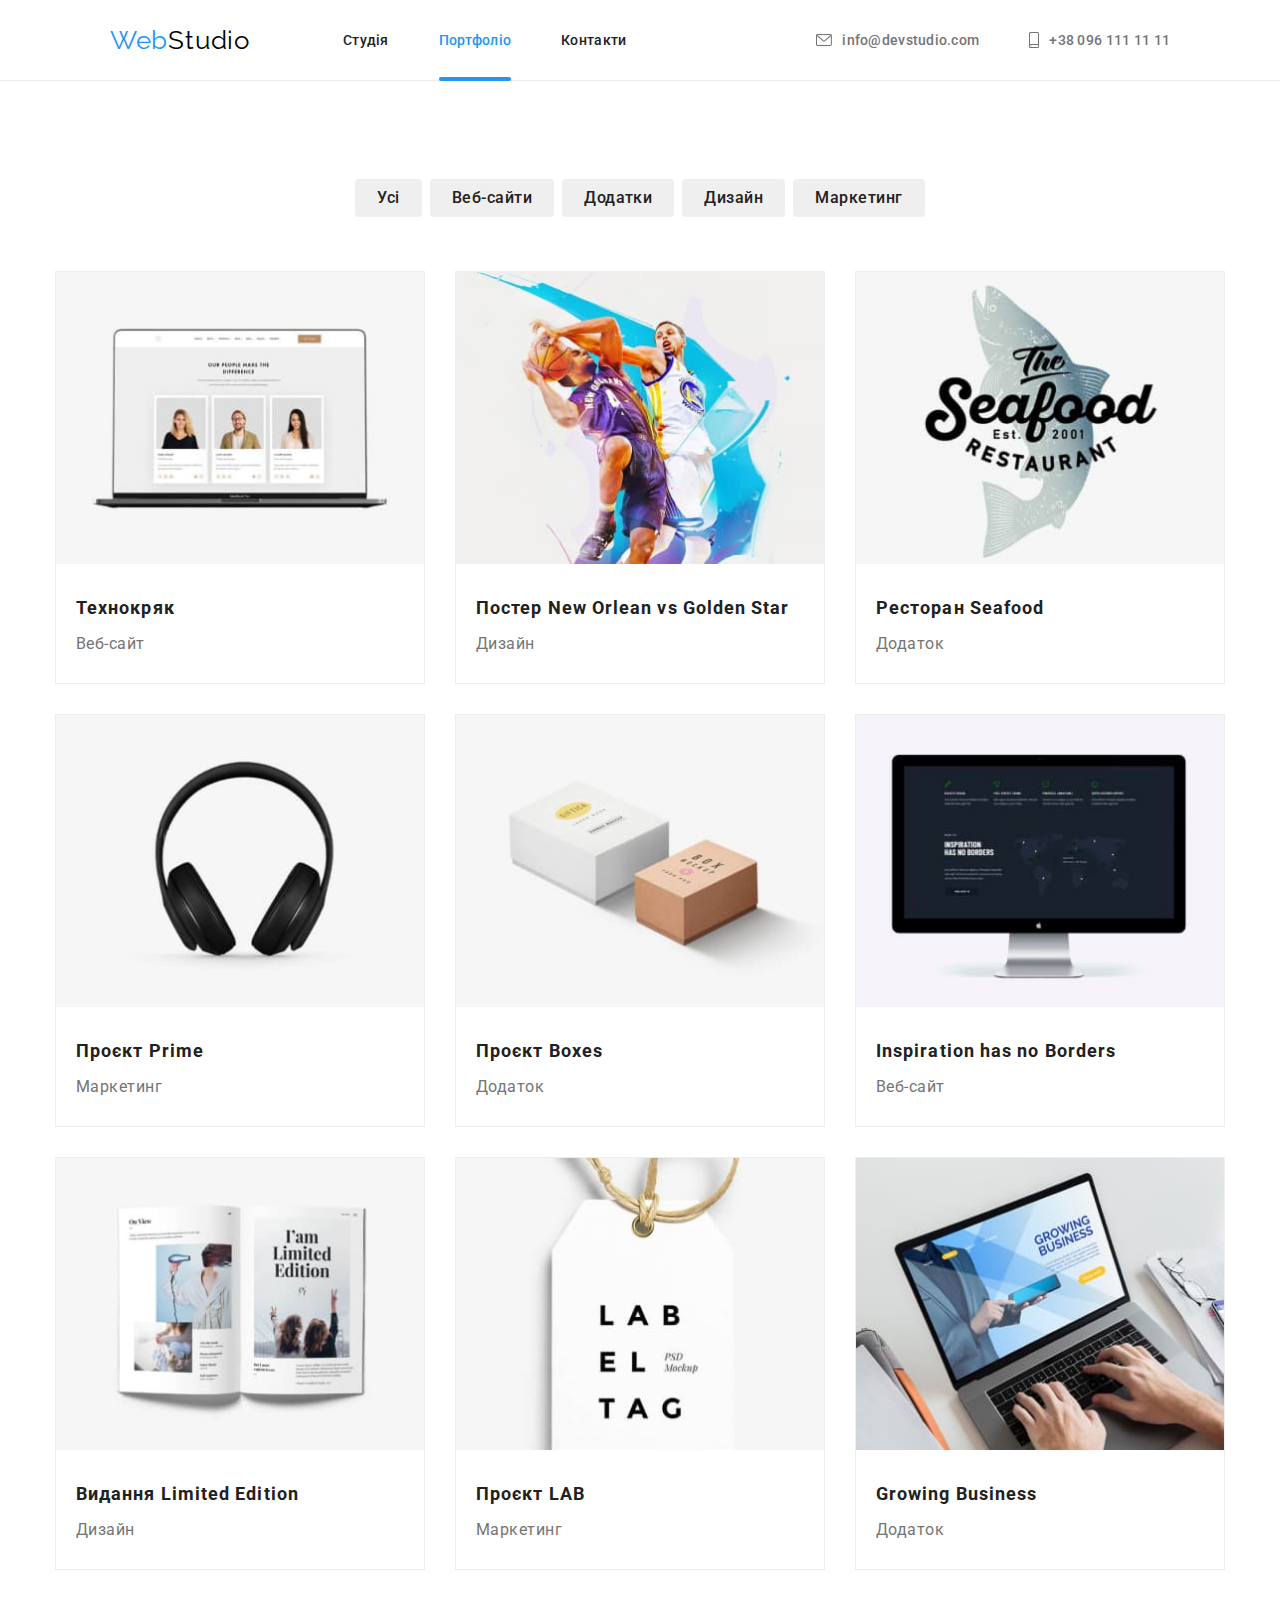
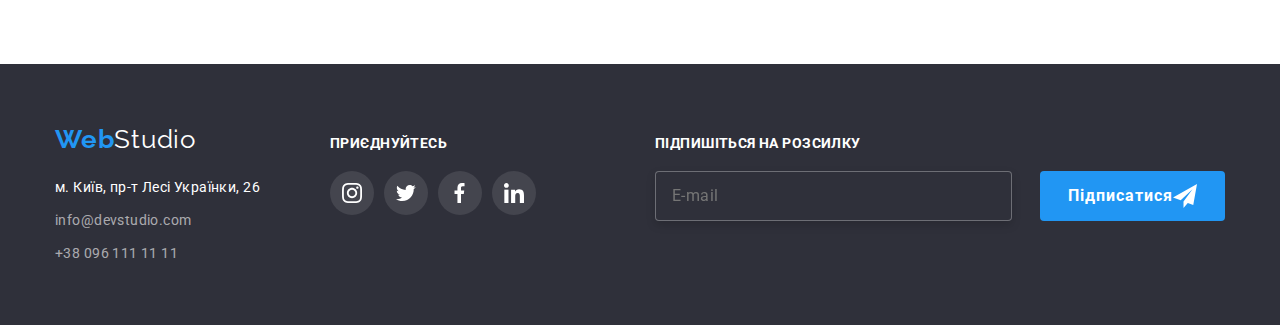
==== commit 1e47da10: "27.11" ====
--- a/portfolio.html
+++ b/portfolio.html
@@ -18,9 +18,11 @@
     <header class="header">
         <div class="container">
             <div class="header__menu">
-                <a href="index.html" title="My page" lang="en" class="logo">Web<span class="logo__header">Studio</span></a>
+                <a href="index.html" title="My page" lang="en" class="logo header__logo">Web<span
+                        class="logo__header">Studio</span></a>
                 <nav>
-                    <button class="menu-button" type="button" data-menu-open aria-expanded="false" aria-controls="mobile-menu">
+                    <button class="menu-button" type="button" data-menu-open aria-expanded="false"
+                        aria-controls="mobile-menu">
                         <svg width="40" height="40" aria-label="перемикач мобільного меню">
                             <use class="menu-btn__icon" href="./images/icomoon40/symbol-defs.svg#icon-menu_40px"></use>
                         </svg>
@@ -31,7 +33,7 @@
                                 <use class="menu-btn__icon" href="./images/icomoon40/symbol-defs.svg#icon-close_40px"></use>
                             </svg>
                         </button>
-                    
+    
                         <nav class="mob-menu__navigation">
                             <ul class="mob-menu__list list">
                                 <li class="mob-menu__item">
@@ -57,33 +59,41 @@
                         </ul>
                         <ul class="mob-soc__list list">
                             <li class="mob-soc__item">
-                                <a href="" class="mob-soc__link link" target="_blank" rel="noopener norefferer nofollow">Instagram</a>
+                                <a href="" class="mob-soc__link link" target="_blank"
+                                    rel="noopener norefferer nofollow">Instagram</a>
                             </li>
                             <li class="mob-soc__item">
-                                <a href="" class="mob-soc__link link" target="_blank" rel="noopener norefferer nofollow">Twitter</a>
+                                <a href="" class="mob-soc__link link" target="_blank"
+                                    rel="noopener norefferer nofollow">Twitter</a>
                             </li>
                             <li class="mob-soc__item">
-                                <a href="" class="mob-soc__link link" target="_blank" rel="noopener norefferer nofollow">Facebook</a>
+                                <a href="" class="mob-soc__link link" target="_blank"
+                                    rel="noopener norefferer nofollow">Facebook</a>
                             </li>
                             <li class="mob-soc__item">
-                                <a href="" class="mob-soc__link link" target="_blank" rel="noopener norefferer nofollow">LinkedIn</a>
+                                <a href="" class="mob-soc__link link" target="_blank"
+                                    rel="noopener norefferer nofollow">LinkedIn</a>
                             </li>
                         </ul>
                     </div>
                     <ul class="header__list">
-                        <li class="header__item"><a href="index.html" title="Studio" class="black">Студія</a></li>
+                        <li class="header__item"><a href="index.html" title="Studio" class="black ">Студія</a></li>
                         <li class="header__item"><a href="portfolio.html" title="Portfolio" class="black active">Портфоліо</a></li>
                         <li class="header__item"><a href="#" title="Contacts" class="black">Контакти</a></li>
                     </ul>
                 </nav>
             </div>
             <ul class="header__contact">
-            <li><a href="mailto:info@devstudio.com" lang="en" title="mail" class="header__contact-link"><svg class="icon-header" width="16" height="12">
-                        <use href="./images/icomoon/symbol-defs.svg#icon-mail"></use>
-                    </svg>info@devstudio.com</a></li>
-            <li><a href="tel:+380961111111" title="phone" class="header__contact-link"><svg class="icon-header" width="10" height="16">
-                        <use href="./images/icomoon/symbol-defs.svg#icon-smartphone"></use>
-                    </svg>+38 096 111 11 11</a></li>
+                <li><a href="mailto:info@devstudio.com" lang="en" title="mail" class="header__contact-link"><svg
+                            class="icon-header" width="16" height="12">
+                            <use href="./images/icomoon/symbol-defs.svg#icon-mail"></use>
+                        </svg>info@devstudio.com</a></li>
+                <li><a href="tel:+380961111111" title="phone" class="header__contact-link"><svg class="icon-header"
+                            width="10" height="16">
+                            <use href="./images/icomoon/symbol-defs.svg#icon-smartphone"></use>
+                        </svg>+38 096 111 11 11</a></li>
+    
+            </ul>
         </div>
     </header>
     <main>
--- a/css/main.min.css
+++ b/css/main.min.css
@@ -1 +1 @@
-body{font-family:"Roboto",sans-serif;font-style:normal;font-weight:400;font-size:14px;text-align:center;text-decoration:none;background-color:#fff;color:#212121;text-decoration:none}@media screen and (min-width: 480px){body{overflow-x:hidden;width:100%}}*{margin:0px;padding:0px;-webkit-box-sizing:border-box;box-sizing:border-box}button{cursor:pointer;font-family:inherit}img{display:block;max-width:100%;height:auto}ul{list-style-type:none}li,a{text-decoration:none}.title{font-weight:700;font-size:28px;line-height:33px;text-align:center;letter-spacing:.03em;color:#212121;margin-bottom:30px}@media screen and (min-width: 768px){.title{font-size:28px;line-height:33px}}@media screen and (min-width: 1200px){.title{margin-bottom:50px;font-size:36px;line-height:42px}}.section{padding:60px 0}@media screen and (min-width: 1200px){.section{padding:94px 0}}.container{padding-left:15px;padding-right:15px;margin-left:auto;margin-right:auto;margin:0 auto;max-width:480px}@media screen and (min-width: 768px){.container{max-width:768px}}@media screen and (min-width: 1200px){.container{max-width:1200px}}.backdrop{position:fixed;top:0;left:0;width:100%;height:100%;display:-webkit-box;display:-ms-flexbox;display:flex;-webkit-box-align:center;-ms-flex-align:center;align-items:center;-webkit-box-pack:center;-ms-flex-pack:center;justify-content:center;padding:15px;opacity:1;visibility:visible;pointer-events:all;overflow-y:scroll;background:rgba(0,0,0,.2);z-index:100}@media screen and (max-height: 660px){.backdrop{display:block}}.backdrop.is-hidden{opacity:0;pointer-events:none}.modal{position:relative;width:100%;margin:0 auto;border-radius:4px;min-height:609px;max-width:450px;background-color:#fff;-webkit-box-shadow:0px 1px 3px rgba(0,0,0,.12),0px 1px 1px rgba(0,0,0,.14),0px 2px 1px rgba(0,0,0,.2);box-shadow:0px 1px 3px rgba(0,0,0,.12),0px 1px 1px rgba(0,0,0,.14),0px 2px 1px rgba(0,0,0,.2);border-radius:4px}@media screen and (min-width: 768px){.modal{min-height:609px;min-width:450px}}@media screen and (min-width: 1200px){.modal{min-height:581px;min-width:528px}}.modal__textarea{display:block;width:100%;height:120px;resize:none;padding:12px 16px;font-size:12px;line-height:14px;letter-spacing:.01em;color:#212121;cursor:pointer;margin-top:4px;border:1px solid rgba(33,33,33,.2);border-radius:4px;-webkit-transition:border 250ms cubic-bezier(0.4, 0, 0.2, 1);transition:border 250ms cubic-bezier(0.4, 0, 0.2, 1)}.modal__textarea:focus{border:1px solid #2196f3;border-radius:4px}.modal__textarea::-webkit-input-placeholder{color:rgba(117,117,117,.5)}.modal__textarea::-moz-placeholder{color:rgba(117,117,117,.5)}.modal__textarea:-ms-input-placeholder{color:rgba(117,117,117,.5)}.modal__textarea::-ms-input-placeholder{color:rgba(117,117,117,.5)}.modal__textarea::placeholder{color:rgba(117,117,117,.5)}.modal .modal__form{display:block;width:100%;height:609px;padding:40px;font-size:12px;line-height:14px;letter-spacing:.01em;color:#757575}@media screen and (min-width: 768px){.modal .modal__form{height:609px}}@media screen and (min-width: 1200px){.modal .modal__form{height:581px}}.modal .modal__form .modal-text{width:370px;font-weight:700;font-size:20px;line-height:30px;display:-webkit-box;display:-ms-flexbox;display:flex;-webkit-box-pack:center;-ms-flex-pack:center;justify-content:center;text-align:center;-webkit-box-align:center;-ms-flex-align:center;align-items:center;letter-spacing:.03em;color:#212121;margin-bottom:12px}@media screen and (min-width: 768px){.modal .modal__form .modal-text{line-height:30px;width:370px}}@media screen and (min-width: 1200px){.modal .modal__form .modal-text{line-height:23px;width:auto}}.modal .modal__form .modal__label{display:-webkit-box;display:-ms-flexbox;display:flex;-webkit-box-orient:vertical;-webkit-box-direction:normal;-ms-flex-direction:column;flex-direction:column;text-align:left;-webkit-box-align:start;-ms-flex-align:start;align-items:flex-start;cursor:pointer;font-size:12px;line-height:14px;letter-spacing:.01em;color:#757575;margin-bottom:10px}.modal .modal__form .modal__label .modal__input-wrapper{position:relative;display:-webkit-box;display:-ms-flexbox;display:flex;width:100%;margin-top:4px;font-size:14px;line-height:24px;letter-spacing:.03em;color:#757575}.modal .modal__form .modal__label .modal__input-wrapper .modal-input{width:100%;height:40px;cursor:pointer;outline:none;border:1px solid rgba(33,33,33,.2);border-radius:4px;padding-left:42px;-webkit-transition:border 250ms cubic-bezier(0.4, 0, 0.2, 1);transition:border 250ms cubic-bezier(0.4, 0, 0.2, 1)}.modal .modal__form .modal__label .modal__input-wrapper .modal-input:focus{border:1px solid #2196f3;border-radius:4px}.modal .modal__form .modal__label .modal__input-wrapper .modal-input:focus-within{border:1px solid #2196f3;border-radius:4px}.modal .modal__form .modal__label .modal__input-wrapper .modal-input:focus~.modal-icon{fill:#2196f3}.modal .modal__icon{position:absolute;left:12px;top:50%;cursor:pointer;-webkit-transform:translateY(-50%);transform:translateY(-50%);-webkit-transition:fill 250ms cubic-bezier(0.4, 0, 0.2, 1);transition:fill 250ms cubic-bezier(0.4, 0, 0.2, 1)}.modal .checkbox{width:400px;height:24px;display:-webkit-box;display:-ms-flexbox;display:flex;margin:20px 0 0 12px;padding:0;-webkit-box-align:center;-ms-flex-align:center;align-items:center;cursor:pointer;font-size:12px;line-height:14px}@media screen and (min-width: 768px){.modal .checkbox{font-size:12px;line-height:14px}}@media screen and (min-width: 1200px){.modal .checkbox{font-size:14px;line-height:24px}}.modal .checkbox__contract{color:#2196f3;margin-left:5px;text-decoration:underline}.modal .checkbox .modal-input-wrapper-checkbox{width:0}.modal .checkbox .checkbox-input{-moz-appearance:none;appearance:none;-webkit-appearance:none;position:absolute}.modal .checkbox .checkbox-custom-box{display:-webkit-box;display:-ms-flexbox;display:flex;-webkit-box-align:center;-ms-flex-align:center;align-items:center;-webkit-box-pack:center;-ms-flex-pack:center;justify-content:center;width:16px;height:15px;margin-right:8px;border:1.5px solid #212121;border-radius:2px;cursor:pointer;-webkit-transition:background 250ms cubic-bezier(0.4, 0, 0.2, 1),border-color 250ms cubic-bezier(0.4, 0, 0.2, 1);transition:background 250ms cubic-bezier(0.4, 0, 0.2, 1),border-color 250ms cubic-bezier(0.4, 0, 0.2, 1)}.modal .checkbox .checkbox-input:checked+.checkbox-custom-box{background:#2196f3;border-color:rgba(0,0,0,0)}.modal__form-button{width:200px;height:50px;background:#2196f3;border-radius:4px;border:none;font-weight:700;font-size:16px;line-height:30px;display:-webkit-box;display:-ms-flexbox;display:flex;-webkit-box-pack:center;-ms-flex-pack:center;justify-content:center;-webkit-box-align:center;-ms-flex-align:center;align-items:center;text-align:center;letter-spacing:.06em;color:#fff;-webkit-box-shadow:0px 4px 4px rgba(0,0,0,.15);box-shadow:0px 4px 4px rgba(0,0,0,.15);margin:auto;margin-top:30px;-webkit-transition:background 250ms cubic-bezier(0.4, 0, 0.2, 1);transition:background 250ms cubic-bezier(0.4, 0, 0.2, 1)}.modal__form-button:hover,.modal__form-button:focus{background:#188ce8;-webkit-box-shadow:0px 4px 4px rgba(0,0,0,.15);box-shadow:0px 4px 4px rgba(0,0,0,.15)}.close{position:absolute;width:30px;height:30px;right:8px;top:8px;background:#fff;background-image:url(../images/Vector.svg);background-repeat:no-repeat;background-size:10px;background-position:center;border-radius:50%;border:1px solid rgba(0,0,0,.1);cursor:pointer;-webkit-transition:background-image 250ms cubic-bezier(0.4, 0, 0.2, 1);transition:background-image 250ms cubic-bezier(0.4, 0, 0.2, 1)}.close:focus,.close:hover{background-image:url(../images/VectorBlu.svg)}.benefits{background-color:var(--white)}.benefits__list{display:-webkit-box;display:-ms-flexbox;display:flex;-ms-flex-wrap:wrap;flex-wrap:wrap;-webkit-box-pack:justify;-ms-flex-pack:justify;justify-content:space-between;gap:30px}.benefits__box{display:-webkit-box;display:-ms-flexbox;display:flex;height:120px;background-size:contain;background-position:center;background-color:#f5f4fa;margin-bottom:30px;border-radius:4px;-webkit-box-pack:center;-ms-flex-pack:center;justify-content:center;-webkit-box-align:center;-ms-flex-align:center;align-items:center}.benefits__title{color:#212121;margin-bottom:10px;font-weight:700;font-size:14px;line-height:16px;letter-spacing:.03em;text-transform:uppercase;text-align:center}.benefits__description{line-height:24px;letter-spacing:.03em;color:#757575;line-height:24px;letter-spacing:.03em;text-align:left}.benefits__item{width:100%}@media screen and (min-width: 768px){.benefits__title{text-align:left}.benefits__description{line-height:24px;letter-spacing:.03em}.benefits__item{-ms-flex-wrap:wrap;flex-wrap:wrap;-ms-flex-preferred-size:calc((100% - 30px)/2);flex-basis:calc((100% - 30px)/2)}}@media screen and (min-width: 1200px){.benefits{display:block}.benefits__title{text-align:left}.benefits__item{width:270px;-ms-flex-wrap:nowrap;flex-wrap:nowrap;-ms-flex-preferred-size:auto;flex-basis:auto}}.bisnes{color:#fff;background-image:-webkit-gradient(linear, left top, right top, from(rgba(47, 48, 58, 0.4)), to(rgba(47, 48, 58, 0.4))),url("../images/fon.jpg");background-image:linear-gradient(to right, rgba(47, 48, 58, 0.4), rgba(47, 48, 58, 0.4)),url("../images/fon.jpg");background-size:cover;background-position:center;background-repeat:no-repeat;-webkit-box-pack:center;-ms-flex-pack:center;justify-content:center;max-width:480px;margin-top:0;margin:0 auto;padding:118px 0}@media screen and (min-width: 768px){.bisnes{padding:118px 0;max-width:768px}}@media screen and (min-width: 1200px){.bisnes{padding:200px 0;max-width:1600px}}@media(min-device-pixel-ratio: 2),(-webkit-min-device-pixel-ratio: 2),(min-resolution: 192dpi),(min-resolution: 2dppx){.bisnes{background-image:-webkit-gradient(linear, left top, right top, from(rgba(47, 48, 58, 0.4)), to(rgba(47, 48, 58, 0.4))),url(../images/fon@2x.jpg);background-image:linear-gradient(to right, rgba(47, 48, 58, 0.4), rgba(47, 48, 58, 0.4)),url(../images/fon@2x.jpg)}}.bisnes__title{font-weight:900;font-size:26px;line-height:162%;text-align:center;letter-spacing:.06em;text-transform:uppercase;color:#fff;max-width:360px;margin:0 auto 30px}@media screen and (min-width: 768px){.bisnes__title{font-size:26px;line-height:162%;max-width:360px}}@media screen and (min-width: 1200px){.bisnes__title{font-size:44px;line-height:136%;max-width:696px}}.bisnes__button{background-color:#2196f3;width:200px;height:50px;border-radius:4px;border:none;font-weight:700;font-size:16px;line-height:30px;display:-webkit-box;display:-ms-flexbox;display:flex;-webkit-box-pack:center;-ms-flex-pack:center;justify-content:center;-webkit-box-align:center;-ms-flex-align:center;align-items:center;text-align:center;letter-spacing:.06em;color:#fff;-webkit-transition:background-color 250ms cubic-bezier(0.4, 0, 0.2, 1);transition:background-color 250ms cubic-bezier(0.4, 0, 0.2, 1)}.bisnes__button:hover{background-color:#188ce8}.bisnes .container{display:-webkit-box;display:-ms-flexbox;display:flex;-webkit-box-align:center;-ms-flex-align:center;align-items:center;-webkit-box-orient:vertical;-webkit-box-direction:normal;-ms-flex-direction:column;flex-direction:column;-webkit-box-pack:center;-ms-flex-pack:center;justify-content:center}.filter{gap:8px;display:-webkit-box;display:-ms-flexbox;display:flex;-ms-flex-wrap:wrap;flex-wrap:wrap;-webkit-box-pack:start;-ms-flex-pack:start;justify-content:flex-start;-webkit-box-align:center;-ms-flex-align:center;align-items:center;margin-bottom:40px}.filter__button{padding:6px 22px;font-weight:500;font-size:16px;line-height:26px;text-align:center;letter-spacing:.03em;color:#212121;margin:4px;border:none;border-radius:4px;-webkit-transition:color 250ms cubic-bezier(0.4, 0, 0.2, 1),background-color 250ms cubic-bezier(0.4, 0, 0.2, 1),border-radius 250ms cubic-bezier(0.4, 0, 0.2, 1),-webkit-box-shadow 250ms cubic-bezier(0.4, 0, 0.2, 1);transition:color 250ms cubic-bezier(0.4, 0, 0.2, 1),background-color 250ms cubic-bezier(0.4, 0, 0.2, 1),border-radius 250ms cubic-bezier(0.4, 0, 0.2, 1),-webkit-box-shadow 250ms cubic-bezier(0.4, 0, 0.2, 1);transition:color 250ms cubic-bezier(0.4, 0, 0.2, 1),background-color 250ms cubic-bezier(0.4, 0, 0.2, 1),box-shadow 250ms cubic-bezier(0.4, 0, 0.2, 1),border-radius 250ms cubic-bezier(0.4, 0, 0.2, 1);transition:color 250ms cubic-bezier(0.4, 0, 0.2, 1),background-color 250ms cubic-bezier(0.4, 0, 0.2, 1),box-shadow 250ms cubic-bezier(0.4, 0, 0.2, 1),border-radius 250ms cubic-bezier(0.4, 0, 0.2, 1),-webkit-box-shadow 250ms cubic-bezier(0.4, 0, 0.2, 1)}.filter__button:hover,.filter__button:focus{background-color:#2196f3;color:#fff;-webkit-box-shadow:0px 3px 1px rgba(0,0,0,.1),0px 1px 2px rgba(0,0,0,.08),0px 2px 2px rgba(0,0,0,.12);box-shadow:0px 3px 1px rgba(0,0,0,.1),0px 1px 2px rgba(0,0,0,.08),0px 2px 2px rgba(0,0,0,.12);border-radius:4px}@media screen and (min-width: 768px){.filter{display:-webkit-box;display:-ms-flexbox;display:flex;-ms-flex-wrap:nowrap;flex-wrap:nowrap;-webkit-box-pack:center;-ms-flex-pack:center;justify-content:center;gap:0}}@media screen and (min-width: 1200px){.filter{display:-webkit-box;display:-ms-flexbox;display:flex;-ms-flex-wrap:nowrap;flex-wrap:nowrap;-webkit-box-pack:center;-ms-flex-pack:center;justify-content:center;margin-bottom:50px;gap:0}}.clients{margin:0;padding:0;display:-webkit-box;display:-ms-flexbox;display:flex;-ms-flex-wrap:wrap;flex-wrap:wrap;-webkit-box-pack:justify;-ms-flex-pack:justify;justify-content:space-between;gap:30px}.clients__link{width:100%;height:92px;display:-webkit-box;display:-ms-flexbox;display:flex;-webkit-box-align:center;-ms-flex-align:center;align-items:center;-webkit-box-pack:center;-ms-flex-pack:center;justify-content:center;border:1px solid #afb1b8;border-radius:4px;fill:#afb1b8;outline:none;-webkit-transition:fill 250ms cubic-bezier(0.4, 0, 0.2, 1),border 250ms cubic-bezier(0.4, 0, 0.2, 1);transition:fill 250ms cubic-bezier(0.4, 0, 0.2, 1),border 250ms cubic-bezier(0.4, 0, 0.2, 1)}.clients__link:hover,.clients__link:focus{fill:#2196f3;border:1px solid #2196f3}.clients__item{width:calc(50% - 15px);height:92px}@media screen and (min-width: 768px){.clients{display:-webkit-box;display:-ms-flexbox;display:flex;-webkit-box-pack:justify;-ms-flex-pack:justify;justify-content:space-between;margin:0;padding:0}.clients__item{display:-webkit-box;display:-ms-flexbox;display:flex;width:calc(33.33% - 20px)}}@media screen and (min-width: 1200px){.clients{display:-webkit-box;display:-ms-flexbox;display:flex;-webkit-box-pack:justify;-ms-flex-pack:justify;justify-content:space-between;-ms-flex-wrap:nowrap;flex-wrap:nowrap;margin:0;padding:0}.clients__item{display:-webkit-box;display:-ms-flexbox;display:flex;width:calc(16.6666666667% - 25px)}}.footer{background-color:#2f303a;text-align:center;padding:60px 0px}.footer__title{font-weight:700;font-size:14px;line-height:16px;letter-spacing:.03em;text-transform:uppercase;color:#fff}.footer-contacts{-webkit-transition:color 250ms cubic-bezier(0.4, 0, 0.2, 1);transition:color 250ms cubic-bezier(0.4, 0, 0.2, 1)}.footer-contacts__item{margin-bottom:9px}.footer-contacts__item:nth-last-of-type(1){margin-bottom:0}.footer-contacts__google{line-height:24px;letter-spacing:.03em;color:#fff;text-align:center;text-decoration:none;font-style:normal;-webkit-transition:color 250ms cubic-bezier(0.4, 0, 0.2, 1);transition:color 250ms cubic-bezier(0.4, 0, 0.2, 1)}.footer-contacts__google:hover,.footer-contacts__google:focus{color:#2196f3}.footer-contacts__info{line-height:24px;letter-spacing:.03em;color:rgba(255,255,255,.6);margin:0px;text-decoration:none;font-style:normal}.footer-contacts__info:focus,.footer-contacts__info:hover{color:#2196f3}.footer-contacts .footer .logo{margin-bottom:20px}.footer .container{display:-webkit-box;display:-ms-flexbox;display:flex;-webkit-box-orient:vertical;-webkit-box-direction:normal;-ms-flex-direction:column;flex-direction:column;gap:60px;-webkit-box-align:center;-ms-flex-align:center;align-items:center}@media screen and (min-width: 768px){.footer{text-align:center}.footer .container{-webkit-box-orient:horizontal;-webkit-box-direction:normal;-ms-flex-direction:row;flex-direction:row;-ms-flex-wrap:wrap;flex-wrap:wrap;-webkit-box-align:baseline;-ms-flex-align:baseline;align-items:baseline;-ms-flex-pack:distribute;justify-content:space-around}.footer-contacts{padding-bottom:0;-webkit-transition:color 250ms cubic-bezier(0.4, 0, 0.2, 1);transition:color 250ms cubic-bezier(0.4, 0, 0.2, 1)}.footer .logo{margin-bottom:20px}}@media screen and (min-width: 1200px){.footer{text-align:left;display:list-item}.footer__title{font-weight:700;font-size:14px;line-height:16px;letter-spacing:.03em;text-transform:uppercase;color:#fff}.footer .container{-webkit-box-orient:horizontal;-webkit-box-direction:normal;-ms-flex-direction:row;flex-direction:row;-ms-flex-wrap:wrap;flex-wrap:wrap;-webkit-box-align:baseline;-ms-flex-align:baseline;align-items:baseline;-webkit-box-pack:start;-ms-flex-pack:start;justify-content:flex-start;gap:70px;display:-webkit-box;display:-ms-flexbox;display:flex;-ms-flex-wrap:nowrap;flex-wrap:nowrap}.footer-contacts{padding-bottom:0;-webkit-transition:color 250ms cubic-bezier(0.4, 0, 0.2, 1);transition:color 250ms cubic-bezier(0.4, 0, 0.2, 1)}.footer-contacts__item{margin-bottom:9px}.footer-contacts__item:nth-last-of-type(1){margin-bottom:0}.footer-contacts__google{line-height:24px;letter-spacing:.03em;color:#fff;text-decoration:none;font-style:normal;-webkit-transition:color 250ms cubic-bezier(0.4, 0, 0.2, 1);transition:color 250ms cubic-bezier(0.4, 0, 0.2, 1)}.footer-contacts__info{line-height:24px;letter-spacing:.03em;color:rgba(255,255,255,.6);margin:0px;text-decoration:none;font-style:normal}.footer .logo{margin-bottom:20px}}.header{border-bottom:1px solid #ececec;padding-bottom:0;padding-top:0;background-color:#fff}.header__list{display:none}@media screen and (min-width: 768px){.header__list{display:-webkit-box;display:-ms-flexbox;display:flex;-webkit-box-pack:justify;-ms-flex-pack:justify;justify-content:space-between;gap:50px}}@media(min-width: 769px)and (max-width: 1200px){.header__list{display:-webkit-box;display:-ms-flexbox;display:flex;-webkit-box-pack:justify;-ms-flex-pack:justify;justify-content:space-between;-webkit-box-align:center;-ms-flex-align:center;align-items:center}}.header__item{text-decoration:none}.header__menu{display:-webkit-box;display:-ms-flexbox;display:flex;-webkit-box-align:center;-ms-flex-align:center;align-items:center;-webkit-box-pack:justify;-ms-flex-pack:justify;justify-content:space-between}.header__contact{display:none}.header__contact-link{font-weight:500;line-height:16px;letter-spacing:.02em;color:#757575;text-decoration:none;display:-webkit-box;display:-ms-flexbox;display:flex;font-style:normal;-webkit-box-align:center;-ms-flex-align:center;align-items:center;fill:currentColor;-webkit-transition:color 250ms cubic-bezier(0.4, 0, 0.2, 1);transition:color 250ms cubic-bezier(0.4, 0, 0.2, 1)}.header__contact-link:focus,.header__contact-link:hover{color:#2196f3}@media screen and (min-width: 768px){.header__contact-link{padding:5px 0}}@media screen and (min-width: 1200px){.header__contact-link{padding:0}}@media screen and (min-width: 768px){.header__contact{display:-webkit-box;display:-ms-flexbox;display:flex;-webkit-box-orient:vertical;-webkit-box-direction:normal;-ms-flex-direction:column;flex-direction:column;-webkit-box-align:start;-ms-flex-align:start;align-items:flex-start;-webkit-box-pack:justify;-ms-flex-pack:justify;justify-content:space-between;gap:0;padding:0}}@media screen and (min-width: 1200px){.header__contact{display:-webkit-box;display:-ms-flexbox;display:flex;-webkit-box-align:start;-ms-flex-align:start;align-items:flex-start;-webkit-box-orient:horizontal;-webkit-box-direction:normal;-ms-flex-direction:row;flex-direction:row;-webkit-box-pack:justify;-ms-flex-pack:justify;justify-content:space-between;-webkit-box-align:center;-ms-flex-align:center;align-items:center;padding:32px 0;gap:50px}}.header .container{-webkit-box-align:center;-ms-flex-align:center;align-items:center}@media screen and (min-width: 768px){.header .container{display:-webkit-box;display:-ms-flexbox;display:flex;-webkit-box-pack:justify;-ms-flex-pack:justify;justify-content:space-between}}@media screen and (min-width: 1200px){.header .container{display:-webkit-box;display:-ms-flexbox;display:flex;-ms-flex-pack:distribute;justify-content:space-around;max-width:100%}}.black{position:relative;color:#212121;font-weight:500;line-height:16px;letter-spacing:.02em;margin:auto;font-style:normal;display:block;padding:32px 0px;-webkit-transition:color 250ms cubic-bezier(0.4, 0, 0.2, 1);transition:color 250ms cubic-bezier(0.4, 0, 0.2, 1)}.black:focus,.black:hover{color:#2196f3;fill:#2196f3}.icon-header{margin-right:10px}.active{color:#2196f3}.active::after{content:"";position:absolute;display:block;width:100%;height:4px;background:#2196f3;border-radius:2px;bottom:-1px}.join{color:#fff;font-style:normal;display:-webkit-inline-box;display:-ms-inline-flexbox;display:inline-flex;-webkit-box-orient:vertical;-webkit-box-direction:normal;-ms-flex-direction:column;flex-direction:column;text-transform:uppercase;width:206px;height:80px}.logo{font-family:"Raleway",sans-serif;letter-spacing:.03em;font-size:26px;line-height:31px;color:#2196f3;text-decoration:none}.logo__footer{color:#fff}.logo__header{color:#000}@media screen and (min-width: 480px){.header__logo{padding:16px 0}.footer .logo{display:-webkit-box;display:-ms-flexbox;display:flex;-webkit-box-pack:center;-ms-flex-pack:center;justify-content:center;-webkit-box-align:center;-ms-flex-align:center;align-items:center;margin-right:0}}@media screen and (min-width: 768px){.header__logo{padding:24px 0;margin-right:88px}.footer .logo{display:block}}@media screen and (min-width: 1200px){.header__logo{margin-right:93px}.footer .logo{display:block}}.menu-button{display:-webkit-box;display:-ms-flexbox;display:flex;-webkit-box-align:center;-ms-flex-align:center;align-items:center;-webkit-box-pack:center;-ms-flex-pack:center;justify-content:center;margin:0;border:none;background-color:rgba(0,0,0,0);cursor:pointer;padding:0;margin-left:auto}@media screen and (min-width: 768px){.menu-button{display:none}}.mob-menu{position:fixed;z-index:1;top:0;left:0;width:100%;height:100%;display:-webkit-box;display:-ms-flexbox;display:flex;-webkit-box-orient:vertical;-webkit-box-direction:normal;-ms-flex-direction:column;flex-direction:column;background-color:#fff;padding:48px 40px;margin-bottom:64px;overflow:scroll}.mob-menu.is-hidden{opacity:0;pointer-events:none;visibility:hidden}.menu-close__btn{position:absolute;top:10px;right:15px;border:none;background-color:rgba(0,0,0,0);cursor:pointer;padding:0;fill:#212121}.menu-close__btn:hover,.menu-close__btn:focus{fill:#2196f3}.mob-menu__navigation{margin-bottom:auto}.mob-menu__list,.mob-connect__list{display:-webkit-box;display:-ms-flexbox;display:flex;-webkit-box-orient:vertical;-webkit-box-direction:normal;-ms-flex-direction:column;flex-direction:column;-webkit-box-align:start;-ms-flex-align:start;align-items:flex-start}.mob-menu__link{font-weight:500;font-size:40px;line-height:1.2;letter-spacing:.02em;color:#212121}.mob-menu__link:hover,.mob-menu__link:focus{color:#2196f3}.mob-menu__item:not(:last-child){margin-bottom:32px}.mob-connect__item{margin-bottom:32px}.mob-mail__item{margin-bottom:64px}.mob-tel__link{font-weight:500;font-size:34px;line-height:1.2;letter-spacing:.02em;color:#2196f3}.mob-connect__link{font-weight:500;font-size:24px;line-height:1.2;letter-spacing:.02em;color:#757575}.mob-menu__link--active{color:#2196f3}.mob-soc__list{display:-webkit-box;display:-ms-flexbox;display:flex;-webkit-box-pack:start;-ms-flex-pack:start;justify-content:flex-start}.mob-soc__item:not(:first-child){padding-left:10px}.mob-soc__item:not(:last-child){padding-right:10px;border-right:1px solid rgba(33,33,33,.2)}.mob-soc__link{font-weight:500;font-size:18px;line-height:1.2;color:#2196f3}.project-list{gap:30px;display:-webkit-box;display:-ms-flexbox;display:flex;-ms-flex-wrap:wrap;flex-wrap:wrap;-webkit-box-pack:justify;-ms-flex-pack:justify;justify-content:space-between}.project{max-width:450px;display:-webkit-box;display:-ms-flexbox;display:flex}@media screen and (min-width: 768px){.project{max-width:354px}}@media screen and (min-width: 1200px){.project{max-width:370px}}.project__link{display:block;border:1px solid #eee;background-color:#fff;-webkit-box-sizing:border-box;box-sizing:border-box;position:relative;overflow:hidden;-webkit-transition:background-color 250ms cubic-bezier(0.4, 0, 0.2, 1),border 250ms cubic-bezier(0.4, 0, 0.2, 1),-webkit-box-shadow 250ms cubic-bezier(0.4, 0, 0.2, 1);transition:background-color 250ms cubic-bezier(0.4, 0, 0.2, 1),border 250ms cubic-bezier(0.4, 0, 0.2, 1),-webkit-box-shadow 250ms cubic-bezier(0.4, 0, 0.2, 1);transition:background-color 250ms cubic-bezier(0.4, 0, 0.2, 1),border 250ms cubic-bezier(0.4, 0, 0.2, 1),box-shadow 250ms cubic-bezier(0.4, 0, 0.2, 1);transition:background-color 250ms cubic-bezier(0.4, 0, 0.2, 1),border 250ms cubic-bezier(0.4, 0, 0.2, 1),box-shadow 250ms cubic-bezier(0.4, 0, 0.2, 1),-webkit-box-shadow 250ms cubic-bezier(0.4, 0, 0.2, 1)}.project__link:hover .project__info,.project__link:focus .project__info{color:#fff;-webkit-transform:translateY(0%);transform:translateY(0%)}.project__image-container{position:relative;overflow:hidden}.project__image-container img{width:450px}@media screen and (min-width: 768px){.project__image-container img{width:354px}}@media screen and (min-width: 1200px){.project__image-container img{width:370px}}.project__info{position:absolute;top:0;left:0;display:-webkit-box;display:-ms-flexbox;display:flex;-webkit-box-align:center;-ms-flex-align:center;align-items:center;width:100%;height:100%;padding:24px;overflow:scroll;-webkit-box-sizing:border-box;box-sizing:border-box;font-size:18px;line-height:28px;letter-spacing:.03em;text-align:left;color:#fff;background:rgba(33,150,243,.9);-webkit-transform:translateY(101%);transform:translateY(101%);-webkit-transition:-webkit-transform 250ms cubic-bezier(0.4, 0, 0.2, 1);transition:-webkit-transform 250ms cubic-bezier(0.4, 0, 0.2, 1);transition:transform 250ms cubic-bezier(0.4, 0, 0.2, 1);transition:transform 250ms cubic-bezier(0.4, 0, 0.2, 1), -webkit-transform 250ms cubic-bezier(0.4, 0, 0.2, 1)}.project__text-container{padding:24px 20px}.project__title{font-weight:700;font-size:18px;line-height:36px;letter-spacing:.06em;color:#212121;line-height:2.25em;padding:0;text-align:left}.project__text{font-size:16px;line-height:30px;letter-spacing:.03em;color:#757575;text-align:left}.socials{display:-webkit-box;display:-ms-flexbox;display:flex;-webkit-box-pack:justify;-ms-flex-pack:justify;justify-content:space-between;margin-top:20px}.socials__link{height:44px;width:44px;display:-webkit-box;display:-ms-flexbox;display:flex;-ms-flex-line-pack:center;align-content:center;-ms-flex-pack:distribute;justify-content:space-around;-webkit-box-align:center;-ms-flex-align:center;align-items:center;border-radius:50%;fill:#afb1b8;margin:0px;padding:0px;-webkit-transition:background-color 250ms cubic-bezier(0.4, 0, 0.2, 1);transition:background-color 250ms cubic-bezier(0.4, 0, 0.2, 1)}.socials__link:hover,.socials__link:focus{background-color:#2196f3;fill:#fff}.socials__image{height:20px;width:20px}.socials__image:hover,.socials__image:focus{fill:#fff}.socials__link--dark{background:rgba(255,255,255,.1)}.socials__image--dark{fill:#fff}.subscription{max-width:450px;-webkit-box-align:center;-ms-flex-align:center;align-items:center;width:100%}.subscription__label{width:100%}.subscription__footer-form{display:-webkit-box;display:-ms-flexbox;display:flex;-webkit-box-orient:vertical;-webkit-box-direction:normal;-ms-flex-direction:column;flex-direction:column;-webkit-box-align:center;-ms-flex-align:center;align-items:center;-ms-flex-pack:distribute;justify-content:space-around}.subscription__input{width:100%;height:50px;font-size:16px;line-height:20px;padding-left:16px;display:-webkit-box;display:-ms-flexbox;display:flex;-webkit-box-align:center;-ms-flex-align:center;align-items:center;letter-spacing:.03em;color:rgba(255,255,255,.6);background-color:#2f303a;border:1px solid rgba(255,255,255,.3);-webkit-filter:drop-shadow(0px 4px 4px rgba(0, 0, 0, 0.15));filter:drop-shadow(0px 4px 4px rgba(0, 0, 0, 0.15));border-radius:4px;margin:20px 0}.subscription__button{width:200px;height:50px;font-weight:700;font-size:16px;line-height:30px;display:-webkit-box;display:-ms-flexbox;display:flex;-webkit-box-pack:center;-ms-flex-pack:center;justify-content:center;-webkit-box-align:center;-ms-flex-align:center;align-items:center;text-align:center;letter-spacing:.06em;color:#fff;background:#2196f3;fill:var(--white);border-radius:4px;border:none;padding:10px 31px;-webkit-transition:background-color 250ms cubic-bezier(0.4, 0, 0.2, 1);transition:background-color 250ms cubic-bezier(0.4, 0, 0.2, 1)}.subscription__button:hover,.subscription__button:focus{background-color:#188ce8}.subscription__button-submit{margin-left:10px}@media screen and (min-width: 768px){.subscription{max-width:450px;margin-left:0}.subscription__footer-form{margin-top:20px;display:-webkit-box;display:-ms-flexbox;display:flex}.subscription__input{width:100%;height:50px;font-size:16px;line-height:20px;padding-left:16px;display:-webkit-box;display:-ms-flexbox;display:flex;-webkit-box-align:center;-ms-flex-align:center;align-items:center;letter-spacing:.03em;color:rgba(255,255,255,.6);background-color:#2f303a;border:1px solid rgba(255,255,255,.3);-webkit-filter:drop-shadow(0px 4px 4px rgba(0, 0, 0, 0.15));filter:drop-shadow(0px 4px 4px rgba(0, 0, 0, 0.15));border-radius:4px;margin:0;margin-bottom:20px}.subscription__button{padding:10px 31px}.subscription__button-submit{margin-left:10px}}@media screen and (min-width: 1200px){.subscription{max-width:570px;margin-left:auto}.subscription__footer-form{display:-webkit-box;display:-ms-flexbox;display:flex;-webkit-box-orient:horizontal;-webkit-box-direction:normal;-ms-flex-direction:row;flex-direction:row}.subscription__input{width:100%;max-width:357px;height:50px;font-size:16px;line-height:20px;padding-left:16px;display:-webkit-box;display:-ms-flexbox;display:flex;-webkit-box-align:center;-ms-flex-align:center;align-items:center;letter-spacing:.03em;color:rgba(255,255,255,.6);background-color:#2f303a;border:1px solid rgba(255,255,255,.3);-webkit-filter:drop-shadow(0px 4px 4px rgba(0, 0, 0, 0.15));filter:drop-shadow(0px 4px 4px rgba(0, 0, 0, 0.15));border-radius:4px;margin:0}.subscription__button{padding:10px 28px}.subscription__button-submit{margin-left:10px}}.team{background-color:#f5f4fa}.team .team-list{display:-webkit-box;display:-ms-flexbox;display:flex;-ms-flex-wrap:wrap;flex-wrap:wrap;-webkit-box-pack:justify;-ms-flex-pack:justify;justify-content:space-between;gap:30px}.team .employee{background:#fff;-webkit-box-shadow:0px 1px 3px rgba(0,0,0,.12),0px 1px 1px rgba(0,0,0,.14),0px 2px 1px rgba(0,0,0,.2);box-shadow:0px 1px 3px rgba(0,0,0,.12),0px 1px 1px rgba(0,0,0,.14),0px 2px 1px rgba(0,0,0,.2);border-radius:0px 0px 4px 4px;font-size:16px;line-height:19px;display:-webkit-box;display:-ms-flexbox;display:flex;-webkit-box-orient:vertical;-webkit-box-direction:normal;-ms-flex-direction:column;flex-direction:column;-webkit-box-pack:center;-ms-flex-pack:center;justify-content:center;-webkit-box-align:center;-ms-flex-align:center;align-items:center}.team .employee-box__direction{font-size:16px;line-height:19px;text-align:center;letter-spacing:.03em;color:#757575}.team .employee-box__name{color:#212121;font-weight:500;font-size:16px;line-height:19px;text-align:center;letter-spacing:.03em;margin-bottom:10px}@media screen and (max-width: 768px){.team .employee-box__name{margin-top:30px}}@media screen and (min-width: 768px){.team .employee{display:-webkit-box;display:-ms-flexbox;display:flex}.team .employee-box{padding:30px}}@media screen and (min-width: 1200px){.team .employee{width:270px;display:block;padding:0}}@media screen and (min-width: 480px){.team__img{width:450px}}@media screen and (min-width: 768px){.team__img{width:354px}}@media screen and (min-width: 1200px){.team__img{width:270px}}.work{padding-top:0}@media screen and (max-width: 1200px){.work{display:none}}.work__list{display:-webkit-box;display:-ms-flexbox;display:flex;-webkit-box-pack:justify;-ms-flex-pack:justify;justify-content:space-between}.work__item{position:relative}.work__box{position:absolute;display:-webkit-box;display:-ms-flexbox;display:flex;-webkit-box-align:center;-ms-flex-align:center;align-items:center;-webkit-box-pack:center;-ms-flex-pack:center;justify-content:center;width:100%;height:70px;bottom:0;font-weight:700;font-size:14px;line-height:16px;text-align:center;letter-spacing:.03em;text-transform:uppercase;color:#fff;background:rgba(47,48,58,.8)}/*# sourceMappingURL=main.min.css.map */+body{font-family:"Roboto",sans-serif;font-style:normal;font-weight:400;font-size:14px;text-align:center;text-decoration:none;background-color:#fff;color:#212121;text-decoration:none}@media screen and (min-width: 480px){body{overflow-x:hidden;width:100%}}*{margin:0px;padding:0px;-webkit-box-sizing:border-box;box-sizing:border-box}button{cursor:pointer;font-family:inherit}img{display:block;max-width:100%;height:auto}ul{list-style-type:none}li,a{text-decoration:none}.title{font-weight:700;font-size:28px;line-height:33px;text-align:center;letter-spacing:.03em;color:#212121;margin-bottom:30px}@media screen and (min-width: 768px){.title{font-size:28px;line-height:33px}}@media screen and (min-width: 1200px){.title{margin-bottom:50px;font-size:36px;line-height:42px}}.section{padding:60px 0}@media screen and (min-width: 1200px){.section{padding:94px 0}}.container{padding-left:15px;padding-right:15px;margin-left:auto;margin-right:auto;margin:0 auto;max-width:480px}@media screen and (min-width: 768px){.container{max-width:768px}}@media screen and (min-width: 1200px){.container{max-width:1200px}}.backdrop{position:fixed;top:0;left:0;width:100%;height:100%;display:-webkit-box;display:-ms-flexbox;display:flex;-webkit-box-align:center;-ms-flex-align:center;align-items:center;-webkit-box-pack:center;-ms-flex-pack:center;justify-content:center;padding:15px;opacity:1;visibility:visible;pointer-events:all;overflow-y:scroll;background:rgba(0,0,0,.2);z-index:100}@media screen and (max-height: 660px){.backdrop{display:block}}.backdrop.is-hidden{opacity:0;pointer-events:none}.modal{position:relative;width:100%;margin:0 auto;border-radius:4px;min-height:609px;max-width:450px;background-color:#fff;-webkit-box-shadow:0px 1px 3px rgba(0,0,0,.12),0px 1px 1px rgba(0,0,0,.14),0px 2px 1px rgba(0,0,0,.2);box-shadow:0px 1px 3px rgba(0,0,0,.12),0px 1px 1px rgba(0,0,0,.14),0px 2px 1px rgba(0,0,0,.2);border-radius:4px}@media screen and (min-width: 768px){.modal{min-height:609px;min-width:450px}}@media screen and (min-width: 1200px){.modal{min-height:581px;min-width:528px}}.modal__textarea{display:block;width:100%;height:120px;resize:none;padding:12px 16px;font-size:12px;line-height:14px;letter-spacing:.01em;color:#212121;cursor:pointer;margin-top:4px;border:1px solid rgba(33,33,33,.2);border-radius:4px;-webkit-transition:border 250ms cubic-bezier(0.4, 0, 0.2, 1);transition:border 250ms cubic-bezier(0.4, 0, 0.2, 1)}.modal__textarea:focus{border:1px solid #2196f3;border-radius:4px}.modal__textarea::-webkit-input-placeholder{color:rgba(117,117,117,.5)}.modal__textarea::-moz-placeholder{color:rgba(117,117,117,.5)}.modal__textarea:-ms-input-placeholder{color:rgba(117,117,117,.5)}.modal__textarea::-ms-input-placeholder{color:rgba(117,117,117,.5)}.modal__textarea::placeholder{color:rgba(117,117,117,.5)}.modal .modal__form{display:block;width:100%;height:609px;padding:40px;font-size:12px;line-height:14px;letter-spacing:.01em;color:#757575}@media screen and (min-width: 768px){.modal .modal__form{height:609px}}@media screen and (min-width: 1200px){.modal .modal__form{height:581px}}.modal .modal__form .modal-text{width:370px;font-weight:700;font-size:20px;line-height:30px;display:-webkit-box;display:-ms-flexbox;display:flex;-webkit-box-pack:center;-ms-flex-pack:center;justify-content:center;text-align:center;-webkit-box-align:center;-ms-flex-align:center;align-items:center;letter-spacing:.03em;color:#212121;margin-bottom:12px}@media screen and (min-width: 768px){.modal .modal__form .modal-text{line-height:30px;width:370px}}@media screen and (min-width: 1200px){.modal .modal__form .modal-text{line-height:23px;width:auto}}.modal .modal__form .modal__label{display:-webkit-box;display:-ms-flexbox;display:flex;-webkit-box-orient:vertical;-webkit-box-direction:normal;-ms-flex-direction:column;flex-direction:column;text-align:left;-webkit-box-align:start;-ms-flex-align:start;align-items:flex-start;cursor:pointer;font-size:12px;line-height:14px;letter-spacing:.01em;color:#757575;margin-bottom:10px}.modal .modal__form .modal__label .modal__input-wrapper{position:relative;display:-webkit-box;display:-ms-flexbox;display:flex;width:100%;margin-top:4px;font-size:14px;line-height:24px;letter-spacing:.03em;color:#757575}.modal .modal__form .modal__label .modal__input-wrapper .modal-input{width:100%;height:40px;cursor:pointer;outline:none;border:1px solid rgba(33,33,33,.2);border-radius:4px;padding-left:42px;-webkit-transition:border 250ms cubic-bezier(0.4, 0, 0.2, 1);transition:border 250ms cubic-bezier(0.4, 0, 0.2, 1)}.modal .modal__form .modal__label .modal__input-wrapper .modal-input:focus{border:1px solid #2196f3;border-radius:4px}.modal .modal__form .modal__label .modal__input-wrapper .modal-input:focus-within{border:1px solid #2196f3;border-radius:4px}.modal .modal__form .modal__label .modal__input-wrapper .modal-input:focus~.modal-icon{fill:#2196f3}.modal .modal__icon{position:absolute;left:12px;top:50%;cursor:pointer;-webkit-transform:translateY(-50%);transform:translateY(-50%);-webkit-transition:fill 250ms cubic-bezier(0.4, 0, 0.2, 1);transition:fill 250ms cubic-bezier(0.4, 0, 0.2, 1)}.modal .checkbox{width:400px;height:24px;display:-webkit-box;display:-ms-flexbox;display:flex;margin:20px 0 0 12px;padding:0;-webkit-box-align:center;-ms-flex-align:center;align-items:center;cursor:pointer;font-size:12px;line-height:14px}@media screen and (min-width: 768px){.modal .checkbox{font-size:12px;line-height:14px}}@media screen and (min-width: 1200px){.modal .checkbox{font-size:14px;line-height:24px}}.modal .checkbox__contract{color:#2196f3;margin-left:5px;text-decoration:underline}.modal .checkbox .modal-input-wrapper-checkbox{width:0}.modal .checkbox .checkbox-input{-moz-appearance:none;appearance:none;-webkit-appearance:none;position:absolute}.modal .checkbox .checkbox-custom-box{display:-webkit-box;display:-ms-flexbox;display:flex;-webkit-box-align:center;-ms-flex-align:center;align-items:center;-webkit-box-pack:center;-ms-flex-pack:center;justify-content:center;width:16px;height:15px;margin-right:8px;border:1.5px solid #212121;border-radius:2px;cursor:pointer;-webkit-transition:background 250ms cubic-bezier(0.4, 0, 0.2, 1),border-color 250ms cubic-bezier(0.4, 0, 0.2, 1);transition:background 250ms cubic-bezier(0.4, 0, 0.2, 1),border-color 250ms cubic-bezier(0.4, 0, 0.2, 1)}.modal .checkbox .checkbox-input:checked+.checkbox-custom-box{background:#2196f3;border-color:rgba(0,0,0,0)}.modal__form-button{width:200px;height:50px;background:#2196f3;border-radius:4px;border:none;font-weight:700;font-size:16px;line-height:30px;display:-webkit-box;display:-ms-flexbox;display:flex;-webkit-box-pack:center;-ms-flex-pack:center;justify-content:center;-webkit-box-align:center;-ms-flex-align:center;align-items:center;text-align:center;letter-spacing:.06em;color:#fff;-webkit-box-shadow:0px 4px 4px rgba(0,0,0,.15);box-shadow:0px 4px 4px rgba(0,0,0,.15);margin:auto;margin-top:30px;-webkit-transition:background 250ms cubic-bezier(0.4, 0, 0.2, 1);transition:background 250ms cubic-bezier(0.4, 0, 0.2, 1)}.modal__form-button:hover,.modal__form-button:focus{background:#188ce8;-webkit-box-shadow:0px 4px 4px rgba(0,0,0,.15);box-shadow:0px 4px 4px rgba(0,0,0,.15)}.close{position:absolute;width:30px;height:30px;right:8px;top:8px;background:#fff;background-image:url(../images/Vector.svg);background-repeat:no-repeat;background-size:10px;background-position:center;border-radius:50%;border:1px solid rgba(0,0,0,.1);cursor:pointer;-webkit-transition:background-image 250ms cubic-bezier(0.4, 0, 0.2, 1);transition:background-image 250ms cubic-bezier(0.4, 0, 0.2, 1)}.close:focus,.close:hover{background-image:url(../images/VectorBlu.svg)}.benefits{background-color:var(--white)}.benefits__list{display:-webkit-box;display:-ms-flexbox;display:flex;-ms-flex-wrap:wrap;flex-wrap:wrap;-webkit-box-pack:justify;-ms-flex-pack:justify;justify-content:space-between;gap:30px}.benefits__box{display:-webkit-box;display:-ms-flexbox;display:flex;height:120px;background-size:contain;background-position:center;background-color:#f5f4fa;margin-bottom:30px;border-radius:4px;-webkit-box-pack:center;-ms-flex-pack:center;justify-content:center;-webkit-box-align:center;-ms-flex-align:center;align-items:center}.benefits__title{color:#212121;margin-bottom:10px;font-weight:700;font-size:14px;line-height:16px;letter-spacing:.03em;text-transform:uppercase;text-align:center}.benefits__description{line-height:24px;letter-spacing:.03em;color:#757575;line-height:24px;letter-spacing:.03em;text-align:left}.benefits__item{width:100%}@media screen and (min-width: 768px){.benefits__title{text-align:left}.benefits__description{line-height:24px;letter-spacing:.03em}.benefits__item{-ms-flex-wrap:wrap;flex-wrap:wrap;-ms-flex-preferred-size:calc((100% - 30px)/2);flex-basis:calc((100% - 30px)/2)}}@media screen and (min-width: 1200px){.benefits{display:block}.benefits__title{text-align:left}.benefits__item{width:270px;-ms-flex-wrap:nowrap;flex-wrap:nowrap;-ms-flex-preferred-size:auto;flex-basis:auto}}.bisnes{color:#fff;background-image:-webkit-gradient(linear, left top, right top, from(rgba(47, 48, 58, 0.4)), to(rgba(47, 48, 58, 0.4))),url("../images/fon.jpg");background-image:linear-gradient(to right, rgba(47, 48, 58, 0.4), rgba(47, 48, 58, 0.4)),url("../images/fon.jpg");background-size:cover;background-position:center;background-repeat:no-repeat;-webkit-box-pack:center;-ms-flex-pack:center;justify-content:center;max-width:480px;margin-top:0;margin:0 auto;padding:118px 0}@media screen and (min-width: 768px){.bisnes{padding:118px 0;max-width:768px}}@media screen and (min-width: 1200px){.bisnes{padding:200px 0;max-width:1600px}}@media(min-device-pixel-ratio: 2),(-webkit-min-device-pixel-ratio: 2),(min-resolution: 192dpi),(min-resolution: 2dppx){.bisnes{background-image:-webkit-gradient(linear, left top, right top, from(rgba(47, 48, 58, 0.4)), to(rgba(47, 48, 58, 0.4))),url(../images/fon@2x.jpg);background-image:linear-gradient(to right, rgba(47, 48, 58, 0.4), rgba(47, 48, 58, 0.4)),url(../images/fon@2x.jpg)}}.bisnes__title{font-weight:900;font-size:26px;line-height:162%;text-align:center;letter-spacing:.06em;text-transform:uppercase;color:#fff;max-width:360px;margin:0 auto 30px}@media screen and (min-width: 768px){.bisnes__title{font-size:26px;line-height:162%;max-width:360px}}@media screen and (min-width: 1200px){.bisnes__title{font-size:44px;line-height:136%;max-width:696px}}.bisnes__button{background-color:#2196f3;width:200px;height:50px;border-radius:4px;border:none;font-weight:700;font-size:16px;line-height:30px;display:-webkit-box;display:-ms-flexbox;display:flex;-webkit-box-pack:center;-ms-flex-pack:center;justify-content:center;-webkit-box-align:center;-ms-flex-align:center;align-items:center;text-align:center;letter-spacing:.06em;color:#fff;-webkit-transition:background-color 250ms cubic-bezier(0.4, 0, 0.2, 1);transition:background-color 250ms cubic-bezier(0.4, 0, 0.2, 1)}.bisnes__button:hover{background-color:#188ce8}.bisnes .container{display:-webkit-box;display:-ms-flexbox;display:flex;-webkit-box-align:center;-ms-flex-align:center;align-items:center;-webkit-box-orient:vertical;-webkit-box-direction:normal;-ms-flex-direction:column;flex-direction:column;-webkit-box-pack:center;-ms-flex-pack:center;justify-content:center}.filter{gap:8px;display:-webkit-box;display:-ms-flexbox;display:flex;-ms-flex-wrap:wrap;flex-wrap:wrap;-webkit-box-pack:start;-ms-flex-pack:start;justify-content:flex-start;-webkit-box-align:center;-ms-flex-align:center;align-items:center;margin-bottom:40px}.filter__button{padding:6px 22px;font-weight:500;font-size:16px;line-height:26px;text-align:center;letter-spacing:.03em;color:#212121;margin:4px;border:none;border-radius:4px;-webkit-transition:color 250ms cubic-bezier(0.4, 0, 0.2, 1),background-color 250ms cubic-bezier(0.4, 0, 0.2, 1),border-radius 250ms cubic-bezier(0.4, 0, 0.2, 1),-webkit-box-shadow 250ms cubic-bezier(0.4, 0, 0.2, 1);transition:color 250ms cubic-bezier(0.4, 0, 0.2, 1),background-color 250ms cubic-bezier(0.4, 0, 0.2, 1),border-radius 250ms cubic-bezier(0.4, 0, 0.2, 1),-webkit-box-shadow 250ms cubic-bezier(0.4, 0, 0.2, 1);transition:color 250ms cubic-bezier(0.4, 0, 0.2, 1),background-color 250ms cubic-bezier(0.4, 0, 0.2, 1),box-shadow 250ms cubic-bezier(0.4, 0, 0.2, 1),border-radius 250ms cubic-bezier(0.4, 0, 0.2, 1);transition:color 250ms cubic-bezier(0.4, 0, 0.2, 1),background-color 250ms cubic-bezier(0.4, 0, 0.2, 1),box-shadow 250ms cubic-bezier(0.4, 0, 0.2, 1),border-radius 250ms cubic-bezier(0.4, 0, 0.2, 1),-webkit-box-shadow 250ms cubic-bezier(0.4, 0, 0.2, 1)}.filter__button:hover,.filter__button:focus{background-color:#2196f3;color:#fff;-webkit-box-shadow:0px 3px 1px rgba(0,0,0,.1),0px 1px 2px rgba(0,0,0,.08),0px 2px 2px rgba(0,0,0,.12);box-shadow:0px 3px 1px rgba(0,0,0,.1),0px 1px 2px rgba(0,0,0,.08),0px 2px 2px rgba(0,0,0,.12);border-radius:4px}@media screen and (min-width: 768px){.filter{display:-webkit-box;display:-ms-flexbox;display:flex;-ms-flex-wrap:nowrap;flex-wrap:nowrap;-webkit-box-pack:center;-ms-flex-pack:center;justify-content:center;gap:0}}@media screen and (min-width: 1200px){.filter{display:-webkit-box;display:-ms-flexbox;display:flex;-ms-flex-wrap:nowrap;flex-wrap:nowrap;-webkit-box-pack:center;-ms-flex-pack:center;justify-content:center;margin-bottom:50px;gap:0}}.clients{margin:0;padding:0;display:-webkit-box;display:-ms-flexbox;display:flex;-ms-flex-wrap:wrap;flex-wrap:wrap;-webkit-box-pack:justify;-ms-flex-pack:justify;justify-content:space-between;gap:30px}.clients__link{width:100%;height:92px;display:-webkit-box;display:-ms-flexbox;display:flex;-webkit-box-align:center;-ms-flex-align:center;align-items:center;-webkit-box-pack:center;-ms-flex-pack:center;justify-content:center;border:1px solid #afb1b8;border-radius:4px;fill:#afb1b8;outline:none;-webkit-transition:fill 250ms cubic-bezier(0.4, 0, 0.2, 1),border 250ms cubic-bezier(0.4, 0, 0.2, 1);transition:fill 250ms cubic-bezier(0.4, 0, 0.2, 1),border 250ms cubic-bezier(0.4, 0, 0.2, 1)}.clients__link:hover,.clients__link:focus{fill:#2196f3;border:1px solid #2196f3}.clients__item{width:calc(50% - 15px);height:92px}@media screen and (min-width: 768px){.clients{display:-webkit-box;display:-ms-flexbox;display:flex;-webkit-box-pack:justify;-ms-flex-pack:justify;justify-content:space-between;margin:0;padding:0}.clients__item{display:-webkit-box;display:-ms-flexbox;display:flex;width:calc(33.33% - 20px)}}@media screen and (min-width: 1200px){.clients{display:-webkit-box;display:-ms-flexbox;display:flex;-webkit-box-pack:justify;-ms-flex-pack:justify;justify-content:space-between;-ms-flex-wrap:nowrap;flex-wrap:nowrap;margin:0;padding:0}.clients__item{display:-webkit-box;display:-ms-flexbox;display:flex;width:calc(16.6666666667% - 25px)}}.footer{background-color:#2f303a;text-align:center;padding:60px 0px}.footer__title{font-weight:700;font-size:14px;line-height:16px;letter-spacing:.03em;text-transform:uppercase;color:#fff}.footer-contacts{-webkit-transition:color 250ms cubic-bezier(0.4, 0, 0.2, 1);transition:color 250ms cubic-bezier(0.4, 0, 0.2, 1)}.footer-contacts__item{margin-bottom:9px}.footer-contacts__item:nth-last-of-type(1){margin-bottom:0}.footer-contacts__google{line-height:24px;letter-spacing:.03em;color:#fff;text-align:center;text-decoration:none;font-style:normal;-webkit-transition:color 250ms cubic-bezier(0.4, 0, 0.2, 1);transition:color 250ms cubic-bezier(0.4, 0, 0.2, 1)}.footer-contacts__google:hover,.footer-contacts__google:focus{color:#2196f3}.footer-contacts__info{line-height:24px;letter-spacing:.03em;color:rgba(255,255,255,.6);margin:0px;text-decoration:none;font-style:normal}.footer-contacts__info:focus,.footer-contacts__info:hover{color:#2196f3}.footer-contacts .footer .logo{margin-bottom:20px}.footer .container{display:-webkit-box;display:-ms-flexbox;display:flex;-webkit-box-orient:vertical;-webkit-box-direction:normal;-ms-flex-direction:column;flex-direction:column;gap:60px;-webkit-box-align:center;-ms-flex-align:center;align-items:center}@media screen and (min-width: 768px){.footer{text-align:center}.footer .container{-webkit-box-orient:horizontal;-webkit-box-direction:normal;-ms-flex-direction:row;flex-direction:row;-ms-flex-wrap:wrap;flex-wrap:wrap;-webkit-box-align:baseline;-ms-flex-align:baseline;align-items:baseline;-ms-flex-pack:distribute;justify-content:space-around}.footer-contacts{padding-bottom:0;-webkit-transition:color 250ms cubic-bezier(0.4, 0, 0.2, 1);transition:color 250ms cubic-bezier(0.4, 0, 0.2, 1)}.footer .logo{margin-bottom:20px}}@media screen and (min-width: 1200px){.footer{text-align:left;display:list-item}.footer__title{font-weight:700;font-size:14px;line-height:16px;letter-spacing:.03em;text-transform:uppercase;color:#fff}.footer .container{-webkit-box-orient:horizontal;-webkit-box-direction:normal;-ms-flex-direction:row;flex-direction:row;-ms-flex-wrap:wrap;flex-wrap:wrap;-webkit-box-align:baseline;-ms-flex-align:baseline;align-items:baseline;-webkit-box-pack:start;-ms-flex-pack:start;justify-content:flex-start;gap:70px;display:-webkit-box;display:-ms-flexbox;display:flex;-ms-flex-wrap:nowrap;flex-wrap:nowrap}.footer-contacts{padding-bottom:0;-webkit-transition:color 250ms cubic-bezier(0.4, 0, 0.2, 1);transition:color 250ms cubic-bezier(0.4, 0, 0.2, 1)}.footer-contacts__item{margin-bottom:9px}.footer-contacts__item:nth-last-of-type(1){margin-bottom:0}.footer-contacts__google{line-height:24px;letter-spacing:.03em;color:#fff;text-decoration:none;font-style:normal;-webkit-transition:color 250ms cubic-bezier(0.4, 0, 0.2, 1);transition:color 250ms cubic-bezier(0.4, 0, 0.2, 1)}.footer-contacts__info{line-height:24px;letter-spacing:.03em;color:rgba(255,255,255,.6);margin:0px;text-decoration:none;font-style:normal}.footer .logo{margin-bottom:20px}}.header{border-bottom:1px solid #ececec;padding-bottom:0;padding-top:0;background-color:#fff}.header__list{display:none}@media screen and (min-width: 768px){.header__list{display:-webkit-box;display:-ms-flexbox;display:flex;-webkit-box-pack:justify;-ms-flex-pack:justify;justify-content:space-between;gap:50px}}@media(min-width: 769px)and (max-width: 1200px){.header__list{display:-webkit-box;display:-ms-flexbox;display:flex;-webkit-box-pack:justify;-ms-flex-pack:justify;justify-content:space-between;-webkit-box-align:center;-ms-flex-align:center;align-items:center}}.header__item{text-decoration:none}.header__menu{display:-webkit-box;display:-ms-flexbox;display:flex;-webkit-box-align:center;-ms-flex-align:center;align-items:center;-webkit-box-pack:justify;-ms-flex-pack:justify;justify-content:space-between}.header__contact{display:none}.header__contact-link{font-weight:500;line-height:16px;letter-spacing:.02em;color:#757575;text-decoration:none;display:-webkit-box;display:-ms-flexbox;display:flex;font-style:normal;-webkit-box-align:center;-ms-flex-align:center;align-items:center;fill:currentColor;-webkit-transition:color 250ms cubic-bezier(0.4, 0, 0.2, 1);transition:color 250ms cubic-bezier(0.4, 0, 0.2, 1)}.header__contact-link:focus,.header__contact-link:hover{color:#2196f3}@media screen and (min-width: 768px){.header__contact-link{padding:5px 0}}@media screen and (min-width: 1200px){.header__contact-link{padding:0}}@media screen and (min-width: 768px){.header__contact{display:-webkit-box;display:-ms-flexbox;display:flex;-webkit-box-orient:vertical;-webkit-box-direction:normal;-ms-flex-direction:column;flex-direction:column;-webkit-box-align:start;-ms-flex-align:start;align-items:flex-start;-webkit-box-pack:justify;-ms-flex-pack:justify;justify-content:space-between;gap:0;padding:0}}@media screen and (min-width: 1200px){.header__contact{display:-webkit-box;display:-ms-flexbox;display:flex;-webkit-box-align:start;-ms-flex-align:start;align-items:flex-start;-webkit-box-orient:horizontal;-webkit-box-direction:normal;-ms-flex-direction:row;flex-direction:row;-webkit-box-pack:justify;-ms-flex-pack:justify;justify-content:space-between;-webkit-box-align:center;-ms-flex-align:center;align-items:center;padding:32px 0;gap:50px}}.header .container{-webkit-box-align:center;-ms-flex-align:center;align-items:center}@media screen and (min-width: 768px){.header .container{display:-webkit-box;display:-ms-flexbox;display:flex;-webkit-box-pack:justify;-ms-flex-pack:justify;justify-content:space-between}}@media screen and (min-width: 1200px){.header .container{display:-webkit-box;display:-ms-flexbox;display:flex;-ms-flex-pack:distribute;justify-content:space-around;max-width:100%}}.black{position:relative;color:#212121;font-weight:500;line-height:16px;letter-spacing:.02em;margin:auto;font-style:normal;display:block;padding:32px 0px;-webkit-transition:color 250ms cubic-bezier(0.4, 0, 0.2, 1);transition:color 250ms cubic-bezier(0.4, 0, 0.2, 1)}.black:focus,.black:hover{color:#2196f3;fill:#2196f3}.icon-header{margin-right:10px}.active{color:#2196f3}.active::after{content:"";position:absolute;display:block;width:100%;height:4px;background:#2196f3;border-radius:2px;bottom:-1px}.join{color:#fff;font-style:normal;display:-webkit-inline-box;display:-ms-inline-flexbox;display:inline-flex;-webkit-box-orient:vertical;-webkit-box-direction:normal;-ms-flex-direction:column;flex-direction:column;text-transform:uppercase;width:206px;height:80px}.logo{font-family:"Raleway",sans-serif;letter-spacing:.03em;font-size:26px;line-height:31px;color:#2196f3;text-decoration:none}.logo__footer{color:#fff}.logo__header{color:#000}@media screen and (min-width: 480px){.header__logo{padding:16px 0}.footer .logo{display:-webkit-box;display:-ms-flexbox;display:flex;-webkit-box-pack:center;-ms-flex-pack:center;justify-content:center;-webkit-box-align:center;-ms-flex-align:center;align-items:center;margin-right:0}}@media screen and (min-width: 768px){.header__logo{padding:24px 0;margin-right:88px}.footer .logo{display:block}}@media screen and (min-width: 1200px){.header__logo{margin-right:93px}.footer .logo{display:block}}.menu-button{display:-webkit-box;display:-ms-flexbox;display:flex;-webkit-box-align:center;-ms-flex-align:center;align-items:center;-webkit-box-pack:center;-ms-flex-pack:center;justify-content:center;margin:0;border:none;background-color:rgba(0,0,0,0);cursor:pointer;padding:0;margin-left:auto}@media screen and (min-width: 768px){.menu-button{display:none}}.mob-menu{position:fixed;z-index:1;top:0;left:0;width:100%;height:100%;display:-webkit-box;display:-ms-flexbox;display:flex;-webkit-box-orient:vertical;-webkit-box-direction:normal;-ms-flex-direction:column;flex-direction:column;background-color:#fff;padding:48px 40px;margin-bottom:64px;overflow:scroll}.mob-menu.is-hidden{opacity:0;pointer-events:none;visibility:hidden}.menu-close__btn{position:absolute;top:10px;right:15px;border:none;background-color:rgba(0,0,0,0);cursor:pointer;padding:0;fill:#212121}.menu-close__btn:hover,.menu-close__btn:focus{fill:#2196f3}.mob-menu__navigation{margin-bottom:auto}.mob-menu__list,.mob-connect__list{display:-webkit-box;display:-ms-flexbox;display:flex;-webkit-box-orient:vertical;-webkit-box-direction:normal;-ms-flex-direction:column;flex-direction:column;-webkit-box-align:start;-ms-flex-align:start;align-items:flex-start}.mob-menu__link{font-weight:500;font-size:40px;line-height:1.2;letter-spacing:.02em;color:#212121}.mob-menu__link:hover,.mob-menu__link:focus{color:#2196f3}.mob-menu__item:not(:last-child){margin-bottom:32px}.mob-connect__item{margin-bottom:32px}.mob-mail__item{margin-bottom:64px}.mob-tel__link{font-weight:500;font-size:34px;line-height:1.2;letter-spacing:.02em;color:#2196f3}.mob-connect__link{font-weight:500;font-size:24px;line-height:1.2;letter-spacing:.02em;color:#757575}.mob-menu__link--active{color:#2196f3}.mob-soc__list{display:-webkit-box;display:-ms-flexbox;display:flex;-webkit-box-pack:start;-ms-flex-pack:start;justify-content:flex-start}.mob-soc__item:not(:first-child){padding-left:10px}.mob-soc__item:not(:last-child){padding-right:10px;border-right:1px solid rgba(33,33,33,.2)}.mob-soc__link{font-weight:500;font-size:18px;line-height:1.2;color:#2196f3}@media screen and (max-width: 479px){.mob-tel__link{font-size:20px}}.project-list{gap:30px;display:-webkit-box;display:-ms-flexbox;display:flex;-ms-flex-wrap:wrap;flex-wrap:wrap;-webkit-box-pack:justify;-ms-flex-pack:justify;justify-content:space-between}.project{max-width:450px;display:-webkit-box;display:-ms-flexbox;display:flex}@media screen and (min-width: 768px){.project{max-width:354px}}@media screen and (min-width: 1200px){.project{max-width:370px}}.project__link{display:block;border:1px solid #eee;background-color:#fff;-webkit-box-sizing:border-box;box-sizing:border-box;position:relative;overflow:hidden;-webkit-transition:background-color 250ms cubic-bezier(0.4, 0, 0.2, 1),border 250ms cubic-bezier(0.4, 0, 0.2, 1),-webkit-box-shadow 250ms cubic-bezier(0.4, 0, 0.2, 1);transition:background-color 250ms cubic-bezier(0.4, 0, 0.2, 1),border 250ms cubic-bezier(0.4, 0, 0.2, 1),-webkit-box-shadow 250ms cubic-bezier(0.4, 0, 0.2, 1);transition:background-color 250ms cubic-bezier(0.4, 0, 0.2, 1),border 250ms cubic-bezier(0.4, 0, 0.2, 1),box-shadow 250ms cubic-bezier(0.4, 0, 0.2, 1);transition:background-color 250ms cubic-bezier(0.4, 0, 0.2, 1),border 250ms cubic-bezier(0.4, 0, 0.2, 1),box-shadow 250ms cubic-bezier(0.4, 0, 0.2, 1),-webkit-box-shadow 250ms cubic-bezier(0.4, 0, 0.2, 1)}.project__link:hover .project__info,.project__link:focus .project__info{color:#fff;-webkit-transform:translateY(0%);transform:translateY(0%)}.project__image-container{position:relative;overflow:hidden}.project__image-container img{width:450px}@media screen and (min-width: 768px){.project__image-container img{width:354px}}@media screen and (min-width: 1200px){.project__image-container img{width:370px}}.project__info{position:absolute;top:0;left:0;display:-webkit-box;display:-ms-flexbox;display:flex;-webkit-box-align:center;-ms-flex-align:center;align-items:center;width:100%;height:100%;padding:24px;overflow:scroll;-webkit-box-sizing:border-box;box-sizing:border-box;font-size:18px;line-height:28px;letter-spacing:.03em;text-align:left;color:#fff;background:rgba(33,150,243,.9);-webkit-transform:translateY(101%);transform:translateY(101%);-webkit-transition:-webkit-transform 250ms cubic-bezier(0.4, 0, 0.2, 1);transition:-webkit-transform 250ms cubic-bezier(0.4, 0, 0.2, 1);transition:transform 250ms cubic-bezier(0.4, 0, 0.2, 1);transition:transform 250ms cubic-bezier(0.4, 0, 0.2, 1), -webkit-transform 250ms cubic-bezier(0.4, 0, 0.2, 1)}.project__text-container{padding:24px 20px}.project__title{font-weight:700;font-size:18px;line-height:36px;letter-spacing:.06em;color:#212121;line-height:2.25em;padding:0;text-align:left}.project__text{font-size:16px;line-height:30px;letter-spacing:.03em;color:#757575;text-align:left}.socials{display:-webkit-box;display:-ms-flexbox;display:flex;-webkit-box-pack:justify;-ms-flex-pack:justify;justify-content:space-between;margin-top:20px}.socials__link{height:44px;width:44px;display:-webkit-box;display:-ms-flexbox;display:flex;-ms-flex-line-pack:center;align-content:center;-ms-flex-pack:distribute;justify-content:space-around;-webkit-box-align:center;-ms-flex-align:center;align-items:center;border-radius:50%;fill:#afb1b8;margin:0px;padding:0px;-webkit-transition:background-color 250ms cubic-bezier(0.4, 0, 0.2, 1);transition:background-color 250ms cubic-bezier(0.4, 0, 0.2, 1)}.socials__link:hover,.socials__link:focus{background-color:#2196f3;fill:#fff}.socials__image{height:20px;width:20px}.socials__image:hover,.socials__image:focus{fill:#fff}.socials__link--dark{background:rgba(255,255,255,.1)}.socials__image--dark{fill:#fff}.subscription{max-width:450px;-webkit-box-align:center;-ms-flex-align:center;align-items:center;width:100%}.subscription__label{width:100%}.subscription__footer-form{display:-webkit-box;display:-ms-flexbox;display:flex;-webkit-box-orient:vertical;-webkit-box-direction:normal;-ms-flex-direction:column;flex-direction:column;-webkit-box-align:center;-ms-flex-align:center;align-items:center;-ms-flex-pack:distribute;justify-content:space-around}.subscription__input{width:100%;height:50px;font-size:16px;line-height:20px;padding-left:16px;display:-webkit-box;display:-ms-flexbox;display:flex;-webkit-box-align:center;-ms-flex-align:center;align-items:center;letter-spacing:.03em;color:rgba(255,255,255,.6);background-color:#2f303a;border:1px solid rgba(255,255,255,.3);-webkit-filter:drop-shadow(0px 4px 4px rgba(0, 0, 0, 0.15));filter:drop-shadow(0px 4px 4px rgba(0, 0, 0, 0.15));border-radius:4px;margin:20px 0}.subscription__button{width:200px;height:50px;font-weight:700;font-size:16px;line-height:30px;display:-webkit-box;display:-ms-flexbox;display:flex;-webkit-box-pack:center;-ms-flex-pack:center;justify-content:center;-webkit-box-align:center;-ms-flex-align:center;align-items:center;text-align:center;letter-spacing:.06em;color:#fff;background:#2196f3;fill:var(--white);border-radius:4px;border:none;padding:10px 31px;-webkit-transition:background-color 250ms cubic-bezier(0.4, 0, 0.2, 1);transition:background-color 250ms cubic-bezier(0.4, 0, 0.2, 1)}.subscription__button:hover,.subscription__button:focus{background-color:#188ce8}.subscription__button-submit{margin-left:10px}@media screen and (min-width: 768px){.subscription{max-width:450px;margin-left:0}.subscription__footer-form{margin-top:20px;display:-webkit-box;display:-ms-flexbox;display:flex}.subscription__input{width:100%;height:50px;font-size:16px;line-height:20px;padding-left:16px;display:-webkit-box;display:-ms-flexbox;display:flex;-webkit-box-align:center;-ms-flex-align:center;align-items:center;letter-spacing:.03em;color:rgba(255,255,255,.6);background-color:#2f303a;border:1px solid rgba(255,255,255,.3);-webkit-filter:drop-shadow(0px 4px 4px rgba(0, 0, 0, 0.15));filter:drop-shadow(0px 4px 4px rgba(0, 0, 0, 0.15));border-radius:4px;margin:0;margin-bottom:20px}.subscription__button{padding:10px 31px}.subscription__button-submit{margin-left:10px}}@media screen and (min-width: 1200px){.subscription{max-width:570px;margin-left:auto}.subscription__footer-form{display:-webkit-box;display:-ms-flexbox;display:flex;-webkit-box-orient:horizontal;-webkit-box-direction:normal;-ms-flex-direction:row;flex-direction:row}.subscription__input{width:100%;max-width:357px;height:50px;font-size:16px;line-height:20px;padding-left:16px;display:-webkit-box;display:-ms-flexbox;display:flex;-webkit-box-align:center;-ms-flex-align:center;align-items:center;letter-spacing:.03em;color:rgba(255,255,255,.6);background-color:#2f303a;border:1px solid rgba(255,255,255,.3);-webkit-filter:drop-shadow(0px 4px 4px rgba(0, 0, 0, 0.15));filter:drop-shadow(0px 4px 4px rgba(0, 0, 0, 0.15));border-radius:4px;margin:0}.subscription__button{padding:10px 28px}.subscription__button-submit{margin-left:10px}}.team{background-color:#f5f4fa}.team .team-list{display:-webkit-box;display:-ms-flexbox;display:flex;-ms-flex-wrap:wrap;flex-wrap:wrap;-webkit-box-pack:justify;-ms-flex-pack:justify;justify-content:space-between;gap:30px}.team .employee{background:#fff;-webkit-box-shadow:0px 1px 3px rgba(0,0,0,.12),0px 1px 1px rgba(0,0,0,.14),0px 2px 1px rgba(0,0,0,.2);box-shadow:0px 1px 3px rgba(0,0,0,.12),0px 1px 1px rgba(0,0,0,.14),0px 2px 1px rgba(0,0,0,.2);border-radius:0px 0px 4px 4px;font-size:16px;line-height:19px;display:-webkit-box;display:-ms-flexbox;display:flex;-webkit-box-orient:vertical;-webkit-box-direction:normal;-ms-flex-direction:column;flex-direction:column;-webkit-box-pack:center;-ms-flex-pack:center;justify-content:center;-webkit-box-align:center;-ms-flex-align:center;align-items:center}.team .employee-box__direction{font-size:16px;line-height:19px;text-align:center;letter-spacing:.03em;color:#757575}.team .employee-box__name{color:#212121;font-weight:500;font-size:16px;line-height:19px;text-align:center;letter-spacing:.03em;margin-bottom:10px}@media screen and (max-width: 768px){.team .employee-box__name{margin-top:30px}}@media screen and (min-width: 768px){.team .employee{display:-webkit-box;display:-ms-flexbox;display:flex}.team .employee-box{padding:30px}}@media screen and (min-width: 1200px){.team .employee{width:270px;display:block;padding:0}}@media screen and (min-width: 480px){.team__img{width:450px}}@media screen and (min-width: 768px){.team__img{width:354px}}@media screen and (min-width: 1200px){.team__img{width:270px}}.work{padding-top:0}@media screen and (max-width: 1200px){.work{display:none}}.work__list{display:-webkit-box;display:-ms-flexbox;display:flex;-webkit-box-pack:justify;-ms-flex-pack:justify;justify-content:space-between}.work__item{position:relative}.work__box{position:absolute;display:-webkit-box;display:-ms-flexbox;display:flex;-webkit-box-align:center;-ms-flex-align:center;align-items:center;-webkit-box-pack:center;-ms-flex-pack:center;justify-content:center;width:100%;height:70px;bottom:0;font-weight:700;font-size:14px;line-height:16px;text-align:center;letter-spacing:.03em;text-transform:uppercase;color:#fff;background:rgba(47,48,58,.8)}/*# sourceMappingURL=main.min.css.map */